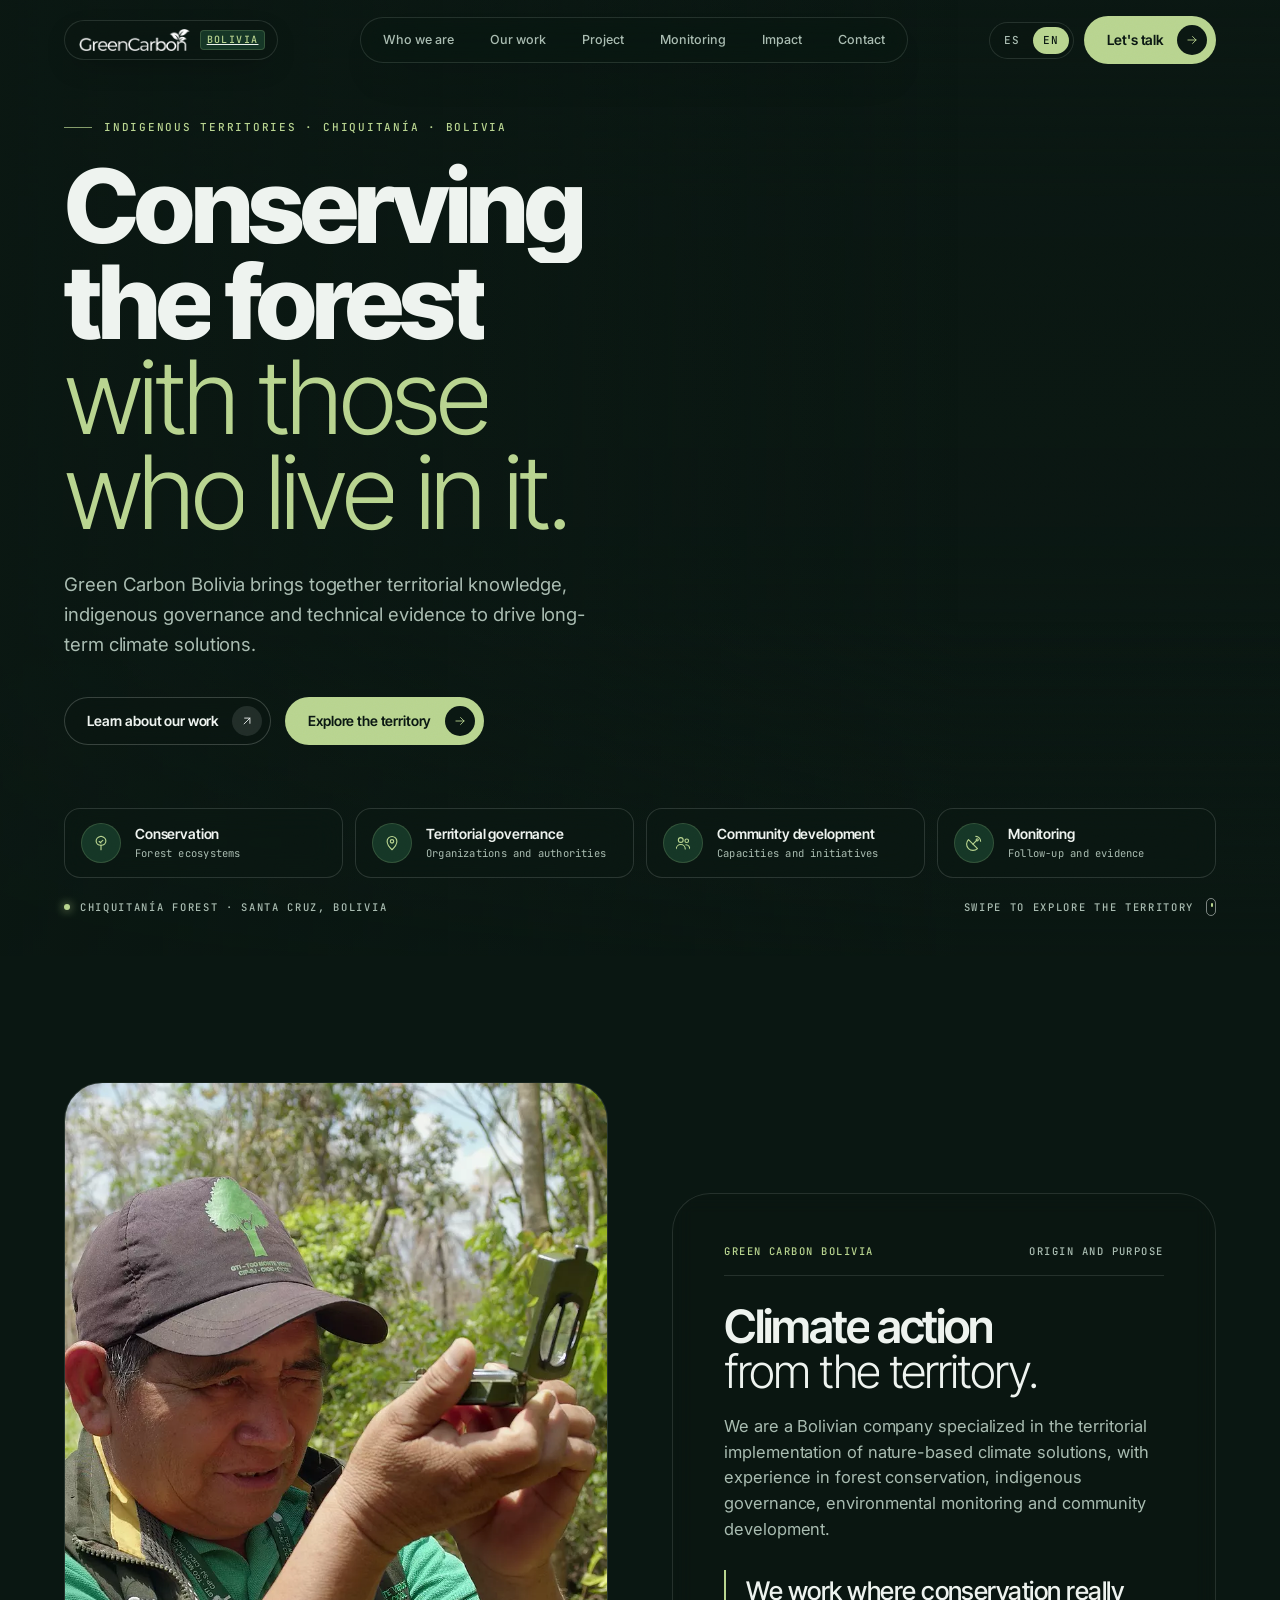
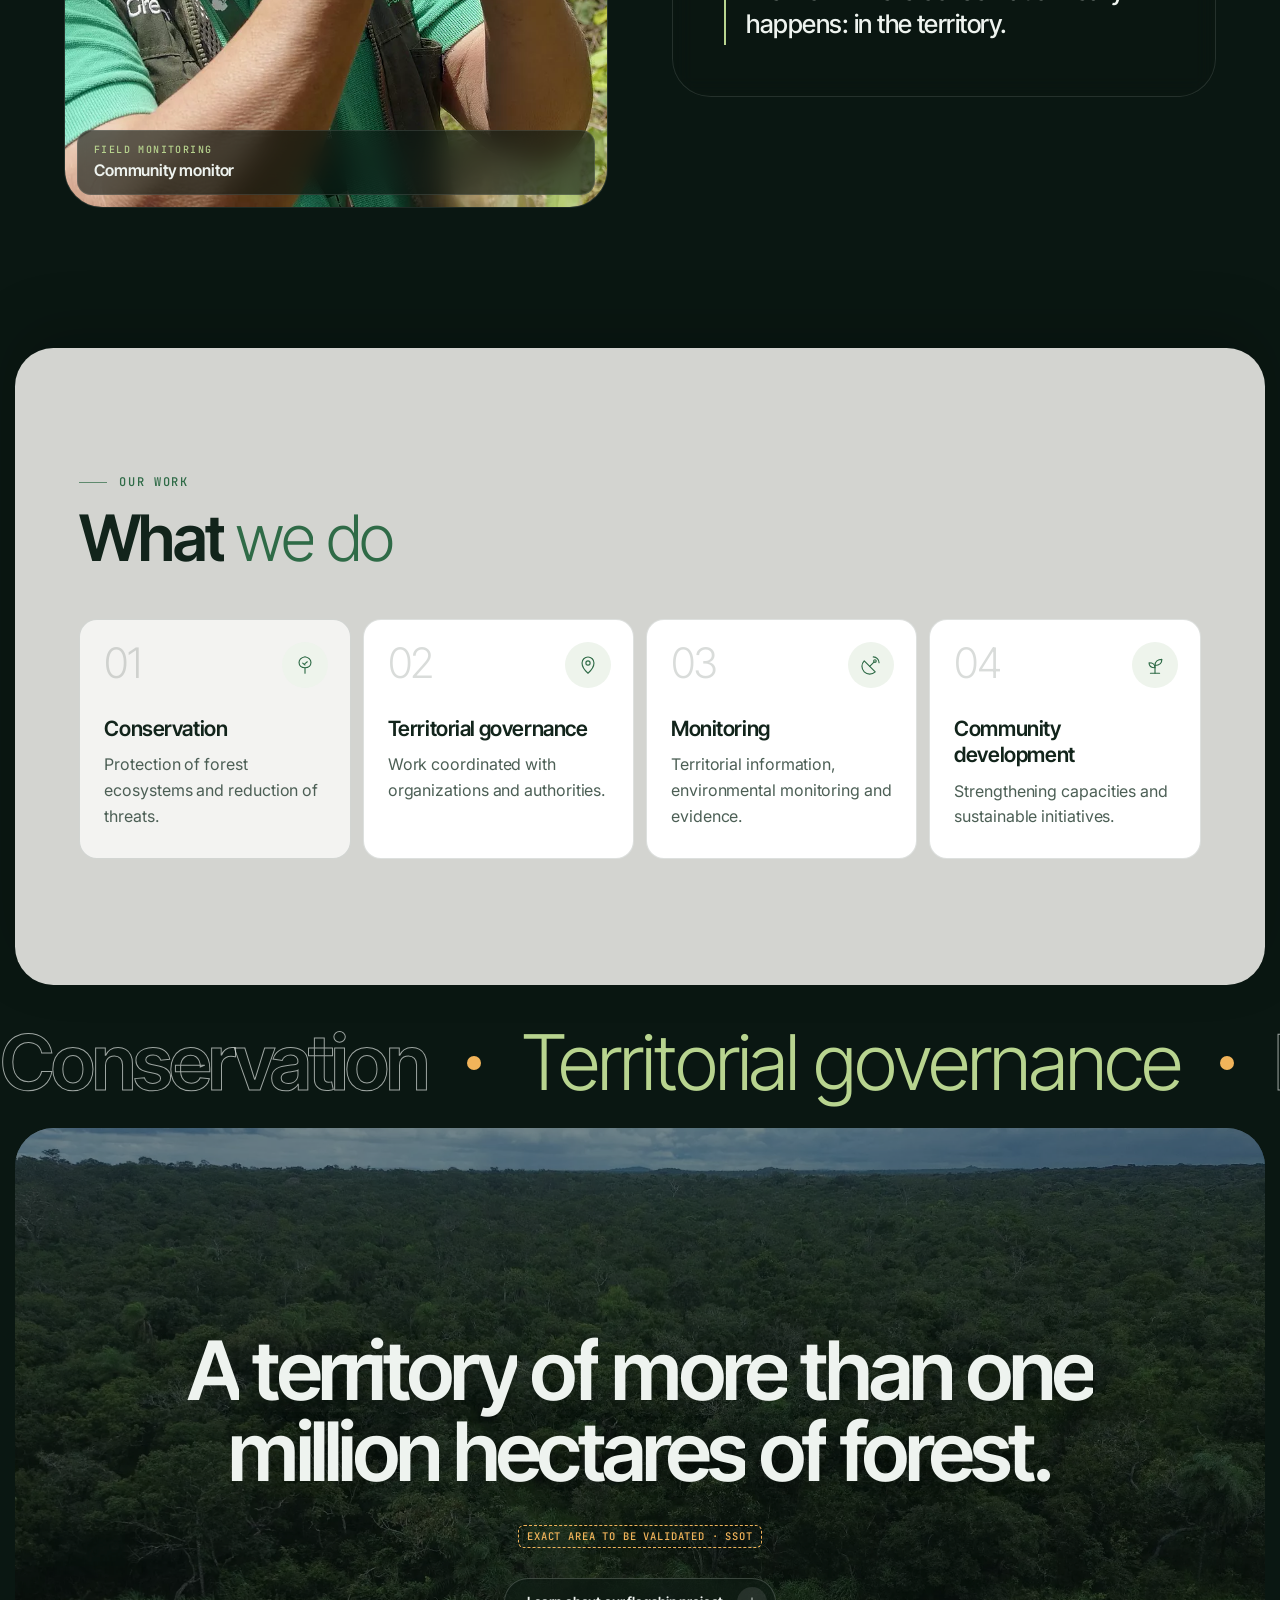
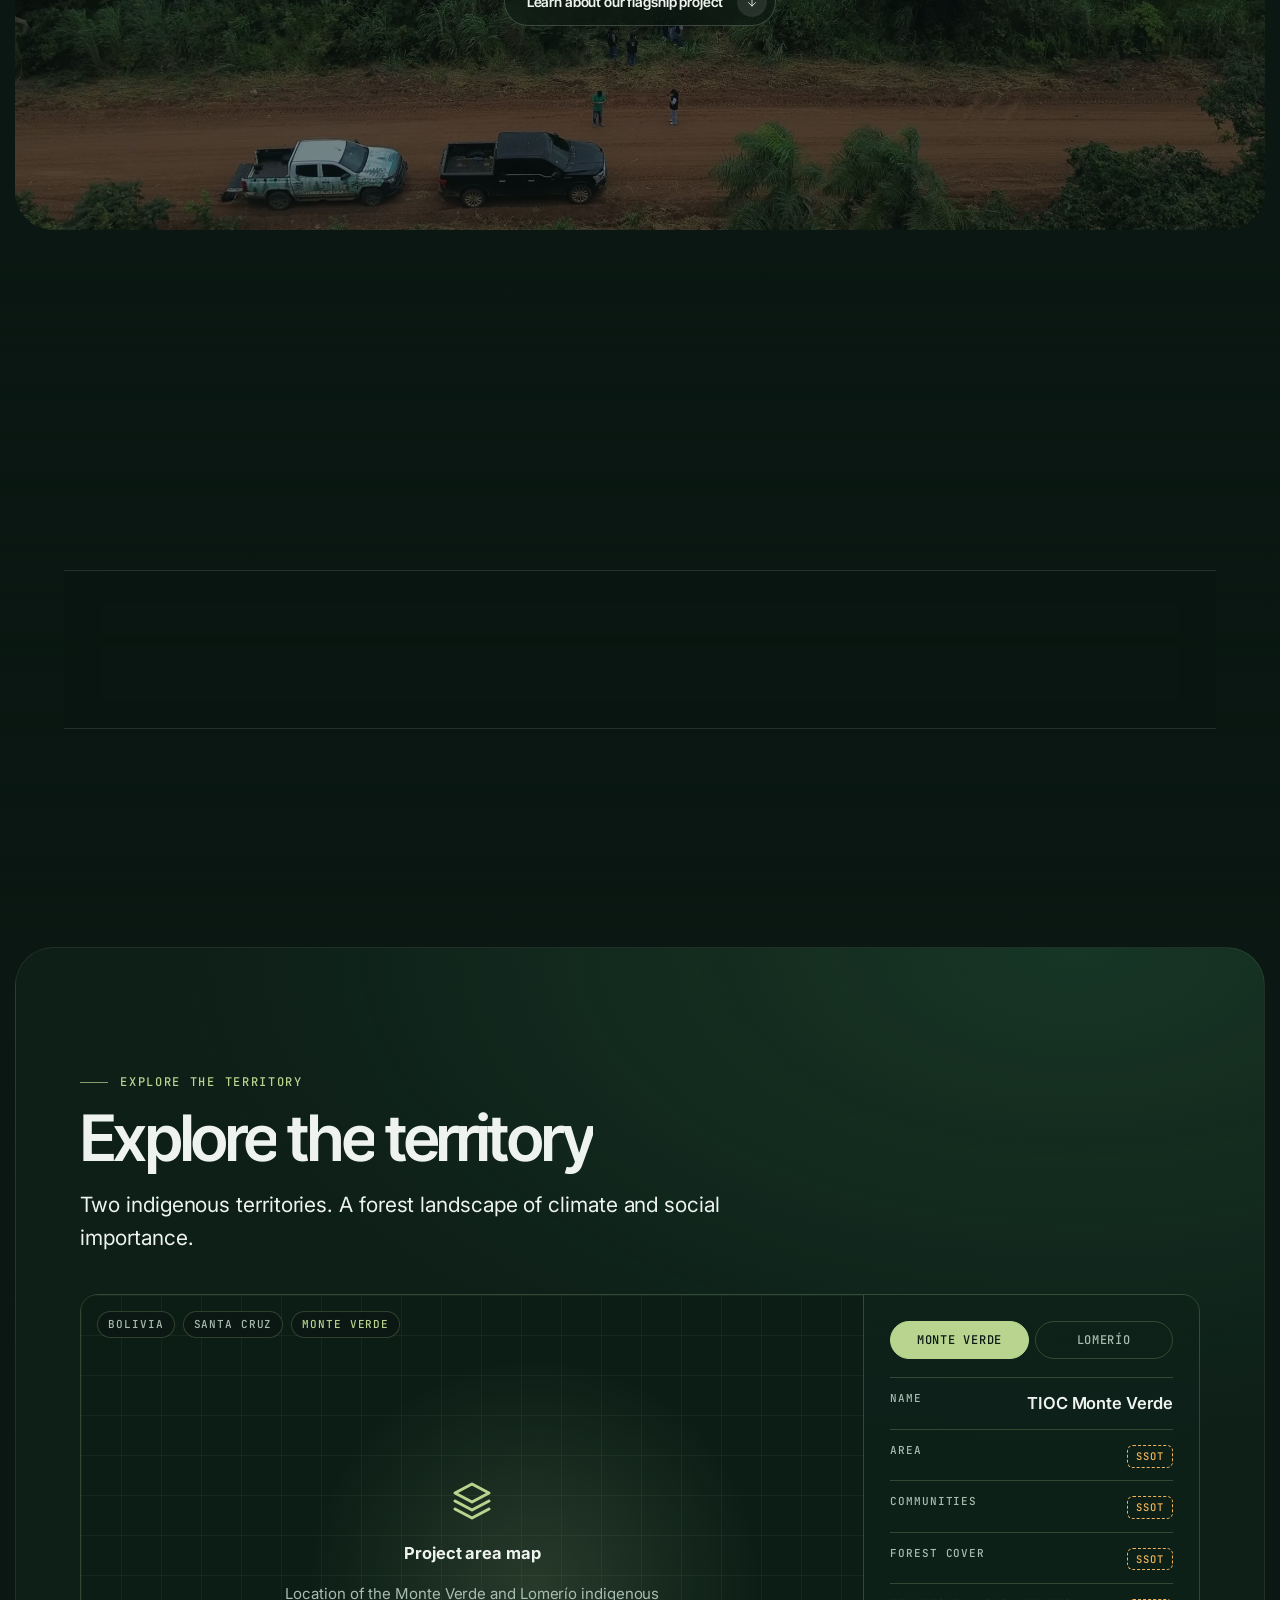
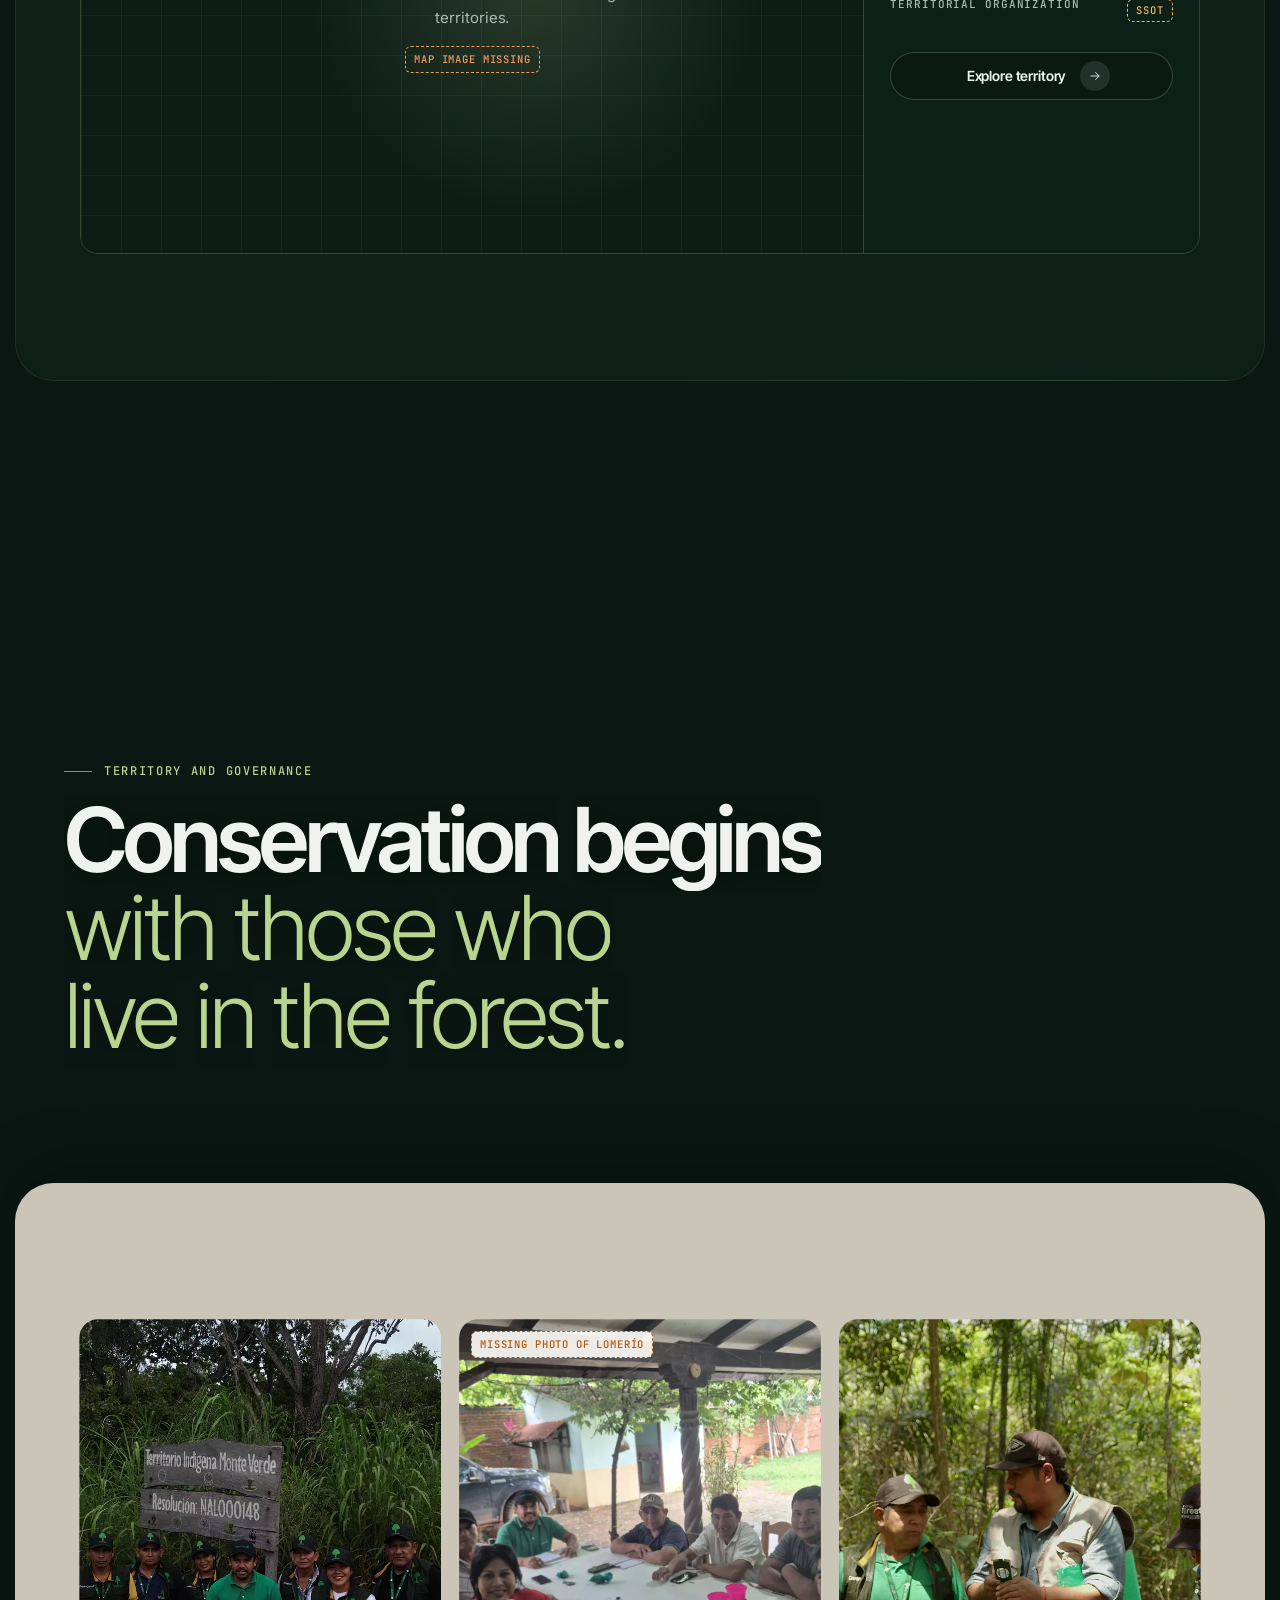
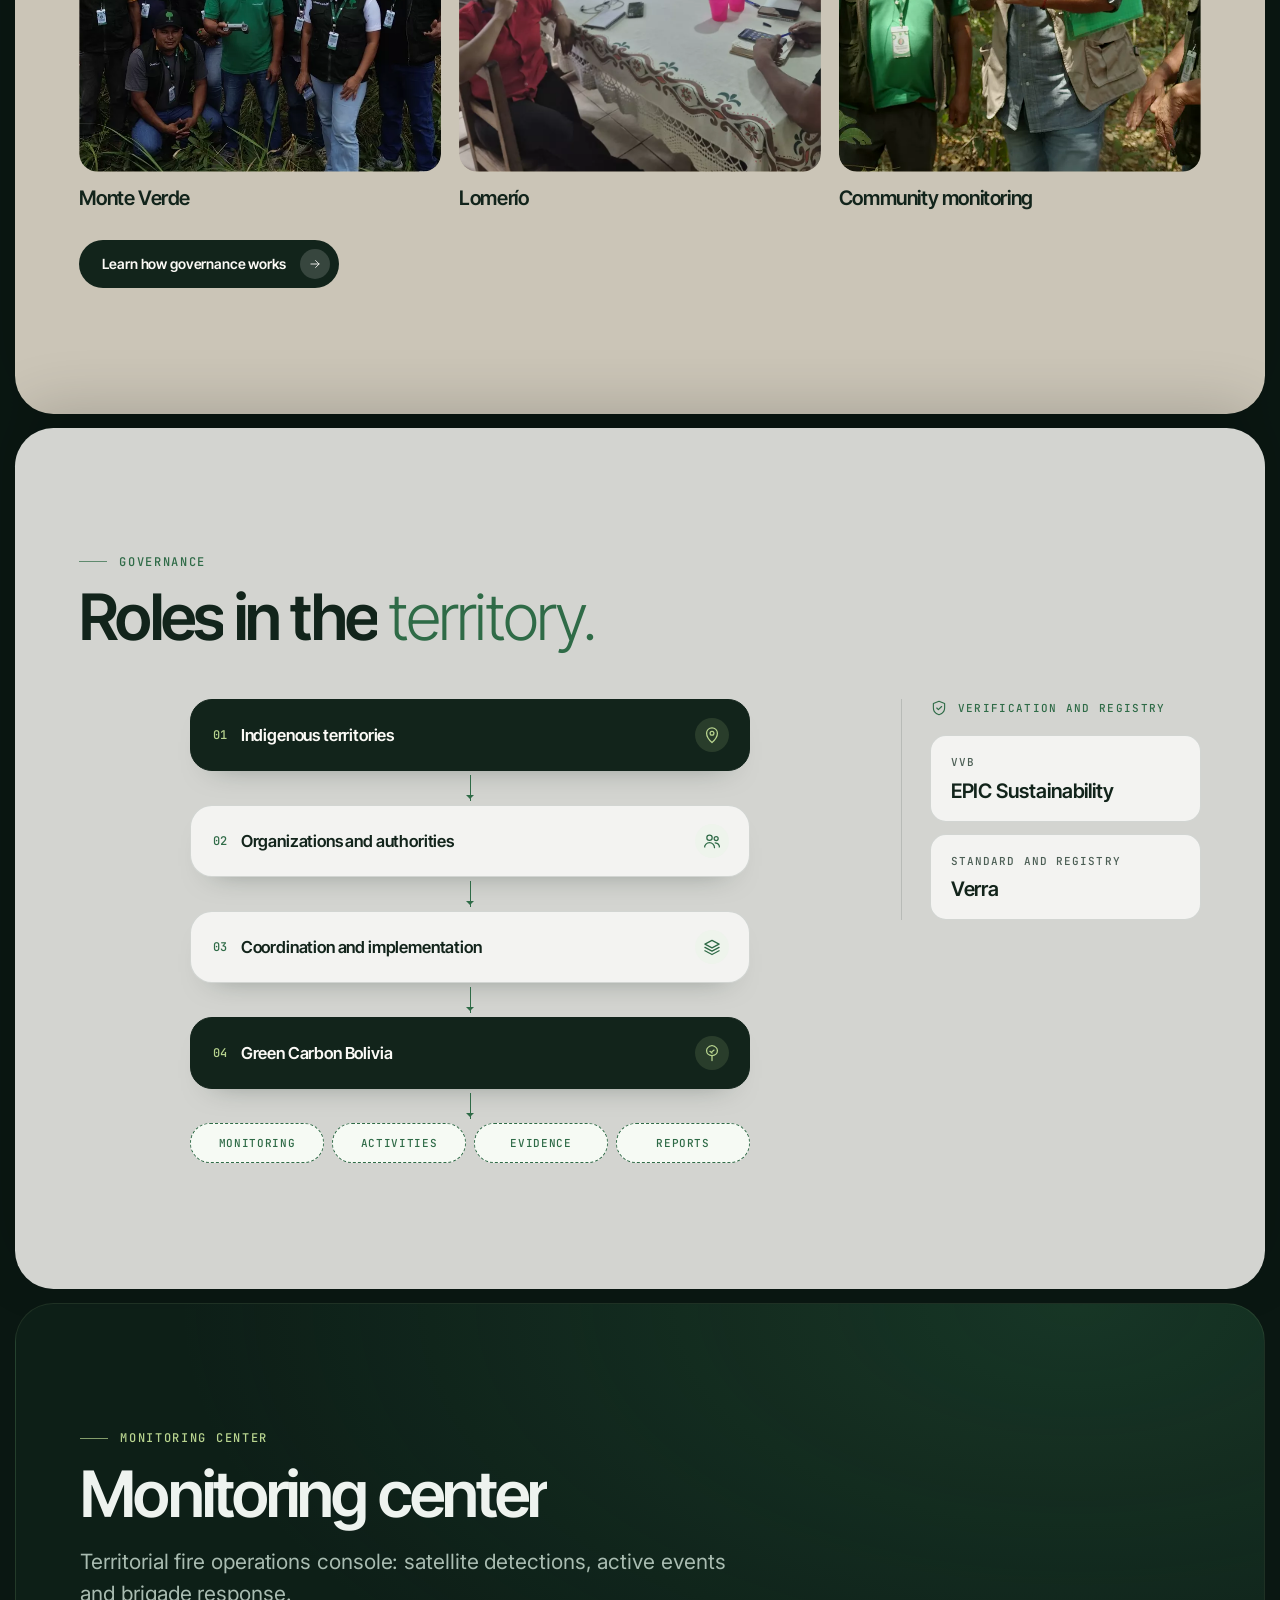
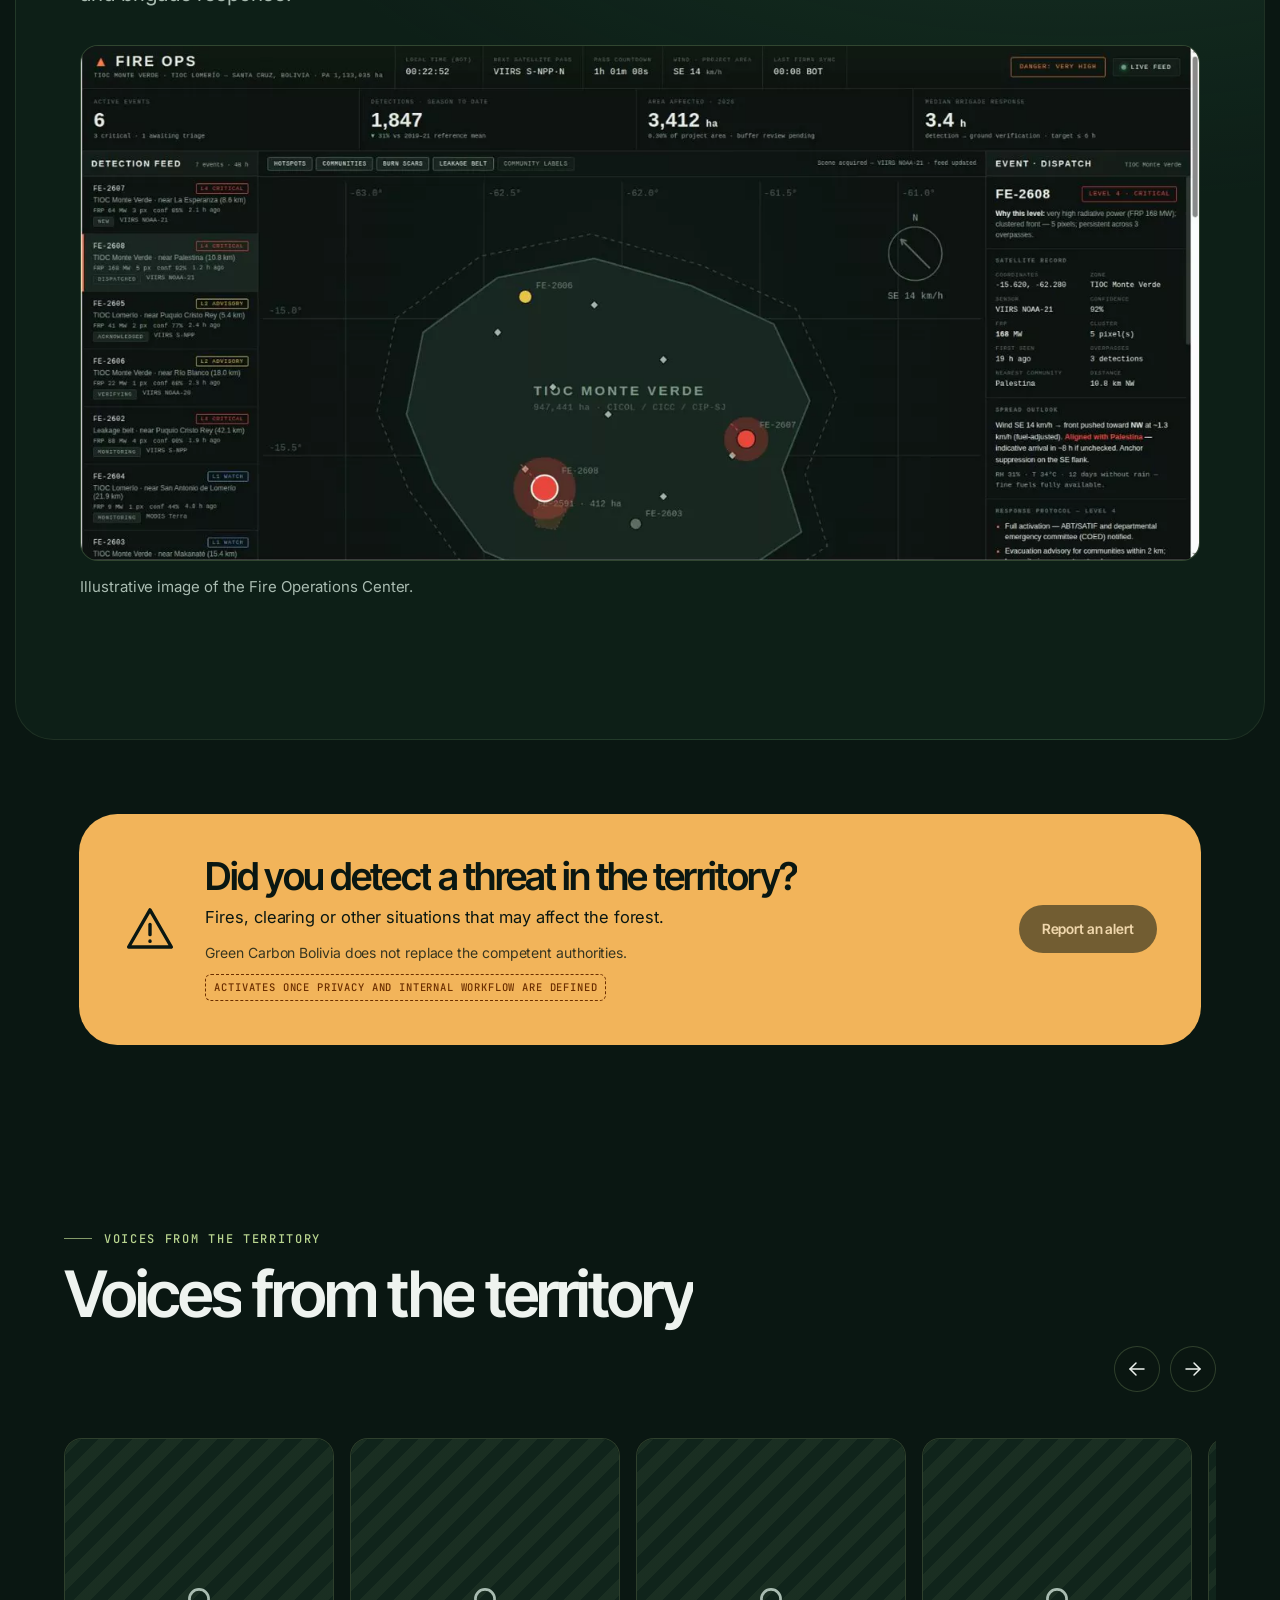
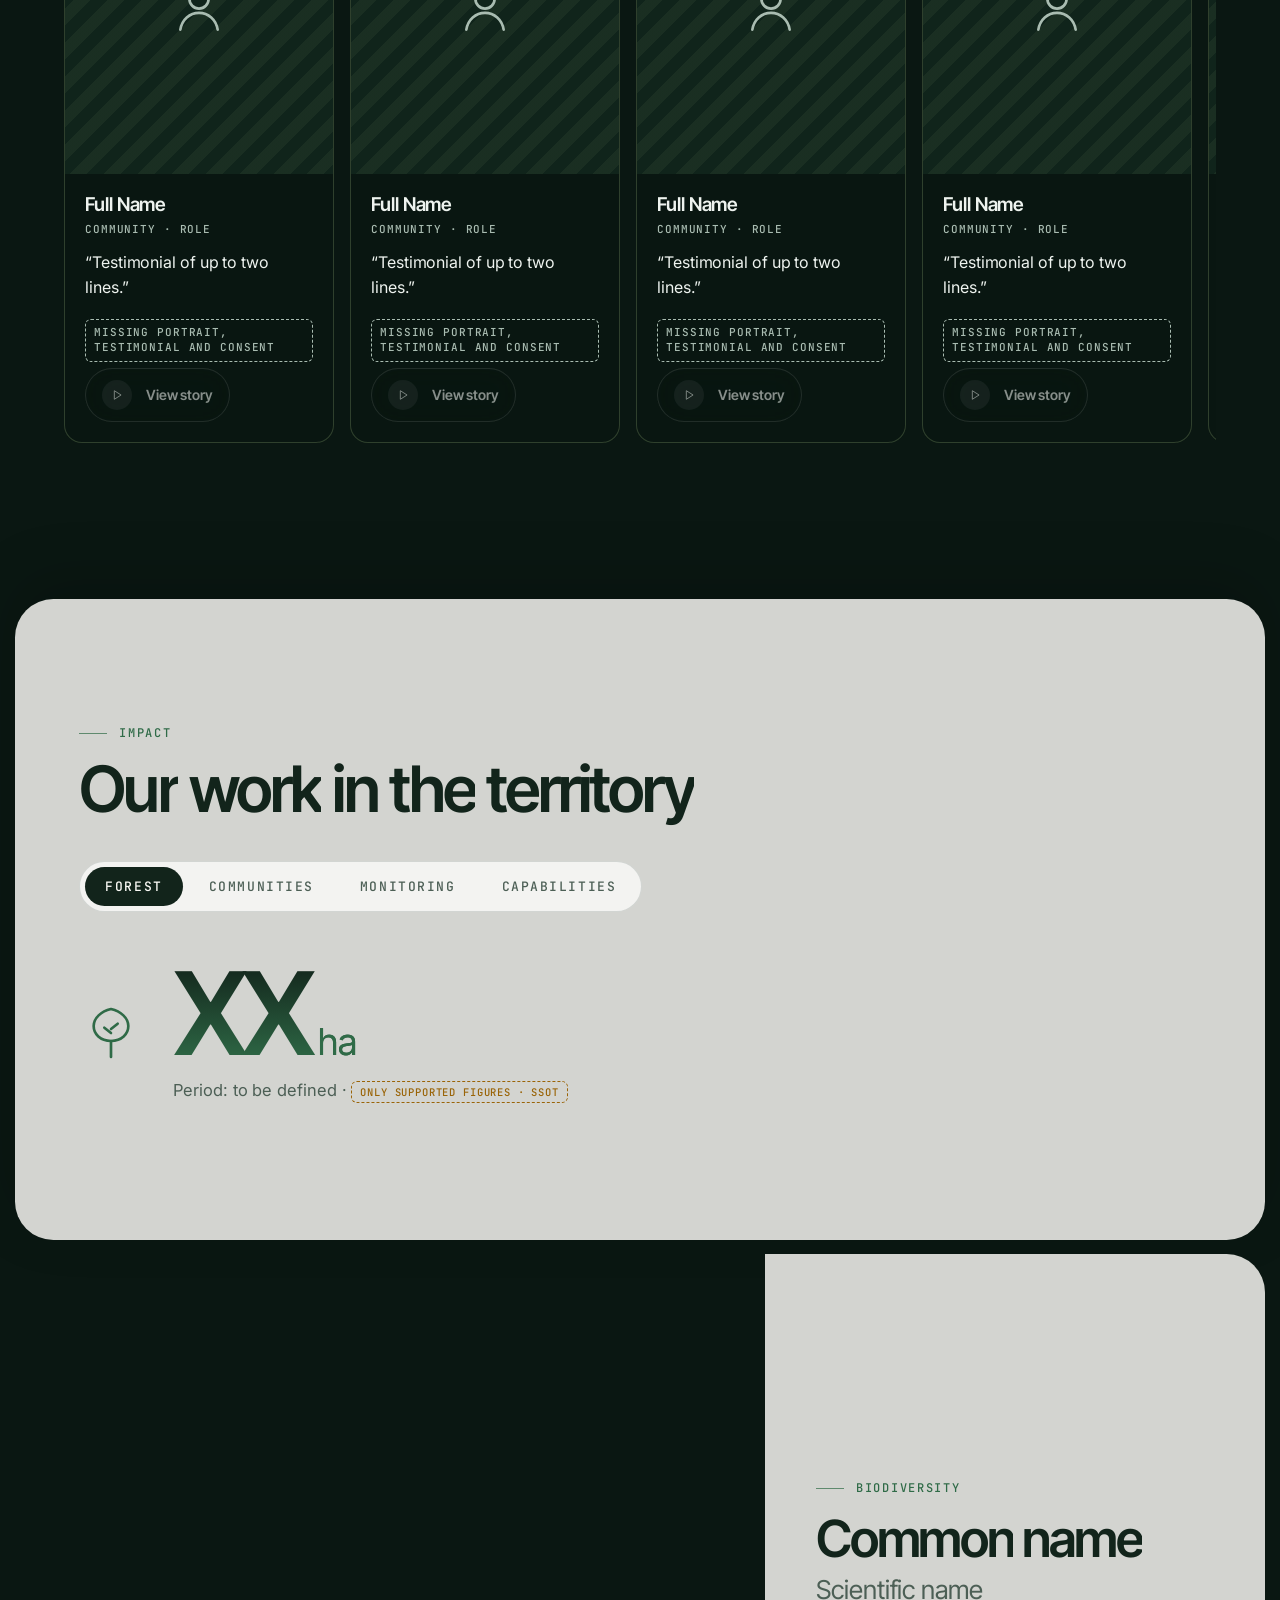
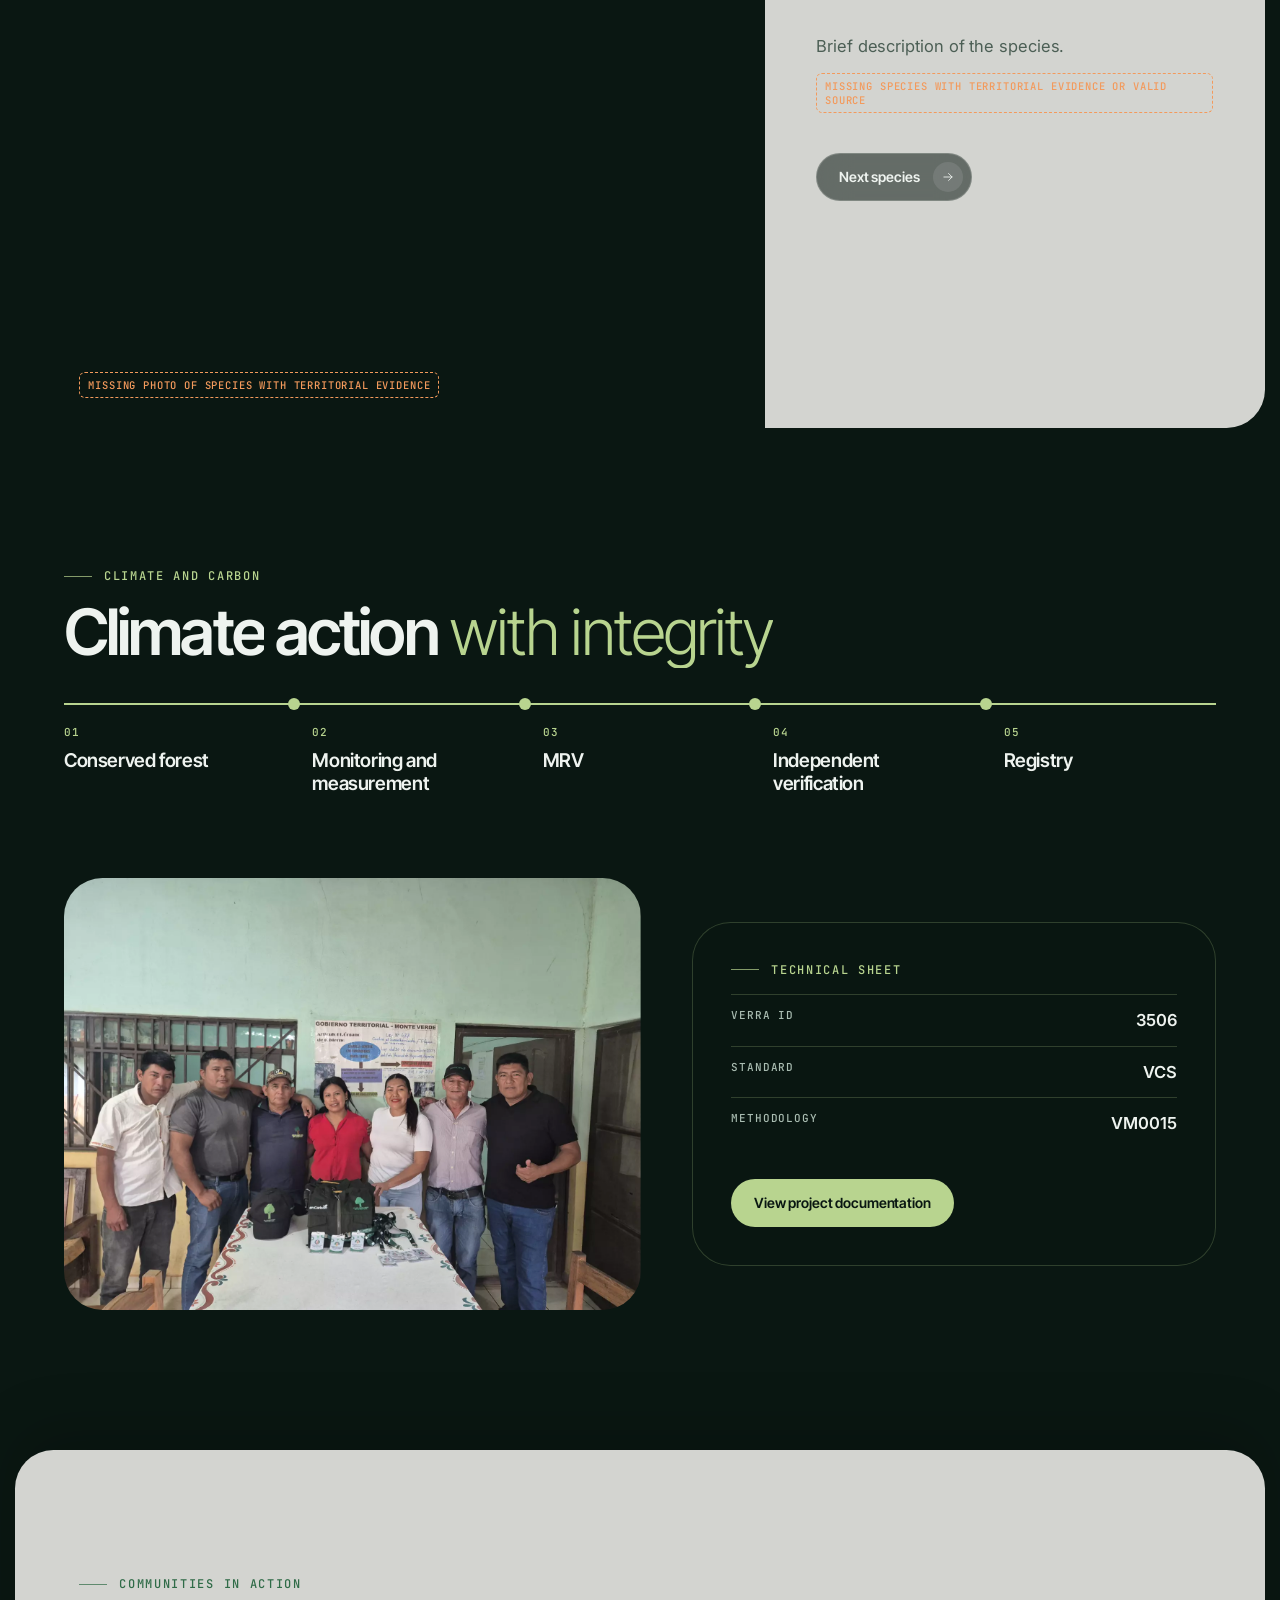
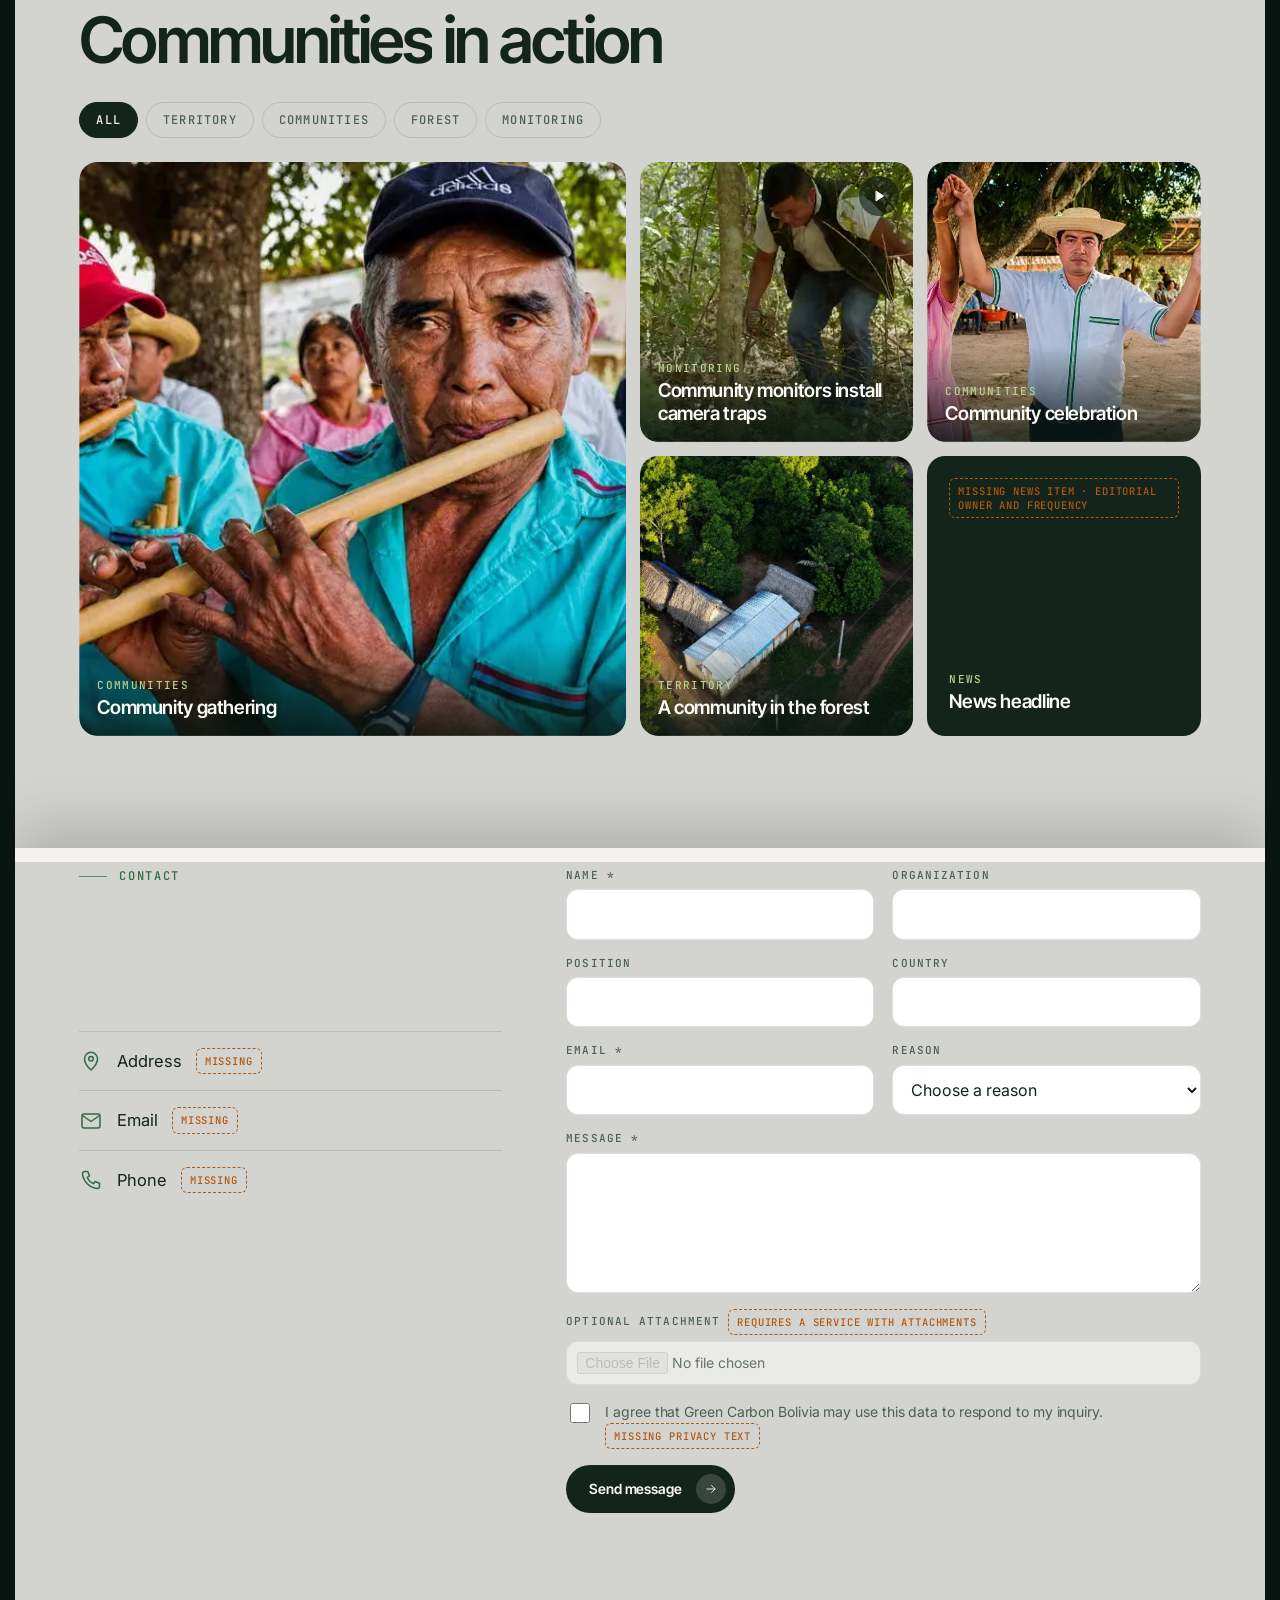
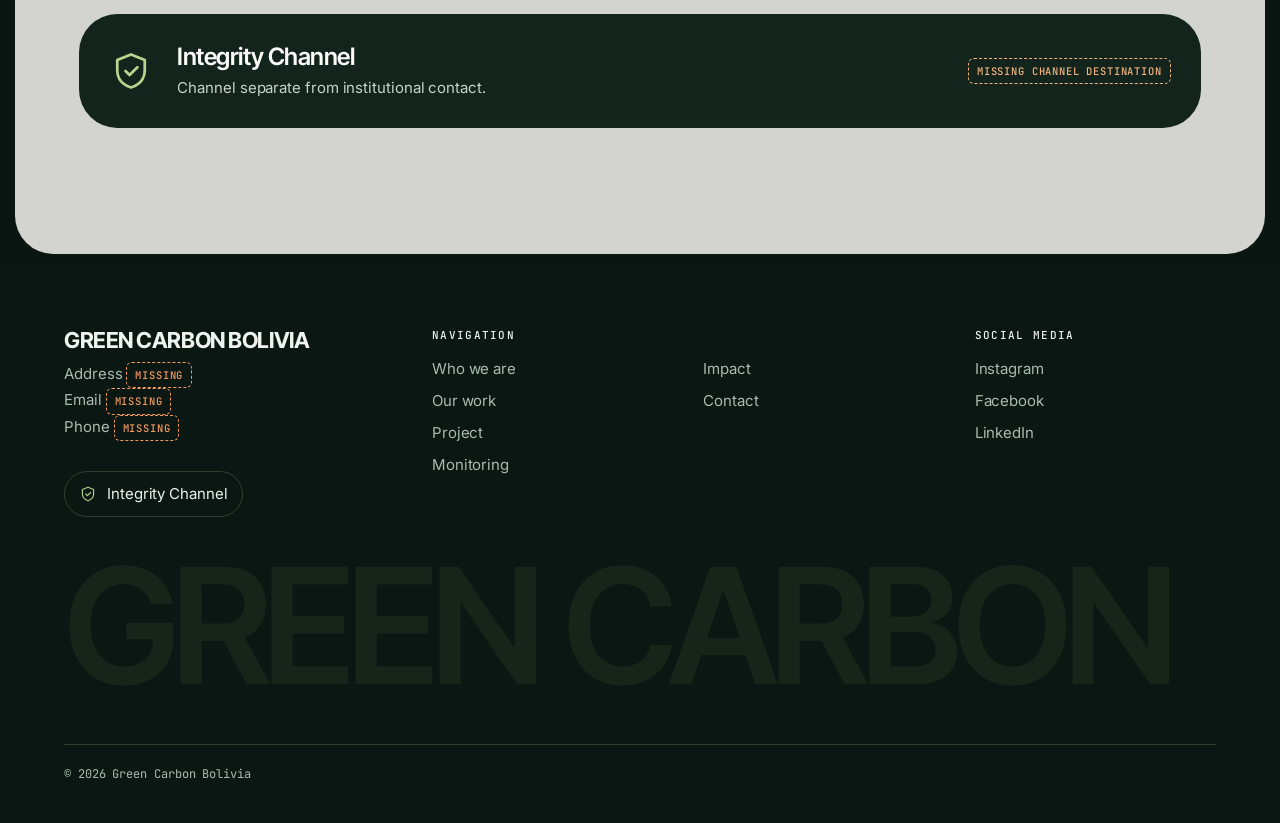
==== en/index.html @ 0ccd10e8 "Static review build of v1.2.2 (ES/EN) Co-Authored-By: Claude Opus 5.5 <noreply@anthropic.com>" ====
<!doctype html>
<html lang="en">
<head>
<meta charset="utf-8">
<meta name="viewport" content="width=device-width, initial-scale=1, viewport-fit=cover">
<title>Green Carbon Bolivia</title>
<meta name="description" content="Green Carbon Bolivia brings together territorial knowledge, indigenous governance and technical evidence to drive long-term climate solutions.">
<link rel="alternate" hreflang="es" href="../">
<link rel="alternate" hreflang="en" href="../en/">
<link rel="preconnect" href="https://fonts.googleapis.com">
<link rel="stylesheet" href="https://fonts.googleapis.com/css2?family=Inter+Tight:wght@300;400;500;600;700&family=Inter:wght@400;500;600&family=JetBrains+Mono:wght@400;500&display=swap">
<meta name='robots' content='noindex, nofollow' />
	<style>img:is([sizes="auto" i], [sizes^="auto," i]) { contain-intrinsic-size: 3000px 1500px }</style>
	<script type="text/javascript">
/* <![CDATA[ */
window._wpemojiSettings = {"baseUrl":"https:\/\/s.w.org\/images\/core\/emoji\/16.0.1\/72x72\/","ext":".png","svgUrl":"https:\/\/s.w.org\/images\/core\/emoji\/16.0.1\/svg\/","svgExt":".svg","source":{"concatemoji":"..\/wp-includes\/js\/wp-emoji-release.min.js?ver=6.8.3"}};
/*! This file is auto-generated */
!function(s,n){var o,i,e;function c(e){try{var t={supportTests:e,timestamp:(new Date).valueOf()};sessionStorage.setItem(o,JSON.stringify(t))}catch(e){}}function p(e,t,n){e.clearRect(0,0,e.canvas.width,e.canvas.height),e.fillText(t,0,0);var t=new Uint32Array(e.getImageData(0,0,e.canvas.width,e.canvas.height).data),a=(e.clearRect(0,0,e.canvas.width,e.canvas.height),e.fillText(n,0,0),new Uint32Array(e.getImageData(0,0,e.canvas.width,e.canvas.height).data));return t.every(function(e,t){return e===a[t]})}function u(e,t){e.clearRect(0,0,e.canvas.width,e.canvas.height),e.fillText(t,0,0);for(var n=e.getImageData(16,16,1,1),a=0;a<n.data.length;a++)if(0!==n.data[a])return!1;return!0}function f(e,t,n,a){switch(t){case"flag":return n(e,"\ud83c\udff3\ufe0f\u200d\u26a7\ufe0f","\ud83c\udff3\ufe0f\u200b\u26a7\ufe0f")?!1:!n(e,"\ud83c\udde8\ud83c\uddf6","\ud83c\udde8\u200b\ud83c\uddf6")&&!n(e,"\ud83c\udff4\udb40\udc67\udb40\udc62\udb40\udc65\udb40\udc6e\udb40\udc67\udb40\udc7f","\ud83c\udff4\u200b\udb40\udc67\u200b\udb40\udc62\u200b\udb40\udc65\u200b\udb40\udc6e\u200b\udb40\udc67\u200b\udb40\udc7f");case"emoji":return!a(e,"\ud83e\udedf")}return!1}function g(e,t,n,a){var r="undefined"!=typeof WorkerGlobalScope&&self instanceof WorkerGlobalScope?new OffscreenCanvas(300,150):s.createElement("canvas"),o=r.getContext("2d",{willReadFrequently:!0}),i=(o.textBaseline="top",o.font="600 32px Arial",{});return e.forEach(function(e){i[e]=t(o,e,n,a)}),i}function t(e){var t=s.createElement("script");t.src=e,t.defer=!0,s.head.appendChild(t)}"undefined"!=typeof Promise&&(o="wpEmojiSettingsSupports",i=["flag","emoji"],n.supports={everything:!0,everythingExceptFlag:!0},e=new Promise(function(e){s.addEventListener("DOMContentLoaded",e,{once:!0})}),new Promise(function(t){var n=function(){try{var e=JSON.parse(sessionStorage.getItem(o));if("object"==typeof e&&"number"==typeof e.timestamp&&(new Date).valueOf()<e.timestamp+604800&&"object"==typeof e.supportTests)return e.supportTests}catch(e){}return null}();if(!n){if("undefined"!=typeof Worker&&"undefined"!=typeof OffscreenCanvas&&"undefined"!=typeof URL&&URL.createObjectURL&&"undefined"!=typeof Blob)try{var e="postMessage("+g.toString()+"("+[JSON.stringify(i),f.toString(),p.toString(),u.toString()].join(",")+"));",a=new Blob([e],{type:"text/javascript"}),r=new Worker(URL.createObjectURL(a),{name:"wpTestEmojiSupports"});return void(r.onmessage=function(e){c(n=e.data),r.terminate(),t(n)})}catch(e){}c(n=g(i,f,p,u))}t(n)}).then(function(e){for(var t in e)n.supports[t]=e[t],n.supports.everything=n.supports.everything&&n.supports[t],"flag"!==t&&(n.supports.everythingExceptFlag=n.supports.everythingExceptFlag&&n.supports[t]);n.supports.everythingExceptFlag=n.supports.everythingExceptFlag&&!n.supports.flag,n.DOMReady=!1,n.readyCallback=function(){n.DOMReady=!0}}).then(function(){return e}).then(function(){var e;n.supports.everything||(n.readyCallback(),(e=n.source||{}).concatemoji?t(e.concatemoji):e.wpemoji&&e.twemoji&&(t(e.twemoji),t(e.wpemoji)))}))}((window,document),window._wpemojiSettings);
/* ]]> */
</script>
<style id='wp-emoji-styles-inline-css' type='text/css'>

	img.wp-smiley, img.emoji {
		display: inline !important;
		border: none !important;
		box-shadow: none !important;
		height: 1em !important;
		width: 1em !important;
		margin: 0 0.07em !important;
		vertical-align: -0.1em !important;
		background: none !important;
		padding: 0 !important;
	}
</style>
<link rel='stylesheet' id='wp-block-library-css' href='../wp-includes/css/dist/block-library/style.min.css?ver=6.8.3' type='text/css' media='all' />
<style id='classic-theme-styles-inline-css' type='text/css'>
/*! This file is auto-generated */
.wp-block-button__link{color:#fff;background-color:#32373c;border-radius:9999px;box-shadow:none;text-decoration:none;padding:calc(.667em + 2px) calc(1.333em + 2px);font-size:1.125em}.wp-block-file__button{background:#32373c;color:#fff;text-decoration:none}
</style>
<style id='global-styles-inline-css' type='text/css'>
:root{--wp--preset--aspect-ratio--square: 1;--wp--preset--aspect-ratio--4-3: 4/3;--wp--preset--aspect-ratio--3-4: 3/4;--wp--preset--aspect-ratio--3-2: 3/2;--wp--preset--aspect-ratio--2-3: 2/3;--wp--preset--aspect-ratio--16-9: 16/9;--wp--preset--aspect-ratio--9-16: 9/16;--wp--preset--color--black: #000000;--wp--preset--color--cyan-bluish-gray: #abb8c3;--wp--preset--color--white: #ffffff;--wp--preset--color--pale-pink: #f78da7;--wp--preset--color--vivid-red: #cf2e2e;--wp--preset--color--luminous-vivid-orange: #ff6900;--wp--preset--color--luminous-vivid-amber: #fcb900;--wp--preset--color--light-green-cyan: #7bdcb5;--wp--preset--color--vivid-green-cyan: #00d084;--wp--preset--color--pale-cyan-blue: #8ed1fc;--wp--preset--color--vivid-cyan-blue: #0693e3;--wp--preset--color--vivid-purple: #9b51e0;--wp--preset--gradient--vivid-cyan-blue-to-vivid-purple: linear-gradient(135deg,rgba(6,147,227,1) 0%,rgb(155,81,224) 100%);--wp--preset--gradient--light-green-cyan-to-vivid-green-cyan: linear-gradient(135deg,rgb(122,220,180) 0%,rgb(0,208,130) 100%);--wp--preset--gradient--luminous-vivid-amber-to-luminous-vivid-orange: linear-gradient(135deg,rgba(252,185,0,1) 0%,rgba(255,105,0,1) 100%);--wp--preset--gradient--luminous-vivid-orange-to-vivid-red: linear-gradient(135deg,rgba(255,105,0,1) 0%,rgb(207,46,46) 100%);--wp--preset--gradient--very-light-gray-to-cyan-bluish-gray: linear-gradient(135deg,rgb(238,238,238) 0%,rgb(169,184,195) 100%);--wp--preset--gradient--cool-to-warm-spectrum: linear-gradient(135deg,rgb(74,234,220) 0%,rgb(151,120,209) 20%,rgb(207,42,186) 40%,rgb(238,44,130) 60%,rgb(251,105,98) 80%,rgb(254,248,76) 100%);--wp--preset--gradient--blush-light-purple: linear-gradient(135deg,rgb(255,206,236) 0%,rgb(152,150,240) 100%);--wp--preset--gradient--blush-bordeaux: linear-gradient(135deg,rgb(254,205,165) 0%,rgb(254,45,45) 50%,rgb(107,0,62) 100%);--wp--preset--gradient--luminous-dusk: linear-gradient(135deg,rgb(255,203,112) 0%,rgb(199,81,192) 50%,rgb(65,88,208) 100%);--wp--preset--gradient--pale-ocean: linear-gradient(135deg,rgb(255,245,203) 0%,rgb(182,227,212) 50%,rgb(51,167,181) 100%);--wp--preset--gradient--electric-grass: linear-gradient(135deg,rgb(202,248,128) 0%,rgb(113,206,126) 100%);--wp--preset--gradient--midnight: linear-gradient(135deg,rgb(2,3,129) 0%,rgb(40,116,252) 100%);--wp--preset--font-size--small: 13px;--wp--preset--font-size--medium: 20px;--wp--preset--font-size--large: 36px;--wp--preset--font-size--x-large: 42px;--wp--preset--spacing--20: 0.44rem;--wp--preset--spacing--30: 0.67rem;--wp--preset--spacing--40: 1rem;--wp--preset--spacing--50: 1.5rem;--wp--preset--spacing--60: 2.25rem;--wp--preset--spacing--70: 3.38rem;--wp--preset--spacing--80: 5.06rem;--wp--preset--shadow--natural: 6px 6px 9px rgba(0, 0, 0, 0.2);--wp--preset--shadow--deep: 12px 12px 50px rgba(0, 0, 0, 0.4);--wp--preset--shadow--sharp: 6px 6px 0px rgba(0, 0, 0, 0.2);--wp--preset--shadow--outlined: 6px 6px 0px -3px rgba(255, 255, 255, 1), 6px 6px rgba(0, 0, 0, 1);--wp--preset--shadow--crisp: 6px 6px 0px rgba(0, 0, 0, 1);}:where(.is-layout-flex){gap: 0.5em;}:where(.is-layout-grid){gap: 0.5em;}body .is-layout-flex{display: flex;}.is-layout-flex{flex-wrap: wrap;align-items: center;}.is-layout-flex > :is(*, div){margin: 0;}body .is-layout-grid{display: grid;}.is-layout-grid > :is(*, div){margin: 0;}:where(.wp-block-columns.is-layout-flex){gap: 2em;}:where(.wp-block-columns.is-layout-grid){gap: 2em;}:where(.wp-block-post-template.is-layout-flex){gap: 1.25em;}:where(.wp-block-post-template.is-layout-grid){gap: 1.25em;}.has-black-color{color: var(--wp--preset--color--black) !important;}.has-cyan-bluish-gray-color{color: var(--wp--preset--color--cyan-bluish-gray) !important;}.has-white-color{color: var(--wp--preset--color--white) !important;}.has-pale-pink-color{color: var(--wp--preset--color--pale-pink) !important;}.has-vivid-red-color{color: var(--wp--preset--color--vivid-red) !important;}.has-luminous-vivid-orange-color{color: var(--wp--preset--color--luminous-vivid-orange) !important;}.has-luminous-vivid-amber-color{color: var(--wp--preset--color--luminous-vivid-amber) !important;}.has-light-green-cyan-color{color: var(--wp--preset--color--light-green-cyan) !important;}.has-vivid-green-cyan-color{color: var(--wp--preset--color--vivid-green-cyan) !important;}.has-pale-cyan-blue-color{color: var(--wp--preset--color--pale-cyan-blue) !important;}.has-vivid-cyan-blue-color{color: var(--wp--preset--color--vivid-cyan-blue) !important;}.has-vivid-purple-color{color: var(--wp--preset--color--vivid-purple) !important;}.has-black-background-color{background-color: var(--wp--preset--color--black) !important;}.has-cyan-bluish-gray-background-color{background-color: var(--wp--preset--color--cyan-bluish-gray) !important;}.has-white-background-color{background-color: var(--wp--preset--color--white) !important;}.has-pale-pink-background-color{background-color: var(--wp--preset--color--pale-pink) !important;}.has-vivid-red-background-color{background-color: var(--wp--preset--color--vivid-red) !important;}.has-luminous-vivid-orange-background-color{background-color: var(--wp--preset--color--luminous-vivid-orange) !important;}.has-luminous-vivid-amber-background-color{background-color: var(--wp--preset--color--luminous-vivid-amber) !important;}.has-light-green-cyan-background-color{background-color: var(--wp--preset--color--light-green-cyan) !important;}.has-vivid-green-cyan-background-color{background-color: var(--wp--preset--color--vivid-green-cyan) !important;}.has-pale-cyan-blue-background-color{background-color: var(--wp--preset--color--pale-cyan-blue) !important;}.has-vivid-cyan-blue-background-color{background-color: var(--wp--preset--color--vivid-cyan-blue) !important;}.has-vivid-purple-background-color{background-color: var(--wp--preset--color--vivid-purple) !important;}.has-black-border-color{border-color: var(--wp--preset--color--black) !important;}.has-cyan-bluish-gray-border-color{border-color: var(--wp--preset--color--cyan-bluish-gray) !important;}.has-white-border-color{border-color: var(--wp--preset--color--white) !important;}.has-pale-pink-border-color{border-color: var(--wp--preset--color--pale-pink) !important;}.has-vivid-red-border-color{border-color: var(--wp--preset--color--vivid-red) !important;}.has-luminous-vivid-orange-border-color{border-color: var(--wp--preset--color--luminous-vivid-orange) !important;}.has-luminous-vivid-amber-border-color{border-color: var(--wp--preset--color--luminous-vivid-amber) !important;}.has-light-green-cyan-border-color{border-color: var(--wp--preset--color--light-green-cyan) !important;}.has-vivid-green-cyan-border-color{border-color: var(--wp--preset--color--vivid-green-cyan) !important;}.has-pale-cyan-blue-border-color{border-color: var(--wp--preset--color--pale-cyan-blue) !important;}.has-vivid-cyan-blue-border-color{border-color: var(--wp--preset--color--vivid-cyan-blue) !important;}.has-vivid-purple-border-color{border-color: var(--wp--preset--color--vivid-purple) !important;}.has-vivid-cyan-blue-to-vivid-purple-gradient-background{background: var(--wp--preset--gradient--vivid-cyan-blue-to-vivid-purple) !important;}.has-light-green-cyan-to-vivid-green-cyan-gradient-background{background: var(--wp--preset--gradient--light-green-cyan-to-vivid-green-cyan) !important;}.has-luminous-vivid-amber-to-luminous-vivid-orange-gradient-background{background: var(--wp--preset--gradient--luminous-vivid-amber-to-luminous-vivid-orange) !important;}.has-luminous-vivid-orange-to-vivid-red-gradient-background{background: var(--wp--preset--gradient--luminous-vivid-orange-to-vivid-red) !important;}.has-very-light-gray-to-cyan-bluish-gray-gradient-background{background: var(--wp--preset--gradient--very-light-gray-to-cyan-bluish-gray) !important;}.has-cool-to-warm-spectrum-gradient-background{background: var(--wp--preset--gradient--cool-to-warm-spectrum) !important;}.has-blush-light-purple-gradient-background{background: var(--wp--preset--gradient--blush-light-purple) !important;}.has-blush-bordeaux-gradient-background{background: var(--wp--preset--gradient--blush-bordeaux) !important;}.has-luminous-dusk-gradient-background{background: var(--wp--preset--gradient--luminous-dusk) !important;}.has-pale-ocean-gradient-background{background: var(--wp--preset--gradient--pale-ocean) !important;}.has-electric-grass-gradient-background{background: var(--wp--preset--gradient--electric-grass) !important;}.has-midnight-gradient-background{background: var(--wp--preset--gradient--midnight) !important;}.has-small-font-size{font-size: var(--wp--preset--font-size--small) !important;}.has-medium-font-size{font-size: var(--wp--preset--font-size--medium) !important;}.has-large-font-size{font-size: var(--wp--preset--font-size--large) !important;}.has-x-large-font-size{font-size: var(--wp--preset--font-size--x-large) !important;}
:where(.wp-block-post-template.is-layout-flex){gap: 1.25em;}:where(.wp-block-post-template.is-layout-grid){gap: 1.25em;}
:where(.wp-block-columns.is-layout-flex){gap: 2em;}:where(.wp-block-columns.is-layout-grid){gap: 2em;}
:root :where(.wp-block-pullquote){font-size: 1.5em;line-height: 1.6;}
</style>
<link rel='stylesheet' id='greencarbon-css' href='../wp-content/themes/greencarbon/style.css?ver=1.2.2' type='text/css' media='all' />
<style id='greencarbon-inline-css' type='text/css'>
:root{--alfa-hoja:0.84;--alfa-oscuro:0.74;--alfa-tarjeta:0.72;}
</style>
<meta name="generator" content="WordPress 6.8.3" />
</head>
<body>

<svg width="0" height="0" style="position:absolute" aria-hidden="true">
  <defs>
    <symbol id="i-bosque" viewBox="0 0 24 24"><path d="M12 21v-6"/><path d="M12 15c-4 0-6.5-2.6-6.5-5.6S8.3 3.8 12 3c3.7.8 6.5 3.4 6.5 6.4S16 15 12 15z"/><path d="M12 12l-2.5-2M12 10.5l2.5-2"/></symbol>
    <symbol id="i-pin" viewBox="0 0 24 24"><path d="M12 21s-6.5-5.8-6.5-11.2a6.5 6.5 0 1 1 13 0C18.5 15.2 12 21 12 21z"/><circle cx="12" cy="9.8" r="2.3"/></symbol>
    <symbol id="i-personas" viewBox="0 0 24 24"><circle cx="9" cy="8" r="3.2"/><path d="M3 20c0-3.4 2.7-6 6-6s6 2.6 6 6"/><circle cx="17" cy="9" r="2.4"/><path d="M15.8 14.3c2.9.3 5.2 2.6 5.2 5.7"/></symbol>
    <symbol id="i-satelite" viewBox="0 0 24 24"><path d="M4.6 19.4a8.5 8.5 0 0 1 0-12L16.6 19.4a8.5 8.5 0 0 1-12 0z"/><path d="M10.6 13.4l4.6-4.6"/><circle cx="16.3" cy="7.7" r="1.4"/><path d="M14.5 3.2a6.3 6.3 0 0 1 6.3 6.3"/></symbol>
    <symbol id="i-brote" viewBox="0 0 24 24"><path d="M12 21v-8.5"/><path d="M12 12.5c0-4.2 3-6.7 7.5-6.7 0 4.2-3 6.7-7.5 6.7z"/><path d="M12 15c0-3.3-2.6-5.5-6.5-5.5 0 3.3 2.6 5.5 6.5 5.5z"/><path d="M7 21h10"/></symbol>
    <symbol id="i-doc" viewBox="0 0 24 24"><path d="M7 3h7l5 5v13H7z"/><path d="M14 3v5h5"/><path d="M10 15l2 2 4-4"/></symbol>
    <symbol id="i-capas" viewBox="0 0 24 24"><path d="M12 4l8.5 4.5L12 13 3.5 8.5z"/><path d="M3.5 12.5L12 17l8.5-4.5"/><path d="M3.5 16.5L12 21l8.5-4.5"/></symbol>
    <symbol id="i-movil" viewBox="0 0 24 24"><rect x="6.5" y="2.5" width="11" height="19" rx="2"/><path d="M10.5 18h3"/></symbol>
    <symbol id="i-gps" viewBox="0 0 24 24"><circle cx="12" cy="12" r="6.5"/><circle cx="12" cy="12" r="1.6"/><path d="M12 2v3M12 19v3M2 12h3M19 12h3"/></symbol>
    <symbol id="i-panel" viewBox="0 0 24 24"><rect x="3" y="4" width="18" height="16" rx="2"/><path d="M3 8.5h18"/><path d="M7.5 16.5v-3M11.5 16.5v-5M15.5 16.5v-2"/></symbol>
    <symbol id="i-alerta" viewBox="0 0 24 24"><path d="M12 3.5l9.5 16.5h-19z"/><path d="M12 10v4.5"/><path d="M12 17.3v.2"/></symbol>
    <symbol id="i-correo" viewBox="0 0 24 24"><rect x="3" y="5" width="18" height="14" rx="2"/><path d="M3.5 6.5l8.5 6 8.5-6"/></symbol>
    <symbol id="i-tel" viewBox="0 0 24 24"><path d="M5.5 3.5h3.3l1.7 4.4-2.2 1.4a11 11 0 0 0 6.4 6.4l1.4-2.2 4.4 1.7v3.3a2 2 0 0 1-2 2A16.5 16.5 0 0 1 3.5 5.5a2 2 0 0 1 2-2z"/></symbol>
    <symbol id="i-escudo" viewBox="0 0 24 24"><path d="M12 3l7.5 3v5.6c0 4.8-3.2 8-7.5 9.4-4.3-1.4-7.5-4.6-7.5-9.4V6z"/><path d="M9 12l2.2 2.2L15.5 10"/></symbol>
    <symbol id="i-flecha" viewBox="0 0 24 24"><path d="M5 12h14"/><path d="M13 6l6 6-6 6"/></symbol>
    <symbol id="i-diagonal" viewBox="0 0 24 24"><path d="M7 17L17 7"/><path d="M8 7h9v9"/></symbol>
    <symbol id="i-abajo" viewBox="0 0 24 24"><path d="M12 5v14"/><path d="M6 13l6 6 6-6"/></symbol>
    <symbol id="i-ext" viewBox="0 0 24 24"><path d="M14 4h6v6"/><path d="M20 4l-9 9"/><path d="M18 14v5a1 1 0 0 1-1 1H5a1 1 0 0 1-1-1V7a1 1 0 0 1 1-1h5"/></symbol>
    <symbol id="i-play" viewBox="0 0 24 24"><path d="M8 5l11 7-11 7z"/></symbol>
    <symbol id="i-retrato" viewBox="0 0 24 24"><circle cx="12" cy="9" r="3.6"/><path d="M5 20.5c.6-3.8 3.5-6.3 7-6.3s6.4 2.5 7 6.3"/></symbol>
    <symbol id="i-camara" viewBox="0 0 24 24"><rect x="3" y="7" width="18" height="13" rx="2"/><path d="M8.5 7l1.5-2.5h4L15.5 7"/><circle cx="12" cy="13.5" r="3.5"/></symbol>
    <symbol id="i-hoja" viewBox="0 0 24 24"><path d="M5 19c0-8 5-14 15-14 0 10-6 15-14 15"/><path d="M5 19l8-8"/></symbol>
    <symbol id="i-ubicacion" viewBox="0 0 24 24"><path d="M12 21s-6.5-5.8-6.5-11.2a6.5 6.5 0 1 1 13 0C18.5 15.2 12 21 12 21z"/><circle cx="12" cy="9.8" r="2.3"/></symbol>
  </defs>
</svg>

<div id="loader" role="status" aria-live="polite">
  <img src="../wp-content/themes/greencarbon/assets/logo-white.webp" alt="Green Carbon Bolivia" class="loader-logo">
  <div class="barra"><i id="loader-barra"></i></div>
  <span id="loader-txt">Loading the territory · 0%</span>
</div>

<header class="cab" id="cab">
  <a href="#top" class="marca" aria-label="Green Carbon Bolivia, home"><img src="../wp-content/themes/greencarbon/assets/logo-white.webp" alt="Green Carbon"><span class="marca-pais">Bolivia</span></a>
  <button type="button" class="menu-btn" id="menu-btn" aria-expanded="false" aria-controls="nav">MENU</button>
  <ul class="nav" id="nav">
    <li><a href="#quienes">Who we are</a></li>
    <li><a href="#trabajo">Our work</a></li>
    <li><a href="#proyecto" aria-haspopup="true">Project</a>
      <ul class="sub">
        <li><a href="#proyecto">Monte Verde &amp; Lomerío</a></li>
        <li><a href="#territorio">Territory</a></li>
        <li><a href="#gobernanza">Governance</a></li>
        <li><a href="#voces">Voices from the territory</a></li>
        <li><a href="#biodiversidad">Biodiversity</a></li>
      </ul>
    </li>
    <li><a href="#centro">Monitoring</a></li>
    <li><a href="#impacto">Impact</a></li>
    <li><a href="#contacto">Contact</a></li>
  </ul>
  <div class="cab-der"><nav class="idioma" aria-label="Language"><a href="../" hreflang="es" lang="es">ES</a><a href="../en/" hreflang="en" lang="en" aria-current="true">EN</a></nav>  <a href="#contacto" class="btn pri cta-cab">Let's talk <svg class="i"><use href="#i-flecha"/></svg></a></div>
</header>

<div class="film" aria-hidden="true"><canvas id="film"></canvas></div>
<div class="veil"></div>
<div class="grano" aria-hidden="true"></div>
<div class="progreso" aria-hidden="true"><i id="progreso"></i></div>

<main id="top">

  <!-- 1 · Portada -->
  <section class="hero" data-cuadro="0">
    <div class="cont">
      <p class="eyebrow">Indigenous territories · Chiquitanía · Bolivia</p>
      <h1>Conserving the forest <em>with those who live in it.</em></h1>
      <p class="lead">Green Carbon Bolivia brings together territorial knowledge, indigenous governance and technical evidence to drive long-term climate solutions.</p>
      <div class="acciones">
        <a href="#trabajo" class="btn sec">Learn about our work <svg class="i"><use href="#i-diagonal"/></svg></a>
        <a href="#mapa" class="btn pri">Explore the territory <svg class="i"><use href="#i-flecha"/></svg></a>
      </div>
    </div>
    <nav class="capacidades" aria-label="Capabilities">
      <a href="#trabajo"><svg class="i"><use href="#i-bosque"/></svg><span>Conservation<small>Forest ecosystems</small></span></a>
      <a href="#trabajo"><svg class="i"><use href="#i-pin"/></svg><span>Territorial governance<small>Organizations and authorities</small></span></a>
      <a href="#trabajo"><svg class="i"><use href="#i-personas"/></svg><span>Community development<small>Capacities and initiatives</small></span></a>
      <a href="#trabajo"><svg class="i"><use href="#i-satelite"/></svg><span>Monitoring<small>Follow-up and evidence</small></span></a>
    </nav>
    <div class="hero-pie" aria-hidden="true"><span><i class="punto"></i>Chiquitanía forest · Santa Cruz, Bolivia</span><span class="desliza">Swipe to explore the territory<i></i></span></div>
  </section>

  <!-- 2 · Quiénes somos -->
  <section id="quienes" data-cuadro="120">
    <div class="cont mitad reveal">
      <figure class="foto-vert item"><img src="../wp-content/themes/greencarbon/assets/fotos/campo-brujula.webp" alt="A community monitor taking a compass bearing in the forest" loading="lazy">
        <figcaption><span class="meta">Field monitoring</span><b>Community monitor</b></figcaption></figure>
      <div class="texto-aire">
        <div class="meta-fila"><span>Green Carbon Bolivia</span><span>Origin and purpose</span></div>
        <h2>Climate action <em>from the territory.</em></h2>
        <p class="lead">We are a Bolivian company specialized in the territorial implementation of nature-based climate solutions, with experience in forest conservation, indigenous governance, environmental monitoring and community development.</p>
        <p class="destacado">We work where conservation really happens: in the territory.</p>
      </div>
    </div>
  </section>

  <!-- 3 · Qué hacemos -->
  <section id="trabajo" class="claro" data-cuadro="230">
    <div class="cont reveal">
      <p class="eyebrow">Our work</p>
      <h2>What <em>we do</em></h2>
      <div class="cuatro">
        <article><svg class="i g"><use href="#i-bosque"/></svg><h3>Conservation</h3><p>Protection of forest ecosystems and reduction of threats.</p></article>
        <article><svg class="i g"><use href="#i-pin"/></svg><h3>Territorial governance</h3><p>Work coordinated with organizations and authorities.</p></article>
        <article><svg class="i g"><use href="#i-satelite"/></svg><h3>Monitoring</h3><p>Territorial information, environmental monitoring and evidence.</p></article>
        <article><svg class="i g"><use href="#i-brote"/></svg><h3>Community development</h3><p>Strengthening capacities and sustainable initiatives.</p></article>
      </div>
    </div>
  </section>

  <div class="marquesina" aria-hidden="true"><div class="cinta">
    <span>Conservation</span><i></i><span>Territorial governance</span><i></i><span>Monitoring</span><i></i><span>Community development</span><i></i>
    <span>Conservation</span><i></i><span>Territorial governance</span><i></i><span>Monitoring</span><i></i><span>Community development</span><i></i>
  </div></div>

  <!-- 4 · Separador empresa → proyecto -->
  <section class="separador" data-cuadro="330">
    <img src="../wp-content/themes/greencarbon/assets/fotos/aerea-territorio.webp" srcset="../wp-content/themes/greencarbon/assets/fotos/aerea-territorio-chica.webp 1200w, ../wp-content/themes/greencarbon/assets/fotos/aerea-territorio.webp 2400w" sizes="100vw" alt="Aerial view of the forest in the territory, with a dirt road and team vehicles" loading="lazy" id="sep-img">
    <div class="cont reveal">
      <h2 class="item">A territory of more than one million hectares of forest.</h2>
      <p class="item"><span class="ssot">Exact area to be validated · SSOT</span></p>
      <div class="acciones item" style="justify-content:center"><a href="#proyecto" class="btn sec">Learn about our flagship project <svg class="i"><use href="#i-abajo"/></svg></a></div>
    </div>
  </section>

  <!-- 5 · Proyecto REDD+ Monte Verde & Lomerío -->
  <section id="proyecto" data-cuadro="400">
    <div class="cont reveal">
      <p class="eyebrow">Our flagship project</p>
      <h2>REDD+ Monte Verde and Lomerío Indigenous Territories</h2>
      <div class="indicadores">
        <div class="indicador item"><div class="ind-cab"><span>01 / Location</span><svg class="i"><use href="#i-pin"/></svg></div><b>Santa Cruz</b><span>Bolivia</span></div>
        <div class="indicador item"><div class="ind-cab"><span>02 / Area</span><span class="ssot">SSOT</span></div><b class="dato-ssot">1.133.035 ha</b><span>Project area</span></div>
        <div class="indicador item"><div class="ind-cab"><span>03 / Communities</span><span class="ssot">SSOT</span></div><b class="dato-ssot">82</b><span>Communities</span></div>
        <div class="indicador item"><div class="ind-cab"><span>04 / Registry</span><svg class="i"><use href="#i-doc"/></svg></div><b>3506</b><span>Verra Project ID</span></div>
        <div class="indicador item"><div class="ind-cab"><span>05 / Methodology</span><svg class="i"><use href="#i-capas"/></svg></div><b>VM0015</b><span>Verra</span></div>
      </div>
      <div class="acciones"><a href="#mapa" class="btn pri">Explore the territory <svg class="i"><use href="#i-flecha"/></svg></a></div>
    </div>
  </section>

  <!-- 6 · Explora el territorio — mapa -->
  <section id="mapa" class="oscuro" data-cuadro="470">
    <div class="cont reveal">
      <p class="eyebrow">Explore the territory</p>
      <h2>Explore the territory</h2>
      <p class="lead">Two indigenous territories. A forest landscape of climate and social importance.</p>
      <div class="mapa-wrap item">
        <div class="mapa" id="mapa-territorio">
          <div class="migas" aria-label="Map tour"><span>Bolivia</span><span>Santa Cruz</span><span id="migas-territorio">Monte Verde</span></div>
                    <div class="mapa-vacio">
            <svg class="i"><use href="#i-capas"/></svg>
            <b>Project area map</b>
            <p class="muted" style="max-width:42ch;margin:0">Location of the Monte Verde and Lomerío indigenous territories.</p>
            <span class="pend">Map image missing</span>          </div>
          <span class="mapa-fuente">Source: Global Nature Watch</span>
        </div>
        <div class="mapa-panel">
          <div class="tabs-t" role="tablist" aria-label="Territory">
            <button type="button" role="tab" aria-selected="true" data-territorio="Monte Verde">Monte Verde</button>
            <button type="button" role="tab" aria-selected="false" data-territorio="Lomerío">Lomerío</button>
          </div>
          <dl class="ficha">
            <div><dt>Name</dt><dd id="t-nombre">TIOC Monte Verde</dd></div>
            <div><dt>Area</dt><dd><span class="ssot">SSOT</span></dd></div>
            <div><dt>Communities</dt><dd><span class="ssot">SSOT</span></dd></div>
            <div><dt>Forest cover</dt><dd><span class="ssot">SSOT</span></dd></div>
            <div><dt>Territorial organization</dt><dd><span class="ssot">SSOT</span></dd></div>
          </dl>
          <a href="#territorio" class="btn sec" style="justify-content:center">Explore territory <svg class="i"><use href="#i-flecha"/></svg></a>
        </div>
      </div>
    </div>
  </section>

  <!-- 7 · Territorio y gobernanza -->
  <section id="territorio" class="territorio-intro" data-cuadro="570">
    <div class="cont reveal">
      <p class="eyebrow item">Territory and governance</p>
      <h2 class="item">Conservation begins <em>with those who live in the forest.</em></h2>
    </div>
  </section>
  <section class="calido" data-cuadro="640">
    <div class="cont reveal">
      <div class="tres-fotos">
        <figure class="item"><div class="marco"><img src="../wp-content/themes/greencarbon/assets/fotos/monte-verde-cartel.webp" alt="Team beside the Monte Verde Indigenous Territory sign" loading="lazy"></div><figcaption>Monte Verde</figcaption></figure>
        <figure class="item"><div class="marco"><img src="../wp-content/themes/greencarbon/assets/fotos/reunion-territorial.webp" alt="Working meeting with territorial representatives" loading="lazy"><span class="pend">Missing photo of Lomerío</span></div><figcaption>Lomerío</figcaption></figure>
        <figure class="item"><div class="marco"><img src="../wp-content/themes/greencarbon/assets/fotos/monitoreo-comunitario.webp" alt="Monitors in the forest recording data with a compass and field sheet" loading="lazy"></div><figcaption>Community monitoring</figcaption></figure>
      </div>
      <div class="acciones"><a href="#gobernanza" class="btn pri">Learn how governance works <svg class="i"><use href="#i-flecha"/></svg></a></div>
    </div>
  </section>

  <!-- 8 · Diagrama de gobernanza -->
  <section id="gobernanza" class="claro" data-cuadro="700">
    <div class="cont reveal">
      <p class="eyebrow">Governance</p>
      <h2>Roles in the <em>territory.</em></h2>
      <div class="diagrama">
        <ol class="cadena">
          <li class="item"><div class="nodo fuerte" tabindex="0"><span class="n">01</span><span class="txt">Indigenous territories</span><svg class="i"><use href="#i-pin"/></svg></div></li>
          <li class="item"><div class="nodo" tabindex="0"><span class="n">02</span><span class="txt">Organizations and authorities</span><svg class="i"><use href="#i-personas"/></svg></div></li>
          <li class="item"><div class="nodo" tabindex="0"><span class="n">03</span><span class="txt">Coordination and implementation</span><svg class="i"><use href="#i-capas"/></svg></div></li>
          <li class="item"><div class="nodo fuerte" tabindex="0"><span class="n">04</span><span class="txt">Green Carbon Bolivia</span><svg class="i"><use href="#i-bosque"/></svg></div></li>
          <li class="item"><div class="salidas"><span>Monitoring</span><span>Activities</span><span>Evidence</span><span>Reports</span></div></li>
        </ol>
        <div class="lateral item">
          <p class="lat-cab"><svg class="i"><use href="#i-escudo"/></svg>Verification and registry</p>
          <div class="rol" tabindex="0"><span>VVB</span><b>EPIC Sustainability</b></div>
          <div class="rol" tabindex="0"><span>Standard and registry</span><b>Verra</b></div>
        </div>
      </div>
    </div>
  </section>

  <!-- 9 · Monitoreo territorial -->
  <!-- Oculto a pedido del cliente hasta la certificación (aprox. marzo 2027): quitar "hidden" para mostrarlo. Al volver, rehacer las anclas data-cuadro de aquí a #impacto: hoy la escena del dron (cuadros 844-1007) va de #centro a #impacto. -->
  <section id="monitoreo" class="monitoreo" data-cuadro="690" hidden>
    <div class="cont">
      <div class="reveal"><p class="eyebrow item">Territorial monitoring</p><h2 class="item">From the forest <em>to data.</em></h2></div>
      <ol class="pasos" id="pasos">
        <li class="paso" data-cuadro="700"><span class="num">1</span><div class="tarjeta-paso"><svg class="i"><use href="#i-movil"/></svg><h3>Registry</h3></div></li>
        <li class="paso" data-cuadro="770"><span class="num">2</span><div class="tarjeta-paso"><svg class="i"><use href="#i-gps"/></svg><h3>Georeferencing</h3></div></li>
        <li class="paso" data-cuadro="840"><span class="num">3</span><div class="tarjeta-paso"><svg class="i"><use href="#i-capas"/></svg><h3>Analysis</h3></div></li>
        <li class="paso" data-cuadro="905"><span class="num">4</span><div class="tarjeta-paso"><svg class="i"><use href="#i-panel"/></svg><h3>Tracking</h3></div></li>
      </ol>
      <p class="fuente muted">Data source: project monitoring link <span class="pend">Missing link</span></p>
    </div>
  </section>

  <!-- 10 · Centro de monitoreo -->
  <section id="centro" class="oscuro" data-cuadro="820">
    <div class="cont reveal">
      <p class="eyebrow">Monitoring center</p>
      <h2>Monitoring center</h2>
      <p class="lead" style="color:var(--mist-2)">Territorial fire operations console: satellite detections, active events and brigade response.</p>
      <div class="mapa centro-vista" id="mapa-monitoreo">
        <figure class="vista" id="vista-monitoreo">
          <img src="../wp-content/themes/greencarbon/assets/fotos/fire-ops-vista.webp" alt="Fire Operations Center view: map of TIOC Monte Verde with detections and dispatch panel" loading="lazy">
        </figure>
      </div>
      <p class="muted nota-centro">Illustrative image of the Fire Operations Center.</p>
    </div>
  </section>

  <!-- 11 · Reportar una alerta -->
  <section class="alerta oscuro" data-cuadro="880">
    <div class="cont reveal">
      <div class="alerta-caja item">
        <svg class="i"><use href="#i-alerta"/></svg>
        <div>
          <h2>Did you detect a threat in the territory?</h2>
          <p>Fires, clearing or other situations that may affect the forest.</p>
          <p class="nota">Green Carbon Bolivia does not replace the competent authorities.</p>
          <span class="pend">Activates once privacy and internal workflow are defined</span>        </div>
        <a class="btn" role="link" aria-disabled="true">Report an alert</a>
      </div>
    </div>
  </section>

  <!-- 12 · Voces del territorio -->
  <section id="voces" data-cuadro="940">
    <div class="cont reveal">
      <p class="eyebrow item">Voices from the territory</p>
      <h2 class="item">Voices from the territory</h2>
      <div class="carrusel-nav item"><button type="button" data-mover="-1" aria-label="Previous"><svg class="i"><use href="#i-flecha"/></svg></button><button type="button" data-mover="1" aria-label="Next"><svg class="i"><use href="#i-flecha"/></svg></button></div>
      <div class="carrusel" id="carrusel" tabindex="0" aria-label="Testimonials">
        <article class="voz"><div class="retrato"><svg class="i"><use href="#i-retrato"/></svg></div><div class="voz-txt"><b>Full Name</b><span>Community · Role</span><q>Testimonial of up to two lines.</q><span class="pend">Missing portrait, testimonial and consent</span><a class="btn sec" aria-disabled="true"><svg class="i"><use href="#i-play"/></svg>View story</a></div></article>
        <article class="voz"><div class="retrato"><svg class="i"><use href="#i-retrato"/></svg></div><div class="voz-txt"><b>Full Name</b><span>Community · Role</span><q>Testimonial of up to two lines.</q><span class="pend">Missing portrait, testimonial and consent</span><a class="btn sec" aria-disabled="true"><svg class="i"><use href="#i-play"/></svg>View story</a></div></article>
        <article class="voz"><div class="retrato"><svg class="i"><use href="#i-retrato"/></svg></div><div class="voz-txt"><b>Full Name</b><span>Community · Role</span><q>Testimonial of up to two lines.</q><span class="pend">Missing portrait, testimonial and consent</span><a class="btn sec" aria-disabled="true"><svg class="i"><use href="#i-play"/></svg>View story</a></div></article>
        <article class="voz"><div class="retrato"><svg class="i"><use href="#i-retrato"/></svg></div><div class="voz-txt"><b>Full Name</b><span>Community · Role</span><q>Testimonial of up to two lines.</q><span class="pend">Missing portrait, testimonial and consent</span><a class="btn sec" aria-disabled="true"><svg class="i"><use href="#i-play"/></svg>View story</a></div></article>
        <article class="voz"><div class="retrato"><svg class="i"><use href="#i-retrato"/></svg></div><div class="voz-txt"><b>Full Name</b><span>Community · Role</span><q>Testimonial of up to two lines.</q><span class="pend">Missing portrait, testimonial and consent</span><a class="btn sec" aria-disabled="true"><svg class="i"><use href="#i-play"/></svg>View story</a></div></article>
      </div>
    </div>
  </section>

  <!-- 13 · Impacto -->
  <section id="impacto" class="claro" data-cuadro="1010">
    <div class="cont reveal">
      <p class="eyebrow">Impact</p>
      <h2>Our work in the territory</h2>
      <div class="tabs" role="tablist" aria-label="Impact areas">
        <button type="button" role="tab" id="tab-bosque" aria-controls="p-bosque" aria-selected="true">Forest</button>
        <button type="button" role="tab" id="tab-comunidades" aria-controls="p-comunidades" aria-selected="false" tabindex="-1">Communities</button>
        <button type="button" role="tab" id="tab-monitoreo" aria-controls="p-monitoreo" aria-selected="false" tabindex="-1">Monitoring</button>
        <button type="button" role="tab" id="tab-capacidades" aria-controls="p-capacidades" aria-selected="false" tabindex="-1">Capabilities</button>
      </div>
      <div class="tab-panel" role="tabpanel" id="p-bosque" aria-labelledby="tab-bosque"><svg class="i"><use href="#i-bosque"/></svg><div><div class="cifra-grande">XX<small>ha</small></div><p>Period: to be defined · <span class="ssot">Only supported figures · SSOT</span></p></div></div>
      <div class="tab-panel" role="tabpanel" id="p-comunidades" aria-labelledby="tab-comunidades" hidden><svg class="i"><use href="#i-personas"/></svg><div><div class="cifra-grande">XX<small>trained people</small></div><p>Period: to be defined · <span class="ssot">Only supported figures · SSOT</span></p></div></div>
      <div class="tab-panel" role="tabpanel" id="p-monitoreo" aria-labelledby="tab-monitoreo" hidden><svg class="i"><use href="#i-satelite"/></svg><div><div class="cifra-grande">XX<small>monitoring actions</small></div><p>Period: to be defined · <span class="ssot">Only supported figures · SSOT</span></p></div></div>
      <div class="tab-panel" role="tabpanel" id="p-capacidades" aria-labelledby="tab-capacidades" hidden><svg class="i"><use href="#i-escudo"/></svg><div><div class="cifra-grande">XX<small>prevention/response actions</small></div><p>Period: to be defined · <span class="ssot">Only supported figures · SSOT</span></p></div></div>
    </div>
  </section>

  <!-- 14 · Biodiversidad -->
  <section id="biodiversidad" class="bio" data-cuadro="1060">
    <div class="bio-foto"><span class="pend">Missing photo of species with territorial evidence</span></div>
    <div class="bio-ficha reveal">
      <p class="eyebrow item">Biodiversity</p>
      <h2 class="item">Common name</h2>
      <em class="item">Scientific name</em>
      <p class="item" style="color:var(--ink-2)">Brief description of the species.</p>
      <p class="item"><span class="pend">Missing species with territorial evidence or valid source</span></p>
      <a class="btn sec item" aria-disabled="true">Next species <svg class="i"><use href="#i-flecha"/></svg></a>
    </div>
  </section>

  <!-- 15 · Clima / carbono -->
  <section id="clima" data-cuadro="1130">
    <div class="cont reveal">
      <p class="eyebrow item">Climate and carbon</p>
      <h2 class="item">Climate action <em>with integrity</em></h2>
      <ol class="flujo">
        <li class="item">Conserved forest</li>
        <li class="item">Monitoring and measurement</li>
        <li class="item">MRV</li>
        <li class="item">Independent verification</li>
        <li class="item">Registry</li>
      </ol>
      <div class="clima-grid">
        <figure class="item"><img src="../wp-content/themes/greencarbon/assets/fotos/gobierno-monte-verde.webp" alt="Green Carbon Bolivia team with representatives of the Monte Verde Territorial Government" loading="lazy"></figure>
        <div class="ficha-tec item">
          <p class="eyebrow">Technical sheet</p>
          <dl class="ficha">
            <div><dt>Verra ID</dt><dd>3506</dd></div>
            <div><dt>Standard</dt><dd>VCS</dd></div>
            <div><dt>Methodology</dt><dd>VM0015</dd></div>
          </dl>
          <div class="acciones"><a href="https://registry.verra.org/app/projectDetail/VCS/3506" target="_blank" rel="noopener" class="btn pri">View project documentation</a></div>
        </div>
      </div>
    </div>
  </section>

  <!-- 17 · Comunidades en acción -->
  <section id="accion" class="claro" data-cuadro="1260">
    <div class="cont reveal">
      <p class="eyebrow">Communities in action</p>
      <h2>Communities in action</h2>
      <div class="cats" role="group" aria-label="Filter by category">
        <button type="button" aria-pressed="true" data-cat="todo">All</button>
        <button type="button" aria-pressed="false" data-cat="territorio">Territory</button>
        <button type="button" aria-pressed="false" data-cat="comunidades">Communities</button>
        <button type="button" aria-pressed="false" data-cat="bosque">Forest</button>
        <button type="button" aria-pressed="false" data-cat="monitoreo">Monitoring</button>
      </div>
      <div class="editorial">
        <div class="pieza grande item" data-cat="comunidades"><img src="../wp-content/themes/greencarbon/assets/community1.webp" alt="Community members play traditional flutes during a community gathering" loading="lazy"><div class="pie"><span>Communities</span><b>Community gathering</b></div></div>
        <div class="pieza item" data-cat="monitoreo"><video src="../wp-content/themes/greencarbon/assets/fotos/camara-trampa.mp4" poster="../wp-content/themes/greencarbon/assets/fotos/camara-trampa-portada.webp" muted loop playsinline preload="none" aria-label="A community monitor installs a camera trap on a tree"></video><span class="play"><svg class="i"><use href="#i-play"/></svg></span><div class="pie"><span>Monitoring</span><b>Community monitors install camera traps</b></div></div>
        <div class="pieza item" data-cat="comunidades"><img src="../wp-content/themes/greencarbon/assets/community2.webp" alt="Community members celebrate hand in hand during a community activity" loading="lazy"><div class="pie"><span>Communities</span><b>Community celebration</b></div></div>
        <div class="pieza item" data-cat="territorio bosque"><img src="../wp-content/themes/greencarbon/assets/community3.webp" alt="Aerial view of homes in a community surrounded by forest" loading="lazy"><div class="pie"><span>Territory</span><b>A community in the forest</b></div></div>
        <div class="pieza noticia item" data-cat="territorio comunidades bosque monitoreo"><span class="pend">Missing news item · editorial owner and frequency</span><div class="pie"><span>News</span><b>News headline</b></div></div>
      </div>
    </div>
  </section>

  <!-- 18 · Contacto -->
  <section id="contacto" class="claro" data-cuadro="1293" style="padding-top:20px">
    <div class="cont reveal">
      <div class="contacto">
        <div class="item">
          <p class="eyebrow">Contact</p>
          <h2><em>Let's talk.</em></h2>
          <ul class="datos-contacto">
            <li><svg class="i"><use href="#i-ubicacion"/></svg><span>Address</span><span class="pend">Missing</span></li>
            <li><svg class="i"><use href="#i-correo"/></svg><span>Email</span><span class="pend">Missing</span></li>
            <li><svg class="i"><use href="#i-tel"/></svg><span>Phone</span><span class="pend">Missing</span></li>
          </ul>
        </div>
        <form id="contacto-form" class="form item" action="https://submit-form.com/zAQqp9upk" method="POST" novalidate>
          <div class="campo"><label for="f-nombre">Name *</label><input id="f-nombre" name="nombre" required autocomplete="name"></div>
          <div class="campo"><label for="f-org">Organization</label><input id="f-org" name="organizacion" autocomplete="organization"></div>
          <div class="campo"><label for="f-cargo">Position</label><input id="f-cargo" name="cargo" autocomplete="organization-title"></div>
          <div class="campo"><label for="f-pais">Country</label><input id="f-pais" name="pais" autocomplete="country-name"></div>
          <div class="campo"><label for="f-correo">Email *</label><input id="f-correo" name="correo" type="email" required autocomplete="email"></div>
          <div class="campo"><label for="f-motivo">Reason</label>
            <select id="f-motivo" name="motivo"><option value="">Choose a reason</option><option>Institutional inquiry</option><option>Partnerships and cooperation</option><option>Press</option><option>Other</option></select>
          </div>
          <div class="campo ancho"><label for="f-msg">Message *</label><textarea id="f-msg" name="mensaje" rows="5" required></textarea></div>
          <div class="campo ancho"><label for="f-adj">Optional attachment <span class="pend">Requires a service with attachments</span></label><input id="f-adj" type="file" disabled></div>
          <label class="consent"><input type="checkbox" id="f-consent" name="consentimiento" value="sí" required><span>I agree that Green Carbon Bolivia may use this data to respond to my inquiry. <span class="pend">Missing privacy text</span></span></label>
          <button type="submit" class="btn pri">Send message <svg class="i"><use href="#i-flecha"/></svg></button>
          <p class="form-estado" id="form-estado" role="status" aria-live="polite"></p>
        </form>
      </div>
      <div class="integridad item" id="integridad">
        <svg class="i"><use href="#i-escudo"/></svg>
        <div><h3>Integrity Channel</h3><p>Channel separate from institutional contact.</p></div>
        <span class="pend">Missing channel destination</span>      </div>
    </div>
  </section>
</main>

<footer>
  <div class="cont">
    <div class="pie-grid">
      <div class="pie-marca">
        <b>GREEN CARBON BOLIVIA</b>
        <p>Address <span class="pend">Missing</span><br>Email <span class="pend">Missing</span><br>Phone <span class="pend">Missing</span></p>
        <a class="pie-integridad" href="#integridad"><svg class="i"><use href="#i-escudo"/></svg>Integrity Channel</a>
      </div>
      <div>
        <h4>Navigation</h4>
        <ul><li><a href="#quienes">Who we are</a></li><li><a href="#trabajo">Our work</a></li><li><a href="#proyecto">Project</a></li><li><a href="#centro">Monitoring</a></li></ul>
      </div>
      <div>
        <h4> </h4>
        <ul><li><a href="#impacto">Impact</a></li><li><a href="#contacto">Contact</a></li></ul>
      </div>
      <div>
        <h4>Social media</h4>
        <ul>
          <li><a href="https://www.instagram.com/greencarbonbolivia/" target="_blank" rel="noopener">Instagram</a></li>
          <li><a href="https://www.facebook.com/profile.php?id=61588363234428" target="_blank" rel="noopener">Facebook</a></li>
          <li><a href="https://www.linkedin.com/company/greencarbon-bolivia/" target="_blank" rel="noopener">LinkedIn</a></li>
        </ul>
      </div>
    </div>
    <p class="pie-gigante" aria-hidden="true">Green Carbon</p>
    <div class="pie-abajo">© 2026 Green Carbon Bolivia</div>
  </div>
</footer>

<script type="speculationrules">
{"prefetch":[{"source":"document","where":{"and":[{"href_matches":"\/*"},{"not":{"href_matches":["\/wp-*.php","\/wp-admin\/*","\/wp-content\/uploads\/*","\/wp-content\/*","\/wp-content\/plugins\/*","\/wp-content\/themes\/greencarbon\/*","\/*\\?(.+)"]}},{"not":{"selector_matches":"a[rel~=\"nofollow\"]"}},{"not":{"selector_matches":".no-prefetch, .no-prefetch a"}}]},"eagerness":"conservative"}]}
</script>
<script type="text/javascript" id="greencarbon-js-before">
/* <![CDATA[ */
window.GC = {"tema":"..\/wp-content\/themes\/greencarbon","enlaces":{"mapas":"","incendios":""},"t":{"menu":"MENU","cerrar":"CLOSE","cargando":"Loading the territory","iframe_mapa":"Territory map","iframe_incendios":"Fire monitoring","form_faltan":"Please enter your name, a valid email and a message.","form_consentimiento":"We need your consent to respond to you.","form_enviando":"Sending\u2026","form_ok":"We have received your message.","form_error":"Could not send. Please try again in a few minutes."}};
/* ]]> */
</script>
<script type="text/javascript" src="../wp-content/themes/greencarbon/js/main.js?ver=1.2.2" id="greencarbon-js"></script>
</body>
</html>
---- wp-includes/css/dist/block-library/style.min.css ----
@charset "UTF-8";.wp-block-archives{box-sizing:border-box}.wp-block-archives-dropdown label{display:block}.wp-block-avatar{line-height:0}.wp-block-avatar,.wp-block-avatar img{box-sizing:border-box}.wp-block-avatar.aligncenter{text-align:center}.wp-block-audio{box-sizing:border-box}.wp-block-audio :where(figcaption){margin-bottom:1em;margin-top:.5em}.wp-block-audio audio{min-width:300px;width:100%}.wp-block-button__link{align-content:center;box-sizing:border-box;cursor:pointer;display:inline-block;height:100%;text-align:center;word-break:break-word}.wp-block-button__link.aligncenter{text-align:center}.wp-block-button__link.alignright{text-align:right}:where(.wp-block-button__link){border-radius:9999px;box-shadow:none;padding:calc(.667em + 2px) calc(1.333em + 2px);text-decoration:none}.wp-block-button[style*=text-decoration] .wp-block-button__link{text-decoration:inherit}.wp-block-buttons>.wp-block-button.has-custom-width{max-width:none}.wp-block-buttons>.wp-block-button.has-custom-width .wp-block-button__link{width:100%}.wp-block-buttons>.wp-block-button.has-custom-font-size .wp-block-button__link{font-size:inherit}.wp-block-buttons>.wp-block-button.wp-block-button__width-25{width:calc(25% - var(--wp--style--block-gap, .5em)*.75)}.wp-block-buttons>.wp-block-button.wp-block-button__width-50{width:calc(50% - var(--wp--style--block-gap, .5em)*.5)}.wp-block-buttons>.wp-block-button.wp-block-button__width-75{width:calc(75% - var(--wp--style--block-gap, .5em)*.25)}.wp-block-buttons>.wp-block-button.wp-block-button__width-100{flex-basis:100%;width:100%}.wp-block-buttons.is-vertical>.wp-block-button.wp-block-button__width-25{width:25%}.wp-block-buttons.is-vertical>.wp-block-button.wp-block-button__width-50{width:50%}.wp-block-buttons.is-vertical>.wp-block-button.wp-block-button__width-75{width:75%}.wp-block-button.is-style-squared,.wp-block-button__link.wp-block-button.is-style-squared{border-radius:0}.wp-block-button.no-border-radius,.wp-block-button__link.no-border-radius{border-radius:0!important}:root :where(.wp-block-button .wp-block-button__link.is-style-outline),:root :where(.wp-block-button.is-style-outline>.wp-block-button__link){border:2px solid;padding:.667em 1.333em}:root :where(.wp-block-button .wp-block-button__link.is-style-outline:not(.has-text-color)),:root :where(.wp-block-button.is-style-outline>.wp-block-button__link:not(.has-text-color)){color:currentColor}:root :where(.wp-block-button .wp-block-button__link.is-style-outline:not(.has-background)),:root :where(.wp-block-button.is-style-outline>.wp-block-button__link:not(.has-background)){background-color:initial;background-image:none}.wp-block-buttons{box-sizing:border-box}.wp-block-buttons.is-vertical{flex-direction:column}.wp-block-buttons.is-vertical>.wp-block-button:last-child{margin-bottom:0}.wp-block-buttons>.wp-block-button{display:inline-block;margin:0}.wp-block-buttons.is-content-justification-left{justify-content:flex-start}.wp-block-buttons.is-content-justification-left.is-vertical{align-items:flex-start}.wp-block-buttons.is-content-justification-center{justify-content:center}.wp-block-buttons.is-content-justification-center.is-vertical{align-items:center}.wp-block-buttons.is-content-justification-right{justify-content:flex-end}.wp-block-buttons.is-content-justification-right.is-vertical{align-items:flex-end}.wp-block-buttons.is-content-justification-space-between{justify-content:space-between}.wp-block-buttons.aligncenter{text-align:center}.wp-block-buttons:not(.is-content-justification-space-between,.is-content-justification-right,.is-content-justification-left,.is-content-justification-center) .wp-block-button.aligncenter{margin-left:auto;margin-right:auto;width:100%}.wp-block-buttons[style*=text-decoration] .wp-block-button,.wp-block-buttons[style*=text-decoration] .wp-block-button__link{text-decoration:inherit}.wp-block-buttons.has-custom-font-size .wp-block-button__link{font-size:inherit}.wp-block-buttons .wp-block-button__link{width:100%}.wp-block-button.aligncenter,.wp-block-calendar{text-align:center}.wp-block-calendar td,.wp-block-calendar th{border:1px solid;padding:.25em}.wp-block-calendar th{font-weight:400}.wp-block-calendar caption{background-color:inherit}.wp-block-calendar table{border-collapse:collapse;width:100%}.wp-block-calendar table:where(:not(.has-text-color)){color:#40464d}.wp-block-calendar table:where(:not(.has-text-color)) td,.wp-block-calendar table:where(:not(.has-text-color)) th{border-color:#ddd}.wp-block-calendar table.has-background th{background-color:inherit}.wp-block-calendar table.has-text-color th{color:inherit}:where(.wp-block-calendar table:not(.has-background) th){background:#ddd}.wp-block-categories{box-sizing:border-box}.wp-block-categories.alignleft{margin-right:2em}.wp-block-categories.alignright{margin-left:2em}.wp-block-categories.wp-block-categories-dropdown.aligncenter{text-align:center}.wp-block-categories .wp-block-categories__label{display:block;width:100%}.wp-block-code{box-sizing:border-box}.wp-block-code code{
  /*!rtl:begin:ignore*/direction:ltr;display:block;font-family:inherit;overflow-wrap:break-word;text-align:initial;white-space:pre-wrap
  /*!rtl:end:ignore*/}.wp-block-columns{align-items:normal!important;box-sizing:border-box;display:flex;flex-wrap:wrap!important}@media (min-width:782px){.wp-block-columns{flex-wrap:nowrap!important}}.wp-block-columns.are-vertically-aligned-top{align-items:flex-start}.wp-block-columns.are-vertically-aligned-center{align-items:center}.wp-block-columns.are-vertically-aligned-bottom{align-items:flex-end}@media (max-width:781px){.wp-block-columns:not(.is-not-stacked-on-mobile)>.wp-block-column{flex-basis:100%!important}}@media (min-width:782px){.wp-block-columns:not(.is-not-stacked-on-mobile)>.wp-block-column{flex-basis:0;flex-grow:1}.wp-block-columns:not(.is-not-stacked-on-mobile)>.wp-block-column[style*=flex-basis]{flex-grow:0}}.wp-block-columns.is-not-stacked-on-mobile{flex-wrap:nowrap!important}.wp-block-columns.is-not-stacked-on-mobile>.wp-block-column{flex-basis:0;flex-grow:1}.wp-block-columns.is-not-stacked-on-mobile>.wp-block-column[style*=flex-basis]{flex-grow:0}:where(.wp-block-columns){margin-bottom:1.75em}:where(.wp-block-columns.has-background){padding:1.25em 2.375em}.wp-block-column{flex-grow:1;min-width:0;overflow-wrap:break-word;word-break:break-word}.wp-block-column.is-vertically-aligned-top{align-self:flex-start}.wp-block-column.is-vertically-aligned-center{align-self:center}.wp-block-column.is-vertically-aligned-bottom{align-self:flex-end}.wp-block-column.is-vertically-aligned-stretch{align-self:stretch}.wp-block-column.is-vertically-aligned-bottom,.wp-block-column.is-vertically-aligned-center,.wp-block-column.is-vertically-aligned-top{width:100%}.wp-block-post-comments{box-sizing:border-box}.wp-block-post-comments .alignleft{float:left}.wp-block-post-comments .alignright{float:right}.wp-block-post-comments .navigation:after{clear:both;content:"";display:table}.wp-block-post-comments .commentlist{clear:both;list-style:none;margin:0;padding:0}.wp-block-post-comments .commentlist .comment{min-height:2.25em;padding-left:3.25em}.wp-block-post-comments .commentlist .comment p{font-size:1em;line-height:1.8;margin:1em 0}.wp-block-post-comments .commentlist .children{list-style:none;margin:0;padding:0}.wp-block-post-comments .comment-author{line-height:1.5}.wp-block-post-comments .comment-author .avatar{border-radius:1.5em;display:block;float:left;height:2.5em;margin-right:.75em;margin-top:.5em;width:2.5em}.wp-block-post-comments .comment-author cite{font-style:normal}.wp-block-post-comments .comment-meta{font-size:.875em;line-height:1.5}.wp-block-post-comments .comment-meta b{font-weight:400}.wp-block-post-comments .comment-meta .comment-awaiting-moderation{display:block;margin-bottom:1em;margin-top:1em}.wp-block-post-comments .comment-body .commentmetadata{font-size:.875em}.wp-block-post-comments .comment-form-author label,.wp-block-post-comments .comment-form-comment label,.wp-block-post-comments .comment-form-email label,.wp-block-post-comments .comment-form-url label{display:block;margin-bottom:.25em}.wp-block-post-comments .comment-form input:not([type=submit]):not([type=checkbox]),.wp-block-post-comments .comment-form textarea{box-sizing:border-box;display:block;width:100%}.wp-block-post-comments .comment-form-cookies-consent{display:flex;gap:.25em}.wp-block-post-comments .comment-form-cookies-consent #wp-comment-cookies-consent{margin-top:.35em}.wp-block-post-comments .comment-reply-title{margin-bottom:0}.wp-block-post-comments .comment-reply-title :where(small){font-size:var(--wp--preset--font-size--medium,smaller);margin-left:.5em}.wp-block-post-comments .reply{font-size:.875em;margin-bottom:1.4em}.wp-block-post-comments input:not([type=submit]),.wp-block-post-comments textarea{border:1px solid #949494;font-family:inherit;font-size:1em}.wp-block-post-comments input:not([type=submit]):not([type=checkbox]),.wp-block-post-comments textarea{padding:calc(.667em + 2px)}:where(.wp-block-post-comments input[type=submit]){border:none}.wp-block-comments{box-sizing:border-box}.wp-block-comments-pagination>.wp-block-comments-pagination-next,.wp-block-comments-pagination>.wp-block-comments-pagination-numbers,.wp-block-comments-pagination>.wp-block-comments-pagination-previous{font-size:inherit;margin-bottom:.5em;margin-right:.5em}.wp-block-comments-pagination>.wp-block-comments-pagination-next:last-child,.wp-block-comments-pagination>.wp-block-comments-pagination-numbers:last-child,.wp-block-comments-pagination>.wp-block-comments-pagination-previous:last-child{margin-right:0}.wp-block-comments-pagination .wp-block-comments-pagination-previous-arrow{display:inline-block;margin-right:1ch}.wp-block-comments-pagination .wp-block-comments-pagination-previous-arrow:not(.is-arrow-chevron){transform:scaleX(1)}.wp-block-comments-pagination .wp-block-comments-pagination-next-arrow{display:inline-block;margin-left:1ch}.wp-block-comments-pagination .wp-block-comments-pagination-next-arrow:not(.is-arrow-chevron){transform:scaleX(1)}.wp-block-comments-pagination.aligncenter{justify-content:center}.wp-block-comment-template{box-sizing:border-box;list-style:none;margin-bottom:0;max-width:100%;padding:0}.wp-block-comment-template li{clear:both}.wp-block-comment-template ol{list-style:none;margin-bottom:0;max-width:100%;padding-left:2rem}.wp-block-comment-template.alignleft{float:left}.wp-block-comment-template.aligncenter{margin-left:auto;margin-right:auto;width:fit-content}.wp-block-comment-template.alignright{float:right}.wp-block-comment-date{box-sizing:border-box}.comment-awaiting-moderation{display:block;font-size:.875em;line-height:1.5}.wp-block-comment-author-name,.wp-block-comment-content,.wp-block-comment-edit-link,.wp-block-comment-reply-link{box-sizing:border-box}.wp-block-cover,.wp-block-cover-image{align-items:center;background-position:50%;box-sizing:border-box;display:flex;justify-content:center;min-height:430px;overflow:hidden;overflow:clip;padding:1em;position:relative}.wp-block-cover .has-background-dim:not([class*=-background-color]),.wp-block-cover-image .has-background-dim:not([class*=-background-color]),.wp-block-cover-image.has-background-dim:not([class*=-background-color]),.wp-block-cover.has-background-dim:not([class*=-background-color]){background-color:#000}.wp-block-cover .has-background-dim.has-background-gradient,.wp-block-cover-image .has-background-dim.has-background-gradient{background-color:initial}.wp-block-cover-image.has-background-dim:before,.wp-block-cover.has-background-dim:before{background-color:inherit;content:""}.wp-block-cover .wp-block-cover__background,.wp-block-cover .wp-block-cover__gradient-background,.wp-block-cover-image .wp-block-cover__background,.wp-block-cover-image .wp-block-cover__gradient-background,.wp-block-cover-image.has-background-dim:not(.has-background-gradient):before,.wp-block-cover.has-background-dim:not(.has-background-gradient):before{bottom:0;left:0;opacity:.5;position:absolute;right:0;top:0}.wp-block-cover-image.has-background-dim.has-background-dim-10 .wp-block-cover__background,.wp-block-cover-image.has-background-dim.has-background-dim-10 .wp-block-cover__gradient-background,.wp-block-cover-image.has-background-dim.has-background-dim-10:not(.has-background-gradient):before,.wp-block-cover.has-background-dim.has-background-dim-10 .wp-block-cover__background,.wp-block-cover.has-background-dim.has-background-dim-10 .wp-block-cover__gradient-background,.wp-block-cover.has-background-dim.has-background-dim-10:not(.has-background-gradient):before{opacity:.1}.wp-block-cover-image.has-background-dim.has-background-dim-20 .wp-block-cover__background,.wp-block-cover-image.has-background-dim.has-background-dim-20 .wp-block-cover__gradient-background,.wp-block-cover-image.has-background-dim.has-background-dim-20:not(.has-background-gradient):before,.wp-block-cover.has-background-dim.has-background-dim-20 .wp-block-cover__background,.wp-block-cover.has-background-dim.has-background-dim-20 .wp-block-cover__gradient-background,.wp-block-cover.has-background-dim.has-background-dim-20:not(.has-background-gradient):before{opacity:.2}.wp-block-cover-image.has-background-dim.has-background-dim-30 .wp-block-cover__background,.wp-block-cover-image.has-background-dim.has-background-dim-30 .wp-block-cover__gradient-background,.wp-block-cover-image.has-background-dim.has-background-dim-30:not(.has-background-gradient):before,.wp-block-cover.has-background-dim.has-background-dim-30 .wp-block-cover__background,.wp-block-cover.has-background-dim.has-background-dim-30 .wp-block-cover__gradient-background,.wp-block-cover.has-background-dim.has-background-dim-30:not(.has-background-gradient):before{opacity:.3}.wp-block-cover-image.has-background-dim.has-background-dim-40 .wp-block-cover__background,.wp-block-cover-image.has-background-dim.has-background-dim-40 .wp-block-cover__gradient-background,.wp-block-cover-image.has-background-dim.has-background-dim-40:not(.has-background-gradient):before,.wp-block-cover.has-background-dim.has-background-dim-40 .wp-block-cover__background,.wp-block-cover.has-background-dim.has-background-dim-40 .wp-block-cover__gradient-background,.wp-block-cover.has-background-dim.has-background-dim-40:not(.has-background-gradient):before{opacity:.4}.wp-block-cover-image.has-background-dim.has-background-dim-50 .wp-block-cover__background,.wp-block-cover-image.has-background-dim.has-background-dim-50 .wp-block-cover__gradient-background,.wp-block-cover-image.has-background-dim.has-background-dim-50:not(.has-background-gradient):before,.wp-block-cover.has-background-dim.has-background-dim-50 .wp-block-cover__background,.wp-block-cover.has-background-dim.has-background-dim-50 .wp-block-cover__gradient-background,.wp-block-cover.has-background-dim.has-background-dim-50:not(.has-background-gradient):before{opacity:.5}.wp-block-cover-image.has-background-dim.has-background-dim-60 .wp-block-cover__background,.wp-block-cover-image.has-background-dim.has-background-dim-60 .wp-block-cover__gradient-background,.wp-block-cover-image.has-background-dim.has-background-dim-60:not(.has-background-gradient):before,.wp-block-cover.has-background-dim.has-background-dim-60 .wp-block-cover__background,.wp-block-cover.has-background-dim.has-background-dim-60 .wp-block-cover__gradient-background,.wp-block-cover.has-background-dim.has-background-dim-60:not(.has-background-gradient):before{opacity:.6}.wp-block-cover-image.has-background-dim.has-background-dim-70 .wp-block-cover__background,.wp-block-cover-image.has-background-dim.has-background-dim-70 .wp-block-cover__gradient-background,.wp-block-cover-image.has-background-dim.has-background-dim-70:not(.has-background-gradient):before,.wp-block-cover.has-background-dim.has-background-dim-70 .wp-block-cover__background,.wp-block-cover.has-background-dim.has-background-dim-70 .wp-block-cover__gradient-background,.wp-block-cover.has-background-dim.has-background-dim-70:not(.has-background-gradient):before{opacity:.7}.wp-block-cover-image.has-background-dim.has-background-dim-80 .wp-block-cover__background,.wp-block-cover-image.has-background-dim.has-background-dim-80 .wp-block-cover__gradient-background,.wp-block-cover-image.has-background-dim.has-background-dim-80:not(.has-background-gradient):before,.wp-block-cover.has-background-dim.has-background-dim-80 .wp-block-cover__background,.wp-block-cover.has-background-dim.has-background-dim-80 .wp-block-cover__gradient-background,.wp-block-cover.has-background-dim.has-background-dim-80:not(.has-background-gradient):before{opacity:.8}.wp-block-cover-image.has-background-dim.has-background-dim-90 .wp-block-cover__background,.wp-block-cover-image.has-background-dim.has-background-dim-90 .wp-block-cover__gradient-background,.wp-block-cover-image.has-background-dim.has-background-dim-90:not(.has-background-gradient):before,.wp-block-cover.has-background-dim.has-background-dim-90 .wp-block-cover__background,.wp-block-cover.has-background-dim.has-background-dim-90 .wp-block-cover__gradient-background,.wp-block-cover.has-background-dim.has-background-dim-90:not(.has-background-gradient):before{opacity:.9}.wp-block-cover-image.has-background-dim.has-background-dim-100 .wp-block-cover__background,.wp-block-cover-image.has-background-dim.has-background-dim-100 .wp-block-cover__gradient-background,.wp-block-cover-image.has-background-dim.has-background-dim-100:not(.has-background-gradient):before,.wp-block-cover.has-background-dim.has-background-dim-100 .wp-block-cover__background,.wp-block-cover.has-background-dim.has-background-dim-100 .wp-block-cover__gradient-background,.wp-block-cover.has-background-dim.has-background-dim-100:not(.has-background-gradient):before{opacity:1}.wp-block-cover .wp-block-cover__background.has-background-dim.has-background-dim-0,.wp-block-cover .wp-block-cover__gradient-background.has-background-dim.has-background-dim-0,.wp-block-cover-image .wp-block-cover__background.has-background-dim.has-background-dim-0,.wp-block-cover-image .wp-block-cover__gradient-background.has-background-dim.has-background-dim-0{opacity:0}.wp-block-cover .wp-block-cover__background.has-background-dim.has-background-dim-10,.wp-block-cover .wp-block-cover__gradient-background.has-background-dim.has-background-dim-10,.wp-block-cover-image .wp-block-cover__background.has-background-dim.has-background-dim-10,.wp-block-cover-image .wp-block-cover__gradient-background.has-background-dim.has-background-dim-10{opacity:.1}.wp-block-cover .wp-block-cover__background.has-background-dim.has-background-dim-20,.wp-block-cover .wp-block-cover__gradient-background.has-background-dim.has-background-dim-20,.wp-block-cover-image .wp-block-cover__background.has-background-dim.has-background-dim-20,.wp-block-cover-image .wp-block-cover__gradient-background.has-background-dim.has-background-dim-20{opacity:.2}.wp-block-cover .wp-block-cover__background.has-background-dim.has-background-dim-30,.wp-block-cover .wp-block-cover__gradient-background.has-background-dim.has-background-dim-30,.wp-block-cover-image .wp-block-cover__background.has-background-dim.has-background-dim-30,.wp-block-cover-image .wp-block-cover__gradient-background.has-background-dim.has-background-dim-30{opacity:.3}.wp-block-cover .wp-block-cover__background.has-background-dim.has-background-dim-40,.wp-block-cover .wp-block-cover__gradient-background.has-background-dim.has-background-dim-40,.wp-block-cover-image .wp-block-cover__background.has-background-dim.has-background-dim-40,.wp-block-cover-image .wp-block-cover__gradient-background.has-background-dim.has-background-dim-40{opacity:.4}.wp-block-cover .wp-block-cover__background.has-background-dim.has-background-dim-50,.wp-block-cover .wp-block-cover__gradient-background.has-background-dim.has-background-dim-50,.wp-block-cover-image .wp-block-cover__background.has-background-dim.has-background-dim-50,.wp-block-cover-image .wp-block-cover__gradient-background.has-background-dim.has-background-dim-50{opacity:.5}.wp-block-cover .wp-block-cover__background.has-background-dim.has-background-dim-60,.wp-block-cover .wp-block-cover__gradient-background.has-background-dim.has-background-dim-60,.wp-block-cover-image .wp-block-cover__background.has-background-dim.has-background-dim-60,.wp-block-cover-image .wp-block-cover__gradient-background.has-background-dim.has-background-dim-60{opacity:.6}.wp-block-cover .wp-block-cover__background.has-background-dim.has-background-dim-70,.wp-block-cover .wp-block-cover__gradient-background.has-background-dim.has-background-dim-70,.wp-block-cover-image .wp-block-cover__background.has-background-dim.has-background-dim-70,.wp-block-cover-image .wp-block-cover__gradient-background.has-background-dim.has-background-dim-70{opacity:.7}.wp-block-cover .wp-block-cover__background.has-background-dim.has-background-dim-80,.wp-block-cover .wp-block-cover__gradient-background.has-background-dim.has-background-dim-80,.wp-block-cover-image .wp-block-cover__background.has-background-dim.has-background-dim-80,.wp-block-cover-image .wp-block-cover__gradient-background.has-background-dim.has-background-dim-80{opacity:.8}.wp-block-cover .wp-block-cover__background.has-background-dim.has-background-dim-90,.wp-block-cover .wp-block-cover__gradient-background.has-background-dim.has-background-dim-90,.wp-block-cover-image .wp-block-cover__background.has-background-dim.has-background-dim-90,.wp-block-cover-image .wp-block-cover__gradient-background.has-background-dim.has-background-dim-90{opacity:.9}.wp-block-cover .wp-block-cover__background.has-background-dim.has-background-dim-100,.wp-block-cover .wp-block-cover__gradient-background.has-background-dim.has-background-dim-100,.wp-block-cover-image .wp-block-cover__background.has-background-dim.has-background-dim-100,.wp-block-cover-image .wp-block-cover__gradient-background.has-background-dim.has-background-dim-100{opacity:1}.wp-block-cover-image.alignleft,.wp-block-cover-image.alignright,.wp-block-cover.alignleft,.wp-block-cover.alignright{max-width:420px;width:100%}.wp-block-cover-image.aligncenter,.wp-block-cover-image.alignleft,.wp-block-cover-image.alignright,.wp-block-cover.aligncenter,.wp-block-cover.alignleft,.wp-block-cover.alignright{display:flex}.wp-block-cover .wp-block-cover__inner-container,.wp-block-cover-image .wp-block-cover__inner-container{color:inherit;position:relative;width:100%}.wp-block-cover-image.is-position-top-left,.wp-block-cover.is-position-top-left{align-items:flex-start;justify-content:flex-start}.wp-block-cover-image.is-position-top-center,.wp-block-cover.is-position-top-center{align-items:flex-start;justify-content:center}.wp-block-cover-image.is-position-top-right,.wp-block-cover.is-position-top-right{align-items:flex-start;justify-content:flex-end}.wp-block-cover-image.is-position-center-left,.wp-block-cover.is-position-center-left{align-items:center;justify-content:flex-start}.wp-block-cover-image.is-position-center-center,.wp-block-cover.is-position-center-center{align-items:center;justify-content:center}.wp-block-cover-image.is-position-center-right,.wp-block-cover.is-position-center-right{align-items:center;justify-content:flex-end}.wp-block-cover-image.is-position-bottom-left,.wp-block-cover.is-position-bottom-left{align-items:flex-end;justify-content:flex-start}.wp-block-cover-image.is-position-bottom-center,.wp-block-cover.is-position-bottom-center{align-items:flex-end;justify-content:center}.wp-block-cover-image.is-position-bottom-right,.wp-block-cover.is-position-bottom-right{align-items:flex-end;justify-content:flex-end}.wp-block-cover-image.has-custom-content-position.has-custom-content-position .wp-block-cover__inner-container,.wp-block-cover.has-custom-content-position.has-custom-content-position .wp-block-cover__inner-container{margin:0}.wp-block-cover-image.has-custom-content-position.has-custom-content-position.is-position-bottom-left .wp-block-cover__inner-container,.wp-block-cover-image.has-custom-content-position.has-custom-content-position.is-position-bottom-right .wp-block-cover__inner-container,.wp-block-cover-image.has-custom-content-position.has-custom-content-position.is-position-center-left .wp-block-cover__inner-container,.wp-block-cover-image.has-custom-content-position.has-custom-content-position.is-position-center-right .wp-block-cover__inner-container,.wp-block-cover-image.has-custom-content-position.has-custom-content-position.is-position-top-left .wp-block-cover__inner-container,.wp-block-cover-image.has-custom-content-position.has-custom-content-position.is-position-top-right .wp-block-cover__inner-container,.wp-block-cover.has-custom-content-position.has-custom-content-position.is-position-bottom-left .wp-block-cover__inner-container,.wp-block-cover.has-custom-content-position.has-custom-content-position.is-position-bottom-right .wp-block-cover__inner-container,.wp-block-cover.has-custom-content-position.has-custom-content-position.is-position-center-left .wp-block-cover__inner-container,.wp-block-cover.has-custom-content-position.has-custom-content-position.is-position-center-right .wp-block-cover__inner-container,.wp-block-cover.has-custom-content-position.has-custom-content-position.is-position-top-left .wp-block-cover__inner-container,.wp-block-cover.has-custom-content-position.has-custom-content-position.is-position-top-right .wp-block-cover__inner-container{margin:0;width:auto}.wp-block-cover .wp-block-cover__image-background,.wp-block-cover video.wp-block-cover__video-background,.wp-block-cover-image .wp-block-cover__image-background,.wp-block-cover-image video.wp-block-cover__video-background{border:none;bottom:0;box-shadow:none;height:100%;left:0;margin:0;max-height:none;max-width:none;object-fit:cover;outline:none;padding:0;position:absolute;right:0;top:0;width:100%}.wp-block-cover-image.has-parallax,.wp-block-cover.has-parallax,.wp-block-cover__image-background.has-parallax,video.wp-block-cover__video-background.has-parallax{background-attachment:fixed;background-repeat:no-repeat;background-size:cover}@supports (-webkit-touch-callout:inherit){.wp-block-cover-image.has-parallax,.wp-block-cover.has-parallax,.wp-block-cover__image-background.has-parallax,video.wp-block-cover__video-background.has-parallax{background-attachment:scroll}}@media (prefers-reduced-motion:reduce){.wp-block-cover-image.has-parallax,.wp-block-cover.has-parallax,.wp-block-cover__image-background.has-parallax,video.wp-block-cover__video-background.has-parallax{background-attachment:scroll}}.wp-block-cover-image.is-repeated,.wp-block-cover.is-repeated,.wp-block-cover__image-background.is-repeated,video.wp-block-cover__video-background.is-repeated{background-repeat:repeat;background-size:auto}.wp-block-cover-image-text,.wp-block-cover-image-text a,.wp-block-cover-image-text a:active,.wp-block-cover-image-text a:focus,.wp-block-cover-image-text a:hover,.wp-block-cover-text,.wp-block-cover-text a,.wp-block-cover-text a:active,.wp-block-cover-text a:focus,.wp-block-cover-text a:hover,section.wp-block-cover-image h2,section.wp-block-cover-image h2 a,section.wp-block-cover-image h2 a:active,section.wp-block-cover-image h2 a:focus,section.wp-block-cover-image h2 a:hover{color:#fff}.wp-block-cover-image .wp-block-cover.has-left-content{justify-content:flex-start}.wp-block-cover-image .wp-block-cover.has-right-content{justify-content:flex-end}.wp-block-cover-image.has-left-content .wp-block-cover-image-text,.wp-block-cover.has-left-content .wp-block-cover-text,section.wp-block-cover-image.has-left-content>h2{margin-left:0;text-align:left}.wp-block-cover-image.has-right-content .wp-block-cover-image-text,.wp-block-cover.has-right-content .wp-block-cover-text,section.wp-block-cover-image.has-right-content>h2{margin-right:0;text-align:right}.wp-block-cover .wp-block-cover-text,.wp-block-cover-image .wp-block-cover-image-text,section.wp-block-cover-image>h2{font-size:2em;line-height:1.25;margin-bottom:0;max-width:840px;padding:.44em;text-align:center;z-index:1}:where(.wp-block-cover-image:not(.has-text-color)),:where(.wp-block-cover:not(.has-text-color)){color:#fff}:where(.wp-block-cover-image.is-light:not(.has-text-color)),:where(.wp-block-cover.is-light:not(.has-text-color)){color:#000}:root :where(.wp-block-cover h1:not(.has-text-color)),:root :where(.wp-block-cover h2:not(.has-text-color)),:root :where(.wp-block-cover h3:not(.has-text-color)),:root :where(.wp-block-cover h4:not(.has-text-color)),:root :where(.wp-block-cover h5:not(.has-text-color)),:root :where(.wp-block-cover h6:not(.has-text-color)),:root :where(.wp-block-cover p:not(.has-text-color)){color:inherit}body:not(.editor-styles-wrapper) .wp-block-cover:not(.wp-block-cover:has(.wp-block-cover__background+.wp-block-cover__inner-container)) .wp-block-cover__image-background,body:not(.editor-styles-wrapper) .wp-block-cover:not(.wp-block-cover:has(.wp-block-cover__background+.wp-block-cover__inner-container)) .wp-block-cover__video-background{z-index:0}body:not(.editor-styles-wrapper) .wp-block-cover:not(.wp-block-cover:has(.wp-block-cover__background+.wp-block-cover__inner-container)) .wp-block-cover__background,body:not(.editor-styles-wrapper) .wp-block-cover:not(.wp-block-cover:has(.wp-block-cover__background+.wp-block-cover__inner-container)) .wp-block-cover__gradient-background,body:not(.editor-styles-wrapper) .wp-block-cover:not(.wp-block-cover:has(.wp-block-cover__background+.wp-block-cover__inner-container)) .wp-block-cover__inner-container,body:not(.editor-styles-wrapper) .wp-block-cover:not(.wp-block-cover:has(.wp-block-cover__background+.wp-block-cover__inner-container)).has-background-dim:not(.has-background-gradient):before{z-index:1}.has-modal-open body:not(.editor-styles-wrapper) .wp-block-cover:not(.wp-block-cover:has(.wp-block-cover__background+.wp-block-cover__inner-container)) .wp-block-cover__inner-container{z-index:auto}.wp-block-details{box-sizing:border-box}.wp-block-details summary{cursor:pointer}.wp-block-embed.alignleft,.wp-block-embed.alignright,.wp-block[data-align=left]>[data-type="core/embed"],.wp-block[data-align=right]>[data-type="core/embed"]{max-width:360px;width:100%}.wp-block-embed.alignleft .wp-block-embed__wrapper,.wp-block-embed.alignright .wp-block-embed__wrapper,.wp-block[data-align=left]>[data-type="core/embed"] .wp-block-embed__wrapper,.wp-block[data-align=right]>[data-type="core/embed"] .wp-block-embed__wrapper{min-width:280px}.wp-block-cover .wp-block-embed{min-height:240px;min-width:320px}.wp-block-embed{overflow-wrap:break-word}.wp-block-embed :where(figcaption){margin-bottom:1em;margin-top:.5em}.wp-block-embed iframe{max-width:100%}.wp-block-embed__wrapper{position:relative}.wp-embed-responsive .wp-has-aspect-ratio .wp-block-embed__wrapper:before{content:"";display:block;padding-top:50%}.wp-embed-responsive .wp-has-aspect-ratio iframe{bottom:0;height:100%;left:0;position:absolute;right:0;top:0;width:100%}.wp-embed-responsive .wp-embed-aspect-21-9 .wp-block-embed__wrapper:before{padding-top:42.85%}.wp-embed-responsive .wp-embed-aspect-18-9 .wp-block-embed__wrapper:before{padding-top:50%}.wp-embed-responsive .wp-embed-aspect-16-9 .wp-block-embed__wrapper:before{padding-top:56.25%}.wp-embed-responsive .wp-embed-aspect-4-3 .wp-block-embed__wrapper:before{padding-top:75%}.wp-embed-responsive .wp-embed-aspect-1-1 .wp-block-embed__wrapper:before{padding-top:100%}.wp-embed-responsive .wp-embed-aspect-9-16 .wp-block-embed__wrapper:before{padding-top:177.77%}.wp-embed-responsive .wp-embed-aspect-1-2 .wp-block-embed__wrapper:before{padding-top:200%}.wp-block-file{box-sizing:border-box}.wp-block-file:not(.wp-element-button){font-size:.8em}.wp-block-file.aligncenter{text-align:center}.wp-block-file.alignright{text-align:right}.wp-block-file *+.wp-block-file__button{margin-left:.75em}:where(.wp-block-file){margin-bottom:1.5em}.wp-block-file__embed{margin-bottom:1em}:where(.wp-block-file__button){border-radius:2em;display:inline-block;padding:.5em 1em}:where(.wp-block-file__button):is(a):active,:where(.wp-block-file__button):is(a):focus,:where(.wp-block-file__button):is(a):hover,:where(.wp-block-file__button):is(a):visited{box-shadow:none;color:#fff;opacity:.85;text-decoration:none}.wp-block-form-input__label{display:flex;flex-direction:column;gap:.25em;margin-bottom:.5em;width:100%}.wp-block-form-input__label.is-label-inline{align-items:center;flex-direction:row;gap:.5em}.wp-block-form-input__label.is-label-inline .wp-block-form-input__label-content{margin-bottom:.5em}.wp-block-form-input__label:has(input[type=checkbox]){flex-direction:row;width:fit-content}.wp-block-form-input__label:has(input[type=checkbox]) .wp-block-form-input__label-content{margin:0}.wp-block-form-input__label:has(.wp-block-form-input__label-content+input[type=checkbox]){flex-direction:row-reverse}.wp-block-form-input__label-content{width:fit-content}.wp-block-form-input__input{font-size:1em;margin-bottom:.5em;padding:0 .5em}.wp-block-form-input__input[type=date],.wp-block-form-input__input[type=datetime-local],.wp-block-form-input__input[type=datetime],.wp-block-form-input__input[type=email],.wp-block-form-input__input[type=month],.wp-block-form-input__input[type=number],.wp-block-form-input__input[type=password],.wp-block-form-input__input[type=search],.wp-block-form-input__input[type=tel],.wp-block-form-input__input[type=text],.wp-block-form-input__input[type=time],.wp-block-form-input__input[type=url],.wp-block-form-input__input[type=week]{border:1px solid;line-height:2;min-height:2em}textarea.wp-block-form-input__input{min-height:10em}.blocks-gallery-grid:not(.has-nested-images),.wp-block-gallery:not(.has-nested-images){display:flex;flex-wrap:wrap;list-style-type:none;margin:0;padding:0}.blocks-gallery-grid:not(.has-nested-images) .blocks-gallery-image,.blocks-gallery-grid:not(.has-nested-images) .blocks-gallery-item,.wp-block-gallery:not(.has-nested-images) .blocks-gallery-image,.wp-block-gallery:not(.has-nested-images) .blocks-gallery-item{display:flex;flex-direction:column;flex-grow:1;justify-content:center;margin:0 1em 1em 0;position:relative;width:calc(50% - 1em)}.blocks-gallery-grid:not(.has-nested-images) .blocks-gallery-image:nth-of-type(2n),.blocks-gallery-grid:not(.has-nested-images) .blocks-gallery-item:nth-of-type(2n),.wp-block-gallery:not(.has-nested-images) .blocks-gallery-image:nth-of-type(2n),.wp-block-gallery:not(.has-nested-images) .blocks-gallery-item:nth-of-type(2n){margin-right:0}.blocks-gallery-grid:not(.has-nested-images) .blocks-gallery-image figure,.blocks-gallery-grid:not(.has-nested-images) .blocks-gallery-item figure,.wp-block-gallery:not(.has-nested-images) .blocks-gallery-image figure,.wp-block-gallery:not(.has-nested-images) .blocks-gallery-item figure{align-items:flex-end;display:flex;height:100%;justify-content:flex-start;margin:0}.blocks-gallery-grid:not(.has-nested-images) .blocks-gallery-image img,.blocks-gallery-grid:not(.has-nested-images) .blocks-gallery-item img,.wp-block-gallery:not(.has-nested-images) .blocks-gallery-image img,.wp-block-gallery:not(.has-nested-images) .blocks-gallery-item img{display:block;height:auto;max-width:100%;width:auto}.blocks-gallery-grid:not(.has-nested-images) .blocks-gallery-image figcaption,.blocks-gallery-grid:not(.has-nested-images) .blocks-gallery-item figcaption,.wp-block-gallery:not(.has-nested-images) .blocks-gallery-image figcaption,.wp-block-gallery:not(.has-nested-images) .blocks-gallery-item figcaption{background:linear-gradient(0deg,#000000b3,#0000004d 70%,#0000);bottom:0;box-sizing:border-box;color:#fff;font-size:.8em;margin:0;max-height:100%;overflow:auto;padding:3em .77em .7em;position:absolute;text-align:center;width:100%;z-index:2}.blocks-gallery-grid:not(.has-nested-images) .blocks-gallery-image figcaption img,.blocks-gallery-grid:not(.has-nested-images) .blocks-gallery-item figcaption img,.wp-block-gallery:not(.has-nested-images) .blocks-gallery-image figcaption img,.wp-block-gallery:not(.has-nested-images) .blocks-gallery-item figcaption img{display:inline}.blocks-gallery-grid:not(.has-nested-images) figcaption,.wp-block-gallery:not(.has-nested-images) figcaption{flex-grow:1}.blocks-gallery-grid:not(.has-nested-images).is-cropped .blocks-gallery-image a,.blocks-gallery-grid:not(.has-nested-images).is-cropped .blocks-gallery-image img,.blocks-gallery-grid:not(.has-nested-images).is-cropped .blocks-gallery-item a,.blocks-gallery-grid:not(.has-nested-images).is-cropped .blocks-gallery-item img,.wp-block-gallery:not(.has-nested-images).is-cropped .blocks-gallery-image a,.wp-block-gallery:not(.has-nested-images).is-cropped .blocks-gallery-image img,.wp-block-gallery:not(.has-nested-images).is-cropped .blocks-gallery-item a,.wp-block-gallery:not(.has-nested-images).is-cropped .blocks-gallery-item img{flex:1;height:100%;object-fit:cover;width:100%}.blocks-gallery-grid:not(.has-nested-images).columns-1 .blocks-gallery-image,.blocks-gallery-grid:not(.has-nested-images).columns-1 .blocks-gallery-item,.wp-block-gallery:not(.has-nested-images).columns-1 .blocks-gallery-image,.wp-block-gallery:not(.has-nested-images).columns-1 .blocks-gallery-item{margin-right:0;width:100%}@media (min-width:600px){.blocks-gallery-grid:not(.has-nested-images).columns-3 .blocks-gallery-image,.blocks-gallery-grid:not(.has-nested-images).columns-3 .blocks-gallery-item,.wp-block-gallery:not(.has-nested-images).columns-3 .blocks-gallery-image,.wp-block-gallery:not(.has-nested-images).columns-3 .blocks-gallery-item{margin-right:1em;width:calc(33.33333% - .66667em)}.blocks-gallery-grid:not(.has-nested-images).columns-4 .blocks-gallery-image,.blocks-gallery-grid:not(.has-nested-images).columns-4 .blocks-gallery-item,.wp-block-gallery:not(.has-nested-images).columns-4 .blocks-gallery-image,.wp-block-gallery:not(.has-nested-images).columns-4 .blocks-gallery-item{margin-right:1em;width:calc(25% - .75em)}.blocks-gallery-grid:not(.has-nested-images).columns-5 .blocks-gallery-image,.blocks-gallery-grid:not(.has-nested-images).columns-5 .blocks-gallery-item,.wp-block-gallery:not(.has-nested-images).columns-5 .blocks-gallery-image,.wp-block-gallery:not(.has-nested-images).columns-5 .blocks-gallery-item{margin-right:1em;width:calc(20% - .8em)}.blocks-gallery-grid:not(.has-nested-images).columns-6 .blocks-gallery-image,.blocks-gallery-grid:not(.has-nested-images).columns-6 .blocks-gallery-item,.wp-block-gallery:not(.has-nested-images).columns-6 .blocks-gallery-image,.wp-block-gallery:not(.has-nested-images).columns-6 .blocks-gallery-item{margin-right:1em;width:calc(16.66667% - .83333em)}.blocks-gallery-grid:not(.has-nested-images).columns-7 .blocks-gallery-image,.blocks-gallery-grid:not(.has-nested-images).columns-7 .blocks-gallery-item,.wp-block-gallery:not(.has-nested-images).columns-7 .blocks-gallery-image,.wp-block-gallery:not(.has-nested-images).columns-7 .blocks-gallery-item{margin-right:1em;width:calc(14.28571% - .85714em)}.blocks-gallery-grid:not(.has-nested-images).columns-8 .blocks-gallery-image,.blocks-gallery-grid:not(.has-nested-images).columns-8 .blocks-gallery-item,.wp-block-gallery:not(.has-nested-images).columns-8 .blocks-gallery-image,.wp-block-gallery:not(.has-nested-images).columns-8 .blocks-gallery-item{margin-right:1em;width:calc(12.5% - .875em)}.blocks-gallery-grid:not(.has-nested-images).columns-1 .blocks-gallery-image:nth-of-type(1n),.blocks-gallery-grid:not(.has-nested-images).columns-1 .blocks-gallery-item:nth-of-type(1n),.blocks-gallery-grid:not(.has-nested-images).columns-2 .blocks-gallery-image:nth-of-type(2n),.blocks-gallery-grid:not(.has-nested-images).columns-2 .blocks-gallery-item:nth-of-type(2n),.blocks-gallery-grid:not(.has-nested-images).columns-3 .blocks-gallery-image:nth-of-type(3n),.blocks-gallery-grid:not(.has-nested-images).columns-3 .blocks-gallery-item:nth-of-type(3n),.blocks-gallery-grid:not(.has-nested-images).columns-4 .blocks-gallery-image:nth-of-type(4n),.blocks-gallery-grid:not(.has-nested-images).columns-4 .blocks-gallery-item:nth-of-type(4n),.blocks-gallery-grid:not(.has-nested-images).columns-5 .blocks-gallery-image:nth-of-type(5n),.blocks-gallery-grid:not(.has-nested-images).columns-5 .blocks-gallery-item:nth-of-type(5n),.blocks-gallery-grid:not(.has-nested-images).columns-6 .blocks-gallery-image:nth-of-type(6n),.blocks-gallery-grid:not(.has-nested-images).columns-6 .blocks-gallery-item:nth-of-type(6n),.blocks-gallery-grid:not(.has-nested-images).columns-7 .blocks-gallery-image:nth-of-type(7n),.blocks-gallery-grid:not(.has-nested-images).columns-7 .blocks-gallery-item:nth-of-type(7n),.blocks-gallery-grid:not(.has-nested-images).columns-8 .blocks-gallery-image:nth-of-type(8n),.blocks-gallery-grid:not(.has-nested-images).columns-8 .blocks-gallery-item:nth-of-type(8n),.wp-block-gallery:not(.has-nested-images).columns-1 .blocks-gallery-image:nth-of-type(1n),.wp-block-gallery:not(.has-nested-images).columns-1 .blocks-gallery-item:nth-of-type(1n),.wp-block-gallery:not(.has-nested-images).columns-2 .blocks-gallery-image:nth-of-type(2n),.wp-block-gallery:not(.has-nested-images).columns-2 .blocks-gallery-item:nth-of-type(2n),.wp-block-gallery:not(.has-nested-images).columns-3 .blocks-gallery-image:nth-of-type(3n),.wp-block-gallery:not(.has-nested-images).columns-3 .blocks-gallery-item:nth-of-type(3n),.wp-block-gallery:not(.has-nested-images).columns-4 .blocks-gallery-image:nth-of-type(4n),.wp-block-gallery:not(.has-nested-images).columns-4 .blocks-gallery-item:nth-of-type(4n),.wp-block-gallery:not(.has-nested-images).columns-5 .blocks-gallery-image:nth-of-type(5n),.wp-block-gallery:not(.has-nested-images).columns-5 .blocks-gallery-item:nth-of-type(5n),.wp-block-gallery:not(.has-nested-images).columns-6 .blocks-gallery-image:nth-of-type(6n),.wp-block-gallery:not(.has-nested-images).columns-6 .blocks-gallery-item:nth-of-type(6n),.wp-block-gallery:not(.has-nested-images).columns-7 .blocks-gallery-image:nth-of-type(7n),.wp-block-gallery:not(.has-nested-images).columns-7 .blocks-gallery-item:nth-of-type(7n),.wp-block-gallery:not(.has-nested-images).columns-8 .blocks-gallery-image:nth-of-type(8n),.wp-block-gallery:not(.has-nested-images).columns-8 .blocks-gallery-item:nth-of-type(8n){margin-right:0}}.blocks-gallery-grid:not(.has-nested-images) .blocks-gallery-image:last-child,.blocks-gallery-grid:not(.has-nested-images) .blocks-gallery-item:last-child,.wp-block-gallery:not(.has-nested-images) .blocks-gallery-image:last-child,.wp-block-gallery:not(.has-nested-images) .blocks-gallery-item:last-child{margin-right:0}.blocks-gallery-grid:not(.has-nested-images).alignleft,.blocks-gallery-grid:not(.has-nested-images).alignright,.wp-block-gallery:not(.has-nested-images).alignleft,.wp-block-gallery:not(.has-nested-images).alignright{max-width:420px;width:100%}.blocks-gallery-grid:not(.has-nested-images).aligncenter .blocks-gallery-item figure,.wp-block-gallery:not(.has-nested-images).aligncenter .blocks-gallery-item figure{justify-content:center}.wp-block-gallery:not(.is-cropped) .blocks-gallery-item{align-self:flex-start}figure.wp-block-gallery.has-nested-images{align-items:normal}.wp-block-gallery.has-nested-images figure.wp-block-image:not(#individual-image){margin:0;width:calc(50% - var(--wp--style--unstable-gallery-gap, 16px)/2)}.wp-block-gallery.has-nested-images figure.wp-block-image{box-sizing:border-box;display:flex;flex-direction:column;flex-grow:1;justify-content:center;max-width:100%;position:relative}.wp-block-gallery.has-nested-images figure.wp-block-image>a,.wp-block-gallery.has-nested-images figure.wp-block-image>div{flex-direction:column;flex-grow:1;margin:0}.wp-block-gallery.has-nested-images figure.wp-block-image img{display:block;height:auto;max-width:100%!important;width:auto}.wp-block-gallery.has-nested-images figure.wp-block-image figcaption,.wp-block-gallery.has-nested-images figure.wp-block-image:has(figcaption):before{bottom:0;left:0;max-height:100%;position:absolute;right:0}.wp-block-gallery.has-nested-images figure.wp-block-image:has(figcaption):before{-webkit-backdrop-filter:blur(3px);backdrop-filter:blur(3px);content:"";height:100%;-webkit-mask-image:linear-gradient(0deg,#000 20%,#0000);mask-image:linear-gradient(0deg,#000 20%,#0000);max-height:40%}.wp-block-gallery.has-nested-images figure.wp-block-image figcaption{background:linear-gradient(0deg,#0006,#0000);box-sizing:border-box;color:#fff;font-size:13px;margin:0;overflow:auto;padding:1em;scrollbar-color:#0000 #0000;scrollbar-gutter:stable both-edges;scrollbar-width:thin;text-align:center;text-shadow:0 0 1.5px #000;will-change:transform}.wp-block-gallery.has-nested-images figure.wp-block-image figcaption::-webkit-scrollbar{height:12px;width:12px}.wp-block-gallery.has-nested-images figure.wp-block-image figcaption::-webkit-scrollbar-track{background-color:initial}.wp-block-gallery.has-nested-images figure.wp-block-image figcaption::-webkit-scrollbar-thumb{background-clip:padding-box;background-color:initial;border:3px solid #0000;border-radius:8px}.wp-block-gallery.has-nested-images figure.wp-block-image figcaption:focus-within::-webkit-scrollbar-thumb,.wp-block-gallery.has-nested-images figure.wp-block-image figcaption:focus::-webkit-scrollbar-thumb,.wp-block-gallery.has-nested-images figure.wp-block-image figcaption:hover::-webkit-scrollbar-thumb{background-color:#fffc}.wp-block-gallery.has-nested-images figure.wp-block-image figcaption:focus,.wp-block-gallery.has-nested-images figure.wp-block-image figcaption:focus-within,.wp-block-gallery.has-nested-images figure.wp-block-image figcaption:hover{scrollbar-color:#fffc #0000}@media (hover:none){.wp-block-gallery.has-nested-images figure.wp-block-image figcaption{scrollbar-color:#fffc #0000}}.wp-block-gallery.has-nested-images figure.wp-block-image figcaption img{display:inline}.wp-block-gallery.has-nested-images figure.wp-block-image figcaption a{color:inherit}.wp-block-gallery.has-nested-images figure.wp-block-image.has-custom-border img{box-sizing:border-box}.wp-block-gallery.has-nested-images figure.wp-block-image.has-custom-border>a,.wp-block-gallery.has-nested-images figure.wp-block-image.has-custom-border>div,.wp-block-gallery.has-nested-images figure.wp-block-image.is-style-rounded>a,.wp-block-gallery.has-nested-images figure.wp-block-image.is-style-rounded>div{flex:1 1 auto}.wp-block-gallery.has-nested-images figure.wp-block-image.has-custom-border figcaption,.wp-block-gallery.has-nested-images figure.wp-block-image.is-style-rounded figcaption{background:none;color:inherit;flex:initial;margin:0;padding:10px 10px 9px;position:relative;text-shadow:none}.wp-block-gallery.has-nested-images figure.wp-block-image.has-custom-border:before,.wp-block-gallery.has-nested-images figure.wp-block-image.is-style-rounded:before{content:none}.wp-block-gallery.has-nested-images figcaption{flex-basis:100%;flex-grow:1;text-align:center}.wp-block-gallery.has-nested-images:not(.is-cropped) figure.wp-block-image:not(#individual-image){margin-bottom:auto;margin-top:0}.wp-block-gallery.has-nested-images.is-cropped figure.wp-block-image:not(#individual-image){align-self:inherit}.wp-block-gallery.has-nested-images.is-cropped figure.wp-block-image:not(#individual-image)>a,.wp-block-gallery.has-nested-images.is-cropped figure.wp-block-image:not(#individual-image)>div:not(.components-drop-zone){display:flex}.wp-block-gallery.has-nested-images.is-cropped figure.wp-block-image:not(#individual-image) a,.wp-block-gallery.has-nested-images.is-cropped figure.wp-block-image:not(#individual-image) img{flex:1 0 0%;height:100%;object-fit:cover;width:100%}.wp-block-gallery.has-nested-images.columns-1 figure.wp-block-image:not(#individual-image){width:100%}@media (min-width:600px){.wp-block-gallery.has-nested-images.columns-3 figure.wp-block-image:not(#individual-image){width:calc(33.33333% - var(--wp--style--unstable-gallery-gap, 16px)*.66667)}.wp-block-gallery.has-nested-images.columns-4 figure.wp-block-image:not(#individual-image){width:calc(25% - var(--wp--style--unstable-gallery-gap, 16px)*.75)}.wp-block-gallery.has-nested-images.columns-5 figure.wp-block-image:not(#individual-image){width:calc(20% - var(--wp--style--unstable-gallery-gap, 16px)*.8)}.wp-block-gallery.has-nested-images.columns-6 figure.wp-block-image:not(#individual-image){width:calc(16.66667% - var(--wp--style--unstable-gallery-gap, 16px)*.83333)}.wp-block-gallery.has-nested-images.columns-7 figure.wp-block-image:not(#individual-image){width:calc(14.28571% - var(--wp--style--unstable-gallery-gap, 16px)*.85714)}.wp-block-gallery.has-nested-images.columns-8 figure.wp-block-image:not(#individual-image){width:calc(12.5% - var(--wp--style--unstable-gallery-gap, 16px)*.875)}.wp-block-gallery.has-nested-images.columns-default figure.wp-block-image:not(#individual-image){width:calc(33.33% - var(--wp--style--unstable-gallery-gap, 16px)*.66667)}.wp-block-gallery.has-nested-images.columns-default figure.wp-block-image:not(#individual-image):first-child:nth-last-child(2),.wp-block-gallery.has-nested-images.columns-default figure.wp-block-image:not(#individual-image):first-child:nth-last-child(2)~figure.wp-block-image:not(#individual-image){width:calc(50% - var(--wp--style--unstable-gallery-gap, 16px)*.5)}.wp-block-gallery.has-nested-images.columns-default figure.wp-block-image:not(#individual-image):first-child:last-child{width:100%}}.wp-block-gallery.has-nested-images.alignleft,.wp-block-gallery.has-nested-images.alignright{max-width:420px;width:100%}.wp-block-gallery.has-nested-images.aligncenter{justify-content:center}.wp-block-group{box-sizing:border-box}:where(.wp-block-group.wp-block-group-is-layout-constrained){position:relative}h1.has-background,h2.has-background,h3.has-background,h4.has-background,h5.has-background,h6.has-background{padding:1.25em 2.375em}h1.has-text-align-left[style*=writing-mode]:where([style*=vertical-lr]),h1.has-text-align-right[style*=writing-mode]:where([style*=vertical-rl]),h2.has-text-align-left[style*=writing-mode]:where([style*=vertical-lr]),h2.has-text-align-right[style*=writing-mode]:where([style*=vertical-rl]),h3.has-text-align-left[style*=writing-mode]:where([style*=vertical-lr]),h3.has-text-align-right[style*=writing-mode]:where([style*=vertical-rl]),h4.has-text-align-left[style*=writing-mode]:where([style*=vertical-lr]),h4.has-text-align-right[style*=writing-mode]:where([style*=vertical-rl]),h5.has-text-align-left[style*=writing-mode]:where([style*=vertical-lr]),h5.has-text-align-right[style*=writing-mode]:where([style*=vertical-rl]),h6.has-text-align-left[style*=writing-mode]:where([style*=vertical-lr]),h6.has-text-align-right[style*=writing-mode]:where([style*=vertical-rl]){rotate:180deg}.wp-block-image>a,.wp-block-image>figure>a{display:inline-block}.wp-block-image img{box-sizing:border-box;height:auto;max-width:100%;vertical-align:bottom}@media not (prefers-reduced-motion){.wp-block-image img.hide{visibility:hidden}.wp-block-image img.show{animation:show-content-image .4s}}.wp-block-image[style*=border-radius] img,.wp-block-image[style*=border-radius]>a{border-radius:inherit}.wp-block-image.has-custom-border img{box-sizing:border-box}.wp-block-image.aligncenter{text-align:center}.wp-block-image.alignfull>a,.wp-block-image.alignwide>a{width:100%}.wp-block-image.alignfull img,.wp-block-image.alignwide img{height:auto;width:100%}.wp-block-image .aligncenter,.wp-block-image .alignleft,.wp-block-image .alignright,.wp-block-image.aligncenter,.wp-block-image.alignleft,.wp-block-image.alignright{display:table}.wp-block-image .aligncenter>figcaption,.wp-block-image .alignleft>figcaption,.wp-block-image .alignright>figcaption,.wp-block-image.aligncenter>figcaption,.wp-block-image.alignleft>figcaption,.wp-block-image.alignright>figcaption{caption-side:bottom;display:table-caption}.wp-block-image .alignleft{float:left;margin:.5em 1em .5em 0}.wp-block-image .alignright{float:right;margin:.5em 0 .5em 1em}.wp-block-image .aligncenter{margin-left:auto;margin-right:auto}.wp-block-image :where(figcaption){margin-bottom:1em;margin-top:.5em}.wp-block-image.is-style-circle-mask img{border-radius:9999px}@supports ((-webkit-mask-image:none) or (mask-image:none)) or (-webkit-mask-image:none){.wp-block-image.is-style-circle-mask img{border-radius:0;-webkit-mask-image:url('data:image/svg+xml;utf8,<svg viewBox="0 0 100 100" xmlns="http://www.w3.org/2000/svg"><circle cx="50" cy="50" r="50"/></svg>');mask-image:url('data:image/svg+xml;utf8,<svg viewBox="0 0 100 100" xmlns="http://www.w3.org/2000/svg"><circle cx="50" cy="50" r="50"/></svg>');mask-mode:alpha;-webkit-mask-position:center;mask-position:center;-webkit-mask-repeat:no-repeat;mask-repeat:no-repeat;-webkit-mask-size:contain;mask-size:contain}}:root :where(.wp-block-image.is-style-rounded img,.wp-block-image .is-style-rounded img){border-radius:9999px}.wp-block-image figure{margin:0}.wp-lightbox-container{display:flex;flex-direction:column;position:relative}.wp-lightbox-container img{cursor:zoom-in}.wp-lightbox-container img:hover+button{opacity:1}.wp-lightbox-container button{align-items:center;-webkit-backdrop-filter:blur(16px) saturate(180%);backdrop-filter:blur(16px) saturate(180%);background-color:#5a5a5a40;border:none;border-radius:4px;cursor:zoom-in;display:flex;height:20px;justify-content:center;opacity:0;padding:0;position:absolute;right:16px;text-align:center;top:16px;width:20px;z-index:100}@media not (prefers-reduced-motion){.wp-lightbox-container button{transition:opacity .2s ease}}.wp-lightbox-container button:focus-visible{outline:3px auto #5a5a5a40;outline:3px auto -webkit-focus-ring-color;outline-offset:3px}.wp-lightbox-container button:hover{cursor:pointer;opacity:1}.wp-lightbox-container button:focus{opacity:1}.wp-lightbox-container button:focus,.wp-lightbox-container button:hover,.wp-lightbox-container button:not(:hover):not(:active):not(.has-background){background-color:#5a5a5a40;border:none}.wp-lightbox-overlay{box-sizing:border-box;cursor:zoom-out;height:100vh;left:0;overflow:hidden;position:fixed;top:0;visibility:hidden;width:100%;z-index:100000}.wp-lightbox-overlay .close-button{align-items:center;cursor:pointer;display:flex;justify-content:center;min-height:40px;min-width:40px;padding:0;position:absolute;right:calc(env(safe-area-inset-right) + 16px);top:calc(env(safe-area-inset-top) + 16px);z-index:5000000}.wp-lightbox-overlay .close-button:focus,.wp-lightbox-overlay .close-button:hover,.wp-lightbox-overlay .close-button:not(:hover):not(:active):not(.has-background){background:none;border:none}.wp-lightbox-overlay .lightbox-image-container{height:var(--wp--lightbox-container-height);left:50%;overflow:hidden;position:absolute;top:50%;transform:translate(-50%,-50%);transform-origin:top left;width:var(--wp--lightbox-container-width);z-index:9999999999}.wp-lightbox-overlay .wp-block-image{align-items:center;box-sizing:border-box;display:flex;height:100%;justify-content:center;margin:0;position:relative;transform-origin:0 0;width:100%;z-index:3000000}.wp-lightbox-overlay .wp-block-image img{height:var(--wp--lightbox-image-height);min-height:var(--wp--lightbox-image-height);min-width:var(--wp--lightbox-image-width);width:var(--wp--lightbox-image-width)}.wp-lightbox-overlay .wp-block-image figcaption{display:none}.wp-lightbox-overlay button{background:none;border:none}.wp-lightbox-overlay .scrim{background-color:#fff;height:100%;opacity:.9;position:absolute;width:100%;z-index:2000000}.wp-lightbox-overlay.active{visibility:visible}@media not (prefers-reduced-motion){.wp-lightbox-overlay.active{animation:turn-on-visibility .25s both}.wp-lightbox-overlay.active img{animation:turn-on-visibility .35s both}.wp-lightbox-overlay.show-closing-animation:not(.active){animation:turn-off-visibility .35s both}.wp-lightbox-overlay.show-closing-animation:not(.active) img{animation:turn-off-visibility .25s both}.wp-lightbox-overlay.zoom.active{animation:none;opacity:1;visibility:visible}.wp-lightbox-overlay.zoom.active .lightbox-image-container{animation:lightbox-zoom-in .4s}.wp-lightbox-overlay.zoom.active .lightbox-image-container img{animation:none}.wp-lightbox-overlay.zoom.active .scrim{animation:turn-on-visibility .4s forwards}.wp-lightbox-overlay.zoom.show-closing-animation:not(.active){animation:none}.wp-lightbox-overlay.zoom.show-closing-animation:not(.active) .lightbox-image-container{animation:lightbox-zoom-out .4s}.wp-lightbox-overlay.zoom.show-closing-animation:not(.active) .lightbox-image-container img{animation:none}.wp-lightbox-overlay.zoom.show-closing-animation:not(.active) .scrim{animation:turn-off-visibility .4s forwards}}@keyframes show-content-image{0%{visibility:hidden}99%{visibility:hidden}to{visibility:visible}}@keyframes turn-on-visibility{0%{opacity:0}to{opacity:1}}@keyframes turn-off-visibility{0%{opacity:1;visibility:visible}99%{opacity:0;visibility:visible}to{opacity:0;visibility:hidden}}@keyframes lightbox-zoom-in{0%{transform:translate(calc((-100vw + var(--wp--lightbox-scrollbar-width))/2 + var(--wp--lightbox-initial-left-position)),calc(-50vh + var(--wp--lightbox-initial-top-position))) scale(var(--wp--lightbox-scale))}to{transform:translate(-50%,-50%) scale(1)}}@keyframes lightbox-zoom-out{0%{transform:translate(-50%,-50%) scale(1);visibility:visible}99%{visibility:visible}to{transform:translate(calc((-100vw + var(--wp--lightbox-scrollbar-width))/2 + var(--wp--lightbox-initial-left-position)),calc(-50vh + var(--wp--lightbox-initial-top-position))) scale(var(--wp--lightbox-scale));visibility:hidden}}ol.wp-block-latest-comments{box-sizing:border-box;margin-left:0}:where(.wp-block-latest-comments:not([style*=line-height] .wp-block-latest-comments__comment)){line-height:1.1}:where(.wp-block-latest-comments:not([style*=line-height] .wp-block-latest-comments__comment-excerpt p)){line-height:1.8}.has-dates :where(.wp-block-latest-comments:not([style*=line-height])),.has-excerpts :where(.wp-block-latest-comments:not([style*=line-height])){line-height:1.5}.wp-block-latest-comments .wp-block-latest-comments{padding-left:0}.wp-block-latest-comments__comment{list-style:none;margin-bottom:1em}.has-avatars .wp-block-latest-comments__comment{list-style:none;min-height:2.25em}.has-avatars .wp-block-latest-comments__comment .wp-block-latest-comments__comment-excerpt,.has-avatars .wp-block-latest-comments__comment .wp-block-latest-comments__comment-meta{margin-left:3.25em}.wp-block-latest-comments__comment-excerpt p{font-size:.875em;margin:.36em 0 1.4em}.wp-block-latest-comments__comment-date{display:block;font-size:.75em}.wp-block-latest-comments .avatar,.wp-block-latest-comments__comment-avatar{border-radius:1.5em;display:block;float:left;height:2.5em;margin-right:.75em;width:2.5em}.wp-block-latest-comments[class*=-font-size] a,.wp-block-latest-comments[style*=font-size] a{font-size:inherit}.wp-block-latest-posts{box-sizing:border-box}.wp-block-latest-posts.alignleft{margin-right:2em}.wp-block-latest-posts.alignright{margin-left:2em}.wp-block-latest-posts.wp-block-latest-posts__list{list-style:none}.wp-block-latest-posts.wp-block-latest-posts__list li{clear:both;overflow-wrap:break-word}.wp-block-latest-posts.is-grid{display:flex;flex-wrap:wrap}.wp-block-latest-posts.is-grid li{margin:0 1.25em 1.25em 0;width:100%}@media (min-width:600px){.wp-block-latest-posts.columns-2 li{width:calc(50% - .625em)}.wp-block-latest-posts.columns-2 li:nth-child(2n){margin-right:0}.wp-block-latest-posts.columns-3 li{width:calc(33.33333% - .83333em)}.wp-block-latest-posts.columns-3 li:nth-child(3n){margin-right:0}.wp-block-latest-posts.columns-4 li{width:calc(25% - .9375em)}.wp-block-latest-posts.columns-4 li:nth-child(4n){margin-right:0}.wp-block-latest-posts.columns-5 li{width:calc(20% - 1em)}.wp-block-latest-posts.columns-5 li:nth-child(5n){margin-right:0}.wp-block-latest-posts.columns-6 li{width:calc(16.66667% - 1.04167em)}.wp-block-latest-posts.columns-6 li:nth-child(6n){margin-right:0}}:root :where(.wp-block-latest-posts.is-grid){padding:0}:root :where(.wp-block-latest-posts.wp-block-latest-posts__list){padding-left:0}.wp-block-latest-posts__post-author,.wp-block-latest-posts__post-date{display:block;font-size:.8125em}.wp-block-latest-posts__post-excerpt,.wp-block-latest-posts__post-full-content{margin-bottom:1em;margin-top:.5em}.wp-block-latest-posts__featured-image a{display:inline-block}.wp-block-latest-posts__featured-image img{height:auto;max-width:100%;width:auto}.wp-block-latest-posts__featured-image.alignleft{float:left;margin-right:1em}.wp-block-latest-posts__featured-image.alignright{float:right;margin-left:1em}.wp-block-latest-posts__featured-image.aligncenter{margin-bottom:1em;text-align:center}ol,ul{box-sizing:border-box}:root :where(.wp-block-list.has-background){padding:1.25em 2.375em}.wp-block-loginout,.wp-block-media-text{box-sizing:border-box}.wp-block-media-text{
  /*!rtl:begin:ignore*/direction:ltr;
  /*!rtl:end:ignore*/display:grid;grid-template-columns:50% 1fr;grid-template-rows:auto}.wp-block-media-text.has-media-on-the-right{grid-template-columns:1fr 50%}.wp-block-media-text.is-vertically-aligned-top>.wp-block-media-text__content,.wp-block-media-text.is-vertically-aligned-top>.wp-block-media-text__media{align-self:start}.wp-block-media-text.is-vertically-aligned-center>.wp-block-media-text__content,.wp-block-media-text.is-vertically-aligned-center>.wp-block-media-text__media,.wp-block-media-text>.wp-block-media-text__content,.wp-block-media-text>.wp-block-media-text__media{align-self:center}.wp-block-media-text.is-vertically-aligned-bottom>.wp-block-media-text__content,.wp-block-media-text.is-vertically-aligned-bottom>.wp-block-media-text__media{align-self:end}.wp-block-media-text>.wp-block-media-text__media{
  /*!rtl:begin:ignore*/grid-column:1;grid-row:1;
  /*!rtl:end:ignore*/margin:0}.wp-block-media-text>.wp-block-media-text__content{direction:ltr;
  /*!rtl:begin:ignore*/grid-column:2;grid-row:1;
  /*!rtl:end:ignore*/padding:0 8%;word-break:break-word}.wp-block-media-text.has-media-on-the-right>.wp-block-media-text__media{
  /*!rtl:begin:ignore*/grid-column:2;grid-row:1
  /*!rtl:end:ignore*/}.wp-block-media-text.has-media-on-the-right>.wp-block-media-text__content{
  /*!rtl:begin:ignore*/grid-column:1;grid-row:1
  /*!rtl:end:ignore*/}.wp-block-media-text__media a{display:block}.wp-block-media-text__media img,.wp-block-media-text__media video{height:auto;max-width:unset;vertical-align:middle;width:100%}.wp-block-media-text.is-image-fill>.wp-block-media-text__media{background-size:cover;height:100%;min-height:250px}.wp-block-media-text.is-image-fill>.wp-block-media-text__media>a{display:block;height:100%}.wp-block-media-text.is-image-fill>.wp-block-media-text__media img{height:1px;margin:-1px;overflow:hidden;padding:0;position:absolute;width:1px;clip:rect(0,0,0,0);border:0}.wp-block-media-text.is-image-fill-element>.wp-block-media-text__media{height:100%;min-height:250px;position:relative}.wp-block-media-text.is-image-fill-element>.wp-block-media-text__media>a{display:block;height:100%}.wp-block-media-text.is-image-fill-element>.wp-block-media-text__media img{height:100%;object-fit:cover;position:absolute;width:100%}@media (max-width:600px){.wp-block-media-text.is-stacked-on-mobile{grid-template-columns:100%!important}.wp-block-media-text.is-stacked-on-mobile>.wp-block-media-text__media{grid-column:1;grid-row:1}.wp-block-media-text.is-stacked-on-mobile>.wp-block-media-text__content{grid-column:1;grid-row:2}}.wp-block-navigation{position:relative;--navigation-layout-justification-setting:flex-start;--navigation-layout-direction:row;--navigation-layout-wrap:wrap;--navigation-layout-justify:flex-start;--navigation-layout-align:center}.wp-block-navigation ul{margin-bottom:0;margin-left:0;margin-top:0;padding-left:0}.wp-block-navigation ul,.wp-block-navigation ul li{list-style:none;padding:0}.wp-block-navigation .wp-block-navigation-item{align-items:center;display:flex;position:relative}.wp-block-navigation .wp-block-navigation-item .wp-block-navigation__submenu-container:empty{display:none}.wp-block-navigation .wp-block-navigation-item__content{display:block}.wp-block-navigation .wp-block-navigation-item__content.wp-block-navigation-item__content{color:inherit}.wp-block-navigation.has-text-decoration-underline .wp-block-navigation-item__content,.wp-block-navigation.has-text-decoration-underline .wp-block-navigation-item__content:active,.wp-block-navigation.has-text-decoration-underline .wp-block-navigation-item__content:focus{text-decoration:underline}.wp-block-navigation.has-text-decoration-line-through .wp-block-navigation-item__content,.wp-block-navigation.has-text-decoration-line-through .wp-block-navigation-item__content:active,.wp-block-navigation.has-text-decoration-line-through .wp-block-navigation-item__content:focus{text-decoration:line-through}.wp-block-navigation :where(a),.wp-block-navigation :where(a:active),.wp-block-navigation :where(a:focus){text-decoration:none}.wp-block-navigation .wp-block-navigation__submenu-icon{align-self:center;background-color:inherit;border:none;color:currentColor;display:inline-block;font-size:inherit;height:.6em;line-height:0;margin-left:.25em;padding:0;width:.6em}.wp-block-navigation .wp-block-navigation__submenu-icon svg{display:inline-block;stroke:currentColor;height:inherit;margin-top:.075em;width:inherit}.wp-block-navigation.is-vertical{--navigation-layout-direction:column;--navigation-layout-justify:initial;--navigation-layout-align:flex-start}.wp-block-navigation.no-wrap{--navigation-layout-wrap:nowrap}.wp-block-navigation.items-justified-center{--navigation-layout-justification-setting:center;--navigation-layout-justify:center}.wp-block-navigation.items-justified-center.is-vertical{--navigation-layout-align:center}.wp-block-navigation.items-justified-right{--navigation-layout-justification-setting:flex-end;--navigation-layout-justify:flex-end}.wp-block-navigation.items-justified-right.is-vertical{--navigation-layout-align:flex-end}.wp-block-navigation.items-justified-space-between{--navigation-layout-justification-setting:space-between;--navigation-layout-justify:space-between}.wp-block-navigation .has-child .wp-block-navigation__submenu-container{align-items:normal;background-color:inherit;color:inherit;display:flex;flex-direction:column;height:0;left:-1px;opacity:0;overflow:hidden;position:absolute;top:100%;visibility:hidden;width:0;z-index:2}@media not (prefers-reduced-motion){.wp-block-navigation .has-child .wp-block-navigation__submenu-container{transition:opacity .1s linear}}.wp-block-navigation .has-child .wp-block-navigation__submenu-container>.wp-block-navigation-item>.wp-block-navigation-item__content{display:flex;flex-grow:1}.wp-block-navigation .has-child .wp-block-navigation__submenu-container>.wp-block-navigation-item>.wp-block-navigation-item__content .wp-block-navigation__submenu-icon{margin-left:auto;margin-right:0}.wp-block-navigation .has-child .wp-block-navigation__submenu-container .wp-block-navigation-item__content{margin:0}@media (min-width:782px){.wp-block-navigation .has-child .wp-block-navigation__submenu-container .wp-block-navigation__submenu-container{left:100%;top:-1px}.wp-block-navigation .has-child .wp-block-navigation__submenu-container .wp-block-navigation__submenu-container:before{background:#0000;content:"";display:block;height:100%;position:absolute;right:100%;width:.5em}.wp-block-navigation .has-child .wp-block-navigation__submenu-container .wp-block-navigation__submenu-icon{margin-right:.25em}.wp-block-navigation .has-child .wp-block-navigation__submenu-container .wp-block-navigation__submenu-icon svg{transform:rotate(-90deg)}}.wp-block-navigation .has-child .wp-block-navigation-submenu__toggle[aria-expanded=true]~.wp-block-navigation__submenu-container,.wp-block-navigation .has-child:not(.open-on-click):hover>.wp-block-navigation__submenu-container,.wp-block-navigation .has-child:not(.open-on-click):not(.open-on-hover-click):focus-within>.wp-block-navigation__submenu-container{height:auto;min-width:200px;opacity:1;overflow:visible;visibility:visible;width:auto}.wp-block-navigation.has-background .has-child .wp-block-navigation__submenu-container{left:0;top:100%}@media (min-width:782px){.wp-block-navigation.has-background .has-child .wp-block-navigation__submenu-container .wp-block-navigation__submenu-container{left:100%;top:0}}.wp-block-navigation-submenu{display:flex;position:relative}.wp-block-navigation-submenu .wp-block-navigation__submenu-icon svg{stroke:currentColor}button.wp-block-navigation-item__content{background-color:initial;border:none;color:currentColor;font-family:inherit;font-size:inherit;font-style:inherit;font-weight:inherit;letter-spacing:inherit;line-height:inherit;text-align:left;text-transform:inherit}.wp-block-navigation-submenu__toggle{cursor:pointer}.wp-block-navigation-item.open-on-click .wp-block-navigation-submenu__toggle{padding-left:0;padding-right:.85em}.wp-block-navigation-item.open-on-click .wp-block-navigation-submenu__toggle+.wp-block-navigation__submenu-icon{margin-left:-.6em;pointer-events:none}.wp-block-navigation-item.open-on-click button.wp-block-navigation-item__content:not(.wp-block-navigation-submenu__toggle){padding:0}.wp-block-navigation .wp-block-page-list,.wp-block-navigation__container,.wp-block-navigation__responsive-close,.wp-block-navigation__responsive-container,.wp-block-navigation__responsive-container-content,.wp-block-navigation__responsive-dialog{gap:inherit}:where(.wp-block-navigation.has-background .wp-block-navigation-item a:not(.wp-element-button)),:where(.wp-block-navigation.has-background .wp-block-navigation-submenu a:not(.wp-element-button)){padding:.5em 1em}:where(.wp-block-navigation .wp-block-navigation__submenu-container .wp-block-navigation-item a:not(.wp-element-button)),:where(.wp-block-navigation .wp-block-navigation__submenu-container .wp-block-navigation-submenu a:not(.wp-element-button)),:where(.wp-block-navigation .wp-block-navigation__submenu-container .wp-block-navigation-submenu button.wp-block-navigation-item__content),:where(.wp-block-navigation .wp-block-navigation__submenu-container .wp-block-pages-list__item button.wp-block-navigation-item__content){padding:.5em 1em}.wp-block-navigation.items-justified-right .wp-block-navigation__container .has-child .wp-block-navigation__submenu-container,.wp-block-navigation.items-justified-right .wp-block-page-list>.has-child .wp-block-navigation__submenu-container,.wp-block-navigation.items-justified-space-between .wp-block-page-list>.has-child:last-child .wp-block-navigation__submenu-container,.wp-block-navigation.items-justified-space-between>.wp-block-navigation__container>.has-child:last-child .wp-block-navigation__submenu-container{left:auto;right:0}.wp-block-navigation.items-justified-right .wp-block-navigation__container .has-child .wp-block-navigation__submenu-container .wp-block-navigation__submenu-container,.wp-block-navigation.items-justified-right .wp-block-page-list>.has-child .wp-block-navigation__submenu-container .wp-block-navigation__submenu-container,.wp-block-navigation.items-justified-space-between .wp-block-page-list>.has-child:last-child .wp-block-navigation__submenu-container .wp-block-navigation__submenu-container,.wp-block-navigation.items-justified-space-between>.wp-block-navigation__container>.has-child:last-child .wp-block-navigation__submenu-container .wp-block-navigation__submenu-container{left:-1px;right:-1px}@media (min-width:782px){.wp-block-navigation.items-justified-right .wp-block-navigation__container .has-child .wp-block-navigation__submenu-container .wp-block-navigation__submenu-container,.wp-block-navigation.items-justified-right .wp-block-page-list>.has-child .wp-block-navigation__submenu-container .wp-block-navigation__submenu-container,.wp-block-navigation.items-justified-space-between .wp-block-page-list>.has-child:last-child .wp-block-navigation__submenu-container .wp-block-navigation__submenu-container,.wp-block-navigation.items-justified-space-between>.wp-block-navigation__container>.has-child:last-child .wp-block-navigation__submenu-container .wp-block-navigation__submenu-container{left:auto;right:100%}}.wp-block-navigation:not(.has-background) .wp-block-navigation__submenu-container{background-color:#fff;border:1px solid #00000026}.wp-block-navigation.has-background .wp-block-navigation__submenu-container{background-color:inherit}.wp-block-navigation:not(.has-text-color) .wp-block-navigation__submenu-container{color:#000}.wp-block-navigation__container{align-items:var(--navigation-layout-align,initial);display:flex;flex-direction:var(--navigation-layout-direction,initial);flex-wrap:var(--navigation-layout-wrap,wrap);justify-content:var(--navigation-layout-justify,initial);list-style:none;margin:0;padding-left:0}.wp-block-navigation__container .is-responsive{display:none}.wp-block-navigation__container:only-child,.wp-block-page-list:only-child{flex-grow:1}@keyframes overlay-menu__fade-in-animation{0%{opacity:0;transform:translateY(.5em)}to{opacity:1;transform:translateY(0)}}.wp-block-navigation__responsive-container{bottom:0;display:none;left:0;position:fixed;right:0;top:0}.wp-block-navigation__responsive-container :where(.wp-block-navigation-item a){color:inherit}.wp-block-navigation__responsive-container .wp-block-navigation__responsive-container-content{align-items:var(--navigation-layout-align,initial);display:flex;flex-direction:var(--navigation-layout-direction,initial);flex-wrap:var(--navigation-layout-wrap,wrap);justify-content:var(--navigation-layout-justify,initial)}.wp-block-navigation__responsive-container:not(.is-menu-open.is-menu-open){background-color:inherit!important;color:inherit!important}.wp-block-navigation__responsive-container.is-menu-open{background-color:inherit;display:flex;flex-direction:column;overflow:auto;padding:clamp(1rem,var(--wp--style--root--padding-top),20rem) clamp(1rem,var(--wp--style--root--padding-right),20rem) clamp(1rem,var(--wp--style--root--padding-bottom),20rem) clamp(1rem,var(--wp--style--root--padding-left),20rem);z-index:100000}@media not (prefers-reduced-motion){.wp-block-navigation__responsive-container.is-menu-open{animation:overlay-menu__fade-in-animation .1s ease-out;animation-fill-mode:forwards}}.wp-block-navigation__responsive-container.is-menu-open .wp-block-navigation__responsive-container-content{align-items:var(--navigation-layout-justification-setting,inherit);display:flex;flex-direction:column;flex-wrap:nowrap;overflow:visible;padding-top:calc(2rem + 24px)}.wp-block-navigation__responsive-container.is-menu-open .wp-block-navigation__responsive-container-content,.wp-block-navigation__responsive-container.is-menu-open .wp-block-navigation__responsive-container-content .wp-block-navigation__container,.wp-block-navigation__responsive-container.is-menu-open .wp-block-navigation__responsive-container-content .wp-block-page-list{justify-content:flex-start}.wp-block-navigation__responsive-container.is-menu-open .wp-block-navigation__responsive-container-content .wp-block-navigation__submenu-icon{display:none}.wp-block-navigation__responsive-container.is-menu-open .wp-block-navigation__responsive-container-content .has-child .wp-block-navigation__submenu-container{border:none;height:auto;min-width:200px;opacity:1;overflow:initial;padding-left:2rem;padding-right:2rem;position:static;visibility:visible;width:auto}.wp-block-navigation__responsive-container.is-menu-open .wp-block-navigation__responsive-container-content .wp-block-navigation__container,.wp-block-navigation__responsive-container.is-menu-open .wp-block-navigation__responsive-container-content .wp-block-navigation__submenu-container{gap:inherit}.wp-block-navigation__responsive-container.is-menu-open .wp-block-navigation__responsive-container-content .wp-block-navigation__submenu-container{padding-top:var(--wp--style--block-gap,2em)}.wp-block-navigation__responsive-container.is-menu-open .wp-block-navigation__responsive-container-content .wp-block-navigation-item__content{padding:0}.wp-block-navigation__responsive-container.is-menu-open .wp-block-navigation__responsive-container-content .wp-block-navigation-item,.wp-block-navigation__responsive-container.is-menu-open .wp-block-navigation__responsive-container-content .wp-block-navigation__container,.wp-block-navigation__responsive-container.is-menu-open .wp-block-navigation__responsive-container-content .wp-block-page-list{align-items:var(--navigation-layout-justification-setting,initial);display:flex;flex-direction:column}.wp-block-navigation__responsive-container.is-menu-open .wp-block-navigation-item,.wp-block-navigation__responsive-container.is-menu-open .wp-block-navigation-item .wp-block-navigation__submenu-container,.wp-block-navigation__responsive-container.is-menu-open .wp-block-navigation__container,.wp-block-navigation__responsive-container.is-menu-open .wp-block-page-list{background:#0000!important;color:inherit!important}.wp-block-navigation__responsive-container.is-menu-open .wp-block-navigation__submenu-container.wp-block-navigation__submenu-container.wp-block-navigation__submenu-container.wp-block-navigation__submenu-container{left:auto;right:auto}@media (min-width:600px){.wp-block-navigation__responsive-container:not(.hidden-by-default):not(.is-menu-open){background-color:inherit;display:block;position:relative;width:100%;z-index:auto}.wp-block-navigation__responsive-container:not(.hidden-by-default):not(.is-menu-open) .wp-block-navigation__responsive-container-close{display:none}.wp-block-navigation__responsive-container.is-menu-open .wp-block-navigation__submenu-container.wp-block-navigation__submenu-container.wp-block-navigation__submenu-container.wp-block-navigation__submenu-container{left:0}}.wp-block-navigation:not(.has-background) .wp-block-navigation__responsive-container.is-menu-open{background-color:#fff}.wp-block-navigation:not(.has-text-color) .wp-block-navigation__responsive-container.is-menu-open{color:#000}.wp-block-navigation__toggle_button_label{font-size:1rem;font-weight:700}.wp-block-navigation__responsive-container-close,.wp-block-navigation__responsive-container-open{background:#0000;border:none;color:currentColor;cursor:pointer;margin:0;padding:0;text-transform:inherit;vertical-align:middle}.wp-block-navigation__responsive-container-close svg,.wp-block-navigation__responsive-container-open svg{fill:currentColor;display:block;height:24px;pointer-events:none;width:24px}.wp-block-navigation__responsive-container-open{display:flex}.wp-block-navigation__responsive-container-open.wp-block-navigation__responsive-container-open.wp-block-navigation__responsive-container-open{font-family:inherit;font-size:inherit;font-weight:inherit}@media (min-width:600px){.wp-block-navigation__responsive-container-open:not(.always-shown){display:none}}.wp-block-navigation__responsive-container-close{position:absolute;right:0;top:0;z-index:2}.wp-block-navigation__responsive-container-close.wp-block-navigation__responsive-container-close.wp-block-navigation__responsive-container-close{font-family:inherit;font-size:inherit;font-weight:inherit}.wp-block-navigation__responsive-close{width:100%}.has-modal-open .wp-block-navigation__responsive-close{margin-left:auto;margin-right:auto;max-width:var(--wp--style--global--wide-size,100%)}.wp-block-navigation__responsive-close:focus{outline:none}.is-menu-open .wp-block-navigation__responsive-close,.is-menu-open .wp-block-navigation__responsive-container-content,.is-menu-open .wp-block-navigation__responsive-dialog{box-sizing:border-box}.wp-block-navigation__responsive-dialog{position:relative}.has-modal-open .admin-bar .is-menu-open .wp-block-navigation__responsive-dialog{margin-top:46px}@media (min-width:782px){.has-modal-open .admin-bar .is-menu-open .wp-block-navigation__responsive-dialog{margin-top:32px}}html.has-modal-open{overflow:hidden}.wp-block-navigation .wp-block-navigation-item__label{overflow-wrap:break-word}.wp-block-navigation .wp-block-navigation-item__description{display:none}.link-ui-tools{border-top:1px solid #f0f0f0;padding:8px}.link-ui-block-inserter{padding-top:8px}.link-ui-block-inserter__back{margin-left:8px;text-transform:uppercase}.wp-block-navigation .wp-block-page-list{align-items:var(--navigation-layout-align,initial);background-color:inherit;display:flex;flex-direction:var(--navigation-layout-direction,initial);flex-wrap:var(--navigation-layout-wrap,wrap);justify-content:var(--navigation-layout-justify,initial)}.wp-block-navigation .wp-block-navigation-item{background-color:inherit}.wp-block-page-list{box-sizing:border-box}.is-small-text{font-size:.875em}.is-regular-text{font-size:1em}.is-large-text{font-size:2.25em}.is-larger-text{font-size:3em}.has-drop-cap:not(:focus):first-letter{float:left;font-size:8.4em;font-style:normal;font-weight:100;line-height:.68;margin:.05em .1em 0 0;text-transform:uppercase}body.rtl .has-drop-cap:not(:focus):first-letter{float:none;margin-left:.1em}p.has-drop-cap.has-background{overflow:hidden}:root :where(p.has-background){padding:1.25em 2.375em}:where(p.has-text-color:not(.has-link-color)) a{color:inherit}p.has-text-align-left[style*="writing-mode:vertical-lr"],p.has-text-align-right[style*="writing-mode:vertical-rl"]{rotate:180deg}.wp-block-post-author{box-sizing:border-box;display:flex;flex-wrap:wrap}.wp-block-post-author__byline{font-size:.5em;margin-bottom:0;margin-top:0;width:100%}.wp-block-post-author__avatar{margin-right:1em}.wp-block-post-author__bio{font-size:.7em;margin-bottom:.7em}.wp-block-post-author__content{flex-basis:0;flex-grow:1}.wp-block-post-author__name{margin:0}.wp-block-post-author-biography{box-sizing:border-box}:where(.wp-block-post-comments-form) input:not([type=submit]),:where(.wp-block-post-comments-form) textarea{border:1px solid #949494;font-family:inherit;font-size:1em}:where(.wp-block-post-comments-form) input:where(:not([type=submit]):not([type=checkbox])),:where(.wp-block-post-comments-form) textarea{padding:calc(.667em + 2px)}.wp-block-post-comments-form{box-sizing:border-box}.wp-block-post-comments-form[style*=font-weight] :where(.comment-reply-title){font-weight:inherit}.wp-block-post-comments-form[style*=font-family] :where(.comment-reply-title){font-family:inherit}.wp-block-post-comments-form[class*=-font-size] :where(.comment-reply-title),.wp-block-post-comments-form[style*=font-size] :where(.comment-reply-title){font-size:inherit}.wp-block-post-comments-form[style*=line-height] :where(.comment-reply-title){line-height:inherit}.wp-block-post-comments-form[style*=font-style] :where(.comment-reply-title){font-style:inherit}.wp-block-post-comments-form[style*=letter-spacing] :where(.comment-reply-title){letter-spacing:inherit}.wp-block-post-comments-form :where(input[type=submit]){box-shadow:none;cursor:pointer;display:inline-block;overflow-wrap:break-word;text-align:center}.wp-block-post-comments-form .comment-form input:not([type=submit]):not([type=checkbox]):not([type=hidden]),.wp-block-post-comments-form .comment-form textarea{box-sizing:border-box;display:block;width:100%}.wp-block-post-comments-form .comment-form-author label,.wp-block-post-comments-form .comment-form-email label,.wp-block-post-comments-form .comment-form-url label{display:block;margin-bottom:.25em}.wp-block-post-comments-form .comment-form-cookies-consent{display:flex;gap:.25em}.wp-block-post-comments-form .comment-form-cookies-consent #wp-comment-cookies-consent{margin-top:.35em}.wp-block-post-comments-form .comment-reply-title{margin-bottom:0}.wp-block-post-comments-form .comment-reply-title :where(small){font-size:var(--wp--preset--font-size--medium,smaller);margin-left:.5em}.wp-block-post-comments-count{box-sizing:border-box}.wp-block-post-content{display:flow-root}.wp-block-post-comments-link,.wp-block-post-date{box-sizing:border-box}:where(.wp-block-post-excerpt){box-sizing:border-box;margin-bottom:var(--wp--style--block-gap);margin-top:var(--wp--style--block-gap)}.wp-block-post-excerpt__excerpt{margin-bottom:0;margin-top:0}.wp-block-post-excerpt__more-text{margin-bottom:0;margin-top:var(--wp--style--block-gap)}.wp-block-post-excerpt__more-link{display:inline-block}.wp-block-post-featured-image{margin-left:0;margin-right:0}.wp-block-post-featured-image a{display:block;height:100%}.wp-block-post-featured-image :where(img){box-sizing:border-box;height:auto;max-width:100%;vertical-align:bottom;width:100%}.wp-block-post-featured-image.alignfull img,.wp-block-post-featured-image.alignwide img{width:100%}.wp-block-post-featured-image .wp-block-post-featured-image__overlay.has-background-dim{background-color:#000;inset:0;position:absolute}.wp-block-post-featured-image{position:relative}.wp-block-post-featured-image .wp-block-post-featured-image__overlay.has-background-gradient{background-color:initial}.wp-block-post-featured-image .wp-block-post-featured-image__overlay.has-background-dim-0{opacity:0}.wp-block-post-featured-image .wp-block-post-featured-image__overlay.has-background-dim-10{opacity:.1}.wp-block-post-featured-image .wp-block-post-featured-image__overlay.has-background-dim-20{opacity:.2}.wp-block-post-featured-image .wp-block-post-featured-image__overlay.has-background-dim-30{opacity:.3}.wp-block-post-featured-image .wp-block-post-featured-image__overlay.has-background-dim-40{opacity:.4}.wp-block-post-featured-image .wp-block-post-featured-image__overlay.has-background-dim-50{opacity:.5}.wp-block-post-featured-image .wp-block-post-featured-image__overlay.has-background-dim-60{opacity:.6}.wp-block-post-featured-image .wp-block-post-featured-image__overlay.has-background-dim-70{opacity:.7}.wp-block-post-featured-image .wp-block-post-featured-image__overlay.has-background-dim-80{opacity:.8}.wp-block-post-featured-image .wp-block-post-featured-image__overlay.has-background-dim-90{opacity:.9}.wp-block-post-featured-image .wp-block-post-featured-image__overlay.has-background-dim-100{opacity:1}.wp-block-post-featured-image:where(.alignleft,.alignright){width:100%}.wp-block-post-navigation-link .wp-block-post-navigation-link__arrow-previous{display:inline-block;margin-right:1ch}.wp-block-post-navigation-link .wp-block-post-navigation-link__arrow-previous:not(.is-arrow-chevron){transform:scaleX(1)}.wp-block-post-navigation-link .wp-block-post-navigation-link__arrow-next{display:inline-block;margin-left:1ch}.wp-block-post-navigation-link .wp-block-post-navigation-link__arrow-next:not(.is-arrow-chevron){transform:scaleX(1)}.wp-block-post-navigation-link.has-text-align-left[style*="writing-mode: vertical-lr"],.wp-block-post-navigation-link.has-text-align-right[style*="writing-mode: vertical-rl"]{rotate:180deg}.wp-block-post-terms{box-sizing:border-box}.wp-block-post-terms .wp-block-post-terms__separator{white-space:pre-wrap}.wp-block-post-time-to-read,.wp-block-post-title{box-sizing:border-box}.wp-block-post-title{word-break:break-word}.wp-block-post-title :where(a){display:inline-block;font-family:inherit;font-size:inherit;font-style:inherit;font-weight:inherit;letter-spacing:inherit;line-height:inherit;text-decoration:inherit}.wp-block-post-author-name{box-sizing:border-box}.wp-block-preformatted{box-sizing:border-box;white-space:pre-wrap}:where(.wp-block-preformatted.has-background){padding:1.25em 2.375em}.wp-block-pullquote{box-sizing:border-box;margin:0 0 1em;overflow-wrap:break-word;padding:4em 0;text-align:center}.wp-block-pullquote blockquote,.wp-block-pullquote cite,.wp-block-pullquote p{color:inherit}.wp-block-pullquote blockquote{margin:0}.wp-block-pullquote p{margin-top:0}.wp-block-pullquote p:last-child{margin-bottom:0}.wp-block-pullquote.alignleft,.wp-block-pullquote.alignright{max-width:420px}.wp-block-pullquote cite,.wp-block-pullquote footer{position:relative}.wp-block-pullquote .has-text-color a{color:inherit}.wp-block-pullquote.has-text-align-left blockquote{text-align:left}.wp-block-pullquote.has-text-align-right blockquote{text-align:right}.wp-block-pullquote.has-text-align-center blockquote{text-align:center}.wp-block-pullquote.is-style-solid-color{border:none}.wp-block-pullquote.is-style-solid-color blockquote{margin-left:auto;margin-right:auto;max-width:60%}.wp-block-pullquote.is-style-solid-color blockquote p{font-size:2em;margin-bottom:0;margin-top:0}.wp-block-pullquote.is-style-solid-color blockquote cite{font-style:normal;text-transform:none}.wp-block-pullquote cite{color:inherit;display:block}.wp-block-post-template{box-sizing:border-box;list-style:none;margin-bottom:0;margin-top:0;max-width:100%;padding:0}.wp-block-post-template.is-flex-container{display:flex;flex-direction:row;flex-wrap:wrap;gap:1.25em}.wp-block-post-template.is-flex-container>li{margin:0;width:100%}@media (min-width:600px){.wp-block-post-template.is-flex-container.is-flex-container.columns-2>li{width:calc(50% - .625em)}.wp-block-post-template.is-flex-container.is-flex-container.columns-3>li{width:calc(33.33333% - .83333em)}.wp-block-post-template.is-flex-container.is-flex-container.columns-4>li{width:calc(25% - .9375em)}.wp-block-post-template.is-flex-container.is-flex-container.columns-5>li{width:calc(20% - 1em)}.wp-block-post-template.is-flex-container.is-flex-container.columns-6>li{width:calc(16.66667% - 1.04167em)}}@media (max-width:600px){.wp-block-post-template-is-layout-grid.wp-block-post-template-is-layout-grid.wp-block-post-template-is-layout-grid.wp-block-post-template-is-layout-grid{grid-template-columns:1fr}}.wp-block-post-template-is-layout-constrained>li>.alignright,.wp-block-post-template-is-layout-flow>li>.alignright{float:right;margin-inline-end:0;margin-inline-start:2em}.wp-block-post-template-is-layout-constrained>li>.alignleft,.wp-block-post-template-is-layout-flow>li>.alignleft{float:left;margin-inline-end:2em;margin-inline-start:0}.wp-block-post-template-is-layout-constrained>li>.aligncenter,.wp-block-post-template-is-layout-flow>li>.aligncenter{margin-inline-end:auto;margin-inline-start:auto}.wp-block-query-pagination.is-content-justification-space-between>.wp-block-query-pagination-next:last-of-type{margin-inline-start:auto}.wp-block-query-pagination.is-content-justification-space-between>.wp-block-query-pagination-previous:first-child{margin-inline-end:auto}.wp-block-query-pagination .wp-block-query-pagination-previous-arrow{display:inline-block;margin-right:1ch}.wp-block-query-pagination .wp-block-query-pagination-previous-arrow:not(.is-arrow-chevron){transform:scaleX(1)}.wp-block-query-pagination .wp-block-query-pagination-next-arrow{display:inline-block;margin-left:1ch}.wp-block-query-pagination .wp-block-query-pagination-next-arrow:not(.is-arrow-chevron){transform:scaleX(1)}.wp-block-query-pagination.aligncenter{justify-content:center}.wp-block-query-title,.wp-block-query-total,.wp-block-quote{box-sizing:border-box}.wp-block-quote{overflow-wrap:break-word}.wp-block-quote.is-large:where(:not(.is-style-plain)),.wp-block-quote.is-style-large:where(:not(.is-style-plain)){margin-bottom:1em;padding:0 1em}.wp-block-quote.is-large:where(:not(.is-style-plain)) p,.wp-block-quote.is-style-large:where(:not(.is-style-plain)) p{font-size:1.5em;font-style:italic;line-height:1.6}.wp-block-quote.is-large:where(:not(.is-style-plain)) cite,.wp-block-quote.is-large:where(:not(.is-style-plain)) footer,.wp-block-quote.is-style-large:where(:not(.is-style-plain)) cite,.wp-block-quote.is-style-large:where(:not(.is-style-plain)) footer{font-size:1.125em;text-align:right}.wp-block-quote>cite{display:block}.wp-block-read-more{display:block;width:fit-content}.wp-block-read-more:where(:not([style*=text-decoration])){text-decoration:none}.wp-block-read-more:where(:not([style*=text-decoration])):active,.wp-block-read-more:where(:not([style*=text-decoration])):focus{text-decoration:none}ul.wp-block-rss.alignleft{margin-right:2em}ul.wp-block-rss.alignright{margin-left:2em}ul.wp-block-rss.is-grid{display:flex;flex-wrap:wrap;padding:0}ul.wp-block-rss.is-grid li{margin:0 1em 1em 0;width:100%}@media (min-width:600px){ul.wp-block-rss.columns-2 li{width:calc(50% - 1em)}ul.wp-block-rss.columns-3 li{width:calc(33.33333% - 1em)}ul.wp-block-rss.columns-4 li{width:calc(25% - 1em)}ul.wp-block-rss.columns-5 li{width:calc(20% - 1em)}ul.wp-block-rss.columns-6 li{width:calc(16.66667% - 1em)}}.wp-block-rss__item-author,.wp-block-rss__item-publish-date{display:block;font-size:.8125em}.wp-block-rss{box-sizing:border-box;list-style:none;padding:0}.wp-block-search__button{margin-left:10px;word-break:normal}.wp-block-search__button.has-icon{line-height:0}.wp-block-search__button svg{height:1.25em;min-height:24px;min-width:24px;width:1.25em;fill:currentColor;vertical-align:text-bottom}:where(.wp-block-search__button){border:1px solid #ccc;padding:6px 10px}.wp-block-search__inside-wrapper{display:flex;flex:auto;flex-wrap:nowrap;max-width:100%}.wp-block-search__label{width:100%}.wp-block-search__input{appearance:none;border:1px solid #949494;flex-grow:1;margin-left:0;margin-right:0;min-width:3rem;padding:8px;text-decoration:unset!important}.wp-block-search.wp-block-search__button-only .wp-block-search__button{box-sizing:border-box;display:flex;flex-shrink:0;justify-content:center;margin-left:0;max-width:100%}.wp-block-search.wp-block-search__button-only .wp-block-search__inside-wrapper{min-width:0!important;transition-property:width}.wp-block-search.wp-block-search__button-only .wp-block-search__input{flex-basis:100%;transition-duration:.3s}.wp-block-search.wp-block-search__button-only.wp-block-search__searchfield-hidden,.wp-block-search.wp-block-search__button-only.wp-block-search__searchfield-hidden .wp-block-search__inside-wrapper{overflow:hidden}.wp-block-search.wp-block-search__button-only.wp-block-search__searchfield-hidden .wp-block-search__input{border-left-width:0!important;border-right-width:0!important;flex-basis:0;flex-grow:0;margin:0;min-width:0!important;padding-left:0!important;padding-right:0!important;width:0!important}:where(.wp-block-search__input){font-family:inherit;font-size:inherit;font-style:inherit;font-weight:inherit;letter-spacing:inherit;line-height:inherit;text-transform:inherit}:where(.wp-block-search__button-inside .wp-block-search__inside-wrapper){border:1px solid #949494;box-sizing:border-box;padding:4px}:where(.wp-block-search__button-inside .wp-block-search__inside-wrapper) .wp-block-search__input{border:none;border-radius:0;padding:0 4px}:where(.wp-block-search__button-inside .wp-block-search__inside-wrapper) .wp-block-search__input:focus{outline:none}:where(.wp-block-search__button-inside .wp-block-search__inside-wrapper) :where(.wp-block-search__button){padding:4px 8px}.wp-block-search.aligncenter .wp-block-search__inside-wrapper{margin:auto}.wp-block[data-align=right] .wp-block-search.wp-block-search__button-only .wp-block-search__inside-wrapper{float:right}.wp-block-separator{border:none;border-top:2px solid}:root :where(.wp-block-separator.is-style-dots){height:auto;line-height:1;text-align:center}:root :where(.wp-block-separator.is-style-dots):before{color:currentColor;content:"···";font-family:serif;font-size:1.5em;letter-spacing:2em;padding-left:2em}.wp-block-separator.is-style-dots{background:none!important;border:none!important}.wp-block-site-logo{box-sizing:border-box;line-height:0}.wp-block-site-logo a{display:inline-block;line-height:0}.wp-block-site-logo.is-default-size img{height:auto;width:120px}.wp-block-site-logo img{height:auto;max-width:100%}.wp-block-site-logo a,.wp-block-site-logo img{border-radius:inherit}.wp-block-site-logo.aligncenter{margin-left:auto;margin-right:auto;text-align:center}:root :where(.wp-block-site-logo.is-style-rounded){border-radius:9999px}.wp-block-site-tagline,.wp-block-site-title{box-sizing:border-box}.wp-block-site-title :where(a){color:inherit;font-family:inherit;font-size:inherit;font-style:inherit;font-weight:inherit;letter-spacing:inherit;line-height:inherit;text-decoration:inherit}.wp-block-social-links{background:none;box-sizing:border-box;margin-left:0;padding-left:0;padding-right:0;text-indent:0}.wp-block-social-links .wp-social-link a,.wp-block-social-links .wp-social-link a:hover{border-bottom:0;box-shadow:none;text-decoration:none}.wp-block-social-links .wp-social-link svg{height:1em;width:1em}.wp-block-social-links .wp-social-link span:not(.screen-reader-text){font-size:.65em;margin-left:.5em;margin-right:.5em}.wp-block-social-links.has-small-icon-size{font-size:16px}.wp-block-social-links,.wp-block-social-links.has-normal-icon-size{font-size:24px}.wp-block-social-links.has-large-icon-size{font-size:36px}.wp-block-social-links.has-huge-icon-size{font-size:48px}.wp-block-social-links.aligncenter{display:flex;justify-content:center}.wp-block-social-links.alignright{justify-content:flex-end}.wp-block-social-link{border-radius:9999px;display:block;height:auto}@media not (prefers-reduced-motion){.wp-block-social-link{transition:transform .1s ease}}.wp-block-social-link a{align-items:center;display:flex;line-height:0}.wp-block-social-link:hover{transform:scale(1.1)}.wp-block-social-links .wp-block-social-link.wp-social-link{display:inline-block;margin:0;padding:0}.wp-block-social-links .wp-block-social-link.wp-social-link .wp-block-social-link-anchor,.wp-block-social-links .wp-block-social-link.wp-social-link .wp-block-social-link-anchor svg,.wp-block-social-links .wp-block-social-link.wp-social-link .wp-block-social-link-anchor:active,.wp-block-social-links .wp-block-social-link.wp-social-link .wp-block-social-link-anchor:hover,.wp-block-social-links .wp-block-social-link.wp-social-link .wp-block-social-link-anchor:visited{color:currentColor;fill:currentColor}:where(.wp-block-social-links:not(.is-style-logos-only)) .wp-social-link{background-color:#f0f0f0;color:#444}:where(.wp-block-social-links:not(.is-style-logos-only)) .wp-social-link-amazon{background-color:#f90;color:#fff}:where(.wp-block-social-links:not(.is-style-logos-only)) .wp-social-link-bandcamp{background-color:#1ea0c3;color:#fff}:where(.wp-block-social-links:not(.is-style-logos-only)) .wp-social-link-behance{background-color:#0757fe;color:#fff}:where(.wp-block-social-links:not(.is-style-logos-only)) .wp-social-link-bluesky{background-color:#0a7aff;color:#fff}:where(.wp-block-social-links:not(.is-style-logos-only)) .wp-social-link-codepen{background-color:#1e1f26;color:#fff}:where(.wp-block-social-links:not(.is-style-logos-only)) .wp-social-link-deviantart{background-color:#02e49b;color:#fff}:where(.wp-block-social-links:not(.is-style-logos-only)) .wp-social-link-discord{background-color:#5865f2;color:#fff}:where(.wp-block-social-links:not(.is-style-logos-only)) .wp-social-link-dribbble{background-color:#e94c89;color:#fff}:where(.wp-block-social-links:not(.is-style-logos-only)) .wp-social-link-dropbox{background-color:#4280ff;color:#fff}:where(.wp-block-social-links:not(.is-style-logos-only)) .wp-social-link-etsy{background-color:#f45800;color:#fff}:where(.wp-block-social-links:not(.is-style-logos-only)) .wp-social-link-facebook{background-color:#0866ff;color:#fff}:where(.wp-block-social-links:not(.is-style-logos-only)) .wp-social-link-fivehundredpx{background-color:#000;color:#fff}:where(.wp-block-social-links:not(.is-style-logos-only)) .wp-social-link-flickr{background-color:#0461dd;color:#fff}:where(.wp-block-social-links:not(.is-style-logos-only)) .wp-social-link-foursquare{background-color:#e65678;color:#fff}:where(.wp-block-social-links:not(.is-style-logos-only)) .wp-social-link-github{background-color:#24292d;color:#fff}:where(.wp-block-social-links:not(.is-style-logos-only)) .wp-social-link-goodreads{background-color:#eceadd;color:#382110}:where(.wp-block-social-links:not(.is-style-logos-only)) .wp-social-link-google{background-color:#ea4434;color:#fff}:where(.wp-block-social-links:not(.is-style-logos-only)) .wp-social-link-gravatar{background-color:#1d4fc4;color:#fff}:where(.wp-block-social-links:not(.is-style-logos-only)) .wp-social-link-instagram{background-color:#f00075;color:#fff}:where(.wp-block-social-links:not(.is-style-logos-only)) .wp-social-link-lastfm{background-color:#e21b24;color:#fff}:where(.wp-block-social-links:not(.is-style-logos-only)) .wp-social-link-linkedin{background-color:#0d66c2;color:#fff}:where(.wp-block-social-links:not(.is-style-logos-only)) .wp-social-link-mastodon{background-color:#3288d4;color:#fff}:where(.wp-block-social-links:not(.is-style-logos-only)) .wp-social-link-medium{background-color:#000;color:#fff}:where(.wp-block-social-links:not(.is-style-logos-only)) .wp-social-link-meetup{background-color:#f6405f;color:#fff}:where(.wp-block-social-links:not(.is-style-logos-only)) .wp-social-link-patreon{background-color:#000;color:#fff}:where(.wp-block-social-links:not(.is-style-logos-only)) .wp-social-link-pinterest{background-color:#e60122;color:#fff}:where(.wp-block-social-links:not(.is-style-logos-only)) .wp-social-link-pocket{background-color:#ef4155;color:#fff}:where(.wp-block-social-links:not(.is-style-logos-only)) .wp-social-link-reddit{background-color:#ff4500;color:#fff}:where(.wp-block-social-links:not(.is-style-logos-only)) .wp-social-link-skype{background-color:#0478d7;color:#fff}:where(.wp-block-social-links:not(.is-style-logos-only)) .wp-social-link-snapchat{background-color:#fefc00;color:#fff;stroke:#000}:where(.wp-block-social-links:not(.is-style-logos-only)) .wp-social-link-soundcloud{background-color:#ff5600;color:#fff}:where(.wp-block-social-links:not(.is-style-logos-only)) .wp-social-link-spotify{background-color:#1bd760;color:#fff}:where(.wp-block-social-links:not(.is-style-logos-only)) .wp-social-link-telegram{background-color:#2aabee;color:#fff}:where(.wp-block-social-links:not(.is-style-logos-only)) .wp-social-link-threads{background-color:#000;color:#fff}:where(.wp-block-social-links:not(.is-style-logos-only)) .wp-social-link-tiktok{background-color:#000;color:#fff}:where(.wp-block-social-links:not(.is-style-logos-only)) .wp-social-link-tumblr{background-color:#011835;color:#fff}:where(.wp-block-social-links:not(.is-style-logos-only)) .wp-social-link-twitch{background-color:#6440a4;color:#fff}:where(.wp-block-social-links:not(.is-style-logos-only)) .wp-social-link-twitter{background-color:#1da1f2;color:#fff}:where(.wp-block-social-links:not(.is-style-logos-only)) .wp-social-link-vimeo{background-color:#1eb7ea;color:#fff}:where(.wp-block-social-links:not(.is-style-logos-only)) .wp-social-link-vk{background-color:#4680c2;color:#fff}:where(.wp-block-social-links:not(.is-style-logos-only)) .wp-social-link-wordpress{background-color:#3499cd;color:#fff}:where(.wp-block-social-links:not(.is-style-logos-only)) .wp-social-link-whatsapp{background-color:#25d366;color:#fff}:where(.wp-block-social-links:not(.is-style-logos-only)) .wp-social-link-x{background-color:#000;color:#fff}:where(.wp-block-social-links:not(.is-style-logos-only)) .wp-social-link-yelp{background-color:#d32422;color:#fff}:where(.wp-block-social-links:not(.is-style-logos-only)) .wp-social-link-youtube{background-color:red;color:#fff}:where(.wp-block-social-links.is-style-logos-only) .wp-social-link{background:none}:where(.wp-block-social-links.is-style-logos-only) .wp-social-link svg{height:1.25em;width:1.25em}:where(.wp-block-social-links.is-style-logos-only) .wp-social-link-amazon{color:#f90}:where(.wp-block-social-links.is-style-logos-only) .wp-social-link-bandcamp{color:#1ea0c3}:where(.wp-block-social-links.is-style-logos-only) .wp-social-link-behance{color:#0757fe}:where(.wp-block-social-links.is-style-logos-only) .wp-social-link-bluesky{color:#0a7aff}:where(.wp-block-social-links.is-style-logos-only) .wp-social-link-codepen{color:#1e1f26}:where(.wp-block-social-links.is-style-logos-only) .wp-social-link-deviantart{color:#02e49b}:where(.wp-block-social-links.is-style-logos-only) .wp-social-link-discord{color:#5865f2}:where(.wp-block-social-links.is-style-logos-only) .wp-social-link-dribbble{color:#e94c89}:where(.wp-block-social-links.is-style-logos-only) .wp-social-link-dropbox{color:#4280ff}:where(.wp-block-social-links.is-style-logos-only) .wp-social-link-etsy{color:#f45800}:where(.wp-block-social-links.is-style-logos-only) .wp-social-link-facebook{color:#0866ff}:where(.wp-block-social-links.is-style-logos-only) .wp-social-link-fivehundredpx{color:#000}:where(.wp-block-social-links.is-style-logos-only) .wp-social-link-flickr{color:#0461dd}:where(.wp-block-social-links.is-style-logos-only) .wp-social-link-foursquare{color:#e65678}:where(.wp-block-social-links.is-style-logos-only) .wp-social-link-github{color:#24292d}:where(.wp-block-social-links.is-style-logos-only) .wp-social-link-goodreads{color:#382110}:where(.wp-block-social-links.is-style-logos-only) .wp-social-link-google{color:#ea4434}:where(.wp-block-social-links.is-style-logos-only) .wp-social-link-gravatar{color:#1d4fc4}:where(.wp-block-social-links.is-style-logos-only) .wp-social-link-instagram{color:#f00075}:where(.wp-block-social-links.is-style-logos-only) .wp-social-link-lastfm{color:#e21b24}:where(.wp-block-social-links.is-style-logos-only) .wp-social-link-linkedin{color:#0d66c2}:where(.wp-block-social-links.is-style-logos-only) .wp-social-link-mastodon{color:#3288d4}:where(.wp-block-social-links.is-style-logos-only) .wp-social-link-medium{color:#000}:where(.wp-block-social-links.is-style-logos-only) .wp-social-link-meetup{color:#f6405f}:where(.wp-block-social-links.is-style-logos-only) .wp-social-link-patreon{color:#000}:where(.wp-block-social-links.is-style-logos-only) .wp-social-link-pinterest{color:#e60122}:where(.wp-block-social-links.is-style-logos-only) .wp-social-link-pocket{color:#ef4155}:where(.wp-block-social-links.is-style-logos-only) .wp-social-link-reddit{color:#ff4500}:where(.wp-block-social-links.is-style-logos-only) .wp-social-link-skype{color:#0478d7}:where(.wp-block-social-links.is-style-logos-only) .wp-social-link-snapchat{color:#fff;stroke:#000}:where(.wp-block-social-links.is-style-logos-only) .wp-social-link-soundcloud{color:#ff5600}:where(.wp-block-social-links.is-style-logos-only) .wp-social-link-spotify{color:#1bd760}:where(.wp-block-social-links.is-style-logos-only) .wp-social-link-telegram{color:#2aabee}:where(.wp-block-social-links.is-style-logos-only) .wp-social-link-threads{color:#000}:where(.wp-block-social-links.is-style-logos-only) .wp-social-link-tiktok{color:#000}:where(.wp-block-social-links.is-style-logos-only) .wp-social-link-tumblr{color:#011835}:where(.wp-block-social-links.is-style-logos-only) .wp-social-link-twitch{color:#6440a4}:where(.wp-block-social-links.is-style-logos-only) .wp-social-link-twitter{color:#1da1f2}:where(.wp-block-social-links.is-style-logos-only) .wp-social-link-vimeo{color:#1eb7ea}:where(.wp-block-social-links.is-style-logos-only) .wp-social-link-vk{color:#4680c2}:where(.wp-block-social-links.is-style-logos-only) .wp-social-link-whatsapp{color:#25d366}:where(.wp-block-social-links.is-style-logos-only) .wp-social-link-wordpress{color:#3499cd}:where(.wp-block-social-links.is-style-logos-only) .wp-social-link-x{color:#000}:where(.wp-block-social-links.is-style-logos-only) .wp-social-link-yelp{color:#d32422}:where(.wp-block-social-links.is-style-logos-only) .wp-social-link-youtube{color:red}.wp-block-social-links.is-style-pill-shape .wp-social-link{width:auto}:root :where(.wp-block-social-links .wp-social-link a){padding:.25em}:root :where(.wp-block-social-links.is-style-logos-only .wp-social-link a){padding:0}:root :where(.wp-block-social-links.is-style-pill-shape .wp-social-link a){padding-left:.6666666667em;padding-right:.6666666667em}.wp-block-social-links:not(.has-icon-color):not(.has-icon-background-color) .wp-social-link-snapchat .wp-block-social-link-label{color:#000}.wp-block-spacer{clear:both}.wp-block-tag-cloud{box-sizing:border-box}.wp-block-tag-cloud.aligncenter{justify-content:center;text-align:center}.wp-block-tag-cloud.alignfull{padding-left:1em;padding-right:1em}.wp-block-tag-cloud a{display:inline-block;margin-right:5px}.wp-block-tag-cloud span{display:inline-block;margin-left:5px;text-decoration:none}:root :where(.wp-block-tag-cloud.is-style-outline){display:flex;flex-wrap:wrap;gap:1ch}:root :where(.wp-block-tag-cloud.is-style-outline a){border:1px solid;font-size:unset!important;margin-right:0;padding:1ch 2ch;text-decoration:none!important}.wp-block-table{overflow-x:auto}.wp-block-table table{border-collapse:collapse;width:100%}.wp-block-table thead{border-bottom:3px solid}.wp-block-table tfoot{border-top:3px solid}.wp-block-table td,.wp-block-table th{border:1px solid;padding:.5em}.wp-block-table .has-fixed-layout{table-layout:fixed;width:100%}.wp-block-table .has-fixed-layout td,.wp-block-table .has-fixed-layout th{word-break:break-word}.wp-block-table.aligncenter,.wp-block-table.alignleft,.wp-block-table.alignright{display:table;width:auto}.wp-block-table.aligncenter td,.wp-block-table.aligncenter th,.wp-block-table.alignleft td,.wp-block-table.alignleft th,.wp-block-table.alignright td,.wp-block-table.alignright th{word-break:break-word}.wp-block-table .has-subtle-light-gray-background-color{background-color:#f3f4f5}.wp-block-table .has-subtle-pale-green-background-color{background-color:#e9fbe5}.wp-block-table .has-subtle-pale-blue-background-color{background-color:#e7f5fe}.wp-block-table .has-subtle-pale-pink-background-color{background-color:#fcf0ef}.wp-block-table.is-style-stripes{background-color:initial;border-bottom:1px solid #f0f0f0;border-collapse:inherit;border-spacing:0}.wp-block-table.is-style-stripes tbody tr:nth-child(odd){background-color:#f0f0f0}.wp-block-table.is-style-stripes.has-subtle-light-gray-background-color tbody tr:nth-child(odd){background-color:#f3f4f5}.wp-block-table.is-style-stripes.has-subtle-pale-green-background-color tbody tr:nth-child(odd){background-color:#e9fbe5}.wp-block-table.is-style-stripes.has-subtle-pale-blue-background-color tbody tr:nth-child(odd){background-color:#e7f5fe}.wp-block-table.is-style-stripes.has-subtle-pale-pink-background-color tbody tr:nth-child(odd){background-color:#fcf0ef}.wp-block-table.is-style-stripes td,.wp-block-table.is-style-stripes th{border-color:#0000}.wp-block-table .has-border-color td,.wp-block-table .has-border-color th,.wp-block-table .has-border-color tr,.wp-block-table .has-border-color>*{border-color:inherit}.wp-block-table table[style*=border-top-color] tr:first-child,.wp-block-table table[style*=border-top-color] tr:first-child td,.wp-block-table table[style*=border-top-color] tr:first-child th,.wp-block-table table[style*=border-top-color]>*,.wp-block-table table[style*=border-top-color]>* td,.wp-block-table table[style*=border-top-color]>* th{border-top-color:inherit}.wp-block-table table[style*=border-top-color] tr:not(:first-child){border-top-color:initial}.wp-block-table table[style*=border-right-color] td:last-child,.wp-block-table table[style*=border-right-color] th,.wp-block-table table[style*=border-right-color] tr,.wp-block-table table[style*=border-right-color]>*{border-right-color:inherit}.wp-block-table table[style*=border-bottom-color] tr:last-child,.wp-block-table table[style*=border-bottom-color] tr:last-child td,.wp-block-table table[style*=border-bottom-color] tr:last-child th,.wp-block-table table[style*=border-bottom-color]>*,.wp-block-table table[style*=border-bottom-color]>* td,.wp-block-table table[style*=border-bottom-color]>* th{border-bottom-color:inherit}.wp-block-table table[style*=border-bottom-color] tr:not(:last-child){border-bottom-color:initial}.wp-block-table table[style*=border-left-color] td:first-child,.wp-block-table table[style*=border-left-color] th,.wp-block-table table[style*=border-left-color] tr,.wp-block-table table[style*=border-left-color]>*{border-left-color:inherit}.wp-block-table table[style*=border-style] td,.wp-block-table table[style*=border-style] th,.wp-block-table table[style*=border-style] tr,.wp-block-table table[style*=border-style]>*{border-style:inherit}.wp-block-table table[style*=border-width] td,.wp-block-table table[style*=border-width] th,.wp-block-table table[style*=border-width] tr,.wp-block-table table[style*=border-width]>*{border-style:inherit;border-width:inherit}:root :where(.wp-block-table-of-contents){box-sizing:border-box}:where(.wp-block-term-description){box-sizing:border-box;margin-bottom:var(--wp--style--block-gap);margin-top:var(--wp--style--block-gap)}.wp-block-term-description p{margin-bottom:0;margin-top:0}.wp-block-text-columns,.wp-block-text-columns.aligncenter{display:flex}.wp-block-text-columns .wp-block-column{margin:0 1em;padding:0}.wp-block-text-columns .wp-block-column:first-child{margin-left:0}.wp-block-text-columns .wp-block-column:last-child{margin-right:0}.wp-block-text-columns.columns-2 .wp-block-column{width:50%}.wp-block-text-columns.columns-3 .wp-block-column{width:33.3333333333%}.wp-block-text-columns.columns-4 .wp-block-column{width:25%}pre.wp-block-verse{overflow:auto;white-space:pre-wrap}:where(pre.wp-block-verse){font-family:inherit}.wp-block-video{box-sizing:border-box}.wp-block-video video{vertical-align:middle;width:100%}@supports (position:sticky){.wp-block-video [poster]{object-fit:cover}}.wp-block-video.aligncenter{text-align:center}.wp-block-video :where(figcaption){margin-bottom:1em;margin-top:.5em}.editor-styles-wrapper,.entry-content{counter-reset:footnotes}a[data-fn].fn{counter-increment:footnotes;display:inline-flex;font-size:smaller;text-decoration:none;text-indent:-9999999px;vertical-align:super}a[data-fn].fn:after{content:"[" counter(footnotes) "]";float:left;text-indent:0}.wp-element-button{cursor:pointer}:root{--wp--preset--font-size--normal:16px;--wp--preset--font-size--huge:42px}:root .has-very-light-gray-background-color{background-color:#eee}:root .has-very-dark-gray-background-color{background-color:#313131}:root .has-very-light-gray-color{color:#eee}:root .has-very-dark-gray-color{color:#313131}:root .has-vivid-green-cyan-to-vivid-cyan-blue-gradient-background{background:linear-gradient(135deg,#00d084,#0693e3)}:root .has-purple-crush-gradient-background{background:linear-gradient(135deg,#34e2e4,#4721fb 50%,#ab1dfe)}:root .has-hazy-dawn-gradient-background{background:linear-gradient(135deg,#faaca8,#dad0ec)}:root .has-subdued-olive-gradient-background{background:linear-gradient(135deg,#fafae1,#67a671)}:root .has-atomic-cream-gradient-background{background:linear-gradient(135deg,#fdd79a,#004a59)}:root .has-nightshade-gradient-background{background:linear-gradient(135deg,#330968,#31cdcf)}:root .has-midnight-gradient-background{background:linear-gradient(135deg,#020381,#2874fc)}.has-regular-font-size{font-size:1em}.has-larger-font-size{font-size:2.625em}.has-normal-font-size{font-size:var(--wp--preset--font-size--normal)}.has-huge-font-size{font-size:var(--wp--preset--font-size--huge)}.has-text-align-center{text-align:center}.has-text-align-left{text-align:left}.has-text-align-right{text-align:right}#end-resizable-editor-section{display:none}.aligncenter{clear:both}.items-justified-left{justify-content:flex-start}.items-justified-center{justify-content:center}.items-justified-right{justify-content:flex-end}.items-justified-space-between{justify-content:space-between}.screen-reader-text{border:0;clip-path:inset(50%);height:1px;margin:-1px;overflow:hidden;padding:0;position:absolute;width:1px;word-wrap:normal!important}.screen-reader-text:focus{background-color:#ddd;clip-path:none;color:#444;display:block;font-size:1em;height:auto;left:5px;line-height:normal;padding:15px 23px 14px;text-decoration:none;top:5px;width:auto;z-index:100000}html :where(.has-border-color){border-style:solid}html :where([style*=border-top-color]){border-top-style:solid}html :where([style*=border-right-color]){border-right-style:solid}html :where([style*=border-bottom-color]){border-bottom-style:solid}html :where([style*=border-left-color]){border-left-style:solid}html :where([style*=border-width]){border-style:solid}html :where([style*=border-top-width]){border-top-style:solid}html :where([style*=border-right-width]){border-right-style:solid}html :where([style*=border-bottom-width]){border-bottom-style:solid}html :where([style*=border-left-width]){border-left-style:solid}html :where(img[class*=wp-image-]){height:auto;max-width:100%}:where(figure){margin:0 0 1em}html :where(.is-position-sticky){--wp-admin--admin-bar--position-offset:var(--wp-admin--admin-bar--height,0px)}@media screen and (max-width:600px){html :where(.is-position-sticky){--wp-admin--admin-bar--position-offset:0px}}
---- wp-content/themes/greencarbon/style.css ----
/*
Theme Name: Green Carbon Bolivia
Description: Sitio de una página con recorrido en video. Todo el contenido se edita en Apariencia → Personalizar → Contenido de la web.
Version: 1.2.2
Requires PHP: 8.1
Text Domain: greencarbon
*/
/* Estructura según el brief de diseño (oct 2026). Un recorrido de video fijo de fondo (secuencia en canvas)
   atado al scroll: cada sección con data-cuadro fija qué cuadro se ve cuando su borde superior llega arriba;
   las secciones con fondo propio (claro, cálido, gris) tapan el video y el recorrido se queda quieto detrás. */
:root {
  --night: #0a1712;
  --night-2: #0f221a;
  --canopy: #1f4d36;
  --lichen: #b8d48f;
  --sun: #f2b45a;
  --mist: #eef3ef;
  --mist-2: #a9bcb1;
  --line: rgba(184, 212, 143, .22);
  --panel: rgba(10, 23, 18, .74);
  /* Secciones claras */
  --paper: #fbfaf6;
  --warm: #f1e8d8;
  --gray: #eceeeb;
  --ink: #12241b;
  --ink-2: #4c5f55;
  --ink-line: rgba(18, 36, 27, .14);
  --green: #2f6b47;
  --pend: #b4570f;
  --f-display: 'Bricolage Grotesque', 'Segoe UI', system-ui, sans-serif;
  --f-body: 'Figtree', 'Segoe UI', system-ui, sans-serif;
  --f-mono: 'JetBrains Mono', ui-monospace, 'SFMono-Regular', Menlo, monospace;
  --ease: cubic-bezier(.16,.84,.3,1);
  --gutter: max(16px, 5vw);
  color-scheme: dark;
}
* { box-sizing: border-box; }
html { scroll-behavior: smooth; scroll-padding-top: 64px; }
body { background: var(--night); color: var(--mist); font-family: var(--f-body); font-size: 17px; line-height: 1.6; margin: 0; overflow-x: hidden; }
img, video { max-width: 100%; display: block; }
a { color: inherit; }
a:focus-visible, button:focus-visible, input:focus-visible, select:focus-visible, textarea:focus-visible { outline: 2px solid var(--sun); outline-offset: 3px; }
.sr { position: absolute; width: 1px; height: 1px; overflow: hidden; clip: rect(0 0 0 0); white-space: nowrap; }

/* Íconos lineales: una sola familia (trazo 1.5, currentColor). */
.i { width: 24px; height: 24px; flex: none; fill: none; stroke: currentColor; stroke-width: 1.5; stroke-linecap: round; stroke-linejoin: round; }
.i.g { width: 40px; height: 40px; stroke-width: 1.25; }

/* ---- Carga ---- */
#loader { position: fixed; inset: 0; z-index: 50; display: flex; flex-direction: column; align-items: center; justify-content: center; gap: 22px;
  background: var(--night); transition: opacity .9s ease, visibility .9s; padding: 24px; text-align: center; }
#loader.fuera { opacity: 0; visibility: hidden; }
#loader .barra { width: min(280px, 70vw); height: 2px; background: var(--line); border-radius: 2px; overflow: hidden; }
#loader .barra i { display: block; height: 100%; width: 0; background: var(--lichen); transition: width .25s ease; }
#loader span { font-family: var(--f-mono); font-size: 12px; letter-spacing: .12em; text-transform: uppercase; color: var(--mist-2); font-variant-numeric: tabular-nums; }
.loader-logo { width: min(240px, 60vw); height: auto; }
html.cargando, html.cargando body { overflow: hidden; }

/* ---- Recorrido de fondo ---- */
.film { position: fixed; inset: 0; z-index: 0; background: var(--night); }
.film canvas { position: absolute; inset: 0; width: 100%; height: 100%; display: block; }
.veil { position: fixed; inset: 0; z-index: 1; pointer-events: none;
  background: linear-gradient(180deg, rgba(10,23,18,.55) 0%, rgba(10,23,18,.05) 22%, rgba(10,23,18,.1) 60%, rgba(10,23,18,.7) 100%); }
main, footer { position: relative; z-index: 2; }

/* ---- Cabecera ---- */
.cab { position: fixed; top: 0; left: 0; right: 0; z-index: 20; display: flex; align-items: center; justify-content: space-between; gap: 16px;
  padding: calc(12px + env(safe-area-inset-top, 0px)) var(--gutter) 12px; transition: background .4s, box-shadow .4s; }
.cab.solida { background: rgba(10,23,18,.88); backdrop-filter: blur(12px); -webkit-backdrop-filter: blur(12px); box-shadow: 0 1px 0 var(--line); }
.marca img { height: 28px; width: auto; }
.nav { display: flex; align-items: center; gap: 26px; margin: 0; padding: 0; list-style: none; }
.nav > li { position: relative; }
.nav a, .nav button { font: 500 12px/1 var(--f-mono); letter-spacing: .1em; text-transform: uppercase; color: var(--mist); text-decoration: none; background: none; border: 0; padding: 8px 0; cursor: pointer; }
.nav a:hover, .nav button:hover { color: var(--lichen); }
.sub { position: absolute; top: 100%; left: -18px; min-width: 250px; list-style: none; margin: 0; padding: 10px; border-radius: 14px; border: 1px solid var(--line);
  background: rgba(10,23,18,.96); opacity: 0; visibility: hidden; transform: translateY(6px); transition: opacity .25s, transform .25s, visibility .25s; }
.nav li:hover > .sub, .nav li:focus-within > .sub, .sub.abierto { opacity: 1; visibility: visible; transform: none; }
.sub a { display: block; padding: 10px 12px; border-radius: 8px; text-transform: none; letter-spacing: 0; font: 500 15px/1.2 var(--f-body); }
.sub a:hover { background: rgba(184,212,143,.1); }
.menu-btn { display: none; background: none; border: 1px solid var(--line); color: var(--mist); border-radius: 999px; padding: 9px 14px; font: 500 12px/1 var(--f-mono); letter-spacing: .1em; cursor: pointer; }
@media (max-width: 1060px) {
  .menu-btn { display: inline-flex; }
  .nav { position: fixed; inset: 0; z-index: -1; flex-direction: column; align-items: flex-start; justify-content: flex-start; gap: 4px; overflow-y: auto;
    padding: calc(86px + env(safe-area-inset-top, 0px)) var(--gutter) 40px; background: rgba(10,23,18,.98); opacity: 0; visibility: hidden; transition: opacity .3s, visibility .3s; }
  .cab.menu .nav { opacity: 1; visibility: visible; }
  /* backdrop-filter convierte la cabecera en el contenedor del menú fijo: con el menú abierto se saca. */
  .cab.menu { backdrop-filter: none; -webkit-backdrop-filter: none; background: transparent; box-shadow: none; }
  .nav a, .nav button { font: 600 26px/1.2 var(--f-display); letter-spacing: -.01em; text-transform: none; padding: 8px 0; }
  .sub { position: static; opacity: 1; visibility: visible; transform: none; border: 0; background: none; padding: 0 0 8px 14px; min-width: 0; }
  .sub a { font-size: 17px; padding: 6px 0; color: var(--mist-2); }
}

/* ---- Base de secciones ---- */
section { position: relative; padding: clamp(84px, 14vh, 150px) var(--gutter); }
.cont { max-width: 1180px; margin: 0 auto; width: 100%; }
.eyebrow { font: 500 12px/1.4 var(--f-mono); letter-spacing: .14em; text-transform: uppercase; color: var(--lichen); margin: 0 0 16px; }
h1, h2, h3 { font-family: var(--f-display); margin: 0; text-wrap: balance; }
h2 { font-weight: 800; font-size: clamp(34px, 5vw, 64px); line-height: 1; letter-spacing: -.03em; margin-bottom: 20px; }
h3 { font-weight: 600; font-size: 20px; line-height: 1.25; }
p { margin: 0 0 14px; }
.lead { font-size: clamp(18px, 1.7vw, 21px); line-height: 1.55; max-width: 52ch; }

/* Secciones de color (tapan el recorrido) */
.claro, .calido, .gris { color: var(--ink); color-scheme: light; }
.claro { background: var(--paper); }
.calido { background: var(--warm); }
.gris { background: var(--gray); }
:is(.claro, .calido, .gris) .eyebrow { color: var(--green); }
:is(.claro, .calido, .gris) .muted { color: var(--ink-2); }
.muted { color: var(--mist-2); font-size: 15px; }
.oscuro { background: var(--night-2); }

/* Botones */
.btn { display: inline-flex; align-items: center; gap: 10px; font: 600 13px/1 var(--f-mono); letter-spacing: .1em; text-transform: uppercase; text-decoration: none;
  padding: 15px 22px; border-radius: 999px; border: 1px solid transparent; cursor: pointer; transition: transform .2s, background .2s, color .2s, border-color .2s; }
.btn .i { width: 18px; height: 18px; }
.btn.pri { background: var(--lichen); color: var(--night); }
.btn.pri:hover { background: var(--sun); transform: translateY(-1px); }
.btn.sec { border-color: rgba(238,243,239,.5); color: var(--mist); }
.btn.sec:hover { border-color: var(--lichen); color: var(--lichen); }
:is(.claro, .calido, .gris) .btn.pri { background: var(--ink); color: var(--paper); }
:is(.claro, .calido, .gris) .btn.pri:hover { background: var(--green); }
:is(.claro, .calido, .gris) .btn.sec { border-color: var(--ink-line); color: var(--ink); }
:is(.claro, .calido, .gris) .btn.sec:hover { border-color: var(--green); color: var(--green); }
.btn[aria-disabled="true"] { opacity: .55; cursor: not-allowed; transform: none !important; }
.acciones { display: flex; flex-wrap: wrap; gap: 12px 14px; margin-top: 30px; }

/* Marcas de revisión: datos a validar contra el SSOT y contenido pendiente. Se ven a propósito. */
.ssot, .pend { display: inline-flex; align-items: center; gap: 6px; font: 500 10.5px/1 var(--f-mono); letter-spacing: .08em; text-transform: uppercase;
  padding: 5px 8px; border-radius: 6px; border: 1px dashed currentColor; vertical-align: middle; white-space: nowrap; }
.ssot { color: var(--sun); }
.pend { color: #f39a5c; }
:is(.claro, .calido, .gris) .ssot { color: #9a6408; }
:is(.claro, .calido, .gris) .pend { color: var(--pend); }
.dato-ssot { border-bottom: 1px dashed currentColor; }

/* ---- 1 · Portada ---- */
.hero { min-height: 100svh; display: flex; flex-direction: column; justify-content: flex-end; padding-top: 120px; padding-bottom: 0; }
.hero h1 { font-weight: 800; font-size: clamp(44px, 7.6vw, 112px); line-height: .95; letter-spacing: -.035em; max-width: 13ch; text-shadow: 0 2px 30px rgba(0,0,0,.25); }
.hero .lead { margin-top: 24px; color: var(--mist); text-shadow: 0 1px 14px rgba(0,0,0,.4); }
.capacidades { display: grid; grid-template-columns: repeat(4, 1fr); margin: clamp(40px, 8vh, 80px) calc(var(--gutter) * -1) 0; border-top: 1px solid rgba(238,243,239,.22);
  background: linear-gradient(180deg, rgba(10,23,18,.2), rgba(10,23,18,.65)); }
.capacidades a { display: flex; align-items: center; gap: 14px; padding: 22px var(--gutter); text-decoration: none; color: var(--mist); font: 500 12px/1.3 var(--f-mono); letter-spacing: .1em; text-transform: uppercase; }
.capacidades a + a { border-left: 1px solid rgba(238,243,239,.22); }
.capacidades a:hover { color: var(--lichen); }
.capacidades .i { color: var(--lichen); width: 28px; height: 28px; }
@media (max-width: 860px) { .capacidades { grid-template-columns: 1fr 1fr; } .capacidades a + a { border-left: 0; } .capacidades a:nth-child(even) { border-left: 1px solid rgba(238,243,239,.22); } .capacidades a:nth-child(n+3) { border-top: 1px solid rgba(238,243,239,.22); } .capacidades a { padding: 18px 16px; } }

/* ---- 2 · Quiénes somos (50/50) ---- */
.mitad { display: grid; grid-template-columns: 1fr 1fr; gap: clamp(28px, 5vw, 80px); align-items: center; }
.foto-vert { margin: 0; aspect-ratio: 3 / 4; border-radius: 4px; overflow: hidden; max-height: 82vh; }
.foto-vert img { width: 100%; height: 100%; object-fit: cover; }
.texto-aire { padding: clamp(28px, 4vw, 56px); border-radius: 4px; background: var(--panel); backdrop-filter: blur(10px); -webkit-backdrop-filter: blur(10px); }
.destacado { font-family: var(--f-display); font-weight: 600; font-size: clamp(24px, 2.6vw, 34px); line-height: 1.15; letter-spacing: -.02em; color: var(--sun);
  margin: 30px 0 0; padding-top: 26px; border-top: 1px solid var(--line); }
@media (max-width: 860px) { .mitad { grid-template-columns: 1fr; } .foto-vert { max-height: 70vh; } }

/* ---- 3 · Qué hacemos ---- */
.cuatro { display: grid; grid-template-columns: repeat(4, 1fr); gap: 0; margin-top: 50px; border-top: 1px solid var(--ink-line); }
.cuatro article { padding: 34px 28px 10px 0; }
.cuatro article + article { padding-left: 28px; border-left: 1px solid var(--ink-line); }
.cuatro .i { color: var(--green); margin-bottom: 26px; }
.cuatro h3 { font-size: 22px; margin-bottom: 10px; }
.cuatro p { color: var(--ink-2); font-size: 16px; margin: 0; }
@media (max-width: 960px) { .cuatro { grid-template-columns: 1fr 1fr; } .cuatro article:nth-child(3) { border-left: 0; padding-left: 0; } .cuatro article:nth-child(n+3) { border-top: 1px solid var(--ink-line); } }
@media (max-width: 560px) { .cuatro { grid-template-columns: 1fr; } .cuatro article, .cuatro article + article { border-left: 0; padding-left: 0; } .cuatro article + article { border-top: 1px solid var(--ink-line); } }

/* ---- 4 · Separador empresa → proyecto ---- */
.separador { min-height: 78vh; display: grid; place-items: center; text-align: center; padding-block: 18vh; overflow: hidden; }
.separador > img { position: absolute; inset: 0; width: 100%; height: 100%; object-fit: cover; z-index: 0; transform: scale(var(--sc, 1.08)); }
.separador::after { content: ''; position: absolute; inset: 0; background: rgba(10,23,18,.45); z-index: 1; }
.separador .cont { position: relative; z-index: 2; }
.separador h2 { font-size: clamp(34px, 5.6vw, 78px); max-width: 18ch; margin: 0 auto 30px; text-shadow: 0 2px 30px rgba(0,0,0,.35); }

/* ---- 5 · Proyecto (ficha) ---- */
.indicadores { display: grid; grid-template-columns: repeat(5, 1fr); gap: 1px; margin-top: 46px; background: var(--line); border: 1px solid var(--line); border-radius: 4px; overflow: hidden; }
.indicador { background: var(--panel); backdrop-filter: blur(10px); -webkit-backdrop-filter: blur(10px); padding: 26px 22px; display: flex; flex-direction: column; gap: 10px; min-width: 0; }
.indicador .i { color: var(--lichen); }
.indicador b { font-family: var(--f-display); font-weight: 800; font-size: clamp(24px, 2.3vw, 32px); line-height: 1.05; letter-spacing: -.02em; overflow-wrap: anywhere; }
.indicador span { font: 500 11px/1.4 var(--f-mono); letter-spacing: .1em; text-transform: uppercase; color: var(--mist-2); }
@media (max-width: 1060px) { .indicadores { grid-template-columns: repeat(2, 1fr); } .indicador:last-child { grid-column: span 2; } }

/* ---- 6 · Mapa ---- */
.mapa-wrap { display: grid; grid-template-columns: 7fr 3fr; gap: 0; margin-top: 40px; border: 1px solid var(--line); border-radius: 4px; overflow: hidden; min-height: 560px; }
.mapa { position: relative; background:
  radial-gradient(circle at 58% 52%, rgba(184,212,143,.16), transparent 42%),
  linear-gradient(rgba(184,212,143,.06) 1px, transparent 1px) 0 0 / 40px 40px,
  linear-gradient(90deg, rgba(184,212,143,.06) 1px, transparent 1px) 0 0 / 40px 40px, #0c1d16; }
.mapa iframe { position: absolute; inset: 0; width: 100%; height: 100%; border: 0; }
.mapa-vacio { position: absolute; inset: 0; display: flex; flex-direction: column; align-items: center; justify-content: center; gap: 16px; padding: 30px; text-align: center; }
.mapa-vacio .i { width: 48px; height: 48px; color: var(--lichen); }
.migas { position: absolute; top: 16px; left: 16px; display: flex; gap: 8px; flex-wrap: wrap; font: 500 11px/1 var(--f-mono); letter-spacing: .08em; text-transform: uppercase; z-index: 2; }
.migas span { padding: 7px 10px; border-radius: 999px; background: rgba(10,23,18,.8); border: 1px solid var(--line); color: var(--mist-2); }
.migas span:last-child { color: var(--lichen); }
.mapa-panel { background: var(--night-2); border-left: 1px solid var(--line); padding: 26px; display: flex; flex-direction: column; gap: 18px; }
.tabs-t { display: flex; gap: 6px; }
.tabs-t button { flex: 1; font: 500 12px/1 var(--f-mono); letter-spacing: .06em; text-transform: uppercase; padding: 12px 8px; border-radius: 999px; border: 1px solid var(--line);
  background: none; color: var(--mist-2); cursor: pointer; }
.tabs-t button[aria-selected="true"] { background: var(--lichen); color: var(--night); border-color: var(--lichen); }
.ficha { margin: 0; }
.ficha div { display: flex; justify-content: space-between; gap: 12px; padding: 12px 0; border-top: 1px solid var(--line); flex-wrap: wrap; }
.ficha dt { font: 500 11px/1.5 var(--f-mono); letter-spacing: .08em; text-transform: uppercase; color: var(--mist-2); }
.ficha dd { margin: 0; font-weight: 600; text-align: right; }
@media (max-width: 860px) { .mapa-wrap { grid-template-columns: 1fr; } .mapa { min-height: 380px; } .mapa-panel { border-left: 0; border-top: 1px solid var(--line); } }

/* ---- 7 · Territorio y gobernanza ---- */
.territorio-intro { min-height: 86vh; display: flex; align-items: flex-end; padding-bottom: 10vh; }
.territorio-intro h2 { font-size: clamp(38px, 6.4vw, 92px); max-width: 15ch; text-shadow: 0 2px 30px rgba(0,0,0,.35); }
.tres-fotos { display: grid; grid-template-columns: repeat(3, 1fr); gap: 18px; margin-top: 10px; }
.tres-fotos figure { margin: 0; }
.tres-fotos .marco { position: relative; aspect-ratio: 4 / 5; overflow: hidden; border-radius: 4px; background: #d9cdb7; }
.tres-fotos img { width: 100%; height: 100%; object-fit: cover; transform: scale(1.06); transition: transform 1.4s var(--ease); }
.tres-fotos figure:hover img, .reveal.in .tres-fotos img { transform: scale(1); }
.tres-fotos figcaption { display: flex; align-items: center; justify-content: space-between; gap: 10px; padding: 14px 0 0; font: 600 18px/1.2 var(--f-display); flex-wrap: wrap; }
.tres-fotos .marco .pend { position: absolute; top: 12px; left: 12px; background: rgba(251,250,246,.92); }
@media (max-width: 760px) { .tres-fotos { grid-template-columns: none; grid-auto-flow: column; grid-auto-columns: 78%; overflow-x: auto; scroll-snap-type: x mandatory; padding-bottom: 8px; } .tres-fotos figure { scroll-snap-align: start; } }

/* ---- 8 · Diagrama de gobernanza ---- */
.diagrama { display: grid; grid-template-columns: minmax(0, 1fr) 300px; gap: 40px; margin-top: 50px; align-items: start; }
.cadena { list-style: none; margin: 0; padding: 0; display: flex; flex-direction: column; align-items: center; }
.cadena li { position: relative; width: min(520px, 100%); text-align: center; }
.nodo { display: flex; align-items: center; justify-content: center; gap: 12px; padding: 18px 20px; border: 1px solid var(--ink-line); border-radius: 4px; background: #fff;
  font: 600 17px/1.25 var(--f-display); transition: border-color .25s, background .25s, transform .25s; }
.nodo .i { color: var(--green); }
.nodo:hover { border-color: var(--green); background: #f3f8f2; transform: translateY(-2px); }
.nodo.fuerte { background: var(--ink); color: var(--paper); border-color: var(--ink); }
.nodo.fuerte .i { color: var(--lichen); }
.nodo.fuerte:hover { background: var(--green); }
.cadena li + li { padding-top: 34px; }
.cadena li + li::before { content: ''; position: absolute; top: 4px; left: 50%; width: 1px; height: 26px; background: var(--green); }
.cadena li + li::after { content: ''; position: absolute; top: 24px; left: calc(50% - 4px); border: 4px solid transparent; border-top-color: var(--green); }
.salidas { display: grid; grid-template-columns: repeat(4, 1fr); gap: 8px; margin-top: 0; }
.salidas span { padding: 12px 6px; border: 1px dashed var(--green); border-radius: 4px; font: 500 11px/1.3 var(--f-mono); letter-spacing: .06em; text-transform: uppercase; color: var(--green); background: #f6faf4; }
.lateral { display: flex; flex-direction: column; gap: 14px; padding-left: 28px; border-left: 1px solid var(--ink-line); }
.lateral .rol { padding: 18px 0; border-bottom: 1px solid var(--ink-line); }
.lateral .rol b { display: block; font: 600 19px/1.2 var(--f-display); }
.lateral .rol span { font: 500 11px/1.5 var(--f-mono); letter-spacing: .1em; text-transform: uppercase; color: var(--ink-2); }
@media (max-width: 860px) { .diagrama { grid-template-columns: 1fr; } .lateral { padding-left: 0; border-left: 0; border-top: 1px solid var(--ink-line); } .salidas { grid-template-columns: 1fr 1fr; } }

/* ---- 9 · Monitoreo territorial (sobre el recorrido, fondo oscuro/satelital) ---- */
.monitoreo { padding-bottom: 0; background:
  linear-gradient(rgba(184,212,143,.05) 1px, transparent 1px) 0 0 / 56px 56px,
  linear-gradient(90deg, rgba(184,212,143,.05) 1px, transparent 1px) 0 0 / 56px 56px,
  linear-gradient(180deg, rgba(10,23,18,.82), rgba(10,23,18,.35) 30%, rgba(10,23,18,.35) 80%, rgba(10,23,18,.85)); }
.pasos { list-style: none; margin: 0; padding: 0; position: relative; }
.pasos::before { content: ''; position: absolute; left: 27px; top: 0; bottom: 0; width: 1px; background: linear-gradient(var(--lichen), rgba(184,212,143,.1)); }
.paso { min-height: 78vh; display: flex; align-items: center; gap: 26px; position: relative; }
.paso .num { flex: none; width: 56px; height: 56px; border-radius: 50%; display: grid; place-items: center; background: var(--night); border: 1px solid var(--lichen);
  font: 500 15px/1 var(--f-mono); color: var(--lichen); transition: background .5s, color .5s; }
.paso.activo .num { background: var(--lichen); color: var(--night); }
.paso .tarjeta-paso { display: flex; align-items: center; gap: 20px; padding: 26px 30px; border-radius: 4px; background: var(--panel); backdrop-filter: blur(10px); -webkit-backdrop-filter: blur(10px); border: 1px solid var(--line); }
.paso .tarjeta-paso .i { color: var(--lichen); width: 44px; height: 44px; }
.paso h3 { font-weight: 800; font-size: clamp(30px, 4.4vw, 56px); letter-spacing: -.03em; line-height: 1; }
.monitoreo .fuente { padding: 30px 0 90px 82px; }
@media (max-width: 560px) { .paso { gap: 16px; } .paso .tarjeta-paso { padding: 18px; gap: 14px; } .paso .tarjeta-paso .i { width: 32px; height: 32px; } .monitoreo .fuente { padding-left: 0; } }

/* ---- 10 · Centro de monitoreo ---- */
.prototipo { display: inline-flex; align-items: center; gap: 8px; font: 500 11px/1 var(--f-mono); letter-spacing: .1em; text-transform: uppercase; padding: 8px 12px; border-radius: 999px;
  border: 1px solid rgba(242,180,90,.45); color: var(--sun); margin-bottom: 18px; }
.filtros { display: flex; gap: 8px; flex-wrap: wrap; margin: 28px 0 16px; }
.filtros button { font: 500 12px/1 var(--f-mono); letter-spacing: .1em; text-transform: uppercase; padding: 11px 16px; border-radius: 999px; border: 1px solid var(--line); background: none; color: var(--mist-2); cursor: pointer; }
.filtros button[aria-pressed="true"] { background: var(--lichen); border-color: var(--lichen); color: var(--night); }
.centro { display: grid; grid-template-columns: minmax(0, 1fr) 300px; gap: 16px; }
.centro .mapa { min-height: 480px; border: 1px solid var(--line); border-radius: 4px; overflow: hidden; }
.tarjetas-lat { display: grid; gap: 12px; align-content: start; }
.tlat { padding: 18px 20px; border: 1px solid var(--line); border-radius: 4px; background: rgba(10,23,18,.5); transition: border-color .3s, background .3s; }
.tlat.resalta { border-color: var(--lichen); background: rgba(184,212,143,.08); }
.tlat span { font: 500 11px/1.4 var(--f-mono); letter-spacing: .1em; text-transform: uppercase; color: var(--mist-2); }
.tlat b { display: block; font: 800 30px/1.1 var(--f-display); margin: 6px 0 2px; color: var(--mist-2); }
.tlat small { color: var(--mist-2); font-size: 13px; }
@media (max-width: 860px) { .centro { grid-template-columns: 1fr; } .tarjetas-lat { grid-template-columns: 1fr 1fr; } .centro .mapa { min-height: 360px; } }

/* ---- 11 · Reportar una alerta ---- */
.alerta { padding-block: 60px; }
.alerta-caja { display: grid; grid-template-columns: auto 1fr auto; gap: 28px; align-items: center; padding: clamp(26px, 4vw, 44px); border-radius: 4px; background: var(--sun); color: var(--night); }
.alerta-caja .i { width: 54px; height: 54px; }
.alerta-caja h2 { font-size: clamp(26px, 3vw, 40px); margin-bottom: 8px; }
.alerta-caja p { margin: 0; }
.alerta-caja .nota { margin-top: 12px; font-size: 14px; opacity: .8; }
.alerta-caja .btn { background: var(--night); color: var(--mist); }
.alerta-caja .pend { color: #6b2e00; margin-top: 10px; }
@media (max-width: 860px) { .alerta-caja { grid-template-columns: 1fr; } }

/* ---- 12 · Voces del territorio ---- */
.carrusel { display: grid; grid-auto-flow: column; grid-auto-columns: minmax(270px, 340px); gap: 16px; overflow-x: auto; scroll-snap-type: x mandatory; padding: 6px 2px 16px; margin-top: 40px; scrollbar-width: thin; }
.voz { scroll-snap-align: start; border-radius: 4px; overflow: hidden; background: var(--panel); backdrop-filter: blur(10px); -webkit-backdrop-filter: blur(10px); border: 1px solid var(--line); display: flex; flex-direction: column; }
.retrato { aspect-ratio: 4 / 5; display: grid; place-items: center; background: repeating-linear-gradient(135deg, rgba(184,212,143,.06) 0 12px, transparent 12px 24px), #10241b; color: var(--mist-2); }
.retrato .i { width: 64px; height: 64px; stroke-width: 1; }
.voz-txt { padding: 20px; display: flex; flex-direction: column; gap: 6px; flex: 1; }
.voz-txt b { font: 600 19px/1.2 var(--f-display); }
.voz-txt span { font: 500 11px/1.4 var(--f-mono); letter-spacing: .08em; text-transform: uppercase; color: var(--mist-2); }
.voz-txt q { font-size: 16px; color: var(--mist); margin: 6px 0 12px; }
.voz-txt .btn { align-self: flex-start; margin-top: auto; padding: 11px 16px; }
.carrusel-nav { display: flex; gap: 10px; justify-content: flex-end; }
.carrusel-nav button { width: 46px; height: 46px; border-radius: 50%; border: 1px solid var(--line); background: rgba(10,23,18,.6); color: var(--mist); cursor: pointer; display: grid; place-items: center; }
.carrusel-nav button:first-child .i { transform: scaleX(-1); }

/* ---- 13 · Impacto ---- */
.tabs { display: flex; gap: 0; margin-top: 40px; border-bottom: 1px solid var(--ink-line); overflow-x: auto; }
.tabs button { flex: none; font: 500 13px/1 var(--f-mono); letter-spacing: .12em; text-transform: uppercase; padding: 18px 22px; background: none; border: 0; border-bottom: 2px solid transparent;
  color: var(--ink-2); cursor: pointer; margin-bottom: -1px; }
.tabs button[aria-selected="true"] { color: var(--ink); border-bottom-color: var(--green); }
.tab-panel { display: grid; grid-template-columns: auto 1fr; gap: 30px; align-items: center; padding: 50px 0 10px; }
.tab-panel[hidden] { display: none; }
.tab-panel .i { color: var(--green); width: 64px; height: 64px; stroke-width: 1; }
.cifra-grande { font: 800 clamp(56px, 9vw, 130px)/.9 var(--f-display); letter-spacing: -.04em; }
.cifra-grande small { font-size: .32em; letter-spacing: -.01em; margin-left: 8px; }
.tab-panel p { margin: 12px 0 0; color: var(--ink-2); }
@media (max-width: 560px) { .tab-panel { grid-template-columns: 1fr; } }

/* ---- 14 · Biodiversidad (60 / 40) ---- */
.bio { display: grid; grid-template-columns: 3fr 2fr; min-height: 86vh; gap: 0; align-items: stretch; padding: 0; }
.bio-foto { position: relative; display: flex; align-items: flex-end; padding: 30px var(--gutter); }
.bio-foto .pend { background: rgba(10,23,18,.8); }
.bio-ficha { background: var(--paper); color: var(--ink); padding: clamp(40px, 8vh, 90px) clamp(28px, 4vw, 64px); display: flex; flex-direction: column; justify-content: center; color-scheme: light; }
.bio-ficha .eyebrow { color: var(--green); }
.bio-ficha h2 { font-size: clamp(34px, 4vw, 56px); margin-bottom: 6px; }
.bio-ficha em { font-family: var(--f-display); font-size: 20px; color: var(--ink-2); display: block; margin-bottom: 22px; }
.bio-ficha .btn { align-self: flex-start; margin-top: 26px; }
@media (max-width: 860px) { .bio { grid-template-columns: 1fr; } .bio-foto { min-height: 60vh; } }

/* ---- 15 · Clima / carbono ---- */
.flujo { list-style: none; margin: 40px 0 0; padding: 0; display: grid; grid-template-columns: repeat(5, 1fr); gap: 0; counter-reset: f; }
.flujo li { position: relative; padding: 22px 18px 22px 0; border-top: 2px solid var(--lichen); font: 600 18px/1.25 var(--f-display); counter-increment: f; }
.flujo li::before { content: counter(f, decimal-leading-zero); display: block; font: 500 11px/1 var(--f-mono); color: var(--lichen); margin-bottom: 12px; letter-spacing: .1em; }
.flujo li + li { padding-left: 18px; }
.flujo li:not(:last-child)::after { content: ''; position: absolute; right: -6px; top: -7px; width: 12px; height: 12px; border-radius: 50%; background: var(--lichen); }
.clima-grid { display: grid; grid-template-columns: 1.1fr 1fr; gap: clamp(24px, 4vw, 60px); margin-top: 60px; align-items: center; }
.clima-grid figure { margin: 0; border-radius: 4px; overflow: hidden; aspect-ratio: 4 / 3; }
.clima-grid img { width: 100%; height: 100%; object-fit: cover; }
.ficha-tec { padding: clamp(24px, 3vw, 40px); background: var(--panel); backdrop-filter: blur(10px); -webkit-backdrop-filter: blur(10px); border: 1px solid var(--line); border-radius: 4px; }
@media (max-width: 860px) { .flujo { grid-template-columns: 1fr; } .flujo li, .flujo li + li { padding: 16px 0 16px 22px; border-top: 0; border-left: 2px solid var(--lichen); } .flujo li:not(:last-child)::after { right: auto; left: -7px; top: auto; bottom: -6px; } .clima-grid { grid-template-columns: 1fr; } }

/* ---- 16 · Transparencia ---- */
.docs { display: grid; grid-template-columns: repeat(4, 1fr); gap: 14px; margin-top: 40px; }
.doc { display: flex; flex-direction: column; gap: 14px; padding: 26px; border-radius: 4px; background: #fff; border: 1px solid var(--ink-line); min-height: 230px; text-decoration: none; color: var(--ink); transition: border-color .25s, transform .25s; }
a.doc:hover { border-color: var(--green); transform: translateY(-2px); }
.doc .i { color: var(--green); }
.doc h3 { font-size: 20px; }
.doc .accion { margin-top: auto; font: 500 12px/1 var(--f-mono); letter-spacing: .1em; text-transform: uppercase; color: var(--green); display: flex; align-items: center; gap: 8px; }
.doc .accion .i { width: 16px; height: 16px; }
@media (max-width: 960px) { .docs { grid-template-columns: 1fr 1fr; } }
@media (max-width: 520px) { .docs { grid-template-columns: 1fr; } .doc { min-height: 0; } }

/* ---- 17 · Comunidades en acción ---- */
.cats { display: flex; gap: 8px; flex-wrap: wrap; margin-top: 30px; }
.cats button { font: 500 12px/1 var(--f-mono); letter-spacing: .1em; text-transform: uppercase; padding: 11px 16px; border-radius: 999px; border: 1px solid var(--ink-line); background: none; color: var(--ink-2); cursor: pointer; }
.cats button[aria-pressed="true"] { background: var(--ink); border-color: var(--ink); color: var(--paper); }
.editorial { display: grid; grid-template-columns: 2fr 1fr 1fr; grid-template-rows: 280px 280px; gap: 14px; margin-top: 24px; }
.pieza { position: relative; overflow: hidden; border-radius: 4px; background: #dfe3dd; color: var(--paper); text-decoration: none; transition: opacity .35s; }
.pieza.grande { grid-row: span 2; }
.pieza img, .pieza video { width: 100%; height: 100%; object-fit: cover; transition: transform 1.2s var(--ease); }
.pieza:hover img, .pieza:hover video { transform: scale(1.04); }
.pieza .pie { position: absolute; left: 0; right: 0; bottom: 0; padding: 40px 18px 16px; background: linear-gradient(180deg, transparent, rgba(10,23,18,.85)); display: flex; flex-direction: column; gap: 6px; }
.pieza .pie span { font: 500 11px/1 var(--f-mono); letter-spacing: .12em; text-transform: uppercase; color: var(--lichen); }
.pieza .pie b { font: 600 18px/1.25 var(--f-display); }
.pieza.noticia { background: var(--ink); display: flex; flex-direction: column; justify-content: space-between; padding: 22px; }
.pieza.noticia .pie { position: static; padding: 0; background: none; }
.pieza.oculta { display: none; }
.pieza .play { position: absolute; top: 14px; right: 14px; width: 40px; height: 40px; border-radius: 50%; background: rgba(10,23,18,.6); display: grid; place-items: center; }
.pieza .play .i { width: 16px; height: 16px; fill: currentColor; }
@media (max-width: 860px) { .editorial { grid-template-columns: 1fr 1fr; grid-template-rows: none; grid-auto-rows: 220px; } .pieza.grande { grid-column: span 2; grid-row: span 1; } }
@media (max-width: 520px) { .editorial { grid-template-columns: 1fr; } .pieza.grande { grid-column: auto; } }

/* ---- 18 · Contacto (40 / 60) ---- */
.contacto { display: grid; grid-template-columns: 2fr 3fr; gap: clamp(28px, 5vw, 80px); }
.contacto h2 { font-size: clamp(44px, 6vw, 84px); }
.datos-contacto { list-style: none; padding: 0; margin: 30px 0 0; display: grid; gap: 0; }
.datos-contacto li { display: flex; gap: 14px; align-items: center; padding: 16px 0; border-top: 1px solid var(--ink-line); flex-wrap: wrap; }
.datos-contacto .i { color: var(--green); }
.form { display: grid; grid-template-columns: 1fr 1fr; gap: 16px 18px; min-width: 0; }
.campo { display: flex; flex-direction: column; gap: 6px; min-width: 0; }
.campo.ancho { grid-column: 1 / -1; }
.campo label { font: 500 11px/1.4 var(--f-mono); letter-spacing: .1em; text-transform: uppercase; color: var(--ink-2); }
.campo input, .campo select, .campo textarea { font: 400 16px/1.4 var(--f-body); color: var(--ink); background: #fff; border: 1px solid var(--ink-line); border-radius: 4px; padding: 13px 14px; width: 100%; }
.campo input[type="file"] { padding: 10px; font-size: 14px; }
.campo input:disabled { opacity: .55; }
.consent { grid-column: 1 / -1; display: flex; gap: 12px; align-items: flex-start; font-size: 14px; color: var(--ink-2); }
.consent input { width: 20px; height: 20px; margin-top: 2px; flex: none; accent-color: var(--green); }
.form .btn { justify-self: start; }
.form-estado { grid-column: 1 / -1; min-height: 1.5em; margin: 0; font-weight: 600; }
.form-estado.ok { color: var(--green); } .form-estado.error { color: #b3261e; }
.integridad { margin-top: 60px; display: grid; grid-template-columns: auto 1fr auto; gap: 24px; align-items: center; padding: 28px 30px; border-radius: 4px; background: var(--ink); color: var(--paper); }
.integridad .i { color: var(--lichen); width: 44px; height: 44px; }
.integridad h3 { font-size: 24px; margin-bottom: 4px; }
.integridad p { margin: 0; color: #c8d3cc; font-size: 15px; }
.integridad .pend { color: #f3b27e; }
@media (max-width: 860px) { .contacto { grid-template-columns: 1fr; } .integridad { grid-template-columns: 1fr; } }
@media (max-width: 560px) { .form { grid-template-columns: 1fr; } }

/* ---- 19 · Pie ---- */
footer { background: var(--night); border-top: 1px solid var(--line); padding: 60px var(--gutter) calc(40px + env(safe-area-inset-bottom, 0px)); color: var(--mist-2); font-size: 15px; }
.pie-grid { display: grid; grid-template-columns: 1.4fr 1fr 1fr 1fr; gap: 30px; }
.pie-grid h4 { font: 500 11px/1.4 var(--f-mono); letter-spacing: .12em; text-transform: uppercase; color: var(--mist); margin: 0 0 14px; }
.pie-grid ul { list-style: none; padding: 0; margin: 0; display: grid; gap: 8px; }
.pie-grid a { text-decoration: none; }
.pie-grid a:hover { color: var(--lichen); }
.pie-marca b { display: block; font: 800 22px/1.1 var(--f-display); color: var(--mist); letter-spacing: .02em; margin-bottom: 10px; }
.pie-integridad { display: inline-flex; align-items: center; gap: 10px; margin-top: 16px; padding: 10px 14px; border: 1px solid var(--line); border-radius: 999px; text-decoration: none; color: var(--mist); }
.pie-integridad .i { color: var(--lichen); width: 18px; height: 18px; }
.pie-abajo { margin-top: 50px; padding-top: 20px; border-top: 1px solid var(--line); font: 400 12px/1.5 var(--f-mono); }
@media (max-width: 860px) { .pie-grid { grid-template-columns: 1fr 1fr; } }

/* ---- Animaciones (solo transform/opacity; sin JS todo queda visible) ---- */
html.anim .reveal .item { opacity: 0; transform: translate3d(0, 26px, 0); transition: opacity .9s var(--ease), transform .9s var(--ease); transition-delay: calc(var(--i, 0) * 70ms + 80ms); }
html.anim .reveal.in .item { opacity: 1; transform: none; }
html.anim .hero .item { opacity: 0; transform: translate3d(0, 34px, 0); transition: opacity 1.2s var(--ease), transform 1.2s var(--ease); transition-delay: calc(var(--i, 0) * 140ms + 200ms); }
html.anim.listo .hero .item { opacity: 1; transform: none; }
html.anim .pasos::before { transform-origin: top; transform: scaleY(var(--avance, 0)); }
@media (prefers-reduced-motion: reduce) {
  html.anim .reveal .item, html.anim .hero .item { transition: none !important; opacity: 1 !important; transform: none !important; }
  html { scroll-behavior: auto; }
}

/* ================= Capa de diseño v2.1 =================
   Hojas claras redondeadas que se deslizan sobre el video, tipografía Inter Tight + Instrument Serif,
   títulos que entran por palabra, fotos que se revelan con máscara, cápsula de navegación y grano de película. */
:root {
  --f-display: 'Inter Tight', 'Segoe UI', system-ui, sans-serif;
  --f-body: 'Inter', 'Segoe UI', system-ui, sans-serif;
  --f-serif: 'Instrument Serif', Georgia, serif;
  --r-hoja: clamp(22px, 3vw, 40px);
  --r: 18px;
}
body { font-size: 16.5px; letter-spacing: -.005em; }
h1, h2 { font-weight: 600; letter-spacing: -.045em; }
h2 { line-height: .98; }
h1 em, h2 em { font-family: var(--f-serif); font-style: italic; font-weight: 400; letter-spacing: -.02em; }
.hero h1 em, .territorio-intro h2 em, #monitoreo h2 em, #clima h2 em { color: var(--lichen); }
:is(.claro, .calido, .gris) h2 em { color: var(--green); }
h3 { font-weight: 600; letter-spacing: -.02em; }
.eyebrow { display: flex; align-items: center; gap: 12px; }
.eyebrow::before { content: ''; width: 28px; height: 1px; background: currentColor; opacity: .7; }

/* Grano de película y barra de progreso */
.grano { position: fixed; inset: 0; z-index: 40; pointer-events: none; opacity: .06; mix-blend-mode: overlay;
  background-image: url("data:image/svg+xml,%3Csvg xmlns='http://www.w3.org/2000/svg' width='160' height='160'%3E%3Cfilter id='n'%3E%3CfeTurbulence type='fractalNoise' baseFrequency='.9' numOctaves='2' stitchTiles='stitch'/%3E%3C/filter%3E%3Crect width='100%25' height='100%25' filter='url(%23n)'/%3E%3C/svg%3E"); }
.progreso { position: fixed; top: 0; left: 0; right: 0; height: 2px; z-index: 30; pointer-events: none; }
.progreso i { display: block; height: 100%; background: linear-gradient(90deg, var(--lichen), var(--sun)); transform-origin: left; transform: scaleX(0); }

/* Cabecera: logo · cápsula de vidrio · botón */
.cab { padding-top: calc(16px + env(safe-area-inset-top, 0px)); }
.cab.solida { background: transparent; backdrop-filter: none; -webkit-backdrop-filter: none; box-shadow: none; }
.cta-cab { padding: 12px 18px; }
@media (min-width: 1061px) {
  .nav { gap: 4px; padding: 5px; border-radius: 999px; background: rgba(10,23,18,.45); border: 1px solid rgba(238,243,239,.14);
    backdrop-filter: blur(16px) saturate(140%); -webkit-backdrop-filter: blur(16px) saturate(140%); transition: background .4s; }
  .cab.solida .nav { background: rgba(10,23,18,.78); }
  .nav > li > a { display: block; padding: 10px 16px; border-radius: 999px; transition: background .25s, color .25s; }
  .nav > li > a:hover { color: var(--mist); background: rgba(238,243,239,.08); }
  .nav > li > a.activa { background: var(--mist); color: var(--night); }
  .sub { top: calc(100% + 10px); border-radius: var(--r); backdrop-filter: blur(16px); -webkit-backdrop-filter: blur(16px); background: rgba(10,23,18,.9); }
}
@media (max-width: 1060px) { .cta-cab { display: none; } .menu-btn { margin-left: auto; background: rgba(10,23,18,.5); backdrop-filter: blur(12px); -webkit-backdrop-filter: blur(12px); } }

/* Botones: flecha en círculo que avanza al pasar el cursor */
.btn { font: 600 14px/1 var(--f-body); letter-spacing: -.005em; text-transform: none; padding: 8px 8px 8px 22px; min-height: 50px; gap: 14px; }
.btn:not(:has(.i)) { padding-right: 22px; }
.btn .i { width: 34px; height: 34px; padding: 9px; border-radius: 50%; background: rgba(10,23,18,.12); transition: transform .35s var(--ease); }
.btn.sec .i { background: rgba(238,243,239,.14); }
.btn:hover .i { transform: translateX(3px) rotate(-45deg); }
.btn.pri:hover { transform: none; }
:is(.claro, .calido, .gris) .btn.pri .i { background: rgba(251,250,246,.16); }
.btn[aria-disabled="true"] .i { transform: none !important; }

/* Portada */
.hero h1 { font-size: clamp(46px, 8vw, 128px); line-height: .92; max-width: 12ch; }
.hero .lead { font-size: clamp(17px, 1.5vw, 20px); max-width: 46ch; opacity: .92; }
.desliza { display: flex; align-items: center; gap: 12px; margin-top: 40px; font: 500 11px/1 var(--f-mono); letter-spacing: .16em; text-transform: uppercase; color: var(--mist-2); }
.desliza i { position: relative; width: 1px; height: 46px; background: rgba(238,243,239,.25); overflow: hidden; }
.desliza i::after { content: ''; position: absolute; left: 0; top: -40%; width: 1px; height: 40%; background: var(--lichen); animation: gotear 2.2s var(--ease) infinite; }
@keyframes gotear { to { top: 100%; } }
.capacidades { background: none; border-top: 0; gap: 10px; padding: 0 var(--gutter) 18px; margin-inline: calc(var(--gutter) * -1); }
.capacidades a { border: 1px solid rgba(238,243,239,.16) !important; border-radius: var(--r); background: rgba(10,23,18,.42); backdrop-filter: blur(14px); -webkit-backdrop-filter: blur(14px);
  font: 500 14px/1.25 var(--f-body); letter-spacing: -.005em; text-transform: none; padding: 16px 18px; transition: background .3s, border-color .3s, transform .3s var(--ease); }
.capacidades a:hover { background: rgba(10,23,18,.7); border-color: rgba(184,212,143,.5) !important; transform: translateY(-3px); }
.capacidades .i { width: 38px; height: 38px; padding: 8px; border-radius: 50%; background: rgba(184,212,143,.14); }
@media (max-width: 860px) { .capacidades { gap: 8px; } .capacidades a { padding: 12px; font-size: 13px; } .capacidades .i { width: 32px; height: 32px; padding: 6px; } }

/* Hojas claras: tarjetas grandes y redondeadas sobre el video */
.claro, .calido, .gris { margin: 14px clamp(6px, 1.2vw, 18px); border-radius: var(--r-hoja); box-shadow: 0 -20px 60px rgba(0,0,0,.18); }
.oscuro { margin: 14px clamp(6px, 1.2vw, 18px); border-radius: var(--r-hoja); border: 1px solid rgba(184,212,143,.1);
  background: radial-gradient(120% 80% at 85% 0%, rgba(47,107,71,.35), transparent 60%), var(--night-2); }
.alerta.oscuro { background: none; border: 0; margin-block: 0; }
#contacto.claro { margin-top: -14px; border-top-left-radius: 0; border-top-right-radius: 0; }
#accion.claro { margin-bottom: 0; border-bottom-left-radius: 0; border-bottom-right-radius: 0; }
#contacto.claro { margin-bottom: 14px; }

/* Qué hacemos: tarjetas numeradas */
.cuatro { border-top: 0; gap: 12px; counter-reset: cap; }
.cuatro article, .cuatro article + article { position: relative; padding: 28px 26px 30px !important; border: 1px solid var(--ink-line) !important; border-radius: var(--r); background: #fff;
  counter-increment: cap; transition: transform .45s var(--ease), box-shadow .45s var(--ease), border-color .3s; }
.cuatro article::after { content: counter(cap, decimal-leading-zero); position: absolute; top: 26px; right: 24px; font: 500 12px/1 var(--f-mono); color: var(--ink-2); }
.cuatro article:hover { transform: translateY(-6px); box-shadow: 0 24px 50px -24px rgba(18,36,27,.35); border-color: var(--green) !important; }
.cuatro .i { width: 54px; height: 54px; padding: 12px; border-radius: 50%; background: #eef4ec; margin-bottom: 60px; }
.cuatro h3 { font-size: 24px; }

/* Cinta en movimiento */
.marquesina { position: relative; z-index: 2; overflow: hidden; padding: 26px 0; }
.cinta { display: flex; align-items: center; gap: 40px; width: max-content; animation: cinta 38s linear infinite; }
.cinta span { font: 600 clamp(36px, 6vw, 84px)/1 var(--f-display); letter-spacing: -.04em; color: transparent; -webkit-text-stroke: 1px rgba(238,243,239,.65); white-space: nowrap; }
.cinta span:nth-of-type(even) { font-family: var(--f-serif); font-style: italic; font-weight: 400; -webkit-text-stroke: 0; color: var(--lichen); }
.cinta i { width: 14px; height: 14px; border-radius: 50%; background: var(--sun); flex: none; }
@keyframes cinta { to { transform: translateX(-50%); } }

/* Separador */
.separador { margin: 0 clamp(6px, 1.2vw, 18px); border-radius: var(--r-hoja); }
.separador h2 { font-size: clamp(38px, 6.4vw, 96px); }

/* Indicadores del proyecto: tarjetas de vidrio sueltas */
.indicadores { gap: 10px; background: none; border: 0; overflow: visible; }
.indicador { border-radius: var(--r); border: 1px solid rgba(238,243,239,.14); background: rgba(10,23,18,.55); backdrop-filter: blur(14px); -webkit-backdrop-filter: blur(14px); padding: 24px 22px 26px; }
.indicador .i { width: 38px; height: 38px; padding: 8px; border-radius: 50%; background: rgba(184,212,143,.14); margin-bottom: 18px; }
.indicador b { font-weight: 600; letter-spacing: -.035em; font-size: clamp(26px, 2.6vw, 38px); }

/* Mapa y paneles: radios y vidrio */
.mapa-wrap, .centro .mapa { border-radius: var(--r); }
.tlat { border-radius: 14px; }
.texto-aire { border-radius: var(--r-hoja); border: 1px solid rgba(238,243,239,.12); }
.foto-vert { border-radius: var(--r-hoja); }
.destacado { font-family: var(--f-serif); font-style: italic; font-weight: 400; font-size: clamp(28px, 3vw, 40px); letter-spacing: -.01em; line-height: 1.1; }

/* Territorio, gobernanza, pasos */
.territorio-intro h2 { font-size: clamp(42px, 7vw, 108px); }
.tres-fotos .marco { border-radius: var(--r); }
.tres-fotos figcaption { font: 600 20px/1.2 var(--f-display); letter-spacing: -.02em; }
.nodo { border-radius: 999px; font: 600 16px/1.2 var(--f-display); letter-spacing: -.01em; }
.salidas span { border-radius: 999px; }
.paso .tarjeta-paso { border-radius: var(--r); background: rgba(10,23,18,.62); }
.paso h3 { font-weight: 600; letter-spacing: -.045em; }
.paso.activo .tarjeta-paso { border-color: rgba(184,212,143,.55); }
.alerta-caja { border-radius: var(--r-hoja); }

/* Voces, impacto, biodiversidad */
.voz { border-radius: var(--r); transition: transform .45s var(--ease); }
.voz:hover { transform: translateY(-6px); }
.carrusel-nav button { transition: background .25s, color .25s; }
.carrusel-nav button:hover { background: var(--lichen); color: var(--night); }
.tabs { gap: 6px; border-bottom: 0; padding: 5px; background: #fff; border: 1px solid var(--ink-line); border-radius: 999px; width: max-content; max-width: 100%; }
.tabs button { border-radius: 999px; border-bottom: 0; padding: 13px 20px; margin: 0; }
.tabs button[aria-selected="true"] { background: var(--ink); color: var(--paper); }
.cifra-grande { font-weight: 600; letter-spacing: -.06em; background: linear-gradient(180deg, var(--ink), var(--green)); -webkit-background-clip: text; background-clip: text; color: transparent; }
.cifra-grande small { font-family: var(--f-serif); font-style: italic; font-weight: 400; letter-spacing: 0; color: var(--green); -webkit-text-fill-color: var(--green); }
.bio { margin: 14px clamp(6px, 1.2vw, 18px); border-radius: var(--r-hoja); overflow: hidden; }
.bio-ficha h2 { font-weight: 600; }
.bio-ficha em { font-family: var(--f-serif); font-size: 26px; }

/* Clima, transparencia, acción, contacto */
.flujo li { font: 600 19px/1.2 var(--f-display); letter-spacing: -.02em; }
.clima-grid figure, .ficha-tec { border-radius: var(--r-hoja); }
.doc { border-radius: var(--r); }
a.doc:hover { transform: translateY(-6px); box-shadow: 0 24px 50px -24px rgba(18,36,27,.35); }
.doc .i.g { width: 54px; height: 54px; padding: 12px; border-radius: 50%; background: #eef4ec; }
.cats button { transition: background .25s, color .25s; }
.pieza { border-radius: var(--r); }
.pieza .pie b { font: 600 19px/1.2 var(--f-display); letter-spacing: -.02em; }
.campo input, .campo select, .campo textarea { border-radius: 12px; transition: border-color .2s, box-shadow .2s; }
.campo input:focus, .campo select:focus, .campo textarea:focus { outline: none; border-color: var(--green); box-shadow: 0 0 0 4px rgba(47,107,71,.14); }
.contacto h2 { font-size: clamp(54px, 8vw, 120px); }
.integridad { border-radius: var(--r-hoja); }
footer { border-top: 0; }
.pie-marca b { font-weight: 700; letter-spacing: -.02em; }
.pie-gigante { font: 600 clamp(56px, 15vw, 240px)/.85 var(--f-display); letter-spacing: -.06em; color: transparent; -webkit-text-stroke: 1px rgba(184,212,143,.28); margin: 40px 0 0; white-space: nowrap; overflow: hidden; }

/* Cifras de la ficha: nunca partir un número; el logo lleva su propia cápsula para leerse sobre las hojas claras */
.indicador b { overflow-wrap: normal; word-break: keep-all; font-size: clamp(22px, 2.3vw, 36px); }
.marca { display: inline-flex; padding: 9px 14px; margin-left: -14px; border-radius: 999px; transition: background .4s; }
.cab.solida .marca { background: rgba(10,23,18,.72); backdrop-filter: blur(16px); -webkit-backdrop-filter: blur(16px); }

/* Celular: palabras largas ("Georreferenciación") no deben ensanchar la página */
.paso .tarjeta-paso, .alerta-caja > div { min-width: 0; }
.pend { white-space: normal; line-height: 1.35; max-width: 100%; }
.bio > * { min-width: 0; }
.paso h3, .alerta-caja h2 { overflow-wrap: anywhere; hyphens: auto; }
@media (max-width: 560px) { .paso h3 { font-size: clamp(24px, 7.4vw, 34px); } .alerta-caja h2 { font-size: 26px; } }

/* Animaciones: títulos por palabra y fotos con máscara */
.w { display: inline-block; overflow: hidden; vertical-align: top; padding-bottom: .08em; margin-bottom: -.08em; }
.w > span { display: inline-block; }
html.anim .reveal .w > span, html.anim .hero h1 .w > span { transform: translate3d(0, 105%, 0); transition: transform 1s var(--ease); transition-delay: calc(var(--w, 0) * 45ms + 60ms); }
html.anim .reveal.in .w > span, html.anim.listo .hero h1 .w > span { transform: none; }
html.anim .reveal h2.item, html.anim .hero h1.item { opacity: 1; transform: none; }
html.anim .reveal .foto-vert, html.anim .reveal .tres-fotos .marco, html.anim .reveal .clima-grid figure, html.anim .reveal .pieza:not(.noticia) {
  clip-path: inset(18% 0 0 0 round var(--r)); transition: clip-path 1.3s var(--ease), opacity .9s var(--ease), transform .9s var(--ease); }
html.anim .reveal.in .foto-vert, html.anim .reveal.in .tres-fotos .marco, html.anim .reveal.in .clima-grid figure, html.anim .reveal.in .pieza:not(.noticia) { clip-path: inset(0 0 0 0 round var(--r)); }
@media (prefers-reduced-motion: reduce) {
  html.anim .reveal .w > span, html.anim .hero h1 .w > span { transform: none !important; transition: none !important; }
  .cinta, .desliza i::after { animation: none; }
  html.anim .reveal .foto-vert, html.anim .reveal .tres-fotos .marco, html.anim .reveal .clima-grid figure, html.anim .reveal .pieza { clip-path: none !important; }
}

/* ================= Capa de diseño v3 (Google Stitch, "Territorial Carbon Intelligence") =================
   Solo lo visual del diseño de Stitch: el copy sigue siendo el del brief (Stitch inventó cifras, testimonios y datos). */
:root { --glass: rgba(10,23,18,.55); --glass-borde: rgba(238,243,239,.12); }
.vidrio { background: var(--glass); backdrop-filter: blur(16px); -webkit-backdrop-filter: blur(16px); border: 1px solid var(--glass-borde); }

/* Cabecera */
.marca { gap: 10px; align-items: center; padding: 8px 12px 8px 14px; margin-left: 0; background: var(--glass) !important; border: 1px solid var(--glass-borde);
  backdrop-filter: blur(16px); -webkit-backdrop-filter: blur(16px); box-shadow: 0 10px 30px -12px rgba(0,0,0,.4); }
.marca img { height: 22px; }
.marca-pais { font: 500 10px/1 var(--f-mono); letter-spacing: .14em; text-transform: uppercase; color: var(--lichen); padding: 4px 6px; border-radius: 4px;
  background: rgba(31,77,54,.6); border: 1px solid rgba(184,212,143,.2); }
@media (min-width: 1061px) {
  .nav { padding: 6px; background: var(--glass); border-color: var(--glass-borde); box-shadow: 0 20px 40px -20px rgba(0,0,0,.45); }
  .nav > li > a, .nav > li > button { font: 500 12.5px/1 var(--f-body); letter-spacing: 0; text-transform: none; color: var(--mist-2); padding: 9px 15px; border: 1px solid transparent; }
  .nav > li > a:hover { color: #fff; background: transparent; }
  .nav > li > a.activa { background: rgba(255,255,255,.1); border-color: rgba(255,255,255,.1); color: var(--mist); font-weight: 600; box-shadow: inset 0 1px 0 rgba(255,255,255,.06); }
}
.cta-cab { min-height: 0; padding: 7px 7px 7px 18px; font: 600 13px/1 var(--f-display); }
.cta-cab .i { width: 26px; height: 26px; padding: 6px; background: var(--night) !important; color: var(--lichen); }
.cta-cab:hover { box-shadow: 0 0 24px rgba(184,212,143,.4); }

/* Botones */
.btn { font: 600 14px/1 var(--f-display); letter-spacing: -.01em; min-height: 48px; padding: 8px 8px 8px 22px; }
.btn .i { width: 30px; height: 30px; padding: 8px; }
.btn.pri .i { background: var(--night); color: var(--lichen); }
.btn.pri:hover { background: #c9e4a3; box-shadow: 0 0 24px rgba(184,212,143,.35); }
.btn.sec { background: var(--glass); backdrop-filter: blur(16px); -webkit-backdrop-filter: blur(16px); border-color: rgba(238,243,239,.2); }
.btn.sec .i { background: rgba(255,255,255,.1); transition: background .3s, color .3s, transform .35s var(--ease); }
.btn.sec:hover { border-color: rgba(184,212,143,.5); color: var(--mist); }
.btn.sec:hover .i { background: var(--lichen); color: var(--night); }
.btn:hover .i { transform: translateX(2px); }
:is(.claro, .calido, .gris) .btn.pri .i { background: rgba(251,250,246,.16); color: var(--paper); }
:is(.claro, .calido, .gris) .btn.sec { background: transparent; backdrop-filter: none; -webkit-backdrop-filter: none; }

/* Portada: oscurecido lateral para la tipografía monumental */
.hero::before { content: ''; position: absolute; inset: 0; z-index: -1; pointer-events: none;
  background: linear-gradient(90deg, rgba(10,23,18,.85) 0%, rgba(10,23,18,.4) 45%, transparent 75%), linear-gradient(0deg, rgba(10,23,18,.9) 0%, transparent 35%); }
.hero { isolation: isolate; padding-bottom: 22px; }
.hero .eyebrow { margin-bottom: 24px; letter-spacing: .16em; font-size: 11px; }
.hero h1 { font-size: clamp(46px, 8vw, 116px); line-height: .93; letter-spacing: -.045em; max-width: 13ch; text-shadow: none; }
.hero h1 em { letter-spacing: 0; }
@media (min-width: 640px) { .hero h1 em { display: block; } }
.hero .lead { color: var(--mist-2); font-size: clamp(17px, 1.45vw, 20px); line-height: 1.6; max-width: 44ch; margin-top: 30px; text-shadow: none; opacity: 1; }
.hero .acciones { margin-top: 38px; }
.capacidades { margin-top: clamp(36px, 7vh, 72px); padding-bottom: 16px; gap: 12px; }
.capacidades a { gap: 14px; padding: 14px 16px; border-radius: 16px; background: rgba(10,23,18,.52); border-color: rgba(238,243,239,.14) !important; }
.capacidades a:hover { background: rgba(15,34,26,.68); transform: translateY(-2px); }
.capacidades .i { width: 40px; height: 40px; padding: 10px; background: rgba(31,77,54,.6); border: 1px solid rgba(184,212,143,.18); }
.capacidades span { display: flex; flex-direction: column; gap: 4px; font: 600 14px/1.2 var(--f-display); letter-spacing: -.01em; color: var(--mist); }
.capacidades small { font: 400 10.5px/1.3 var(--f-mono); letter-spacing: .02em; color: var(--mist-2); }
.hero-pie { display: flex; justify-content: space-between; align-items: center; gap: 16px; padding: 4px 0 18px; font: 500 10.5px/1 var(--f-mono); letter-spacing: .16em; text-transform: uppercase; color: var(--mist-2); }
.hero-pie .punto { display: inline-block; width: 6px; height: 6px; border-radius: 50%; background: var(--lichen); margin-right: 10px; vertical-align: 1px; box-shadow: 0 0 10px var(--lichen); }
.hero-pie .desliza { margin: 0; display: inline-flex; align-items: center; gap: 12px; color: var(--mist-2); font: inherit; letter-spacing: inherit; }
.hero-pie .desliza i { width: 10px; height: 18px; border-radius: 999px; border: 1px solid rgba(238,243,239,.5); background: none; overflow: visible; position: relative; }
.hero-pie .desliza i::after { left: 3.5px; top: 4px; width: 2px; height: 4px; border-radius: 2px; background: var(--lichen); animation: pulso 2.2s cubic-bezier(.65,0,.35,1) infinite; }
@keyframes pulso { 0%, 100% { transform: translateY(0); opacity: .9; } 50% { transform: translateY(6px); opacity: .2; } }
@media (max-width: 860px) {
  .hero .acciones { flex-direction: column; align-items: stretch; }
  .hero .acciones .btn { justify-content: space-between; }
  .capacidades small { display: none; }
  .hero-pie { letter-spacing: .1em; } .hero-pie > span:first-child { display: none; }
}
@media (prefers-reduced-motion: reduce) { .hero-pie .desliza i::after { animation: none; } }

/* Quiénes somos */
.foto-vert { position: relative; border: 1px solid var(--glass-borde); }
.foto-vert figcaption { position: absolute; left: 12px; right: 12px; bottom: 12px; padding: 14px 16px; border-radius: 14px; display: flex; flex-direction: column; gap: 6px;
  background: rgba(10,23,18,.62); backdrop-filter: blur(14px); -webkit-backdrop-filter: blur(14px); border: 1px solid var(--glass-borde); }
.foto-vert figcaption .meta { font: 500 10px/1 var(--f-mono); letter-spacing: .14em; text-transform: uppercase; color: var(--lichen); }
.foto-vert figcaption b { font: 600 16px/1.2 var(--f-display); letter-spacing: -.01em; }
.texto-aire { background: rgba(10,23,18,.6); border-color: var(--glass-borde); }
.meta-fila { display: flex; justify-content: space-between; gap: 12px; flex-wrap: wrap; padding-bottom: 16px; margin-bottom: 28px; border-bottom: 1px solid var(--glass-borde);
  font: 500 10.5px/1.3 var(--f-mono); letter-spacing: .14em; text-transform: uppercase; color: var(--mist-2); }
.meta-fila span:first-child { color: var(--lichen); }
.texto-aire h2 { font-size: clamp(34px, 3.6vw, 52px); }
.texto-aire .lead { color: var(--mist-2); font-size: 16.5px; }
.destacado { border-top: 0; border-left: 2px solid var(--lichen); padding: 4px 0 4px 20px; margin-top: 28px; color: var(--mist); font-size: clamp(22px, 2.2vw, 30px); }

/* Qué hacemos: número grande claro y ícono en círculo arriba a la derecha */
.cuatro article, .cuatro article + article { padding: 96px 24px 28px !important; }
.cuatro article::after { top: 22px; left: 24px; right: auto; font: 300 42px/1 var(--f-display); letter-spacing: -.04em; color: rgba(18,36,27,.16); }
.cuatro .i { position: absolute; top: 22px; right: 22px; width: 46px; height: 46px; margin: 0; }
.cuatro h3 { font-size: 21px; }

/* Proyecto: columnas separadas por filetes, sin tarjetas */
.indicadores { gap: 0; margin-top: 56px; border-top: 1px solid var(--glass-borde); border-bottom: 1px solid var(--glass-borde); border-radius: 0;
  background: rgba(10,23,18,.42); backdrop-filter: blur(14px); -webkit-backdrop-filter: blur(14px); }
.indicador { background: none; backdrop-filter: none; -webkit-backdrop-filter: none; border: 0; border-radius: 0; padding: 22px 22px 26px; gap: 6px; }
.indicador + .indicador { border-left: 1px solid var(--glass-borde); }
.ind-cab { display: flex; justify-content: space-between; align-items: center; gap: 8px; margin-bottom: 22px; }
.ind-cab > span:first-child { font: 500 10.5px/1.2 var(--f-mono); letter-spacing: .12em; text-transform: uppercase; color: var(--mist-2); }
.ind-cab .i { width: 18px; height: 18px; padding: 0; margin: 0; background: none; border-radius: 0; color: var(--lichen); }
.indicador > span { font: 400 13px/1.4 var(--f-body); letter-spacing: 0; text-transform: none; color: var(--mist-2); }
.indicador b { font-size: clamp(24px, 2.4vw, 36px); }
@media (max-width: 1060px) { .indicador + .indicador { border-left: 0; } .indicador:nth-child(even) { border-left: 1px solid var(--glass-borde); } .indicador:nth-child(n+3) { border-top: 1px solid var(--glass-borde); } }

/* Gobernanza: nodos numerados tipo ficha */
.cadena li { width: min(560px, 100%); }
.nodo { display: grid; grid-template-columns: auto 1fr auto; gap: 14px; align-items: center; text-align: left; border-radius: 22px; padding: 18px 20px 18px 22px;
  font: 600 16.5px/1.25 var(--f-display); box-shadow: 0 16px 30px -24px rgba(18,36,27,.5); }
.nodo .n { font: 500 12px/1 var(--f-mono); color: var(--green); }
.nodo.fuerte .n { color: var(--lichen); }
.nodo .i { width: 34px; height: 34px; padding: 7px; border-radius: 50%; background: #eef4ec; }
.nodo.fuerte .i { background: rgba(184,212,143,.14); }
.lateral { gap: 12px; }
.lat-cab { display: flex; align-items: center; gap: 10px; margin: 0 0 6px; font: 500 11px/1.3 var(--f-mono); letter-spacing: .12em; text-transform: uppercase; color: var(--green); }
.lat-cab .i { width: 18px; height: 18px; }
.lateral .rol { padding: 18px 20px; border: 1px solid var(--ink-line); border-radius: 16px; background: #fff; display: flex; flex-direction: column; gap: 8px; }
.lateral .rol b { font-size: 20px; }

/* Centro de monitoreo: estado vacío dentro de un polígono punteado */
.centro .mapa-vacio::before { content: ''; position: absolute; width: min(320px, 70%); aspect-ratio: 1; border: 1px dashed rgba(184,212,143,.35);
  clip-path: polygon(50% 0, 93% 22%, 100% 65%, 70% 100%, 25% 95%, 0 60%, 10% 18%); background: rgba(184,212,143,.03); z-index: -1; }
.centro .mapa-vacio { isolation: isolate; }

/* Legibilidad sobre planos claros del video y cifras sin cortes */
#proyecto { isolation: isolate; }
#proyecto::before { content: ''; position: absolute; inset: 0; z-index: -1; pointer-events: none;
  background: linear-gradient(180deg, rgba(10,23,18,.78) 0%, rgba(10,23,18,.45) 45%, rgba(10,23,18,.7) 100%); }
.indicador b { white-space: nowrap; font-size: clamp(22px, 2.1vw, 34px); }
@media (max-width: 860px) {
  .capacidades { margin-inline: 0; padding-inline: 0; }
  .capacidades a { min-width: 0; padding: 12px; gap: 10px; }
  .capacidades span { font-size: 12.5px; min-width: 0; hyphens: auto; }
  .capacidades .i { width: 32px; height: 32px; padding: 7px; }
  .indicador b { font-size: clamp(20px, 5.6vw, 30px); }
  .indicador { padding: 18px 14px 20px; }
}

/* Pie: marca gigante rellena y tenue */
.pie-gigante { color: rgba(184,212,143,.07); -webkit-text-stroke: 0; text-transform: uppercase; letter-spacing: -.05em; }
/* "GREEN CARBON" mide ~6,84 veces su tamaño de letra: con 14cqi siempre entra en el ancho del pie. */
footer .cont { container-type: inline-size; }
.pie-gigante { font-size: min(14cqi, 240px); }

/* ===== Observaciones del cliente (2026-10-22) =====
   Una sola familia tipográfica: los acentos de los títulos ya no van en itálica con serifa, solo cambian de color y peso. */
:root { --f-serif: var(--f-display); }
h1 em, h2 em, .destacado, .bio-ficha em, .cifra-grande small, .cinta span:nth-of-type(even) { font-family: var(--f-display); font-style: normal; }
h1 em, h2 em { font-weight: 300; letter-spacing: -.045em; }
.hero h1 em { letter-spacing: -.045em; }
.destacado { font-weight: 500; letter-spacing: -.02em; font-size: clamp(20px, 2vw, 26px); line-height: 1.3; }
.cinta span:nth-of-type(even) { font-weight: 300; }
.contacto h2 em { font-weight: 300; }
/* Centro de monitoreo: vista previa del dashboard que abre en otra pestaña */
.centro-vista { margin-top: 34px; min-height: 0; border: 1px solid var(--line); border-radius: var(--r); overflow: hidden; background: #0c1d16; }
.vista { position: relative; display: block; }
.vista img { width: 100%; height: auto; display: block; transition: transform 1.2s var(--ease), filter .4s; filter: saturate(.9) brightness(.8); }
.vista:hover img { transform: scale(1.02); filter: none; }
.vista .btn { position: absolute; left: 50%; top: 50%; transform: translate(-50%, -50%); box-shadow: 0 20px 50px -10px rgba(0,0,0,.6); white-space: nowrap; }
.vista:hover .btn { transform: translate(-50%, -50%); }
.nota-centro { margin-top: 14px; display: flex; gap: 10px; flex-wrap: wrap; align-items: center; }
/* Hojas translúcidas: el recorrido se ve detrás (pedido del 2026-10-27). Sin backdrop-filter a propósito:
   desenfocar secciones enteras sobre un video que cambia cada cuadro le quita fluidez al celular. */
:root { --alfa-hoja: .84; --alfa-oscuro: .74; }
.claro { background: rgba(251,250,246,var(--alfa-hoja)); }
.calido { background: rgba(241,232,216,var(--alfa-hoja)); }
.gris { background: rgba(236,238,235,var(--alfa-hoja)); }
.bio-ficha { background: rgba(251,250,246,var(--alfa-hoja)); }
.oscuro { background: radial-gradient(120% 80% at 85% 0%, rgba(47,107,71,.3), transparent 60%), rgba(15,34,26,var(--alfa-oscuro)); }
.alerta.oscuro { background: none; }
/* Imágenes estáticas (pedido del cliente, 2026-10-27): mapa del proyecto y Centro de Operaciones de Incendios */
.vista { margin: 0; }
.vista img { filter: none; }
.vista:hover img { transform: none; }
.mapa-img { position: absolute; inset: 0; width: 100%; height: 100%; object-fit: cover; display: block; }
.mapa:has(.mapa-img) .mapa-vacio { display: none; }
.mapa-fuente { display: none; position: absolute; right: 12px; bottom: 12px; z-index: 2; padding: 5px 9px; border-radius: 999px;
  background: rgba(10,23,18,.8); color: var(--mist-2); font: 500 10px/1 var(--f-mono); letter-spacing: .08em; text-transform: uppercase; }
.mapa:has(.mapa-img) .mapa-fuente { display: block; }
:root { --alfa-tarjeta: .72; }
.cuatro article, .doc, .nodo:not(.fuerte), .lateral .rol, .tabs { background: rgba(255,255,255,var(--alfa-tarjeta)); }
.mapa-panel { background: rgba(15,34,26,var(--alfa-tarjeta)); }
:root { --panel: rgba(10,23,18,.62); }

/* Fotos que carga el administrador en huecos que eran avisos */
.bio-foto > img { position: absolute; inset: 0; width: 100%; height: 100%; object-fit: cover; }
.bio-foto { overflow: hidden; }
.retrato > img { width: 100%; height: 100%; object-fit: cover; }

/* Selector de idioma */
.cab-der { display: flex; align-items: center; gap: 10px; }
.idioma { display: inline-flex; gap: 2px; padding: 4px; border-radius: 999px; background: var(--glass); border: 1px solid var(--glass-borde);
  backdrop-filter: blur(16px); -webkit-backdrop-filter: blur(16px); }
.idioma a { font: 500 11px/1 var(--f-mono); letter-spacing: .12em; padding: 8px 10px; border-radius: 999px; color: var(--mist-2); text-decoration: none; }
.idioma a:hover { color: var(--mist); }
.idioma a[aria-current] { background: var(--lichen); color: var(--night); }
@media (max-width: 1060px) { .cab-der { margin-left: auto; } .menu-btn { margin-left: 10px; order: 3; } }
/* Celular: el logo no se encoge y el selector muestra solo el otro idioma */
.marca { flex-shrink: 0; }
@media (max-width: 520px) { .idioma a[aria-current] { display: none; } }
@media (max-width: 359px) { .marca-pais { display: none; } }
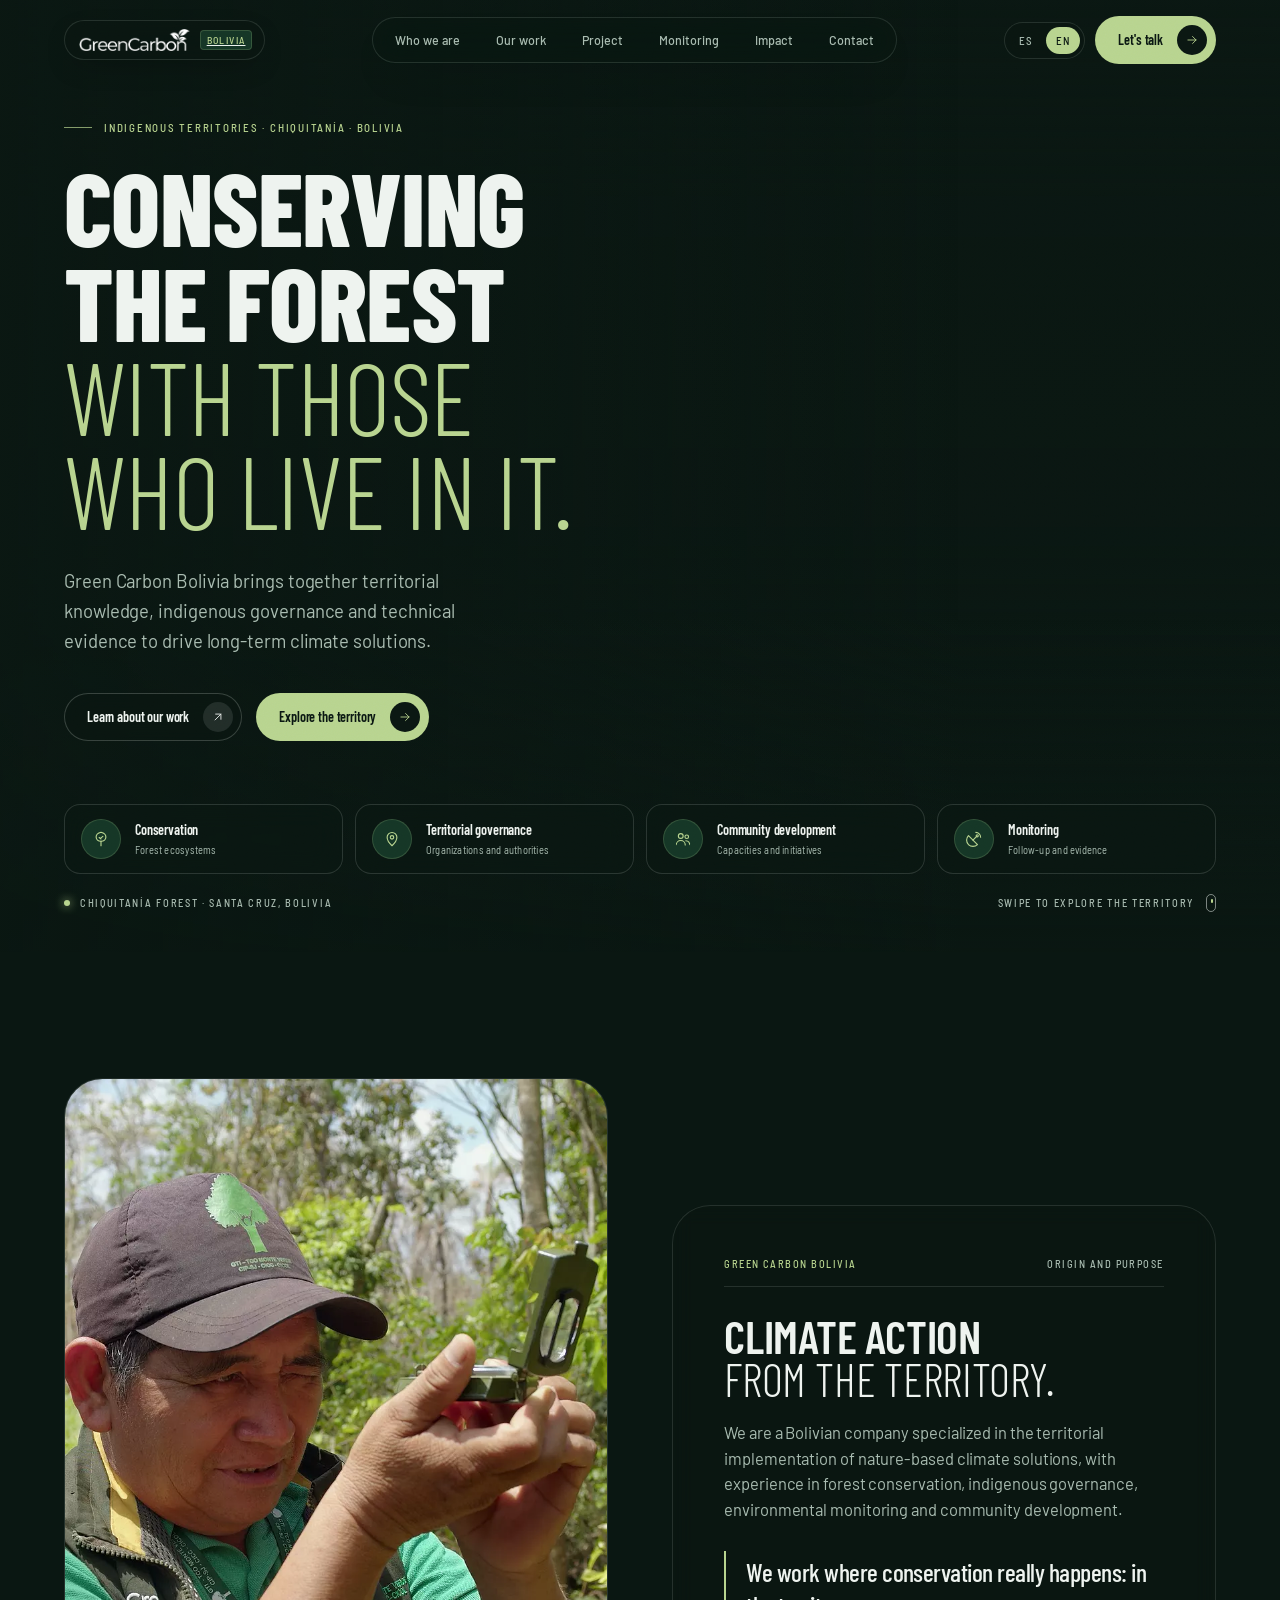
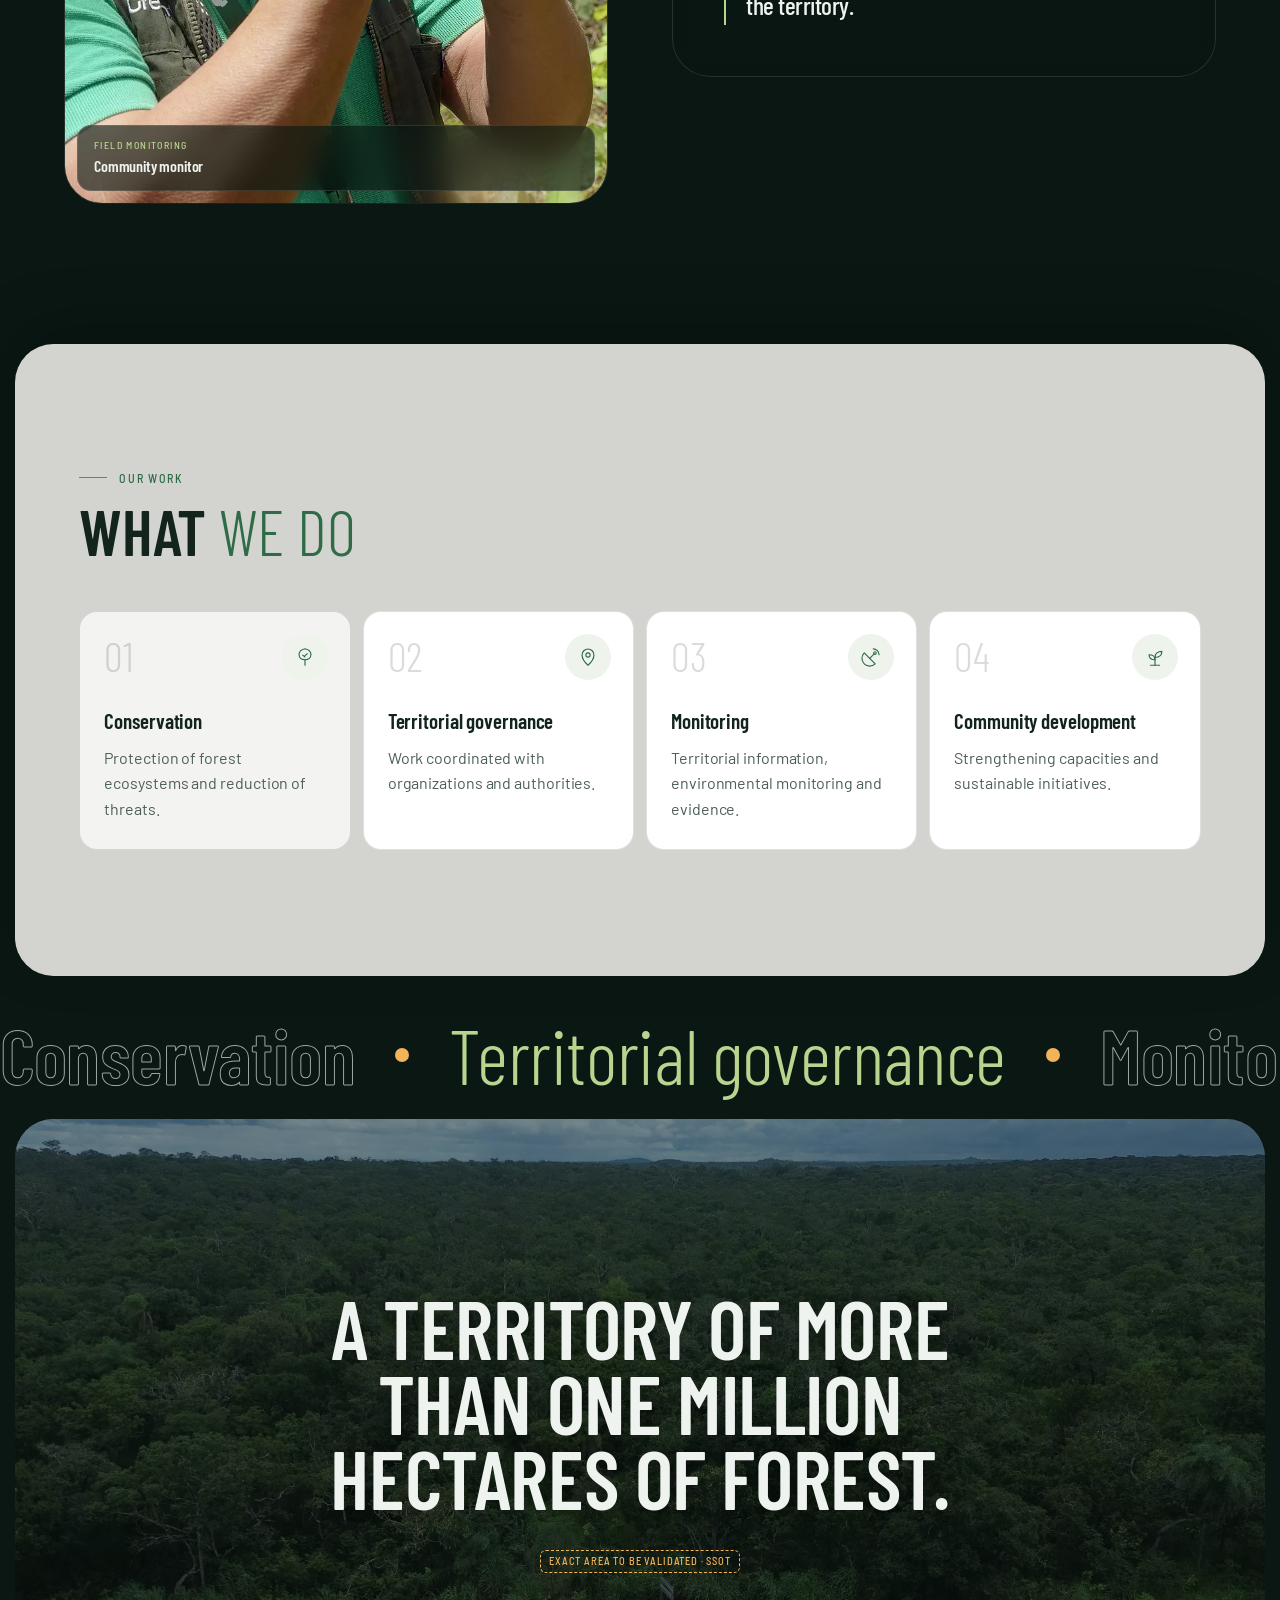
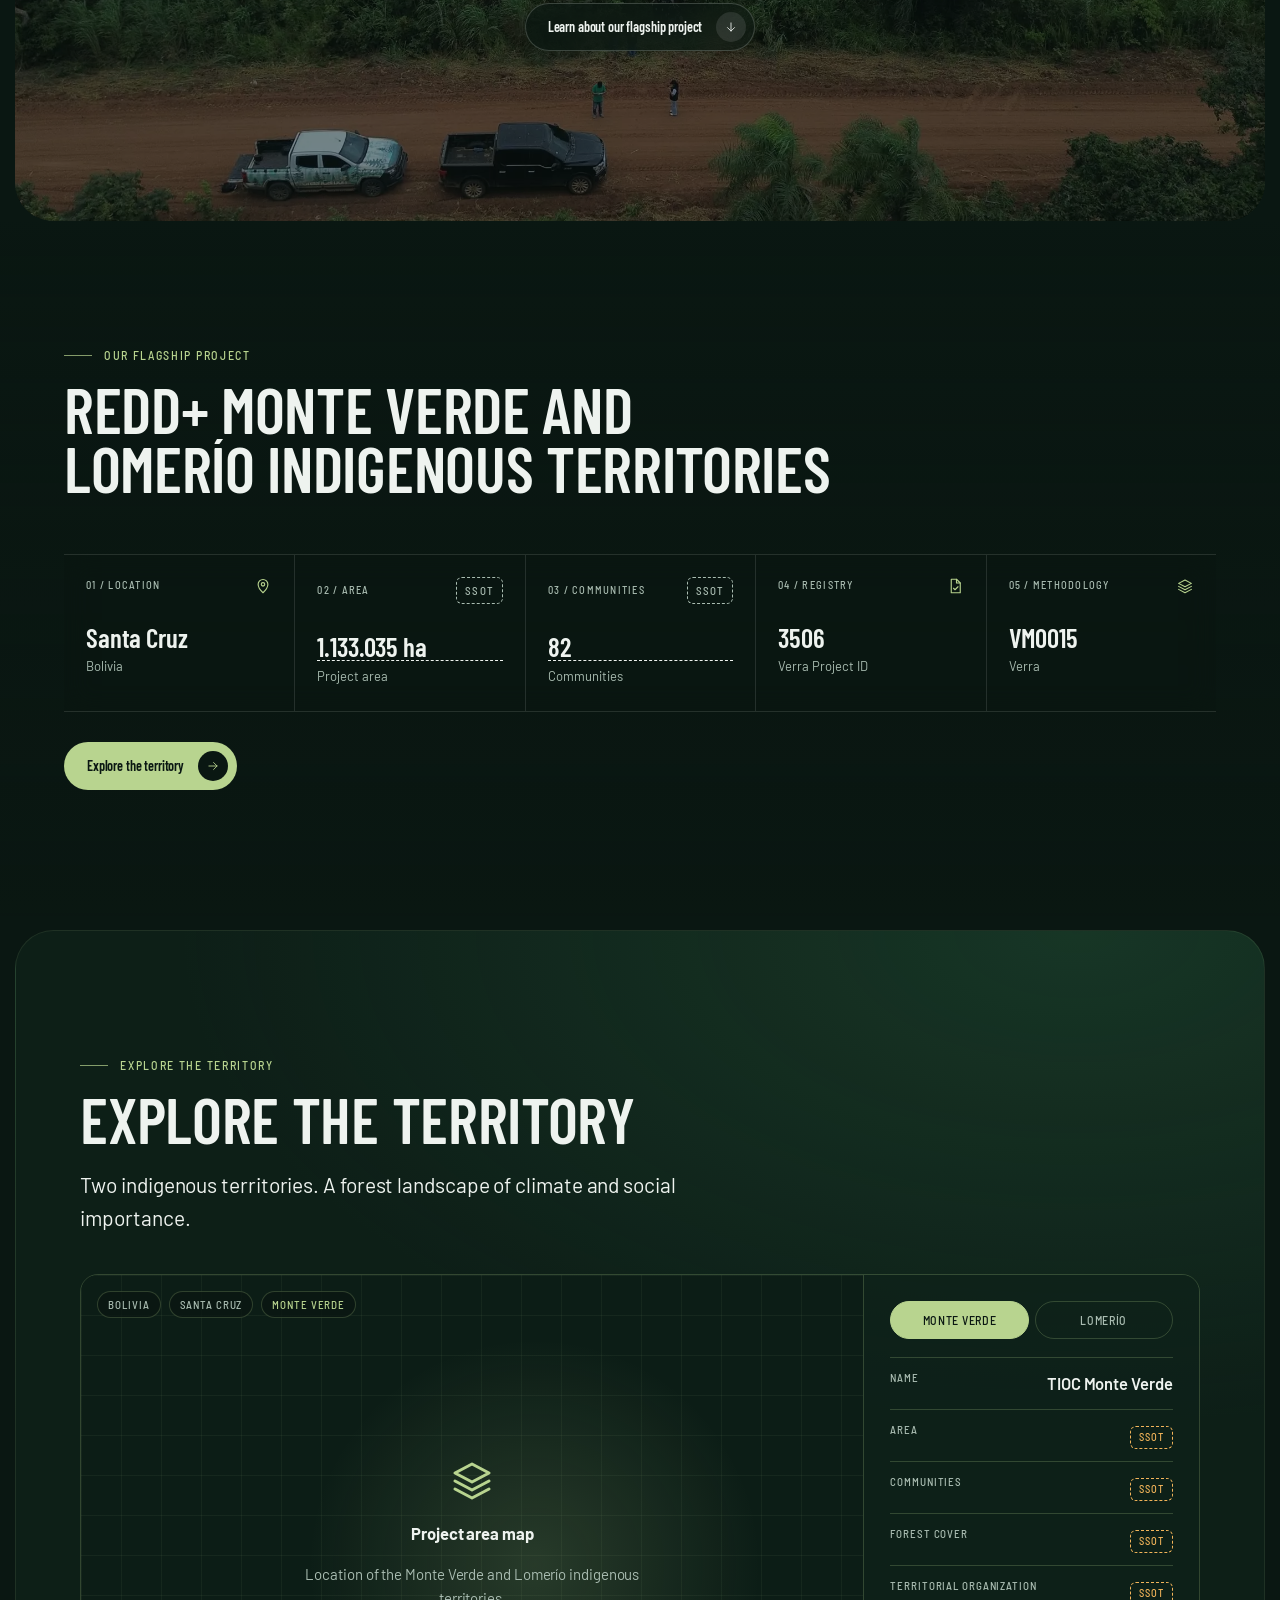
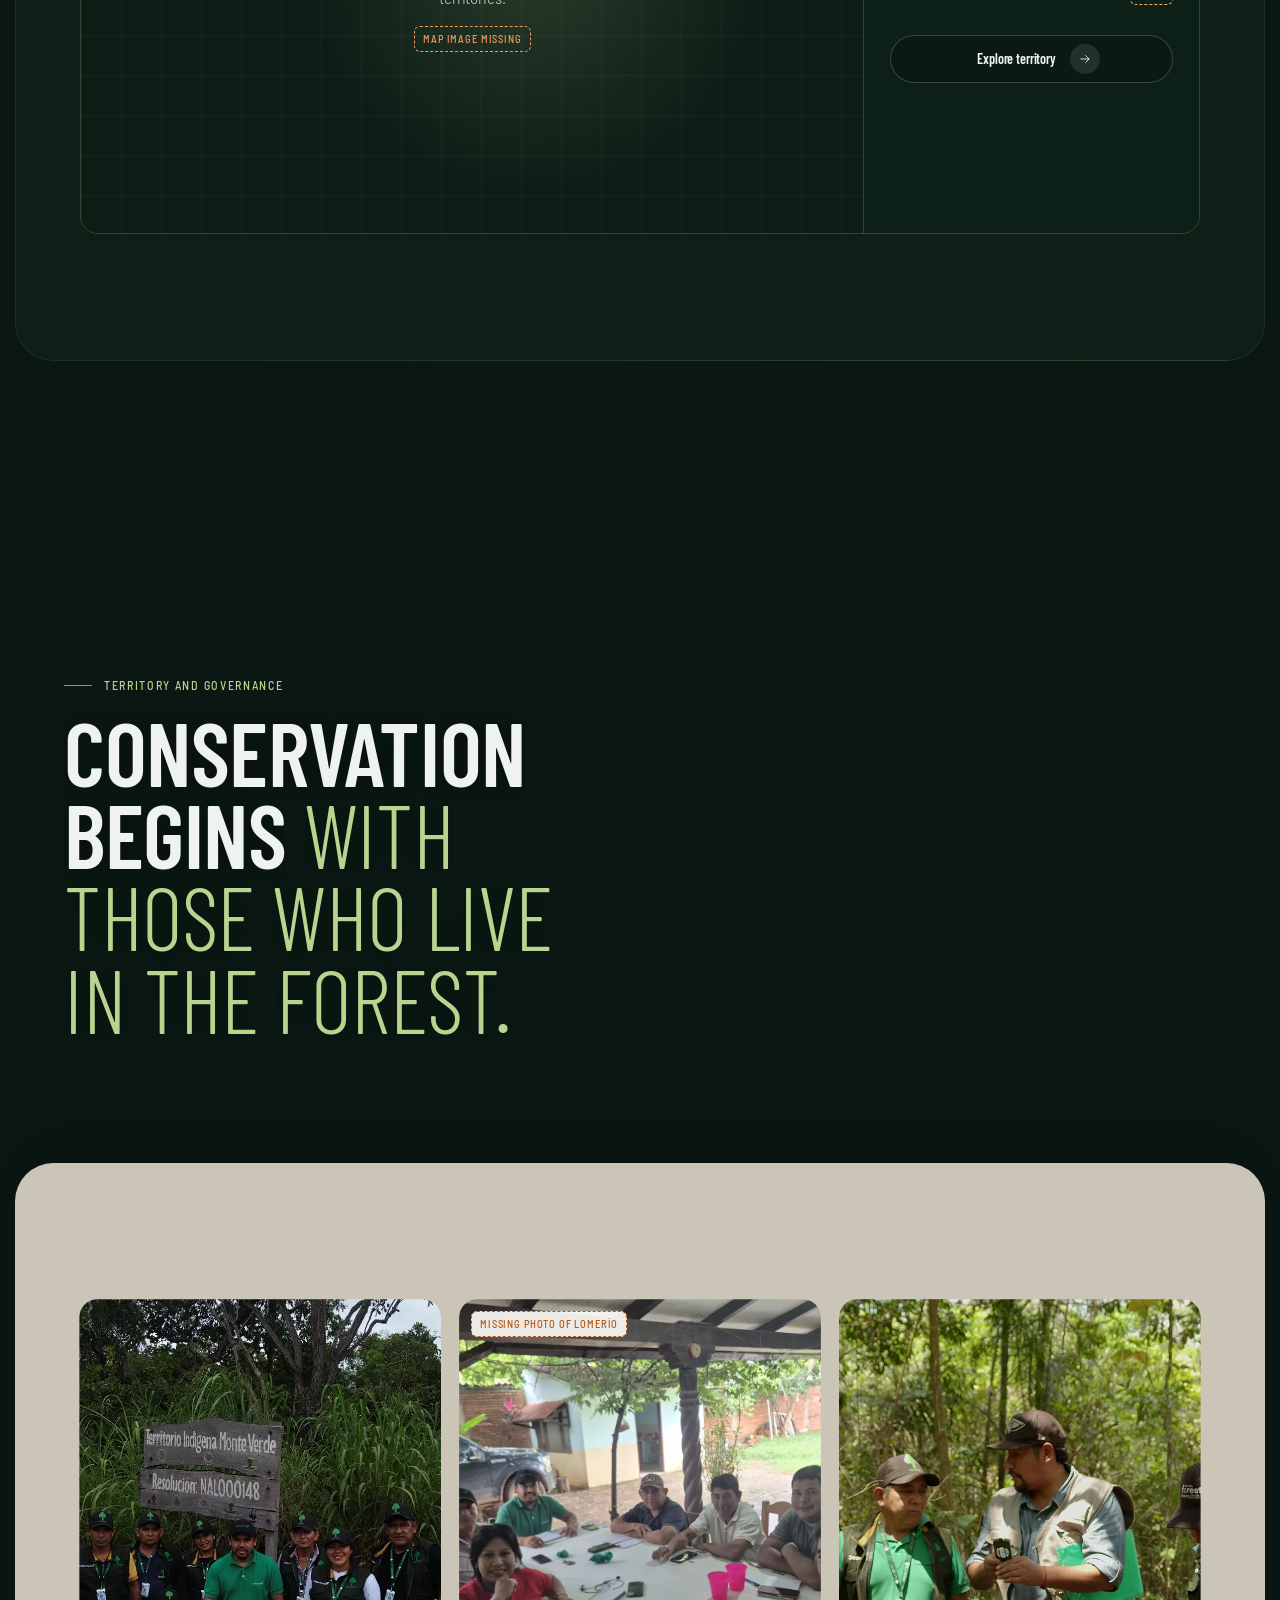
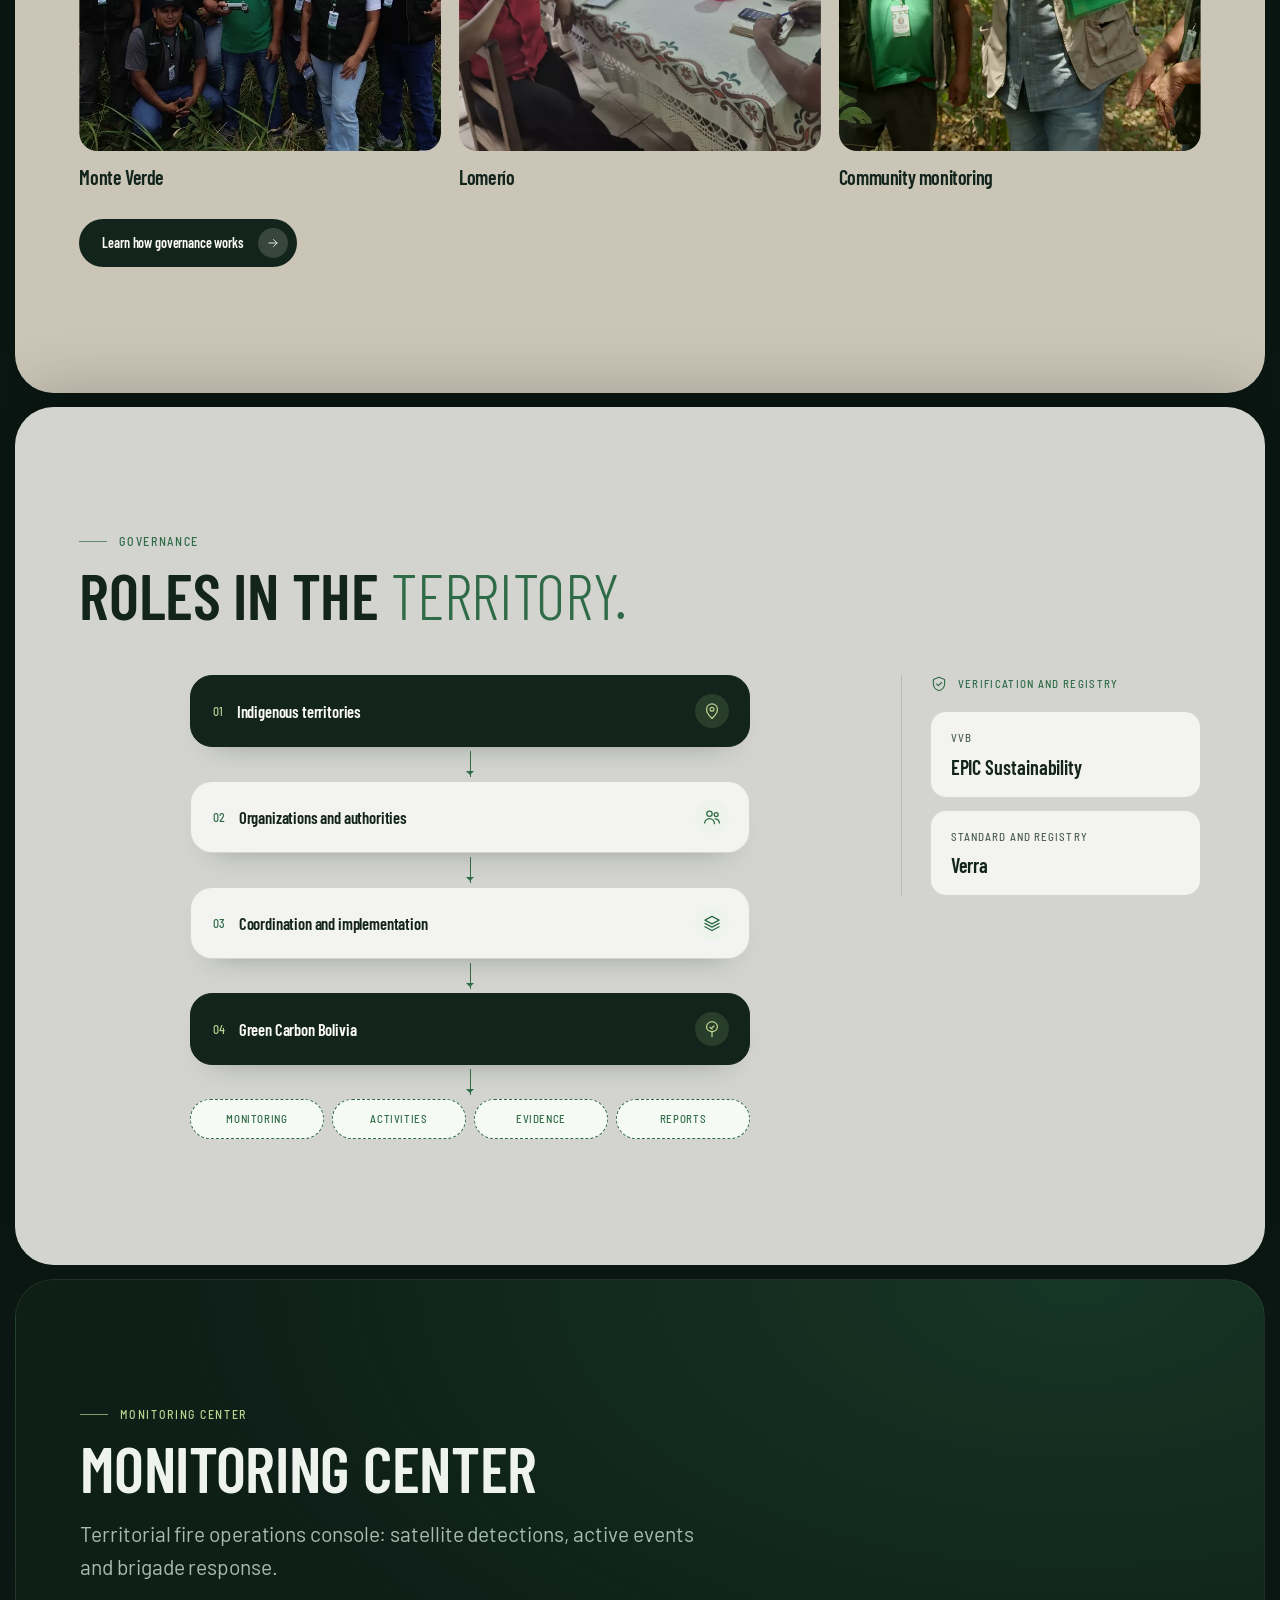
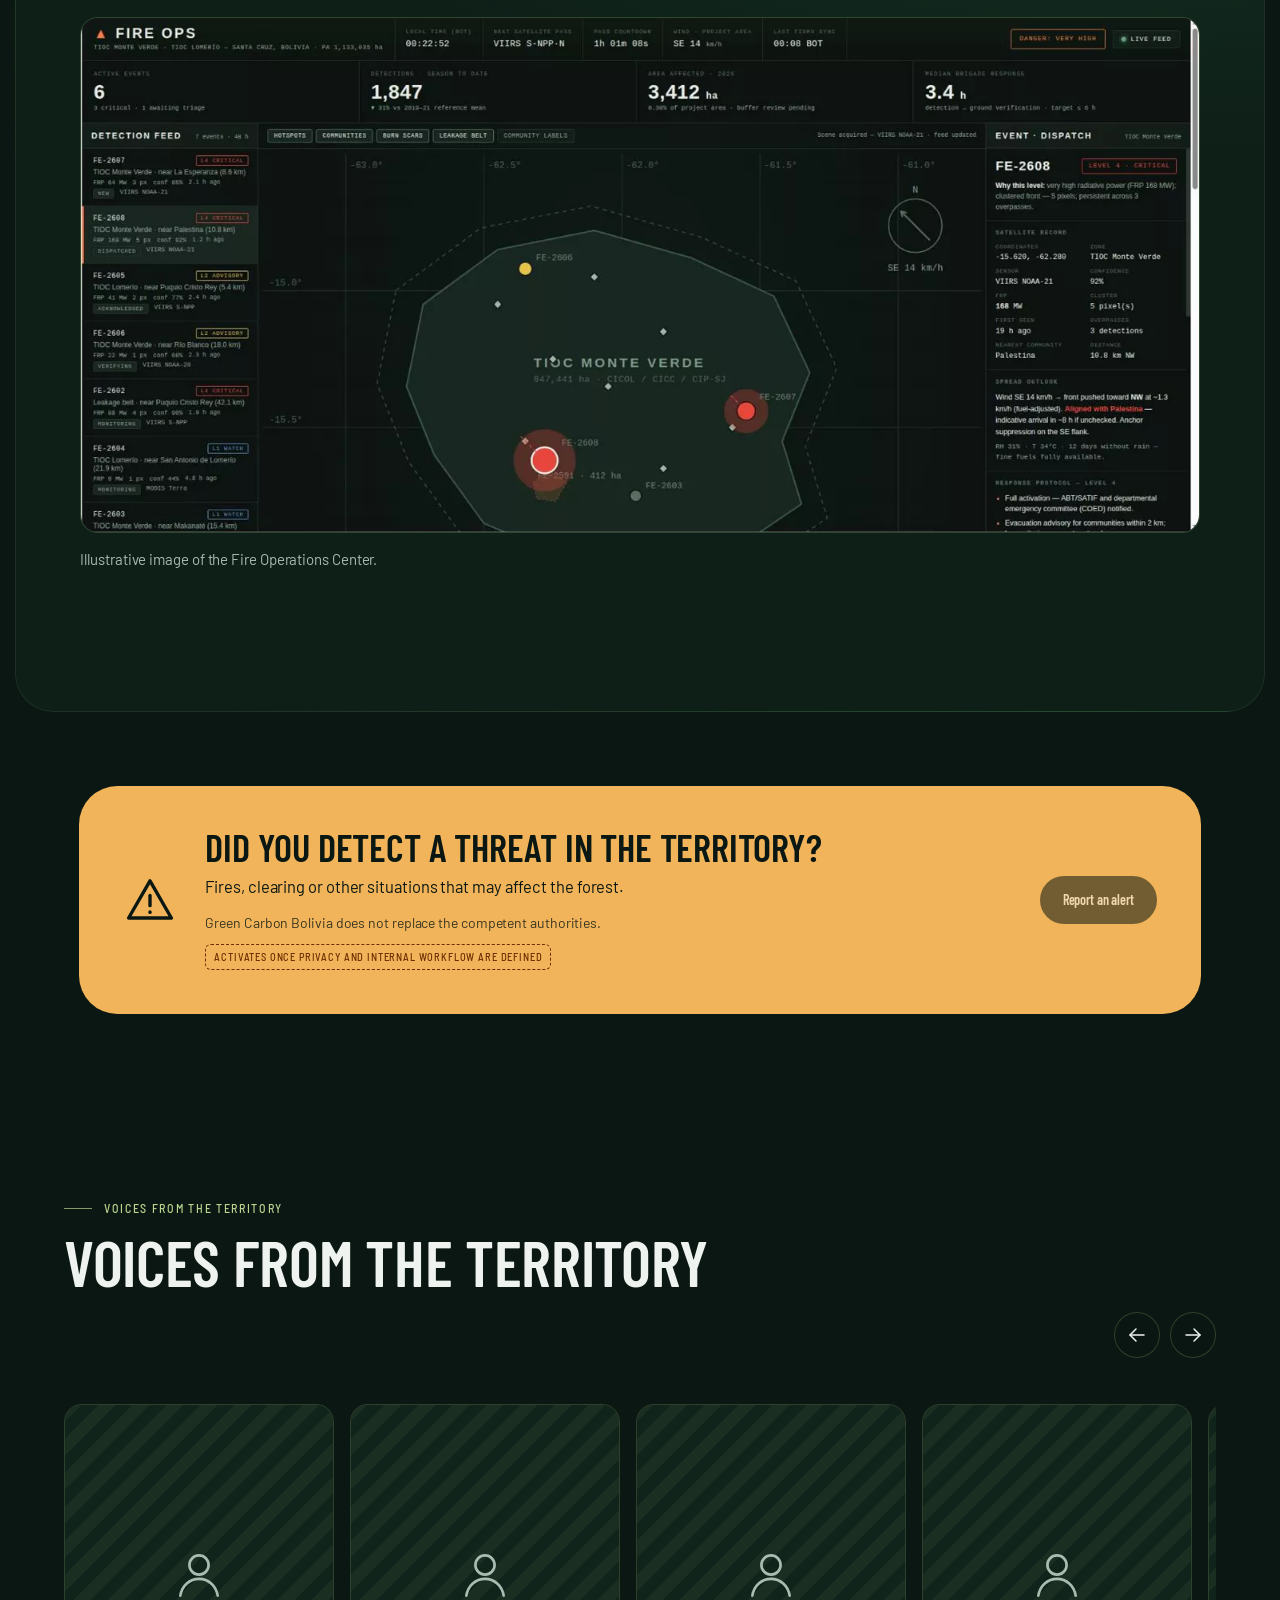
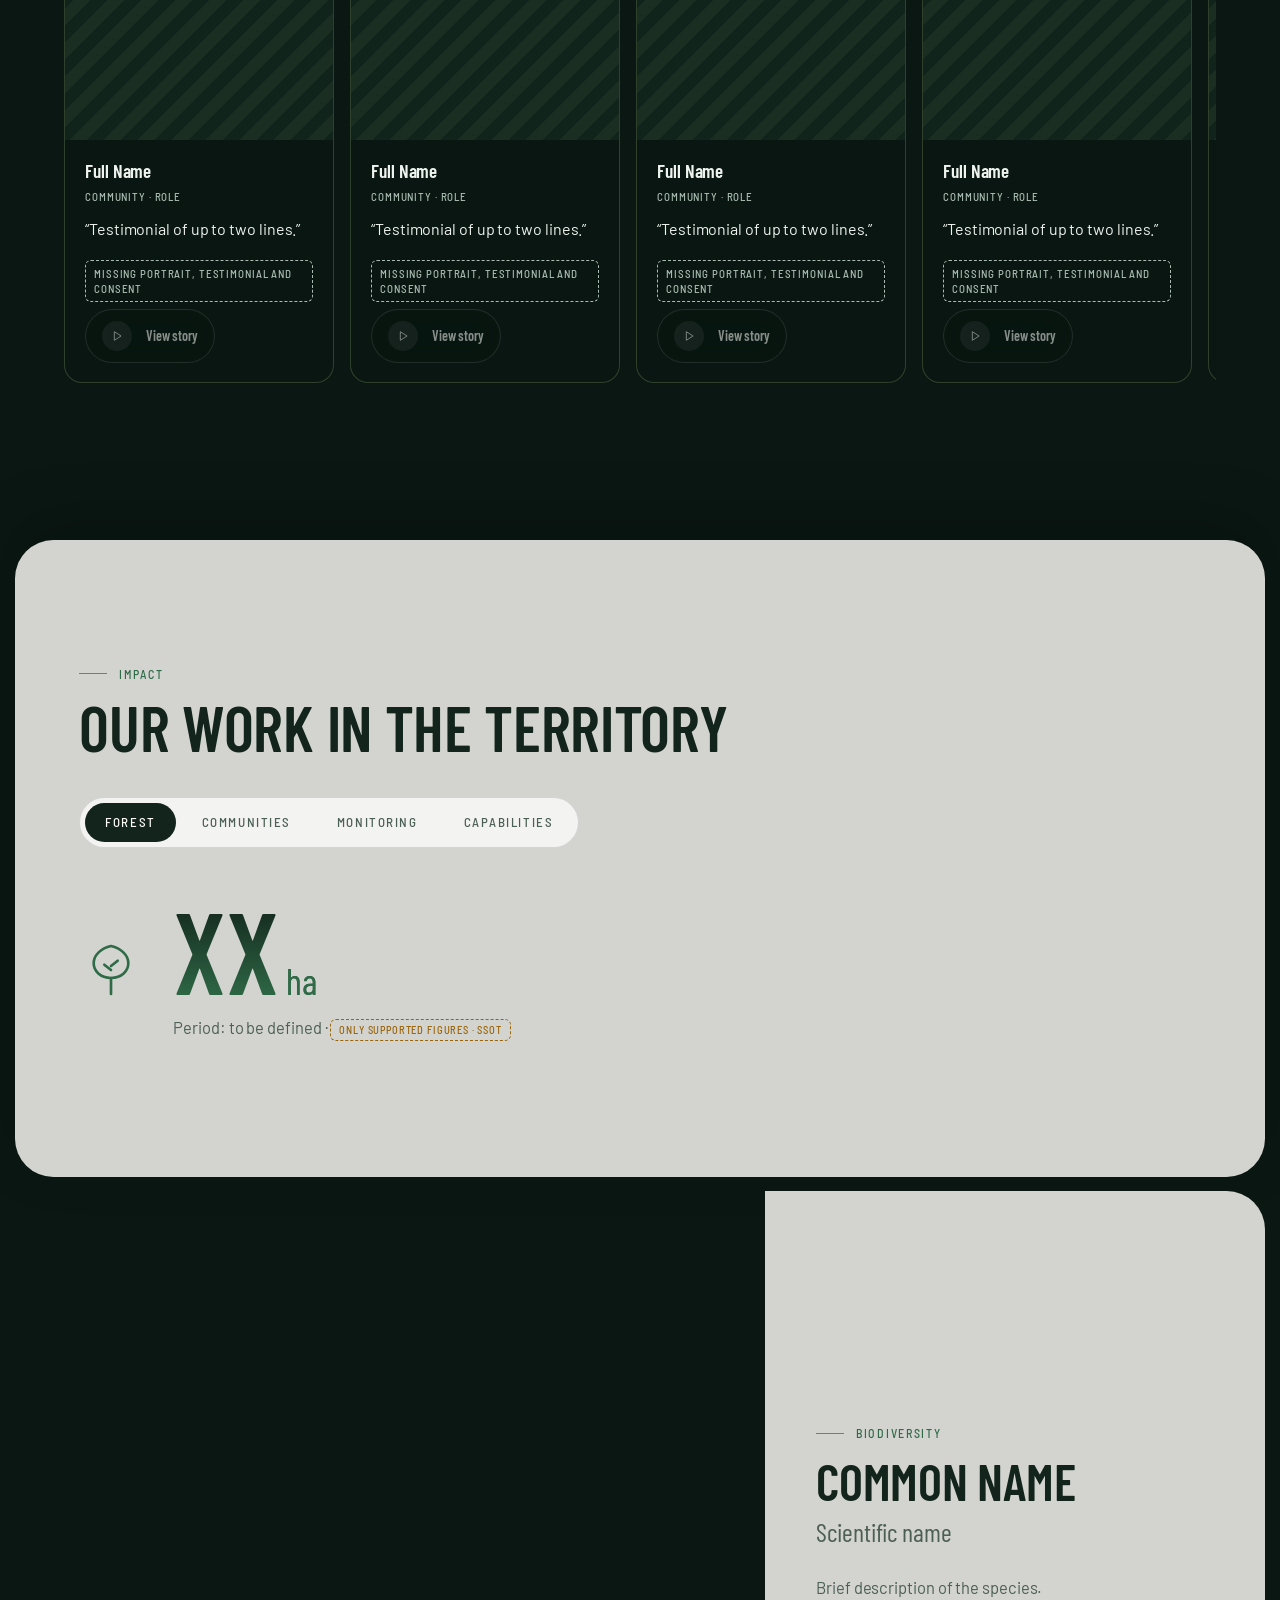
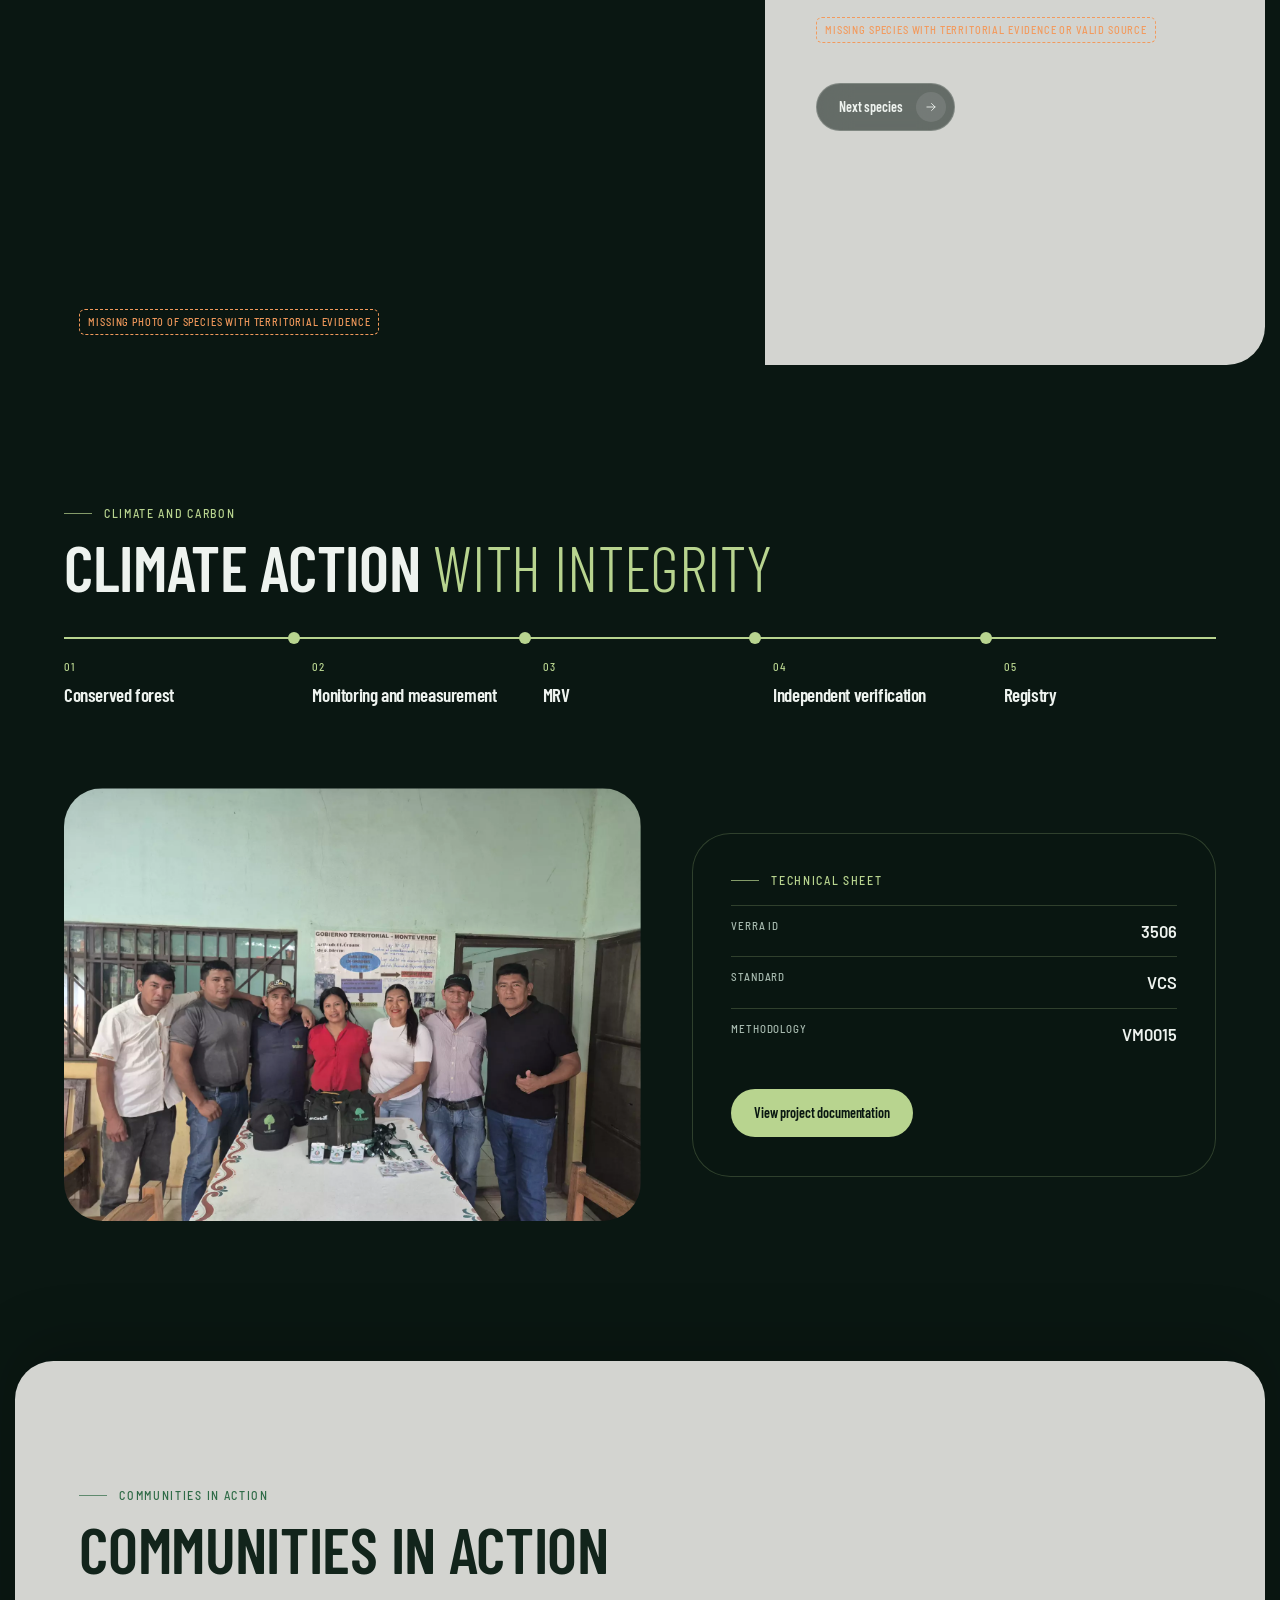
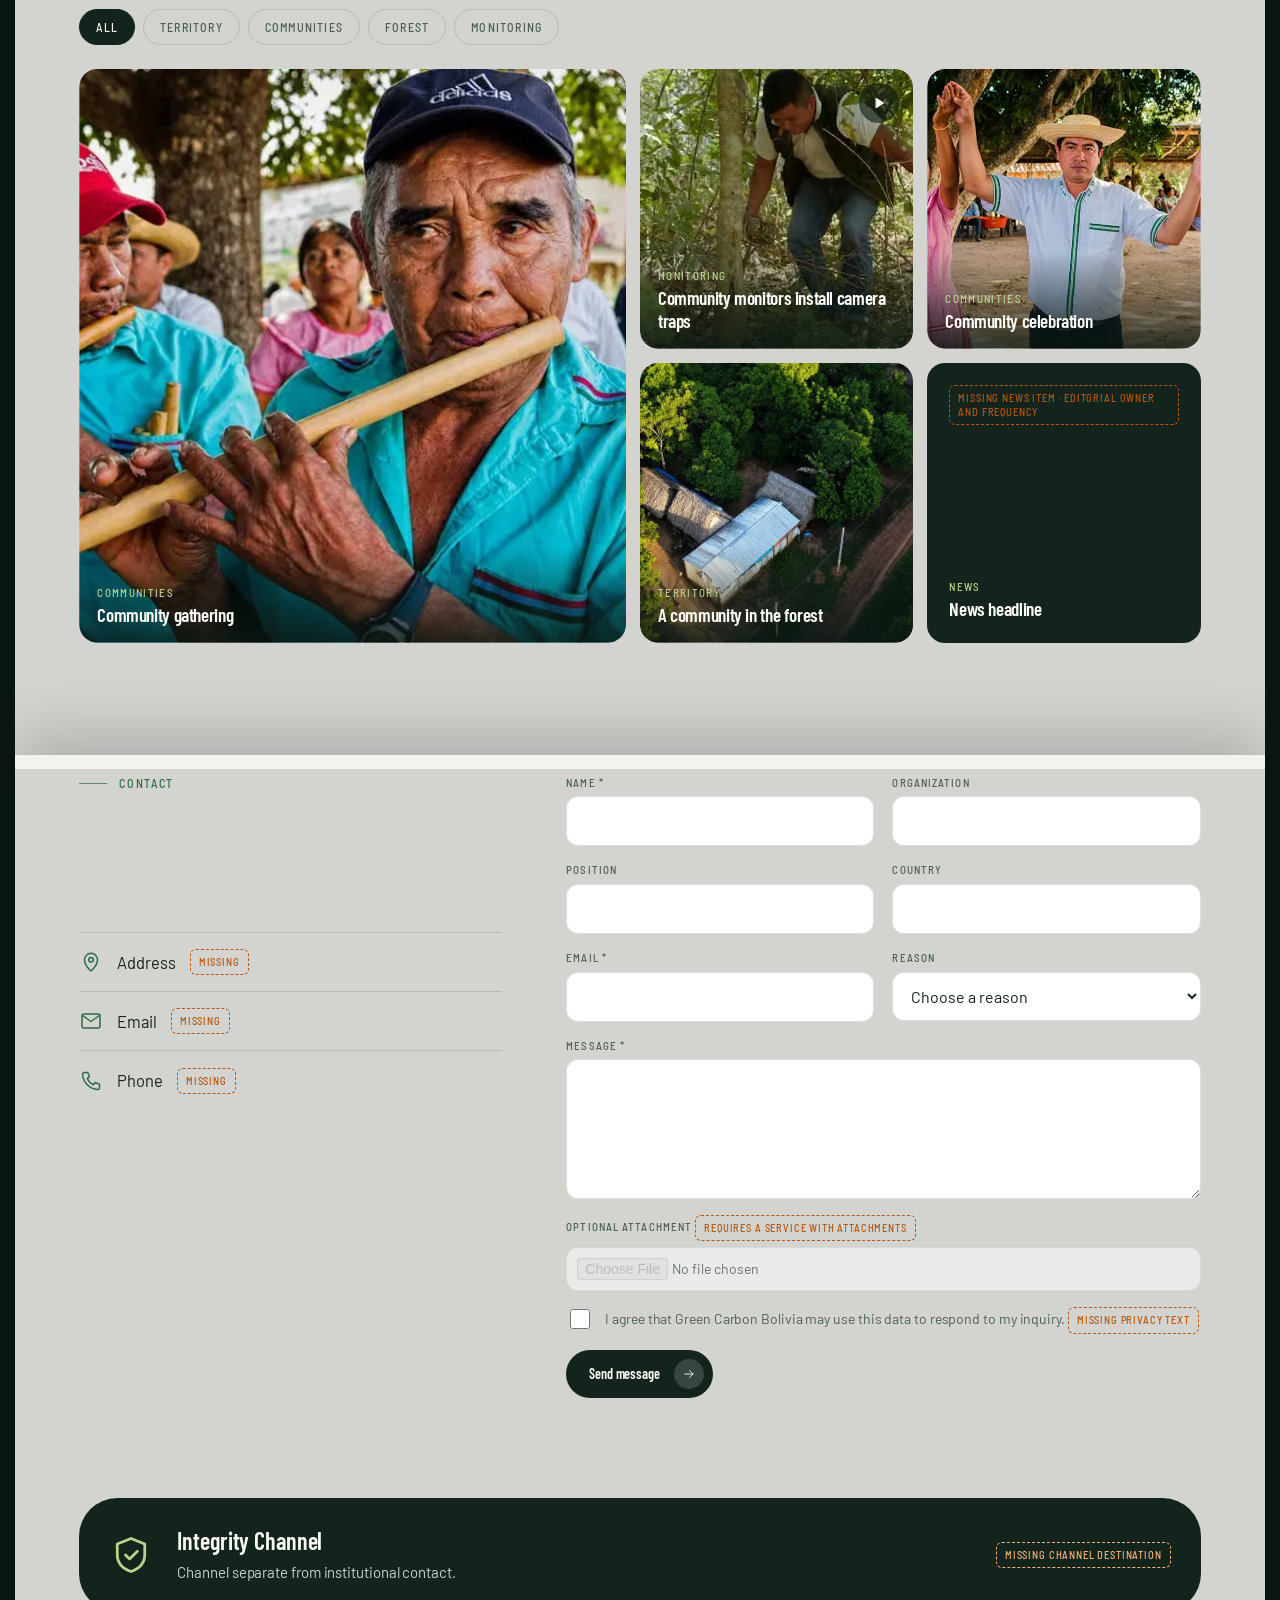
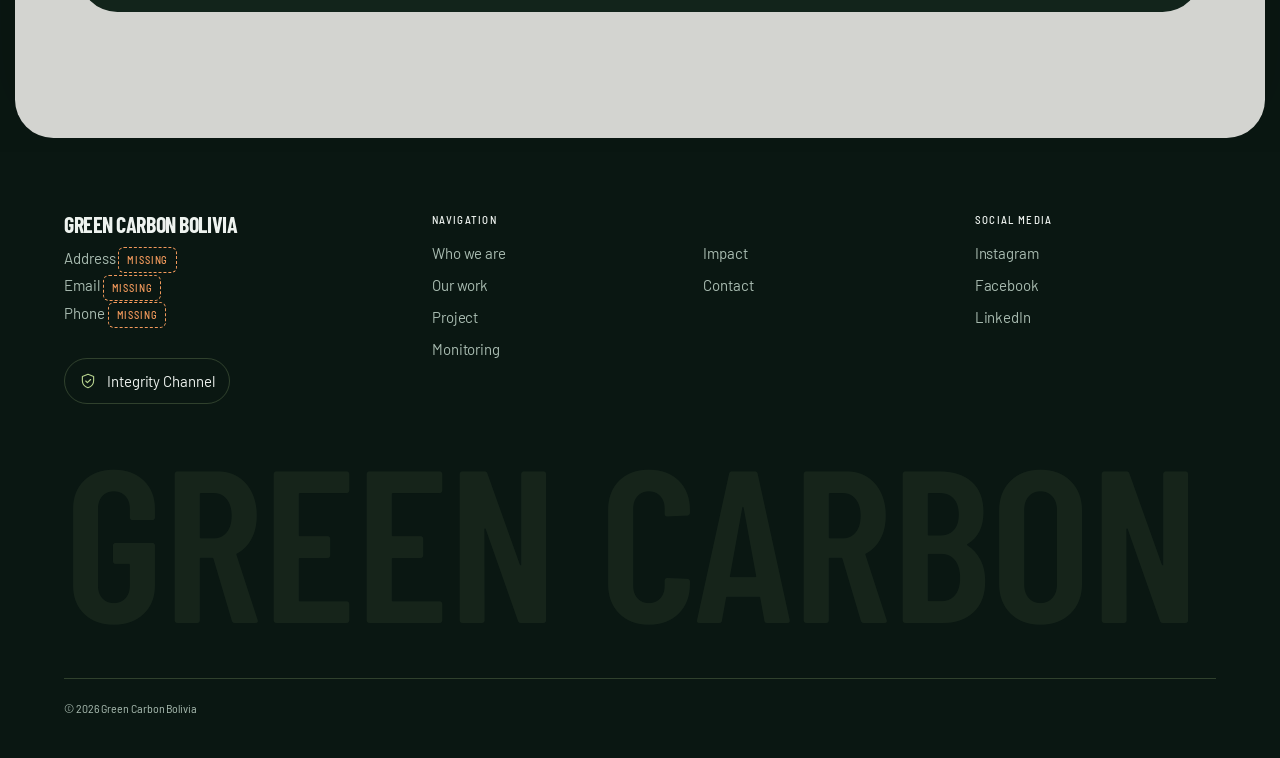
==== commit c9081cd1: "Static review build of v1.2.3 (ES/EN) Co-Authored-By: Claude Opus 5.5 <noreply@anthropic.com>" ====
--- a/en/index.html
+++ b/en/index.html
@@ -8,7 +8,7 @@
 <link rel="alternate" hreflang="es" href="../">
 <link rel="alternate" hreflang="en" href="../en/">
 <link rel="preconnect" href="https://fonts.googleapis.com">
-<link rel="stylesheet" href="https://fonts.googleapis.com/css2?family=Inter+Tight:wght@300;400;500;600;700&family=Inter:wght@400;500;600&family=JetBrains+Mono:wght@400;500&display=swap">
+<link rel="stylesheet" href="https://fonts.googleapis.com/css2?family=Barlow+Condensed:wght@300;400;500;600;700;800&family=Barlow:wght@400;500;600;700&family=Barlow+Semi+Condensed:wght@400;500&display=swap">
 <meta name='robots' content='noindex, nofollow' />
 	<style>img:is([sizes="auto" i], [sizes^="auto," i]) { contain-intrinsic-size: 3000px 1500px }</style>
 	<script type="text/javascript">
@@ -43,7 +43,7 @@
 :where(.wp-block-columns.is-layout-flex){gap: 2em;}:where(.wp-block-columns.is-layout-grid){gap: 2em;}
 :root :where(.wp-block-pullquote){font-size: 1.5em;line-height: 1.6;}
 </style>
-<link rel='stylesheet' id='greencarbon-css' href='../wp-content/themes/greencarbon/style.css?ver=1.2.2' type='text/css' media='all' />
+<link rel='stylesheet' id='greencarbon-css' href='../wp-content/themes/greencarbon/style.css?ver=1.2.3' type='text/css' media='all' />
 <style id='greencarbon-inline-css' type='text/css'>
 :root{--alfa-hoja:0.84;--alfa-oscuro:0.74;--alfa-tarjeta:0.72;}
 </style>
@@ -483,6 +483,6 @@
 window.GC = {"tema":"..\/wp-content\/themes\/greencarbon","enlaces":{"mapas":"","incendios":""},"t":{"menu":"MENU","cerrar":"CLOSE","cargando":"Loading the territory","iframe_mapa":"Territory map","iframe_incendios":"Fire monitoring","form_faltan":"Please enter your name, a valid email and a message.","form_consentimiento":"We need your consent to respond to you.","form_enviando":"Sending\u2026","form_ok":"We have received your message.","form_error":"Could not send. Please try again in a few minutes."}};
 /* ]]> */
 </script>
-<script type="text/javascript" src="../wp-content/themes/greencarbon/js/main.js?ver=1.2.2" id="greencarbon-js"></script>
+<script type="text/javascript" src="../wp-content/themes/greencarbon/js/main.js?ver=1.2.3" id="greencarbon-js"></script>
 </body>
 </html>
--- a/wp-content/themes/greencarbon/style.css
+++ b/wp-content/themes/greencarbon/style.css
@@ -1,7 +1,7 @@
 /*
 Theme Name: Green Carbon Bolivia
 Description: Sitio de una página con recorrido en video. Todo el contenido se edita en Apariencia → Personalizar → Contenido de la web.
-Version: 1.2.2
+Version: 1.2.3
 Requires PHP: 8.1
 Text Domain: greencarbon
 */
@@ -763,6 +763,15 @@
 .cuatro article, .doc, .nodo:not(.fuerte), .lateral .rol, .tabs { background: rgba(255,255,255,var(--alfa-tarjeta)); }
 .mapa-panel { background: rgba(15,34,26,var(--alfa-tarjeta)); }
 :root { --panel: rgba(10,23,18,.62); }
+/* ===== Tipografía (2026-11-04): Barlow, a pedido del cliente (Inter se veía genérica).
+   Títulos en Barlow Condensed mayúscula, texto en Barlow; las etiquetas pasan de mono a Barlow Semi Condensed.
+   Una condensada en mayúsculas no necesita el tracking negativo que tenía Inter Tight. */
+:root { --f-display: 'Barlow Condensed', 'Arial Narrow', sans-serif; --f-body: 'Barlow', 'Segoe UI', system-ui, sans-serif;
+  --f-mono: 'Barlow Semi Condensed', 'Arial Narrow', sans-serif; }
+h1, h2 { text-transform: uppercase; }
+h1, h2, h3, h1 em, h2 em, .hero h1, .hero h1 em, .paso h3, .cifra-grande, .cinta span, .indicador b, .cuatro article::after, .pie-gigante { letter-spacing: -.005em; }
+h2, .hero h1 { line-height: .92; }
+.pie-gigante { font-size: min(18.8cqi, 330px); } /* la condensada es más angosta: recalculado para que llene el ancho */
 
 /* Fotos que carga el administrador en huecos que eran avisos */
 .bio-foto > img { position: absolute; inset: 0; width: 100%; height: 100%; object-fit: cover; }
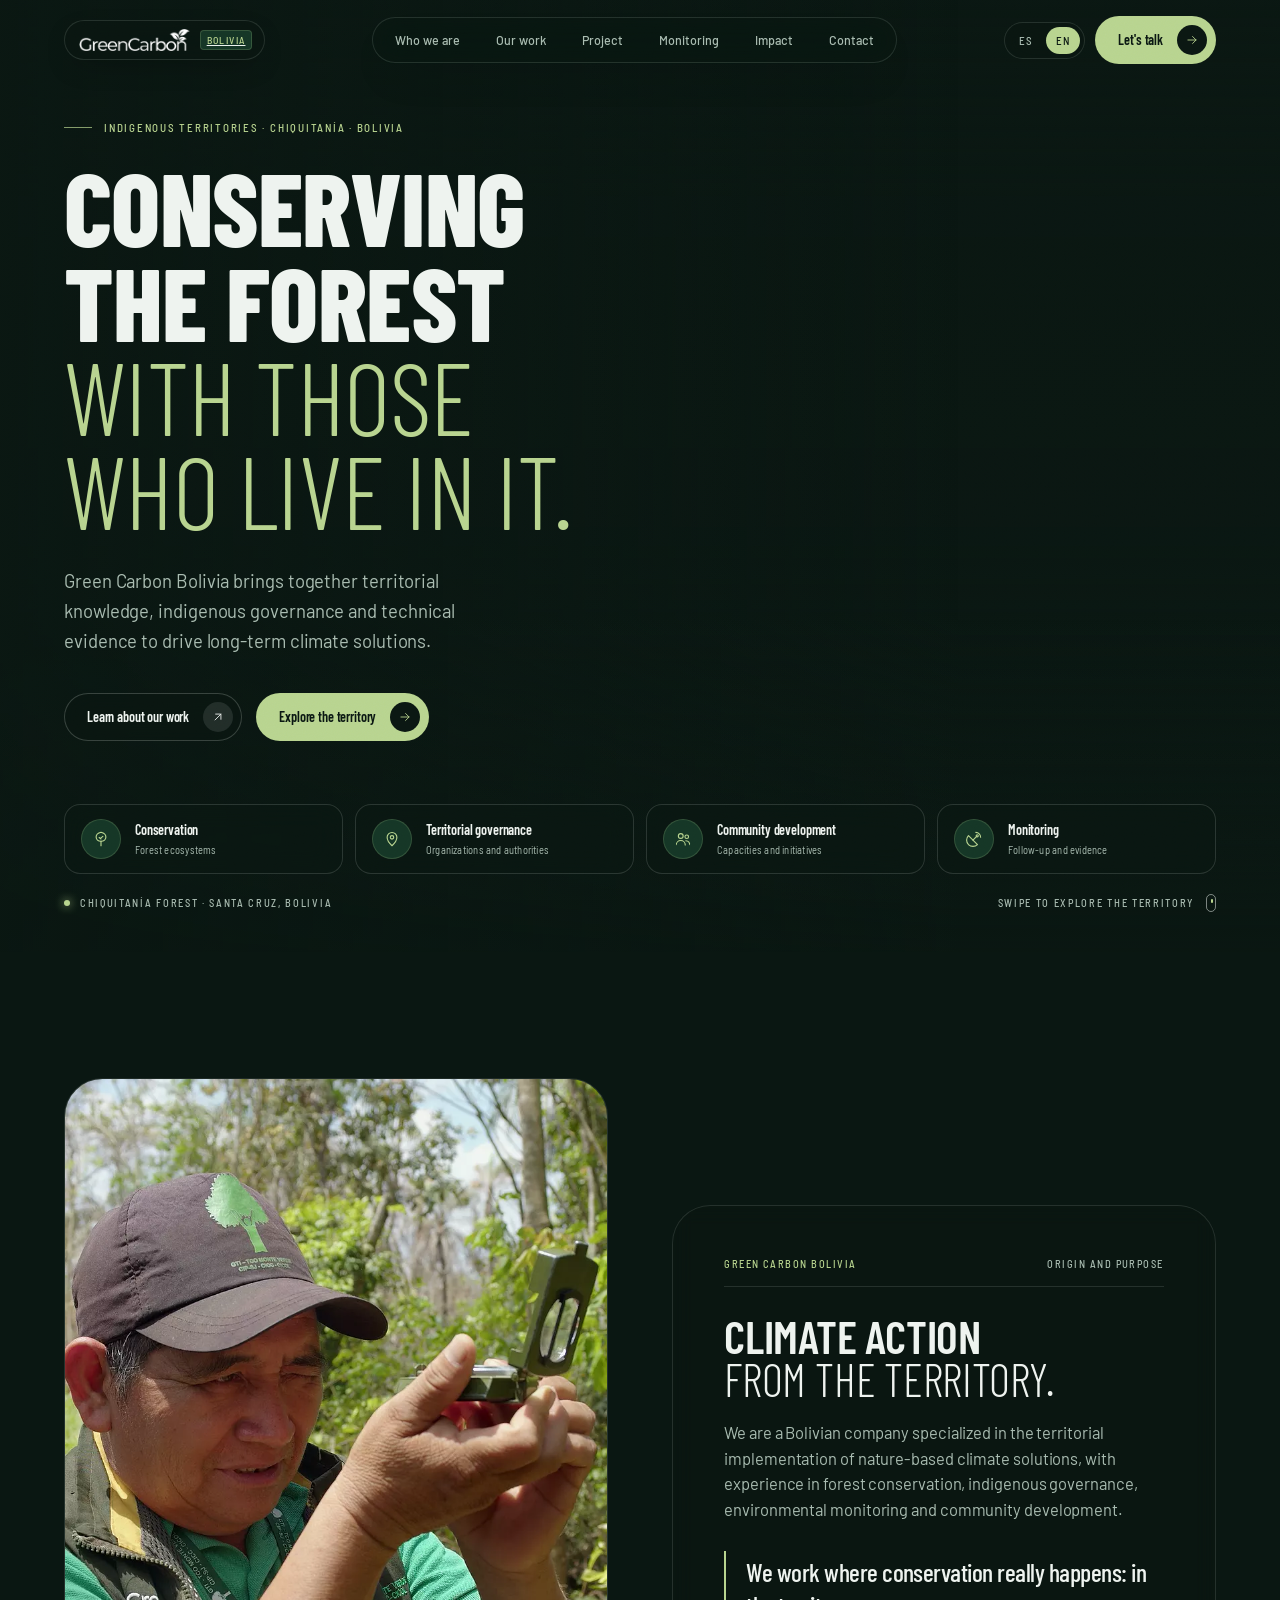
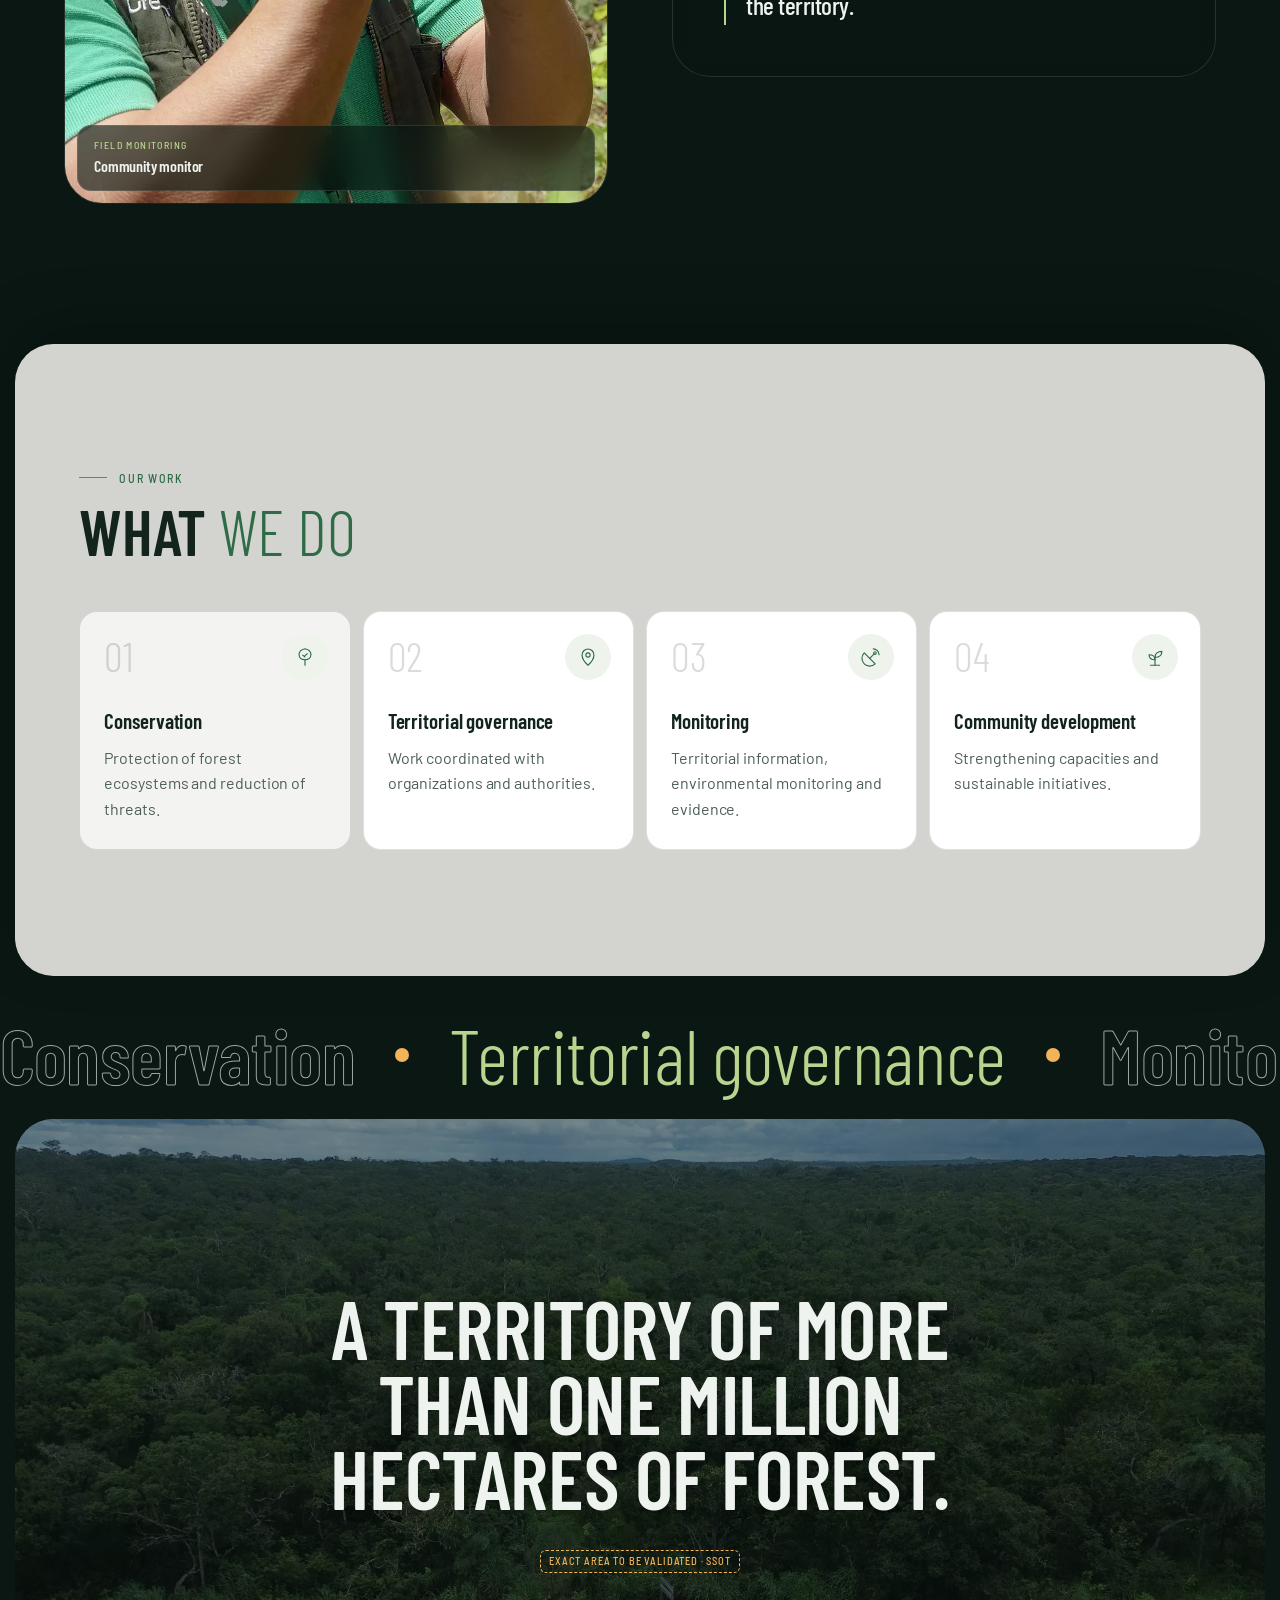
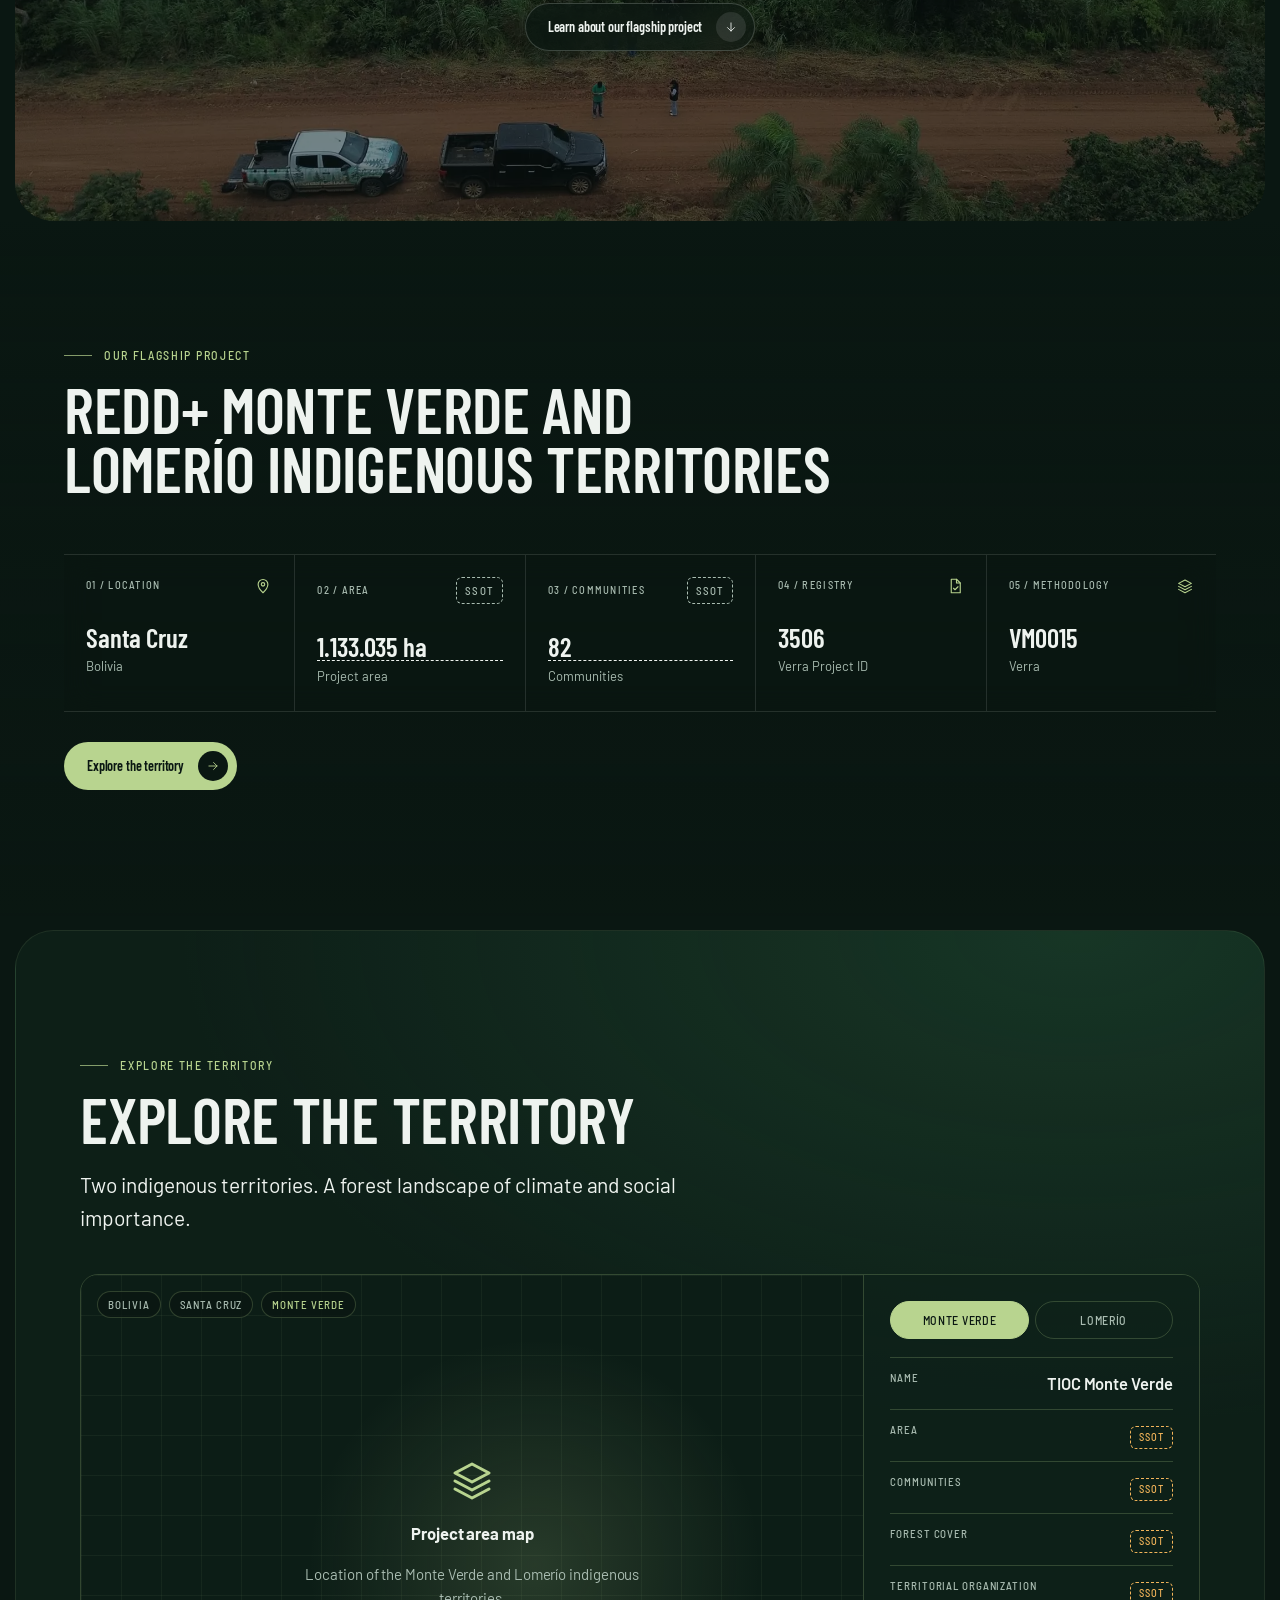
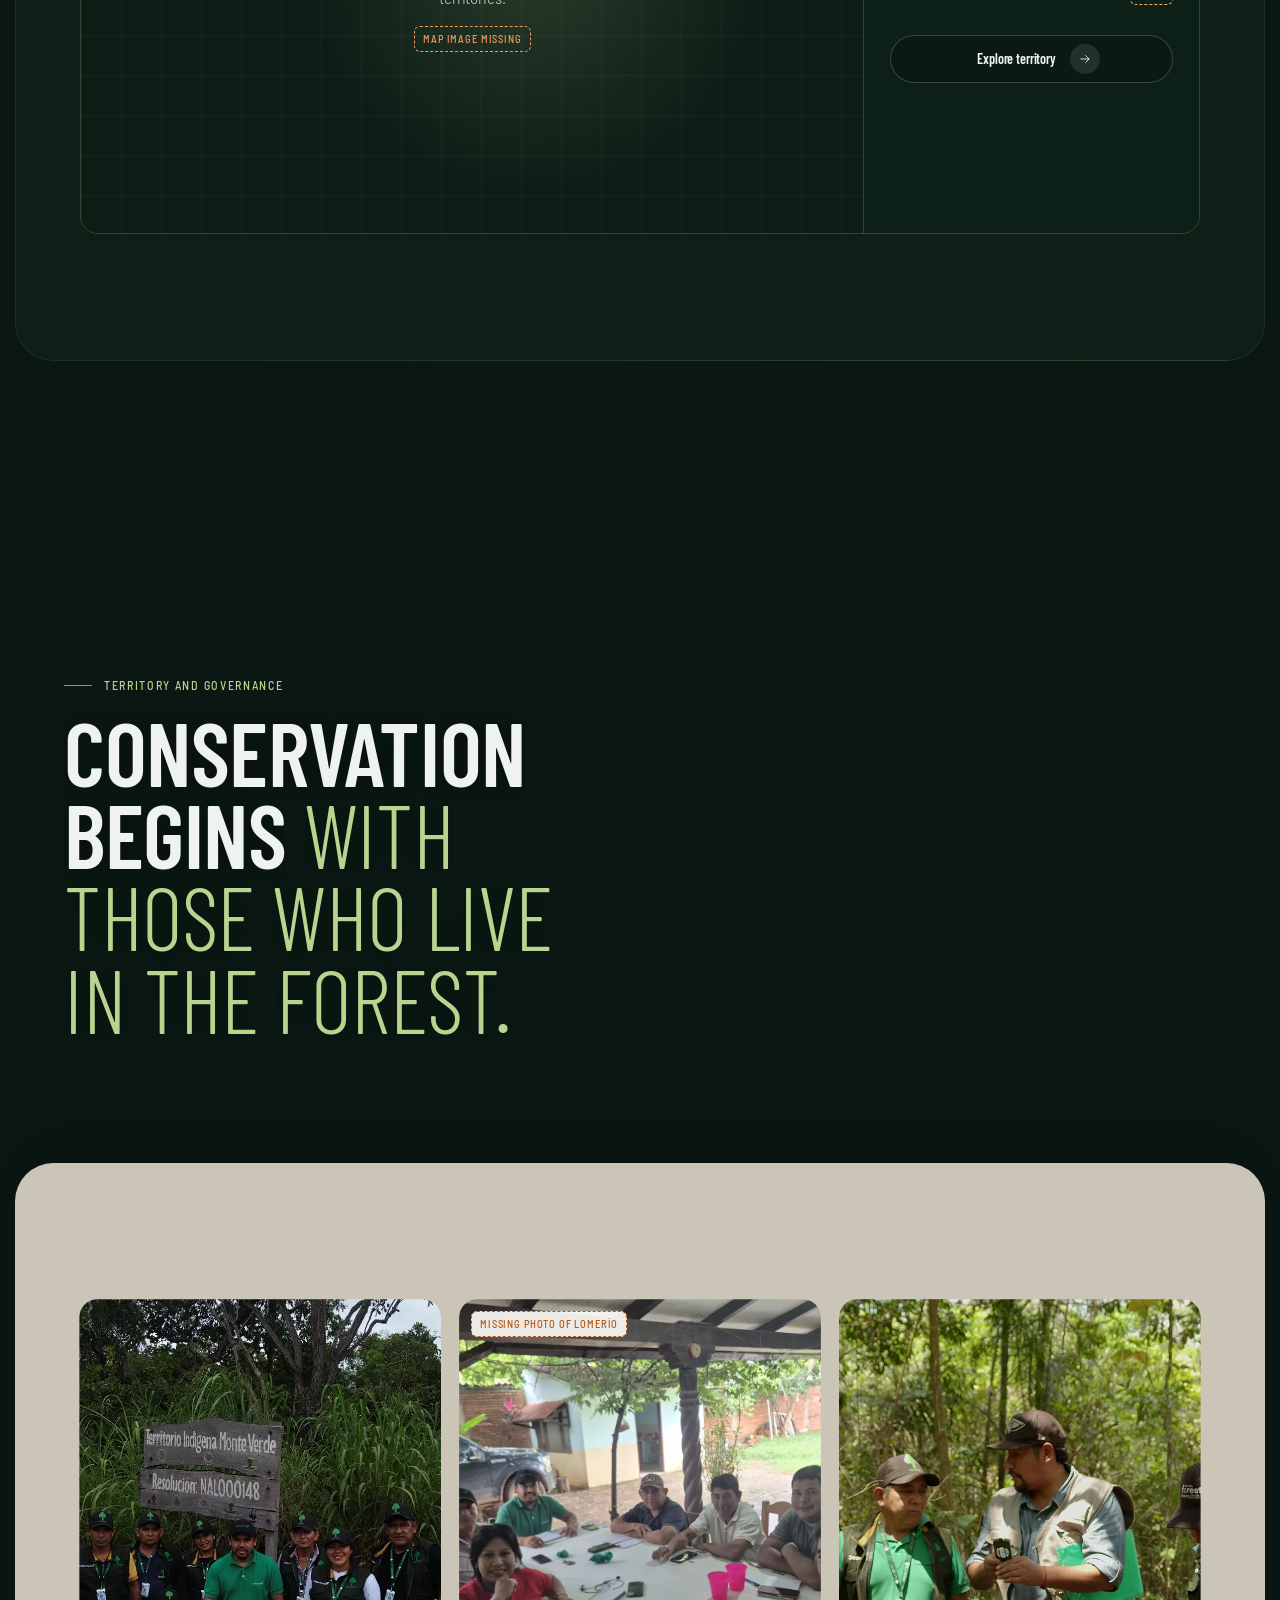
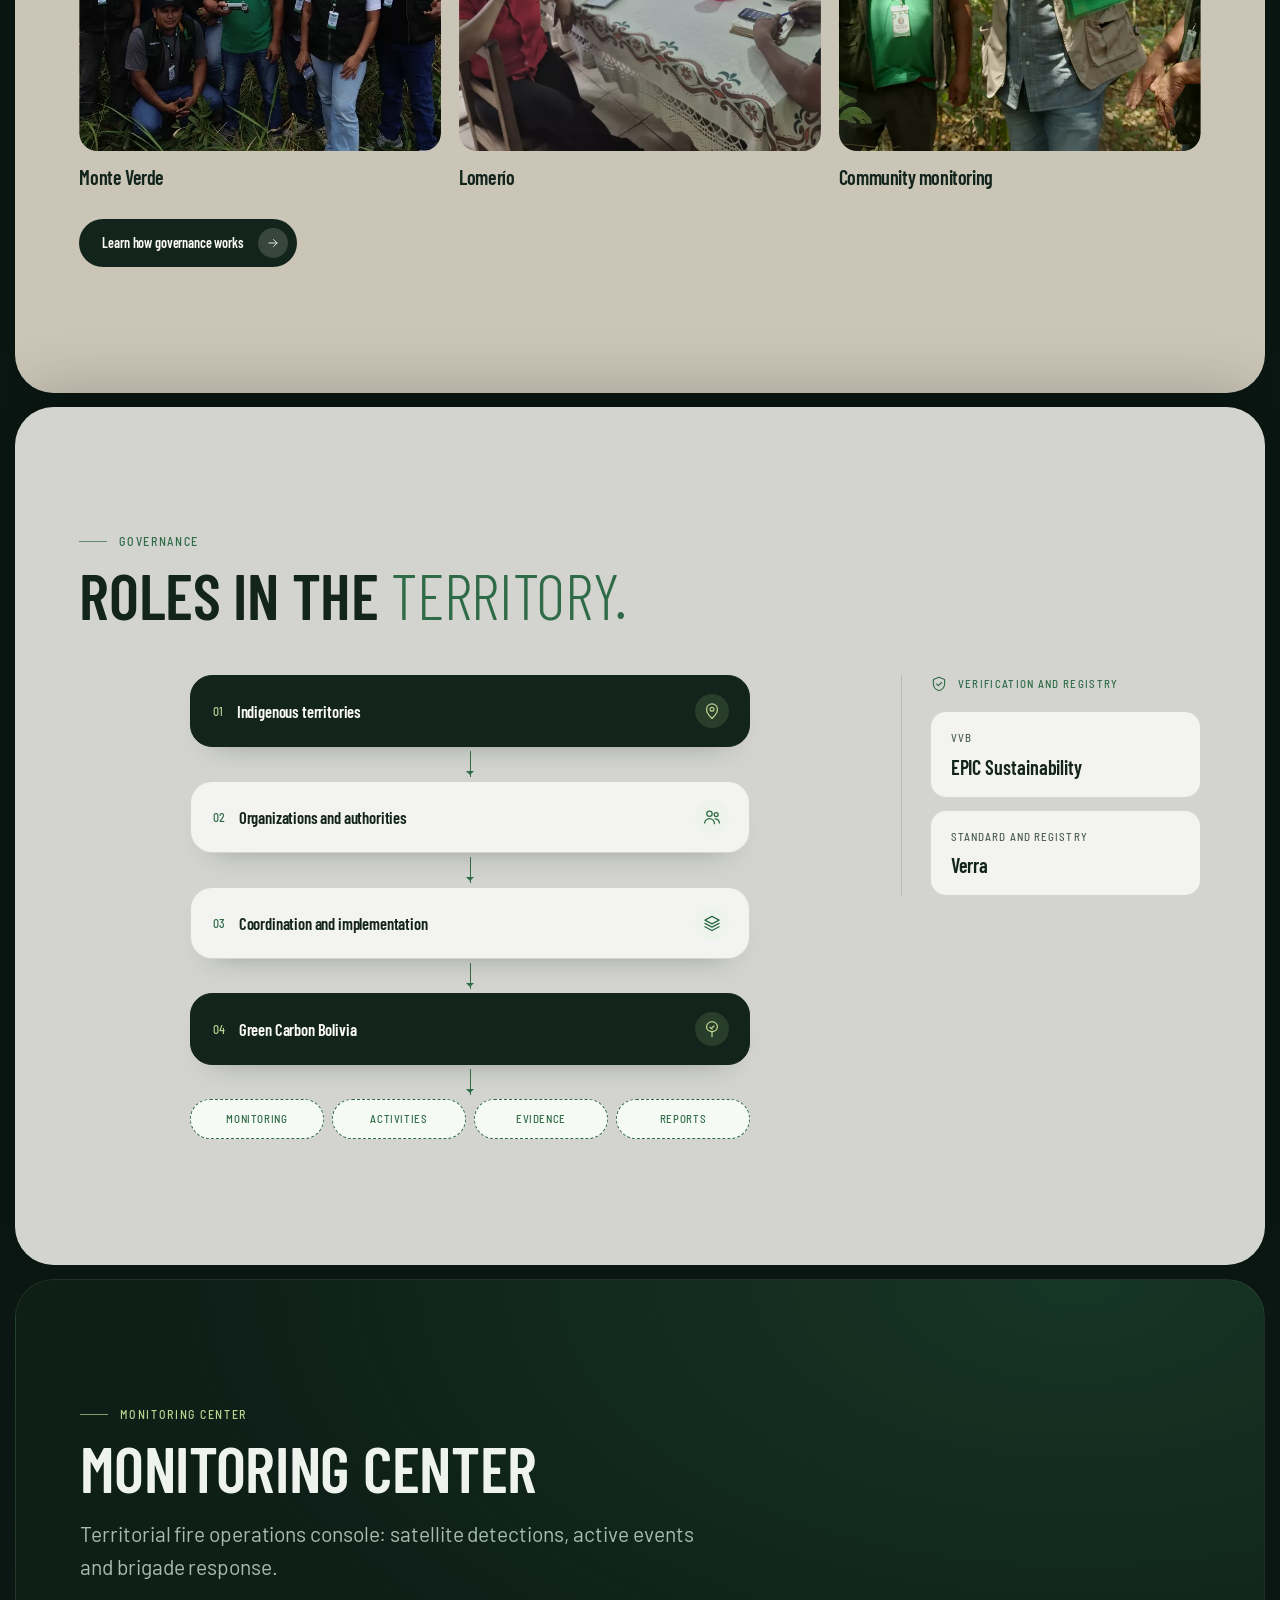
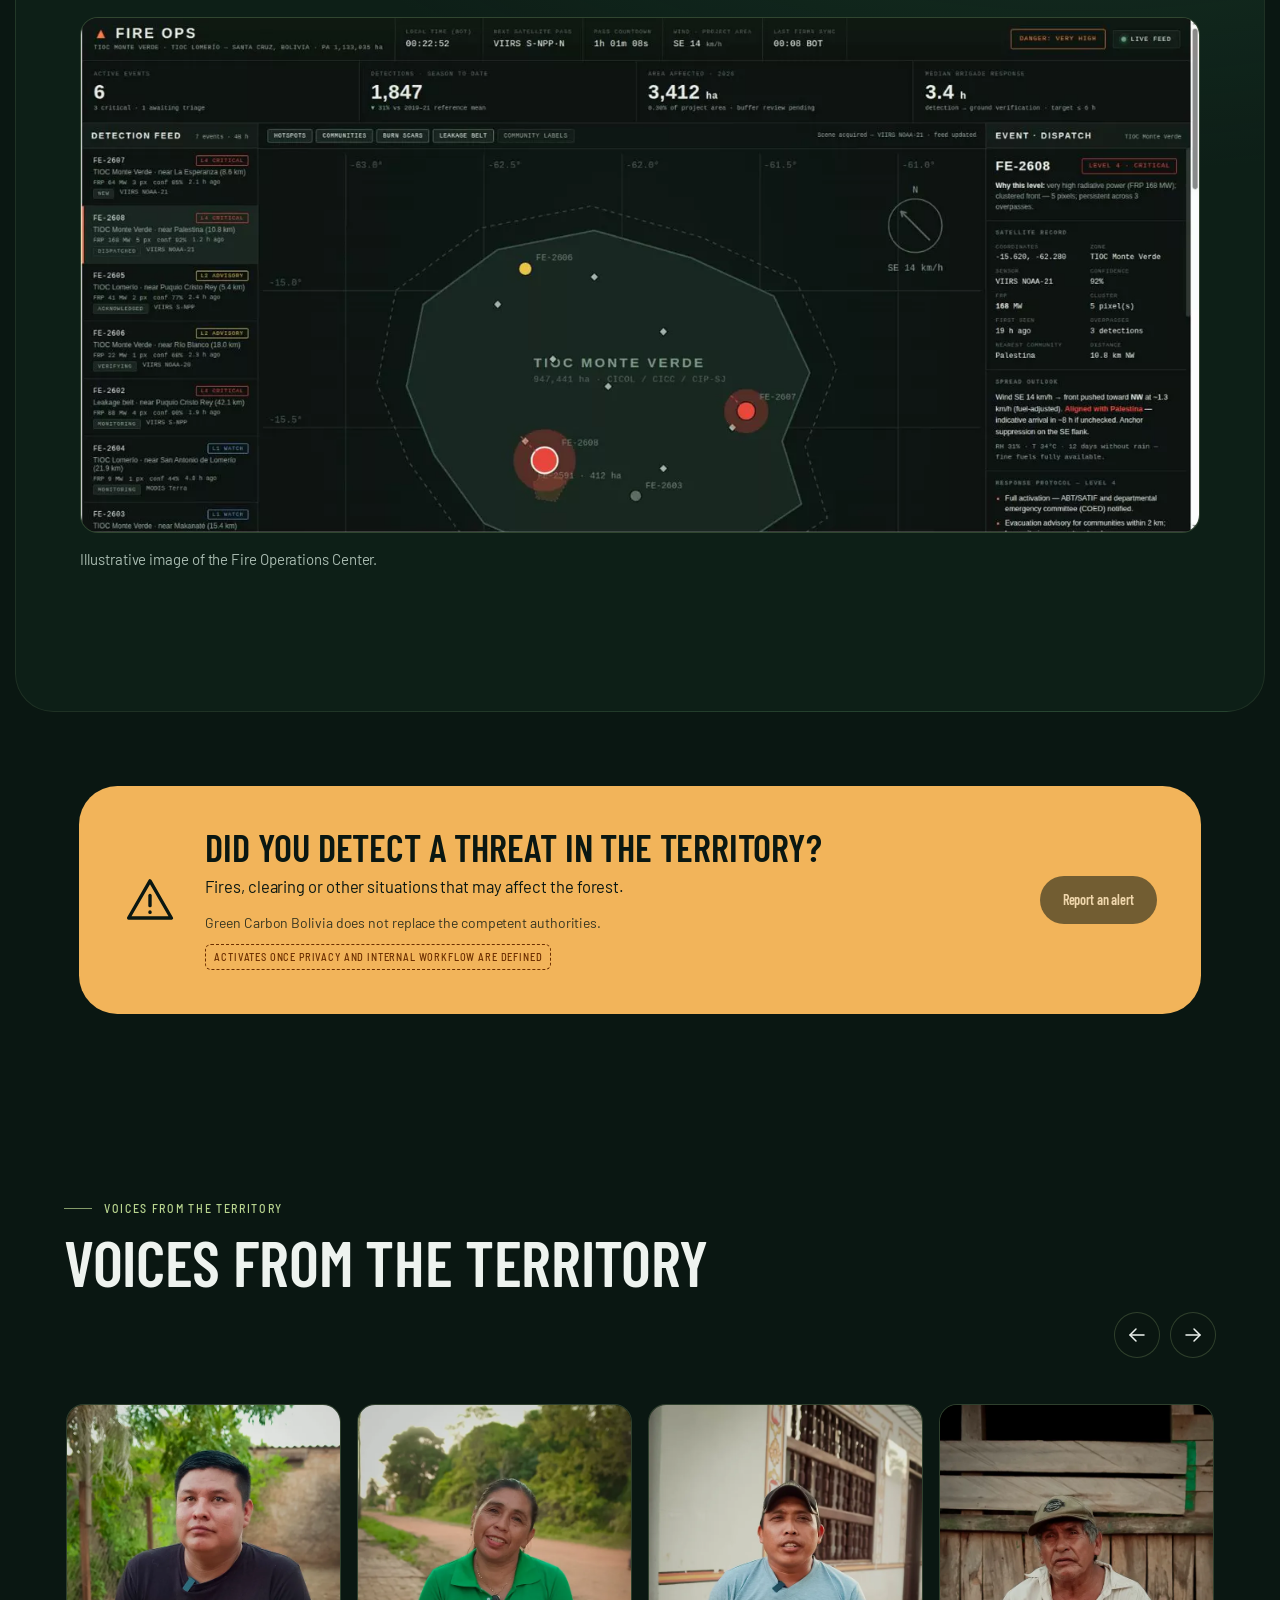
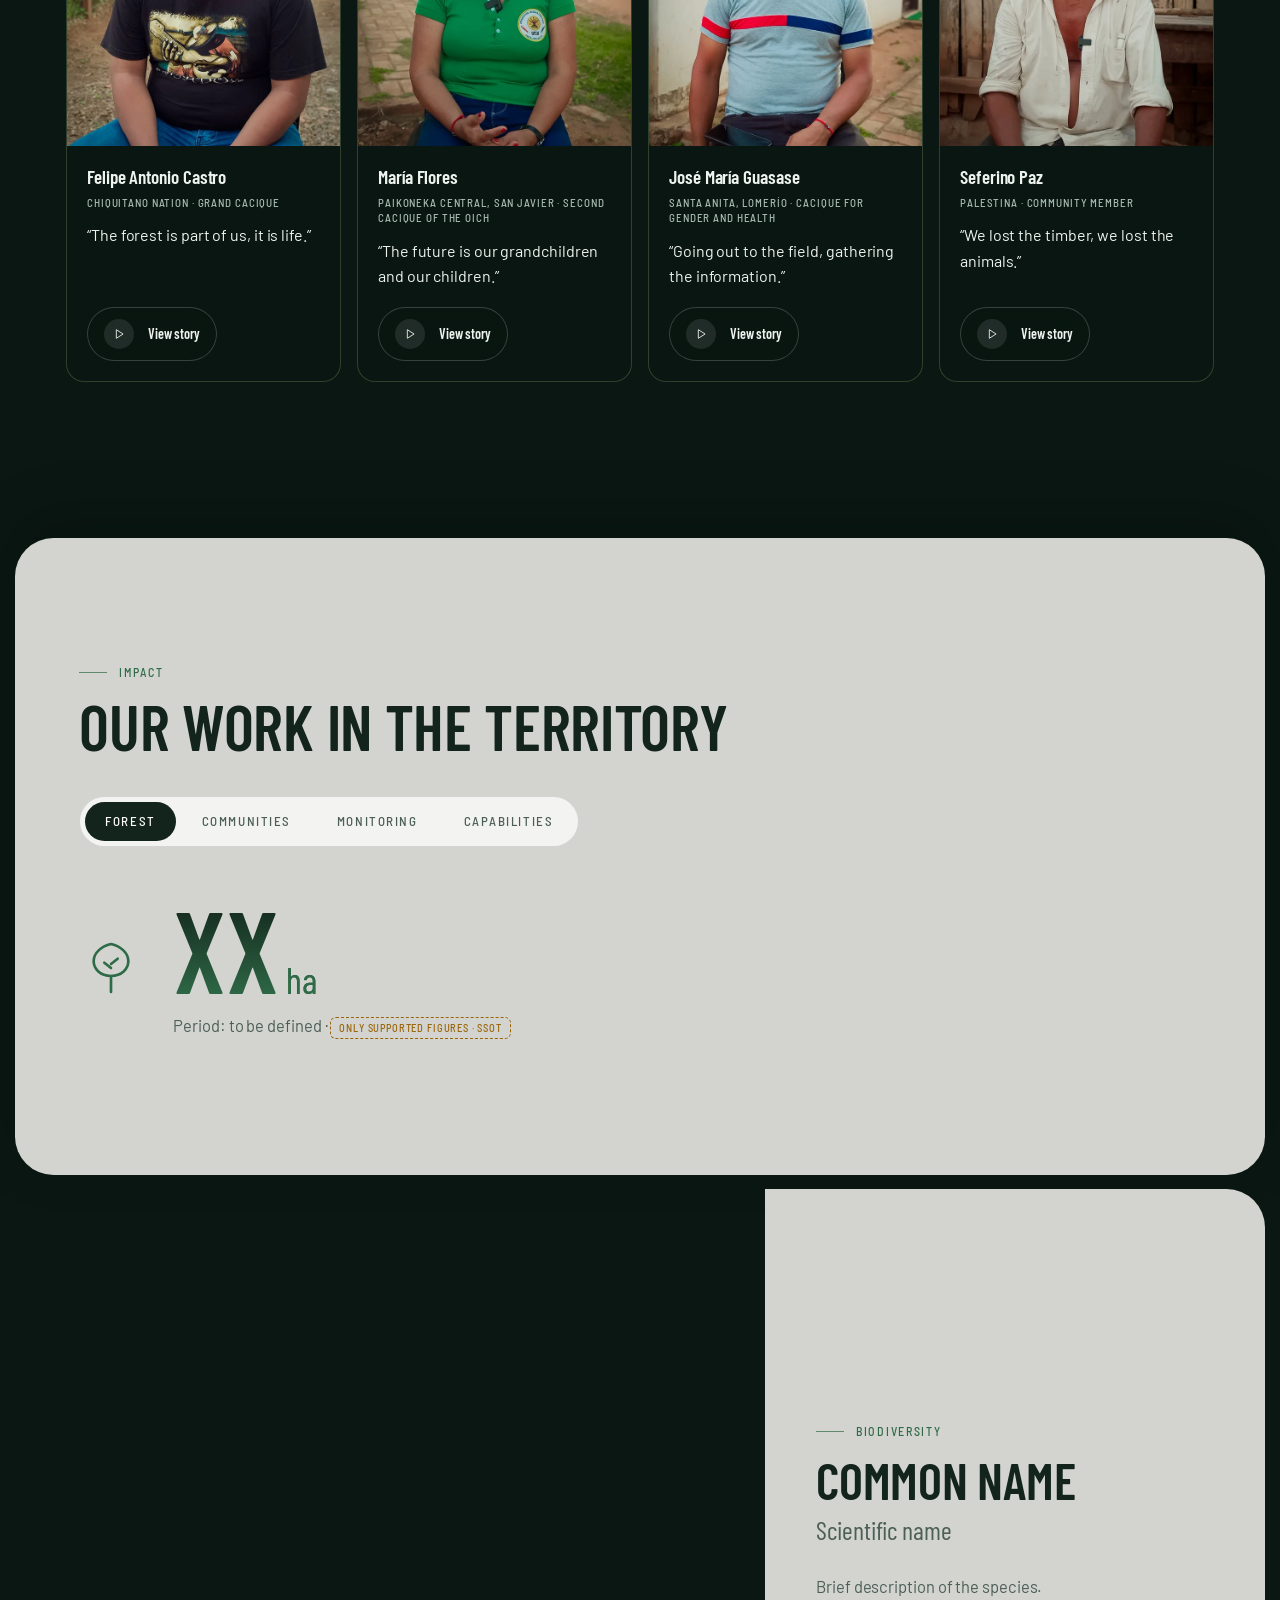
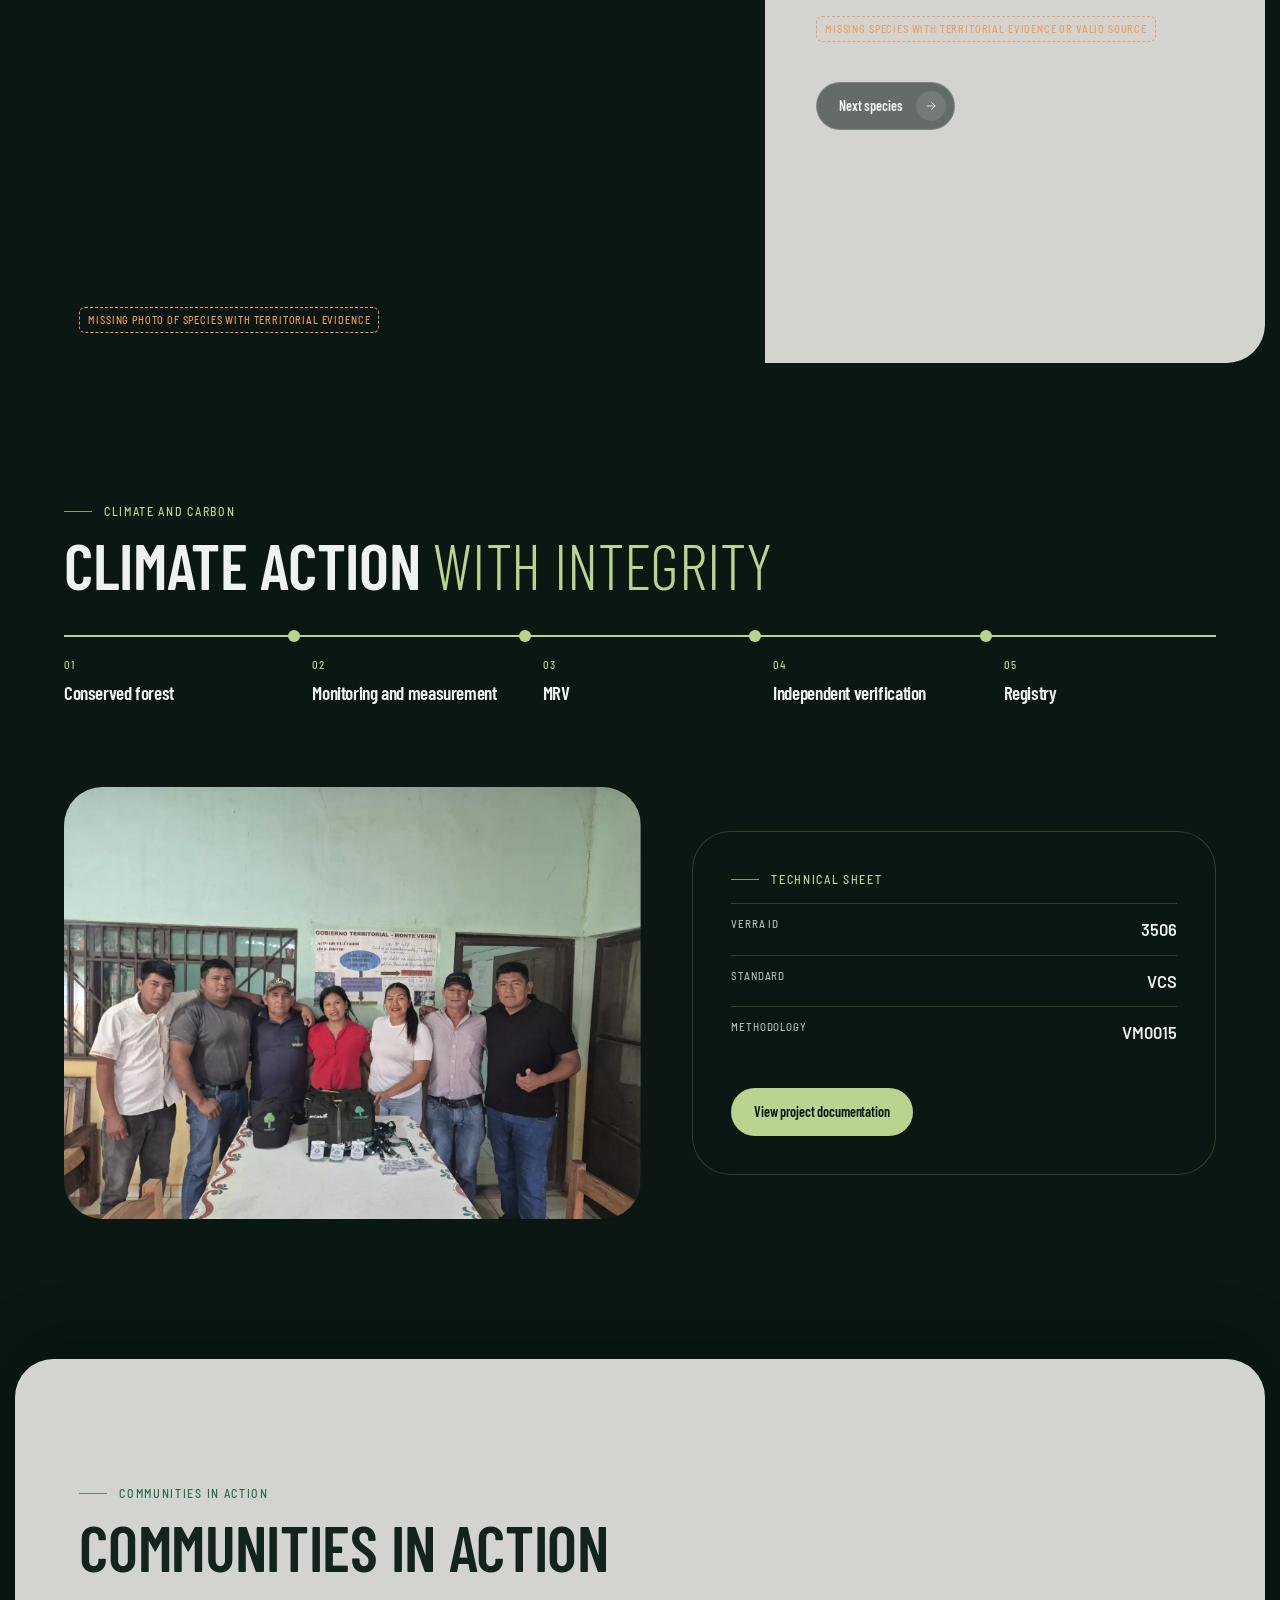
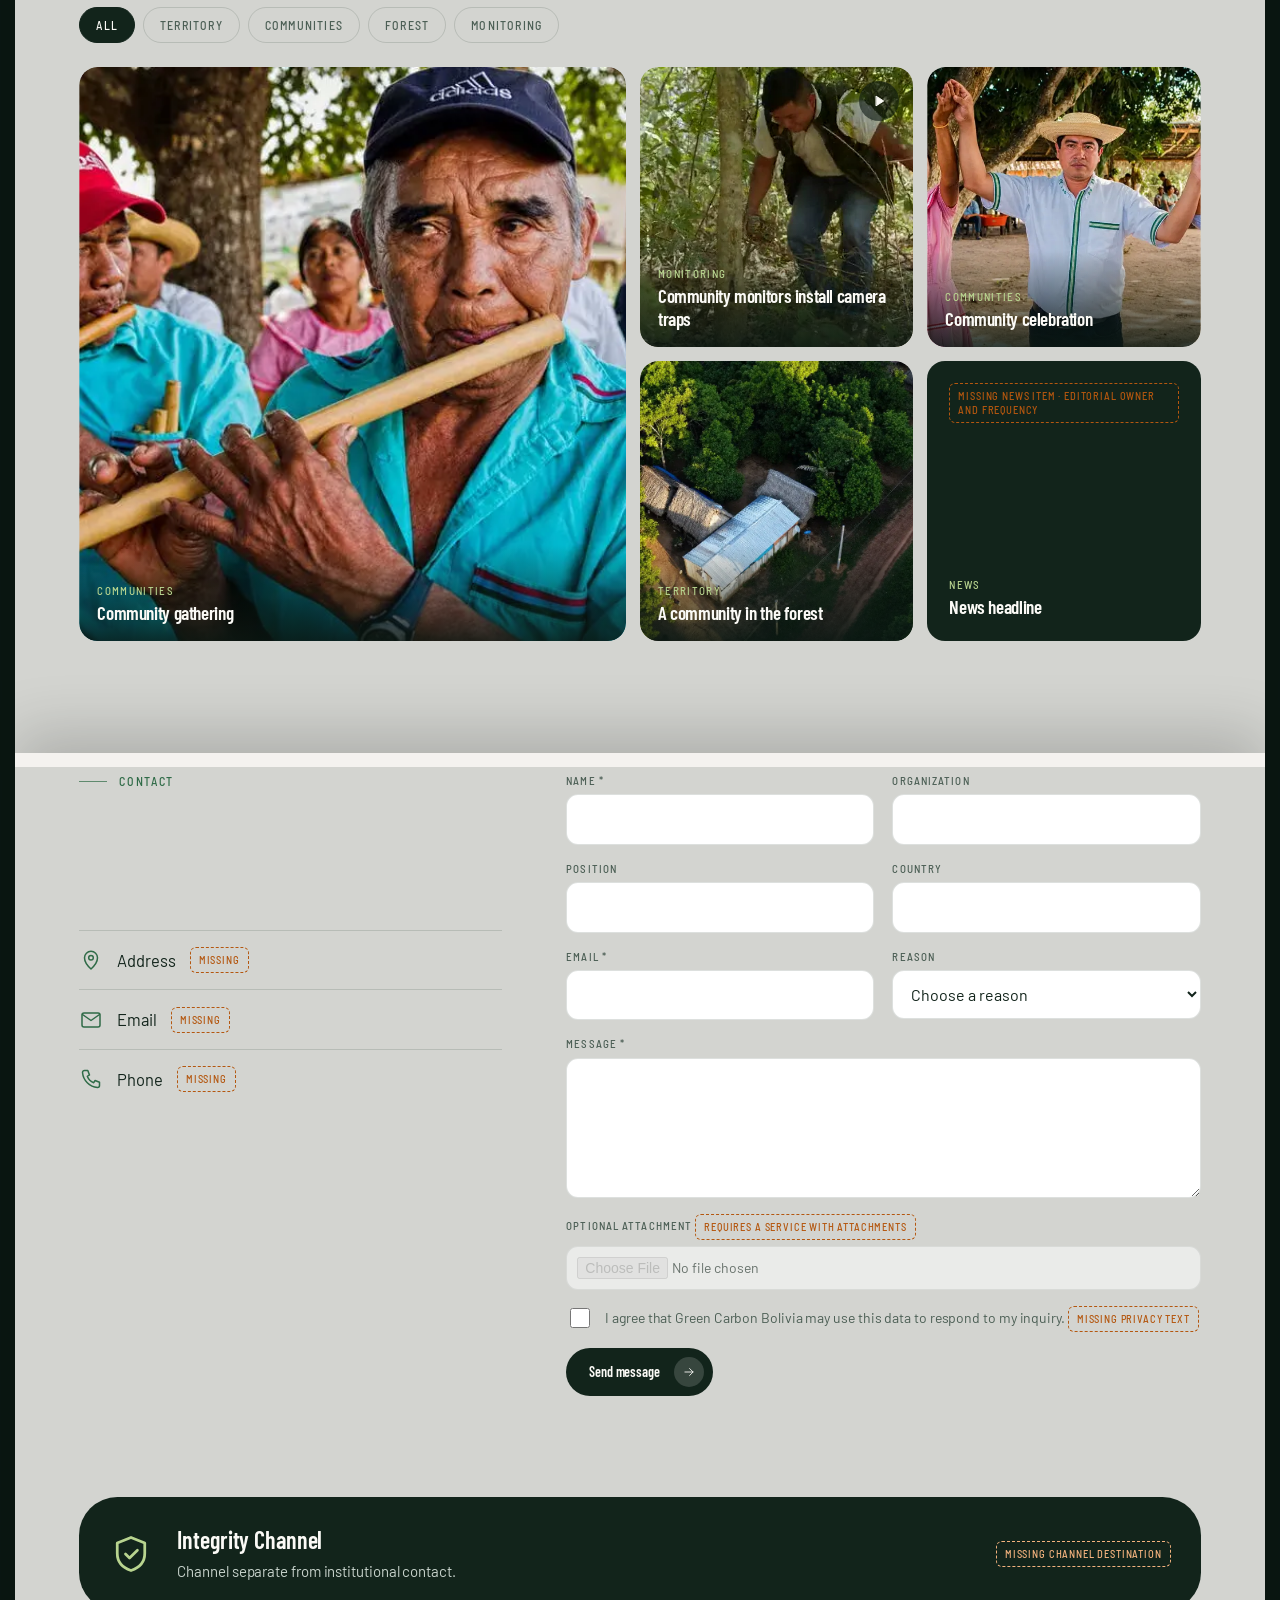
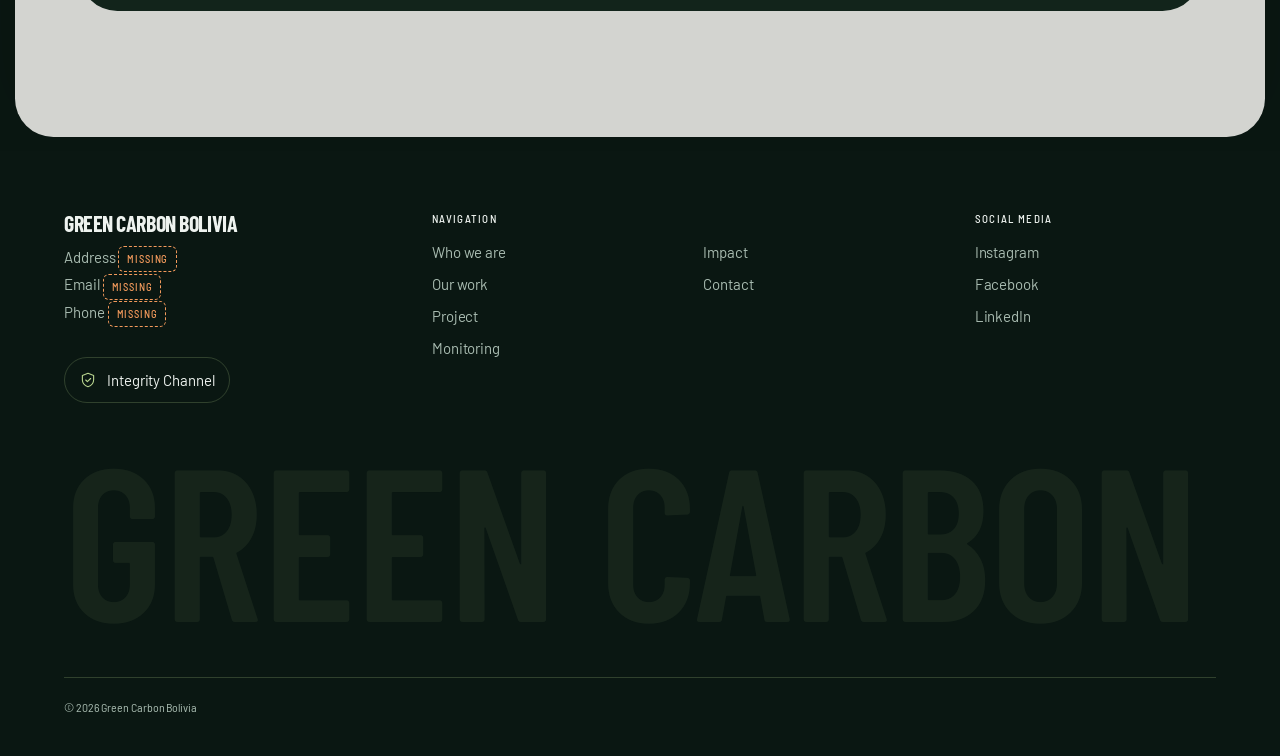
==== commit 51c4d99f: "Static review build of v1.2.3 + real testimonials (ES/EN) Co-Authored-By: Claude Opus 5.5 <noreply@a" ====
--- a/en/index.html
+++ b/en/index.html
@@ -319,11 +319,10 @@
       <h2 class="item">Voices from the territory</h2>
       <div class="carrusel-nav item"><button type="button" data-mover="-1" aria-label="Previous"><svg class="i"><use href="#i-flecha"/></svg></button><button type="button" data-mover="1" aria-label="Next"><svg class="i"><use href="#i-flecha"/></svg></button></div>
       <div class="carrusel" id="carrusel" tabindex="0" aria-label="Testimonials">
-        <article class="voz"><div class="retrato"><svg class="i"><use href="#i-retrato"/></svg></div><div class="voz-txt"><b>Full Name</b><span>Community · Role</span><q>Testimonial of up to two lines.</q><span class="pend">Missing portrait, testimonial and consent</span><a class="btn sec" aria-disabled="true"><svg class="i"><use href="#i-play"/></svg>View story</a></div></article>
-        <article class="voz"><div class="retrato"><svg class="i"><use href="#i-retrato"/></svg></div><div class="voz-txt"><b>Full Name</b><span>Community · Role</span><q>Testimonial of up to two lines.</q><span class="pend">Missing portrait, testimonial and consent</span><a class="btn sec" aria-disabled="true"><svg class="i"><use href="#i-play"/></svg>View story</a></div></article>
-        <article class="voz"><div class="retrato"><svg class="i"><use href="#i-retrato"/></svg></div><div class="voz-txt"><b>Full Name</b><span>Community · Role</span><q>Testimonial of up to two lines.</q><span class="pend">Missing portrait, testimonial and consent</span><a class="btn sec" aria-disabled="true"><svg class="i"><use href="#i-play"/></svg>View story</a></div></article>
-        <article class="voz"><div class="retrato"><svg class="i"><use href="#i-retrato"/></svg></div><div class="voz-txt"><b>Full Name</b><span>Community · Role</span><q>Testimonial of up to two lines.</q><span class="pend">Missing portrait, testimonial and consent</span><a class="btn sec" aria-disabled="true"><svg class="i"><use href="#i-play"/></svg>View story</a></div></article>
-        <article class="voz"><div class="retrato"><svg class="i"><use href="#i-retrato"/></svg></div><div class="voz-txt"><b>Full Name</b><span>Community · Role</span><q>Testimonial of up to two lines.</q><span class="pend">Missing portrait, testimonial and consent</span><a class="btn sec" aria-disabled="true"><svg class="i"><use href="#i-play"/></svg>View story</a></div></article>
+        <article class="voz"><div class="retrato"><img src="../wp-content/themes/greencarbon/assets/testimonios/felipe-antonio-castro.webp" alt="" loading="lazy"></div><div class="voz-txt"><b>Felipe Antonio Castro</b><span>Chiquitano Nation · Grand Cacique</span><q>The forest is part of us, it is life.</q><a class="btn sec" href="../wp-content/themes/greencarbon/assets/testimonios/felipe-antonio-castro.mp4" target="_blank" rel="noopener"><svg class="i"><use href="#i-play"/></svg>View story</a></div></article>
+        <article class="voz"><div class="retrato"><img src="../wp-content/themes/greencarbon/assets/testimonios/maria-flores.webp" alt="" loading="lazy"></div><div class="voz-txt"><b>María Flores</b><span>Paikoneka Central, San Javier · Second Cacique of the OICH</span><q>The future is our grandchildren and our children.</q><a class="btn sec" href="../wp-content/themes/greencarbon/assets/testimonios/maria-flores.mp4" target="_blank" rel="noopener"><svg class="i"><use href="#i-play"/></svg>View story</a></div></article>
+        <article class="voz"><div class="retrato"><img src="../wp-content/themes/greencarbon/assets/testimonios/jose-maria-guasase.webp" alt="" loading="lazy"></div><div class="voz-txt"><b>José María Guasase</b><span>Santa Anita, Lomerío · Cacique for Gender and Health</span><q>Going out to the field, gathering the information.</q><a class="btn sec" href="../wp-content/themes/greencarbon/assets/testimonios/jose-maria-guasase.mp4" target="_blank" rel="noopener"><svg class="i"><use href="#i-play"/></svg>View story</a></div></article>
+        <article class="voz"><div class="retrato"><img src="../wp-content/themes/greencarbon/assets/testimonios/seferino-paz.webp" alt="" loading="lazy"></div><div class="voz-txt"><b>Seferino Paz</b><span>Palestina · Community member</span><q>We lost the timber, we lost the animals.</q><a class="btn sec" href="../wp-content/themes/greencarbon/assets/testimonios/seferino-paz.mp4" target="_blank" rel="noopener"><svg class="i"><use href="#i-play"/></svg>View story</a></div></article>
       </div>
     </div>
   </section>
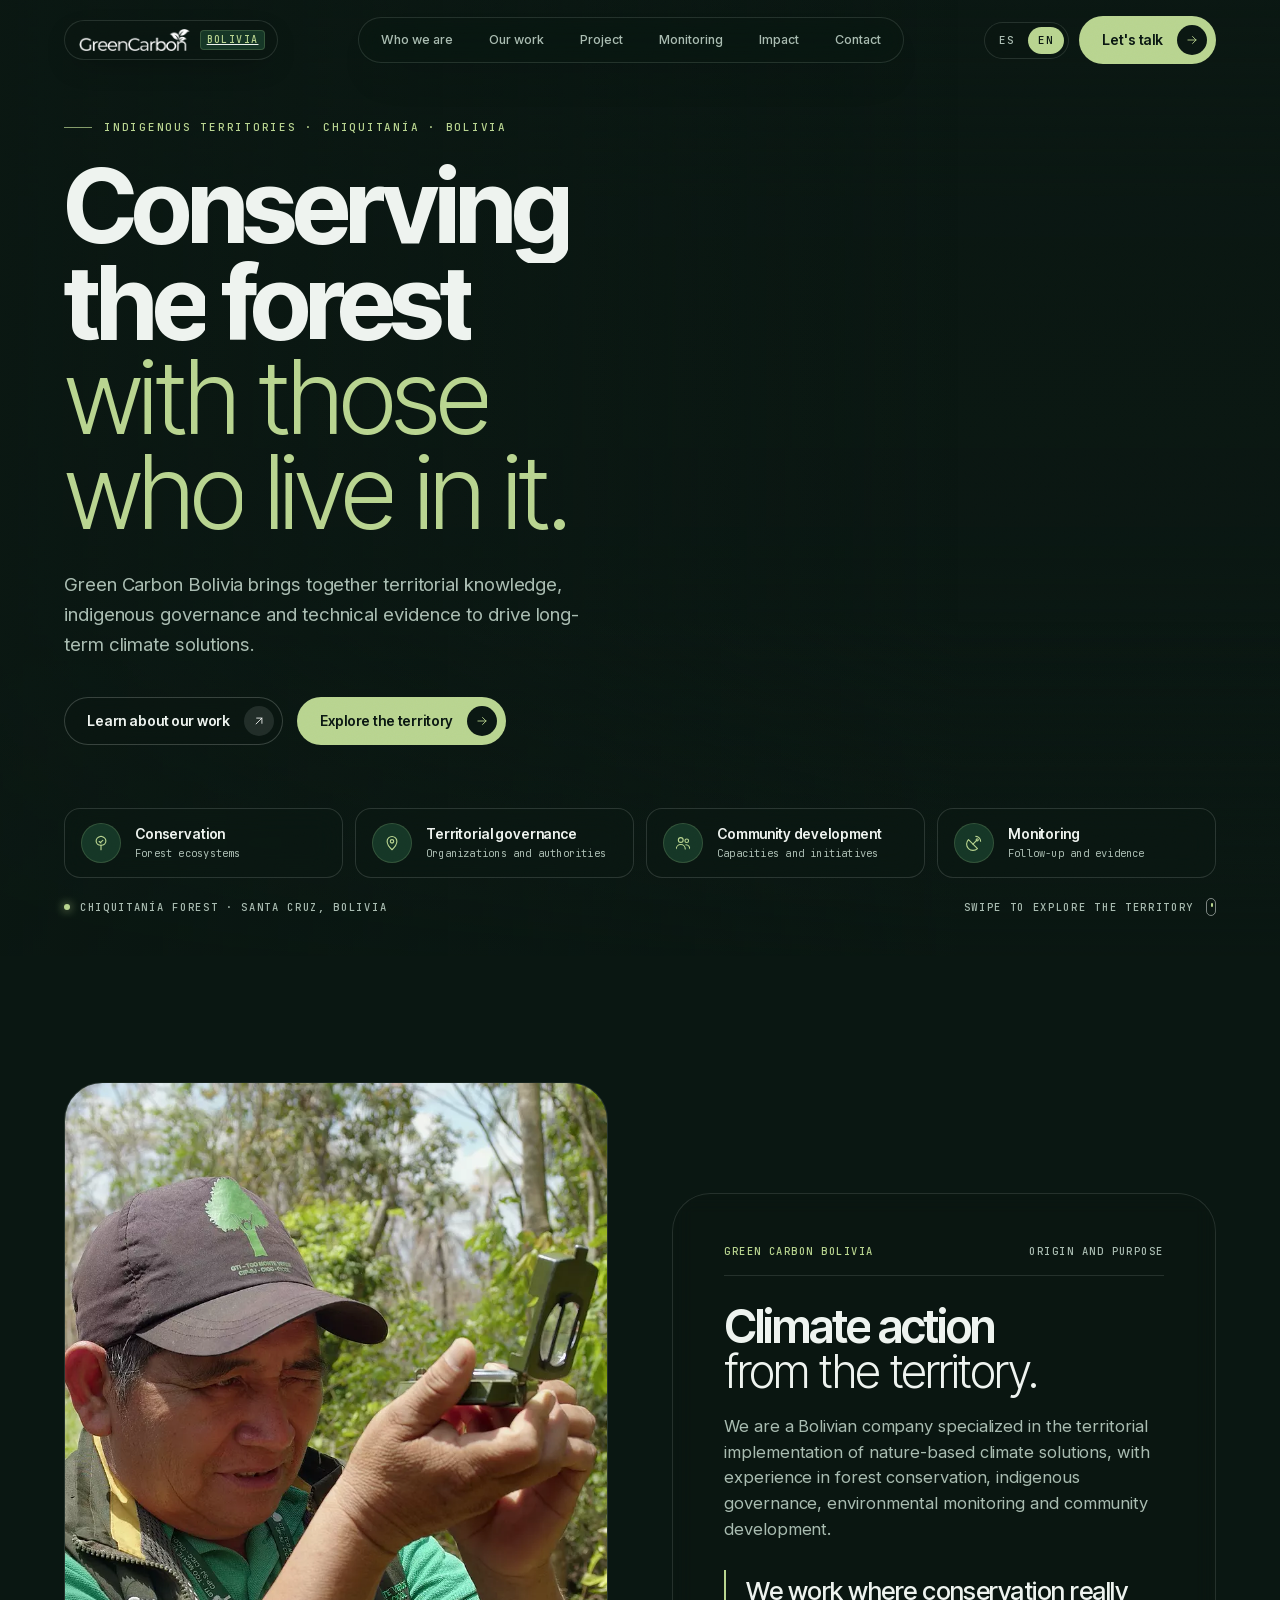
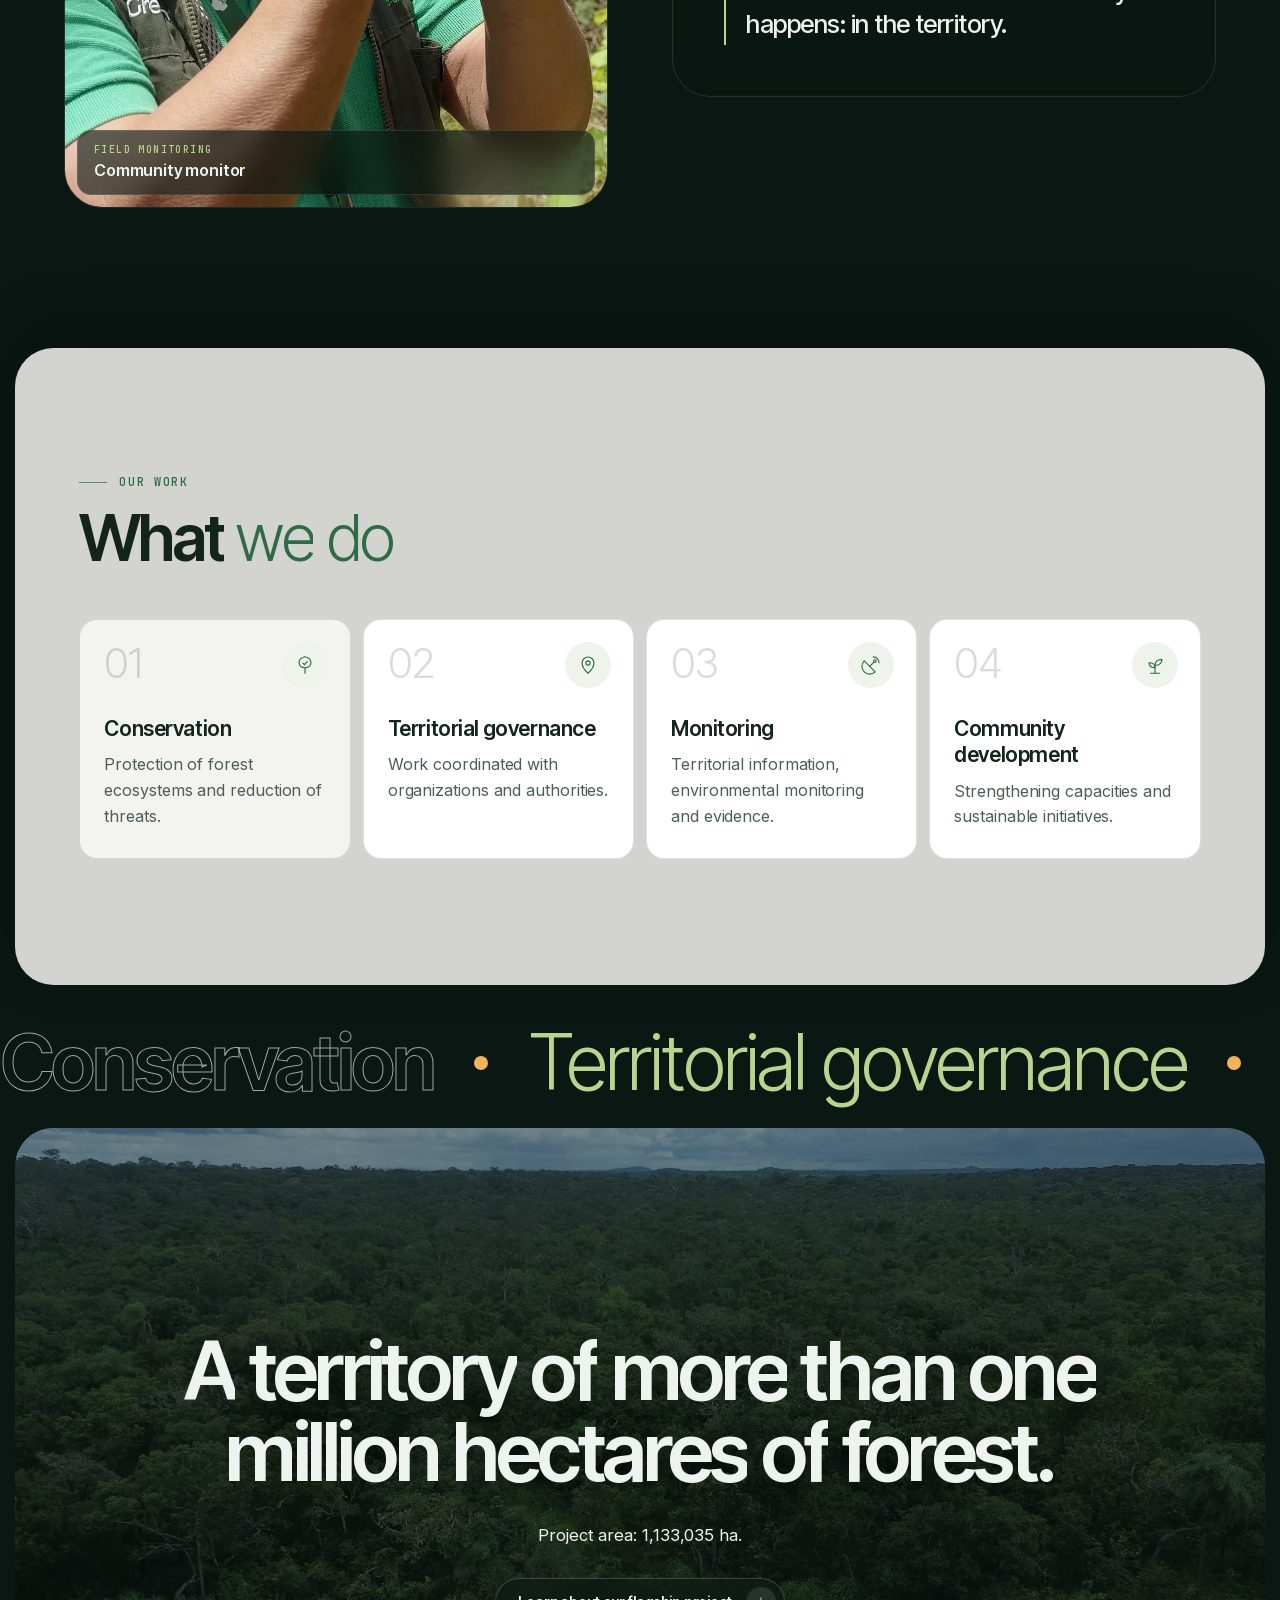
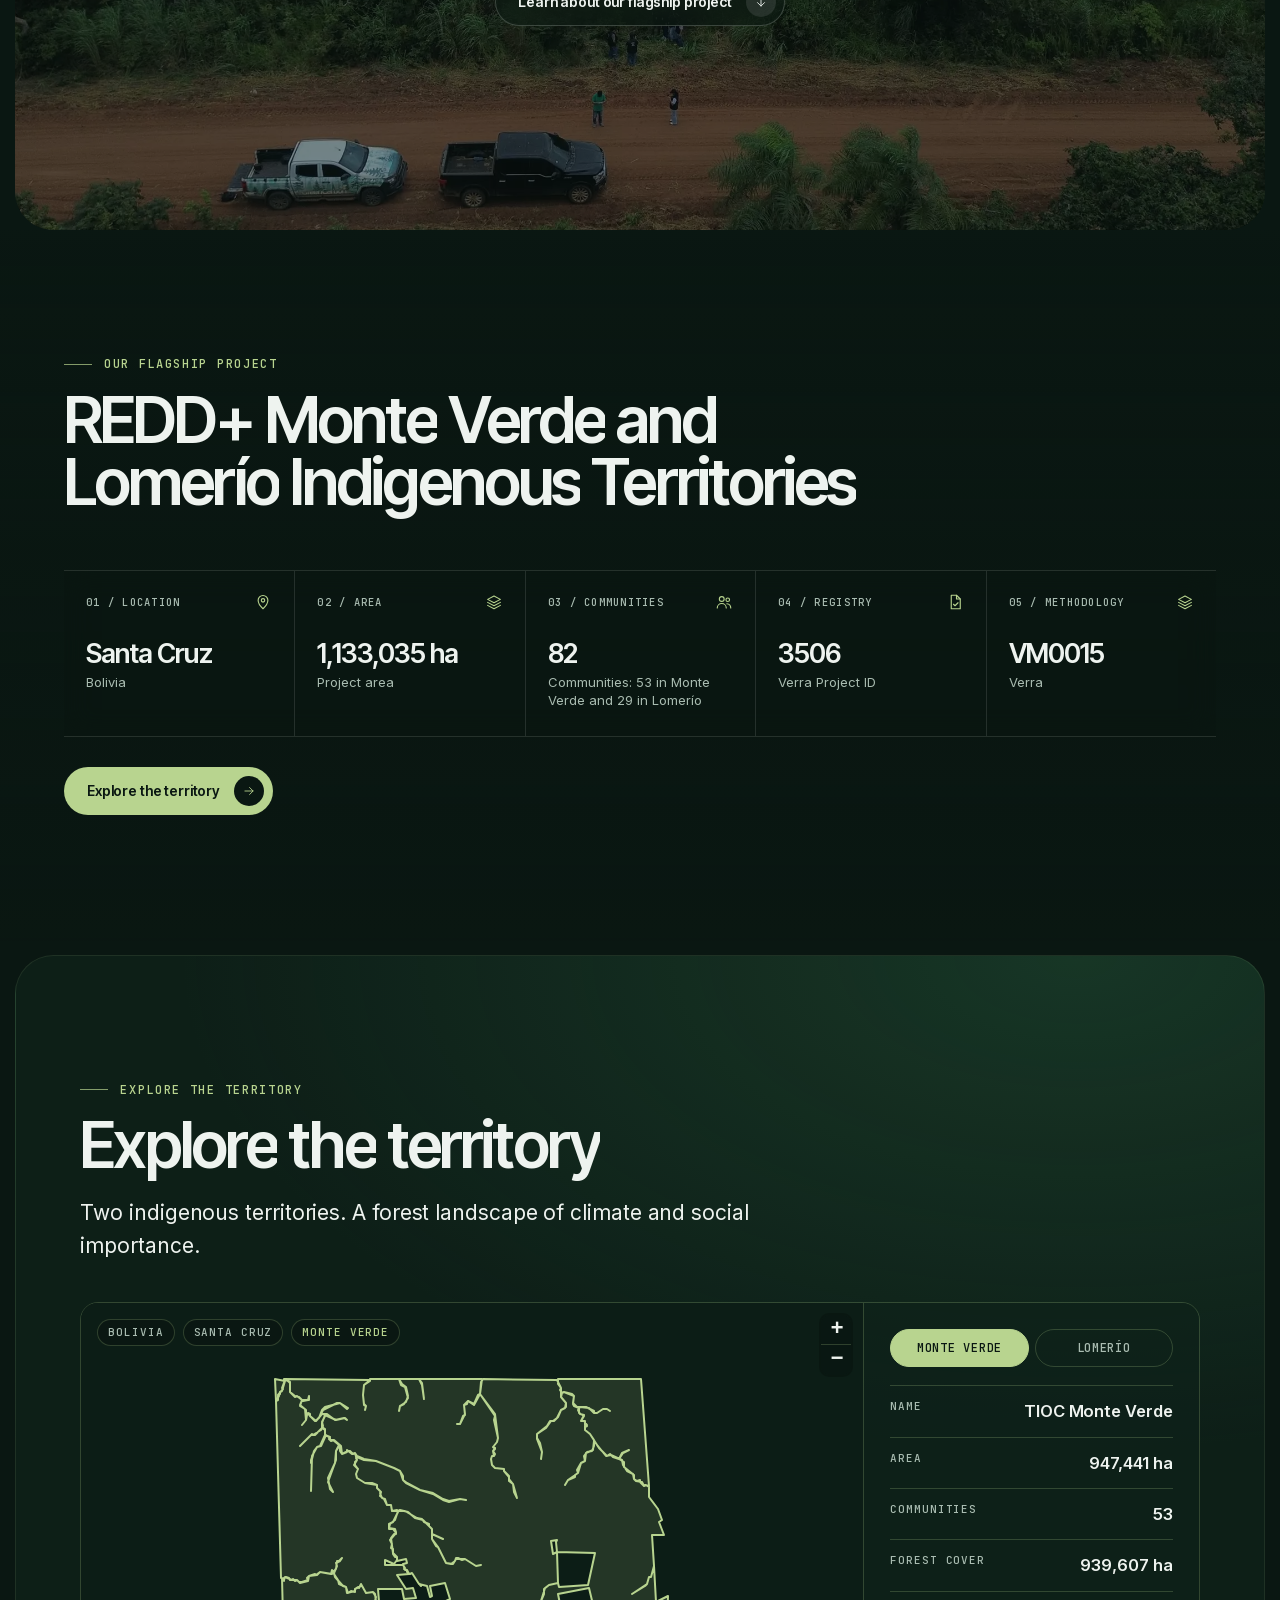
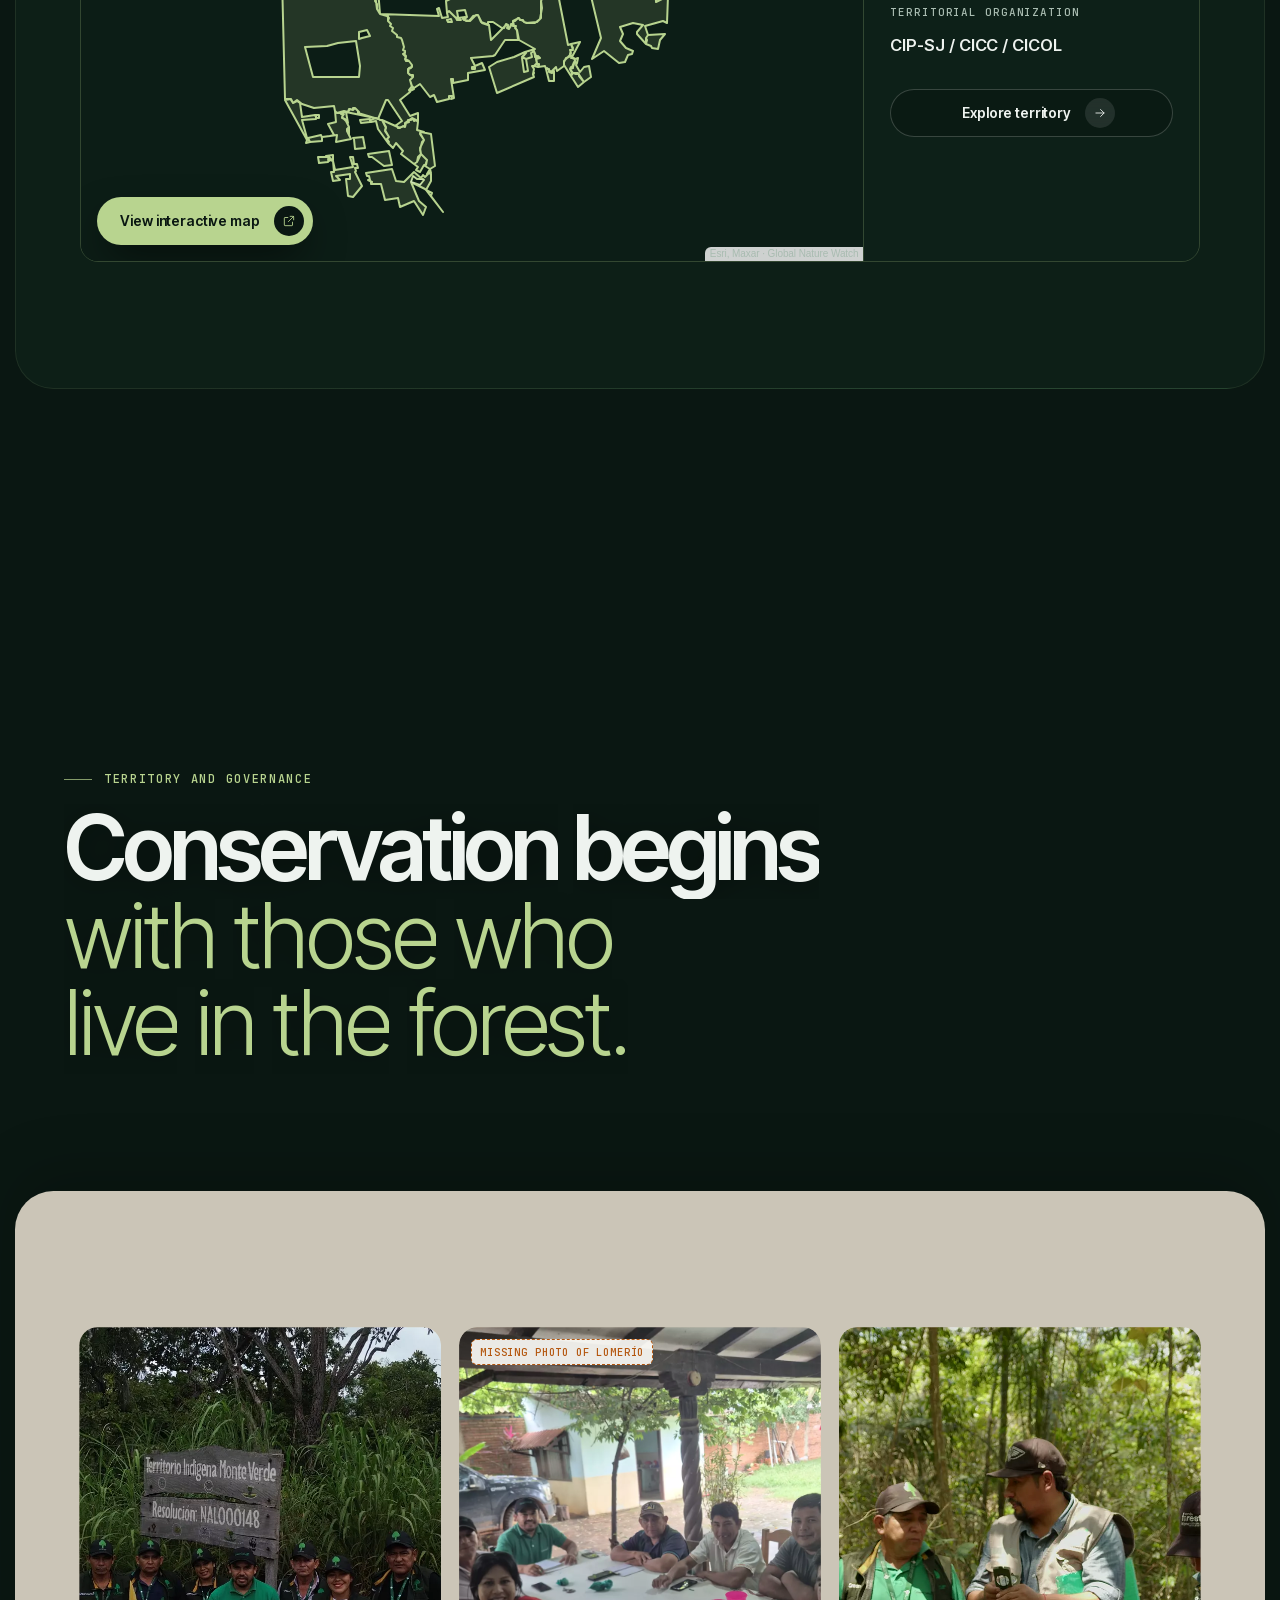
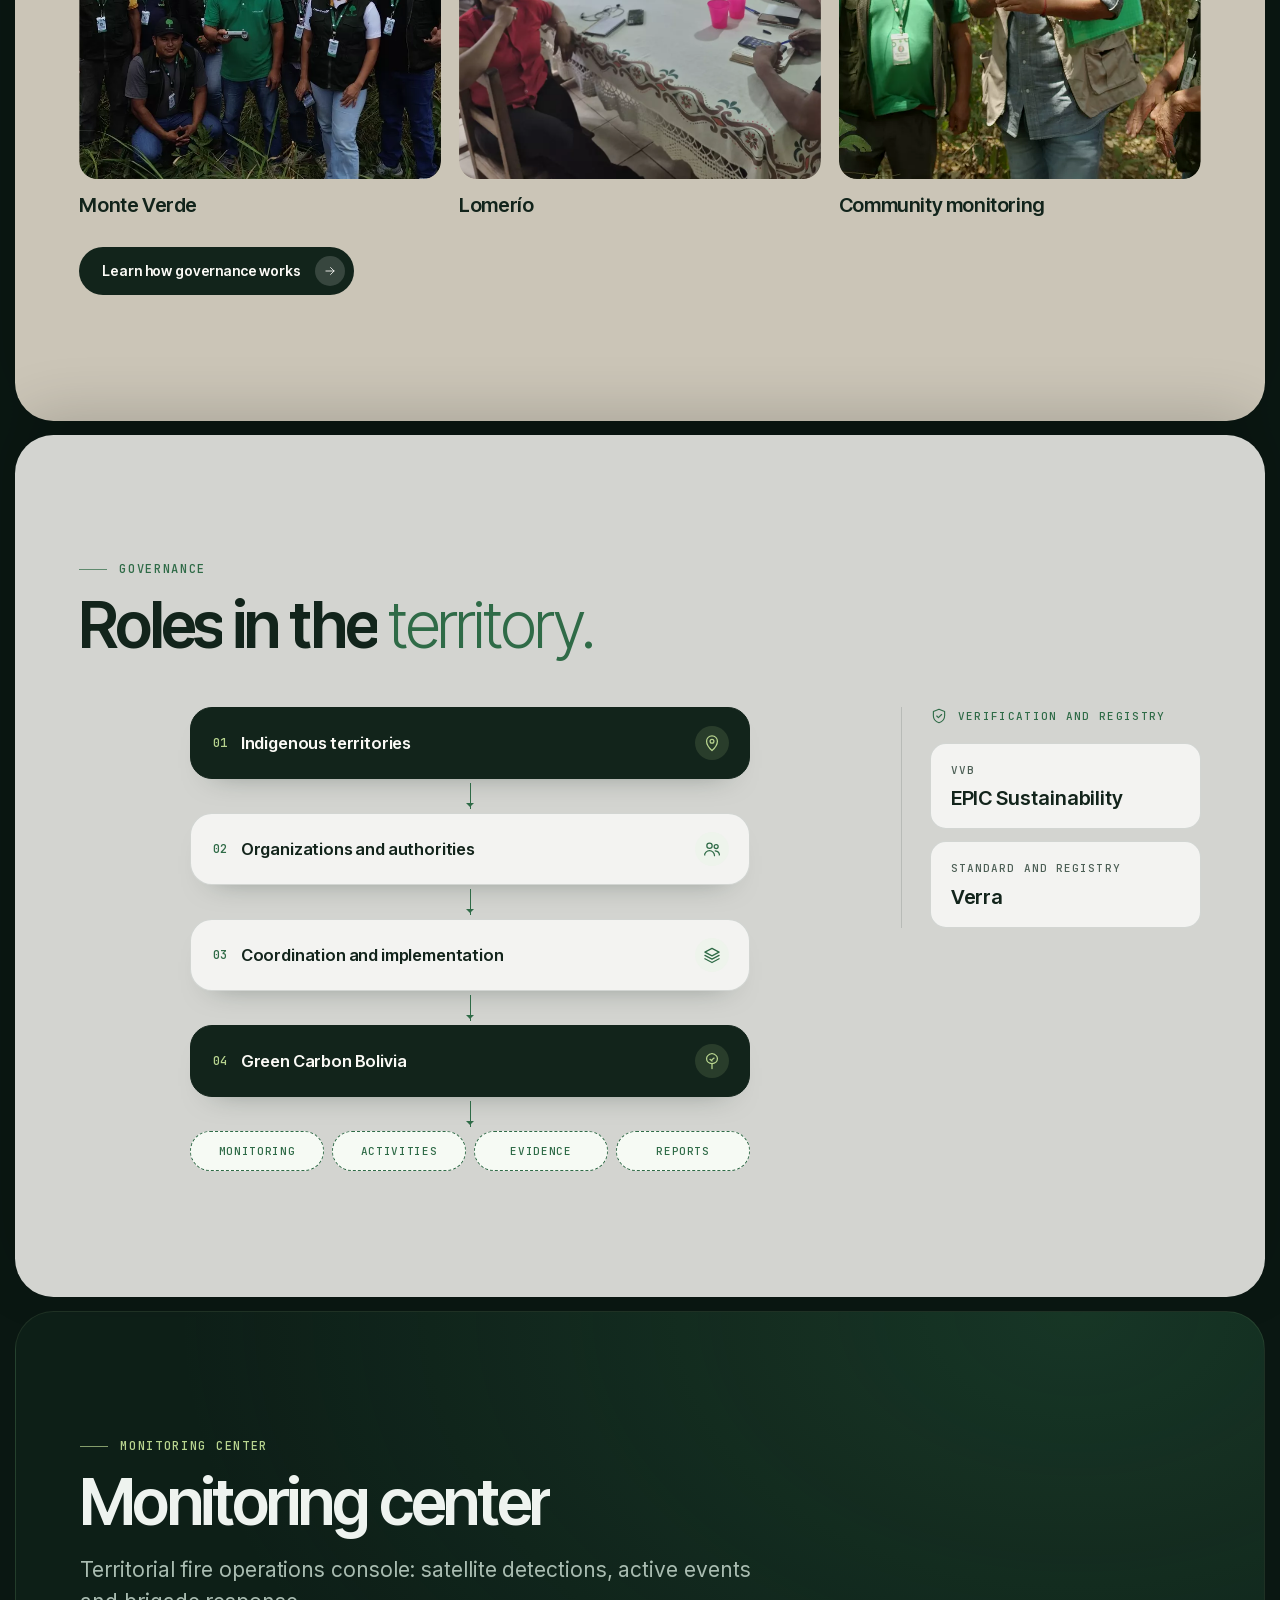
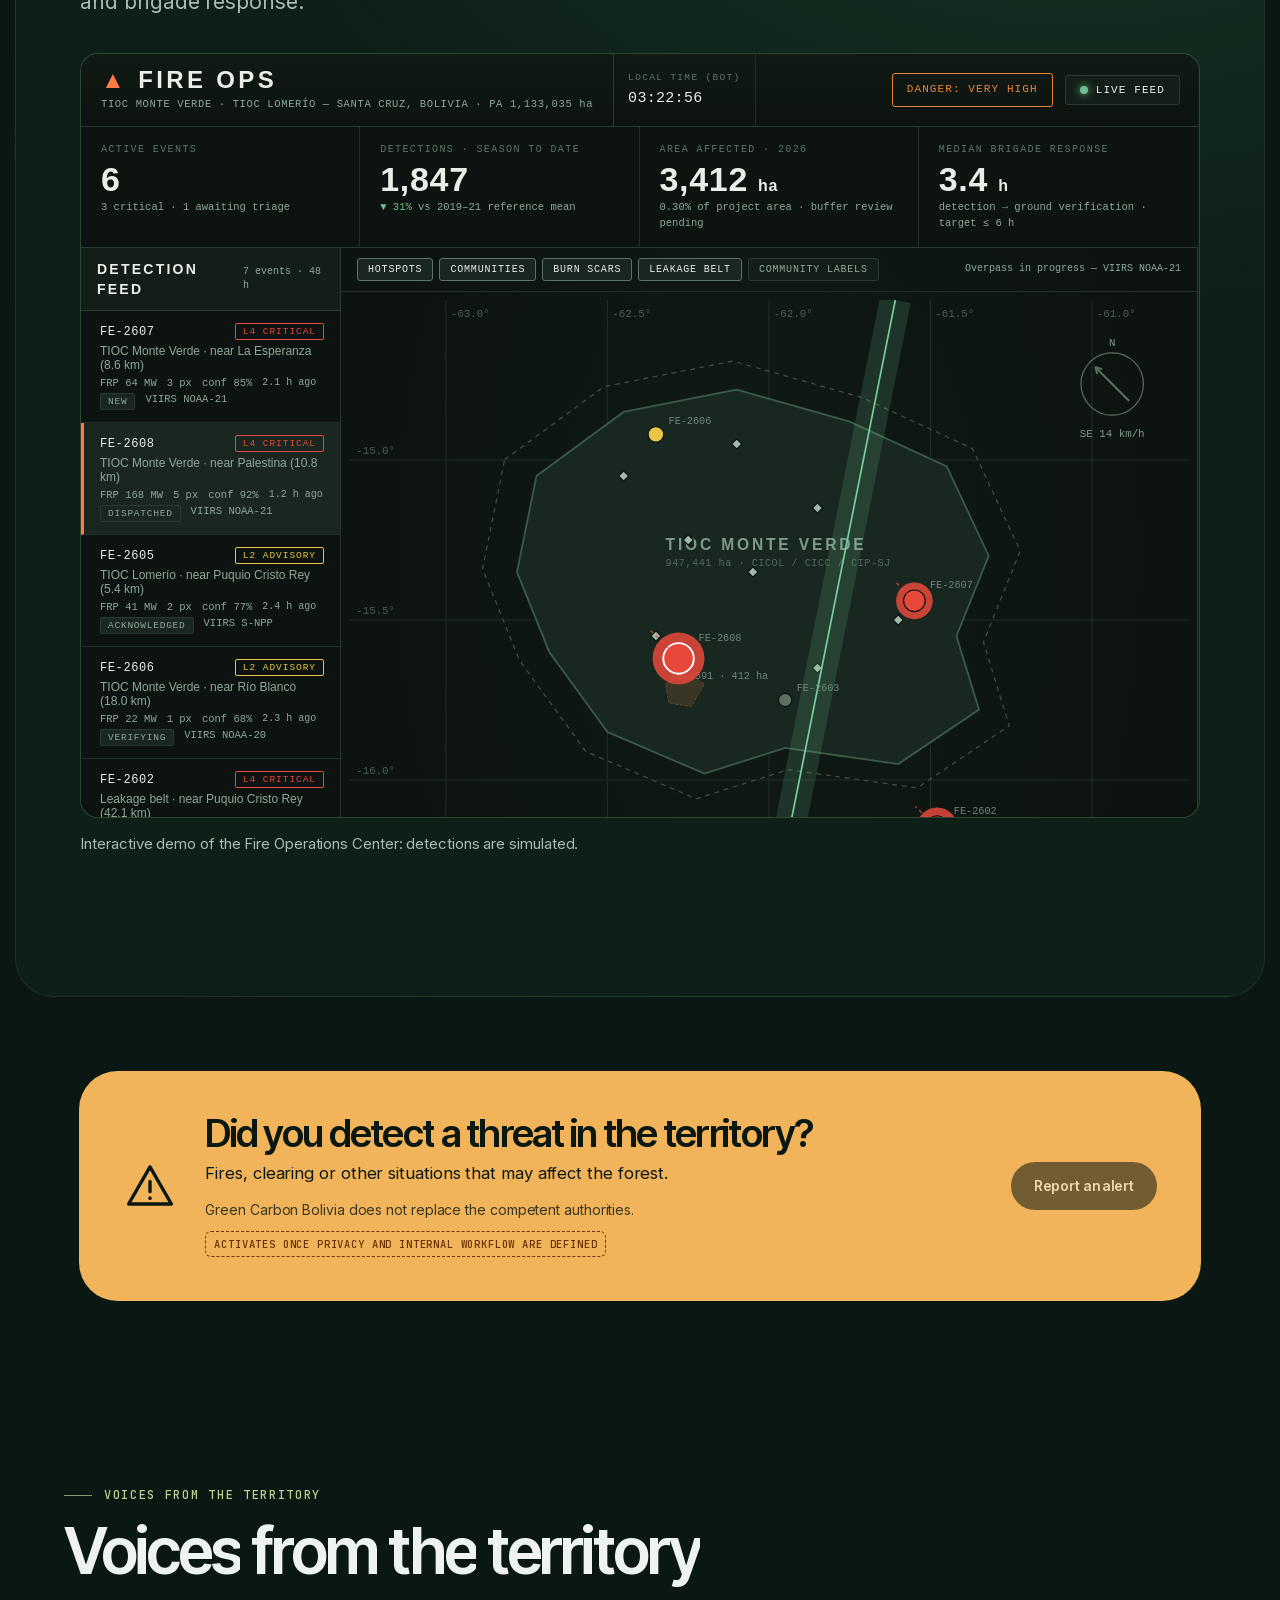
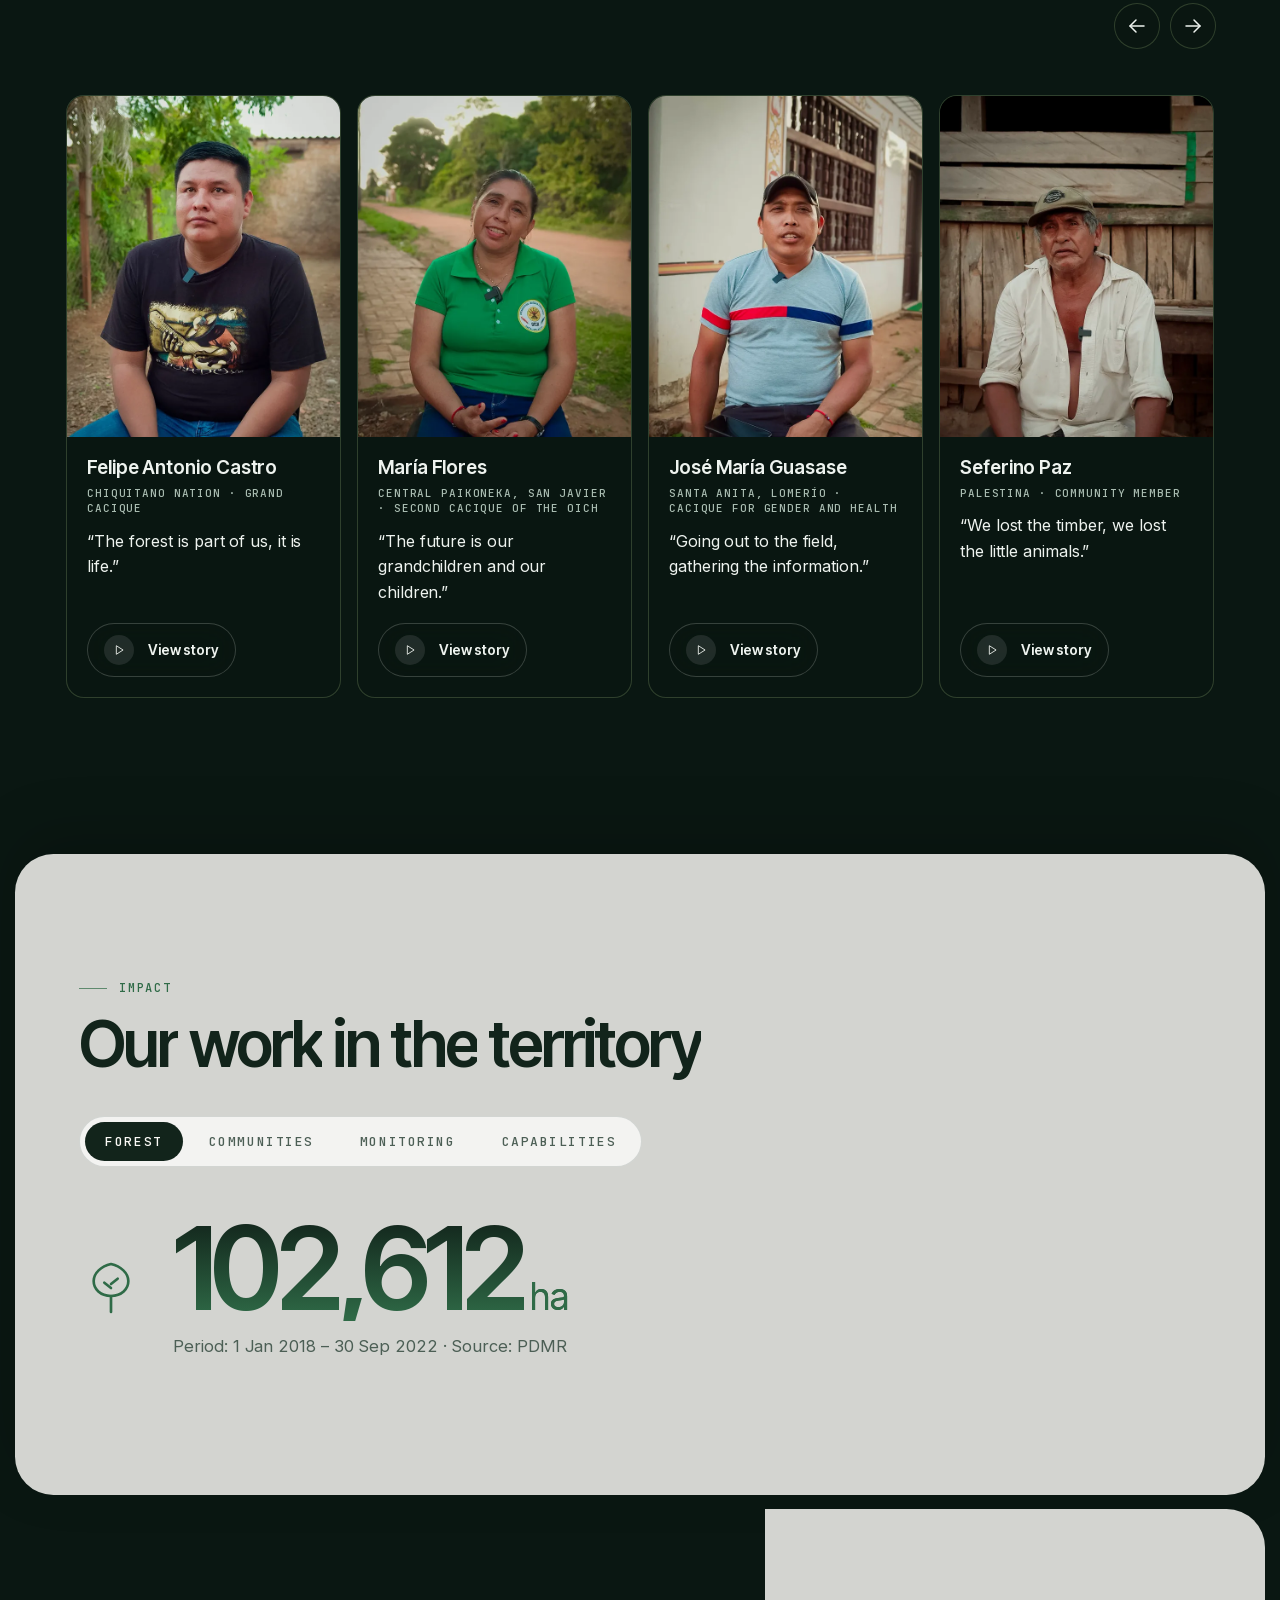
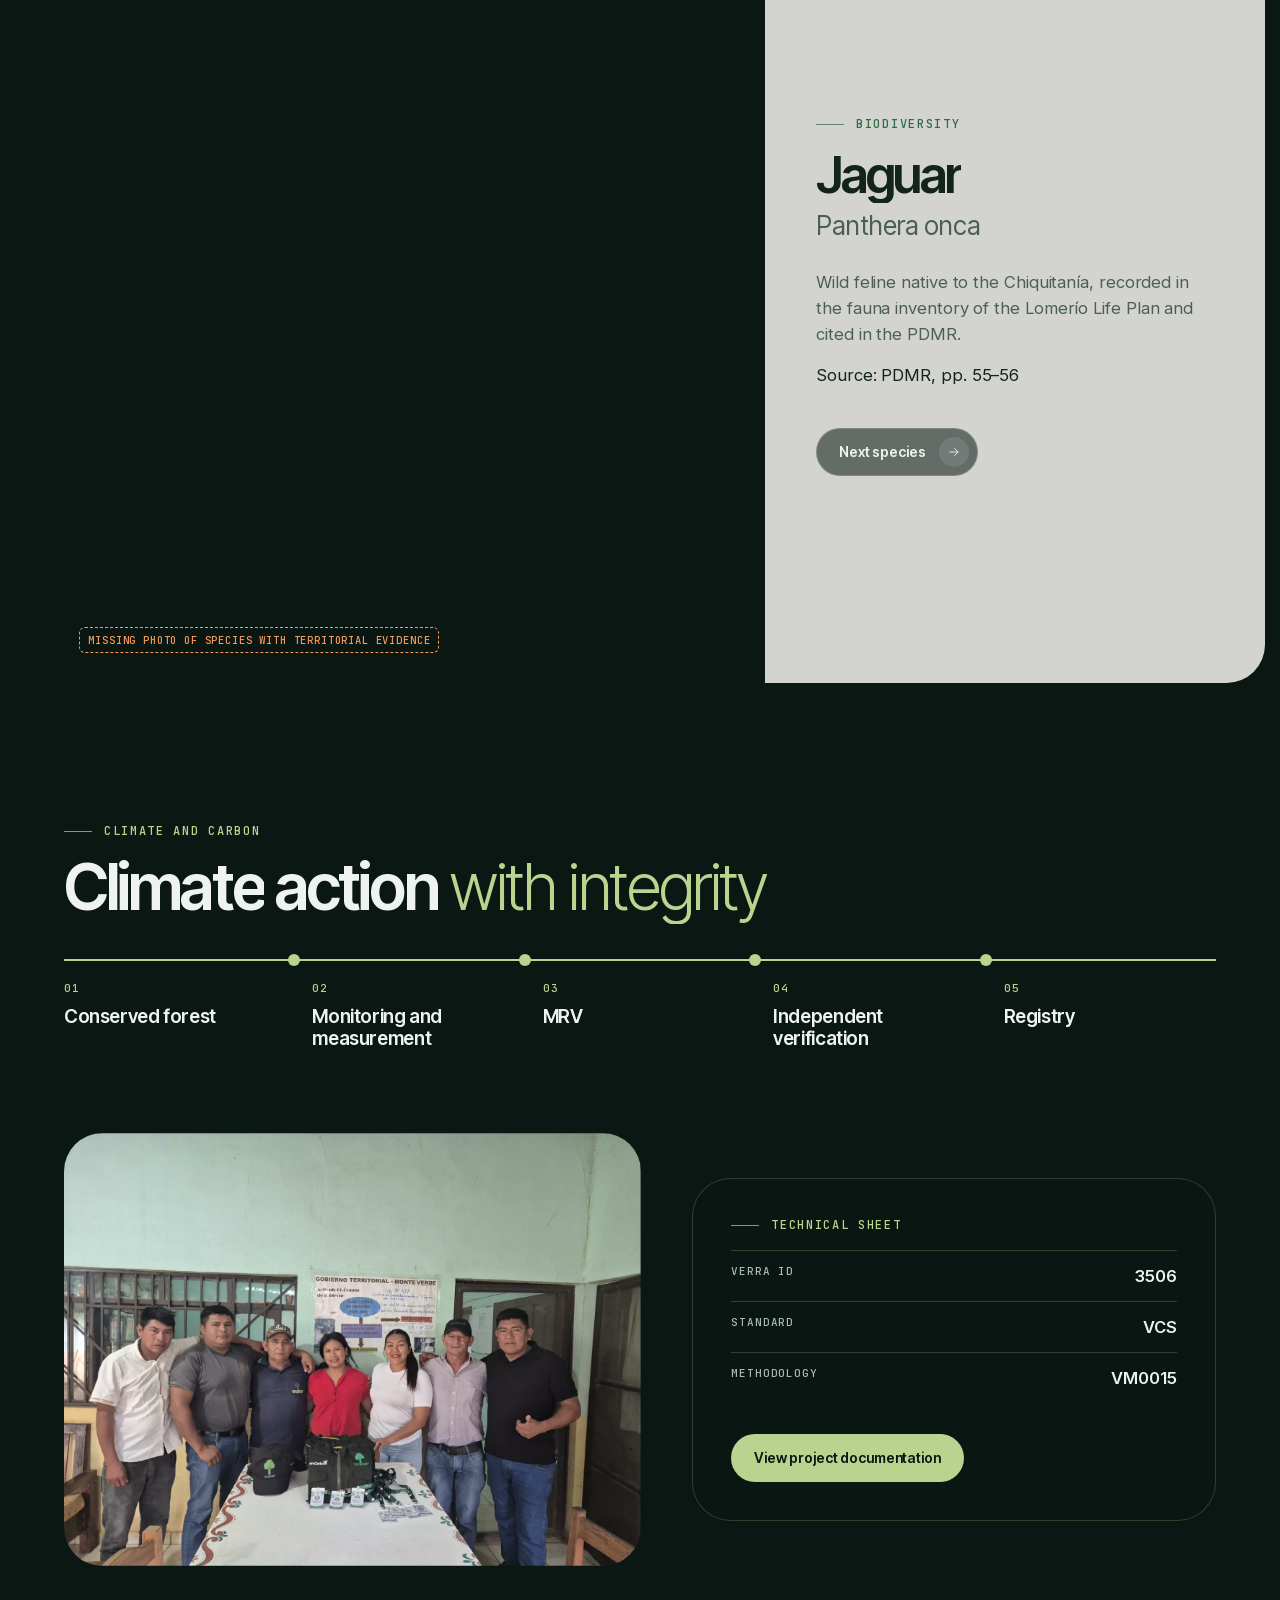
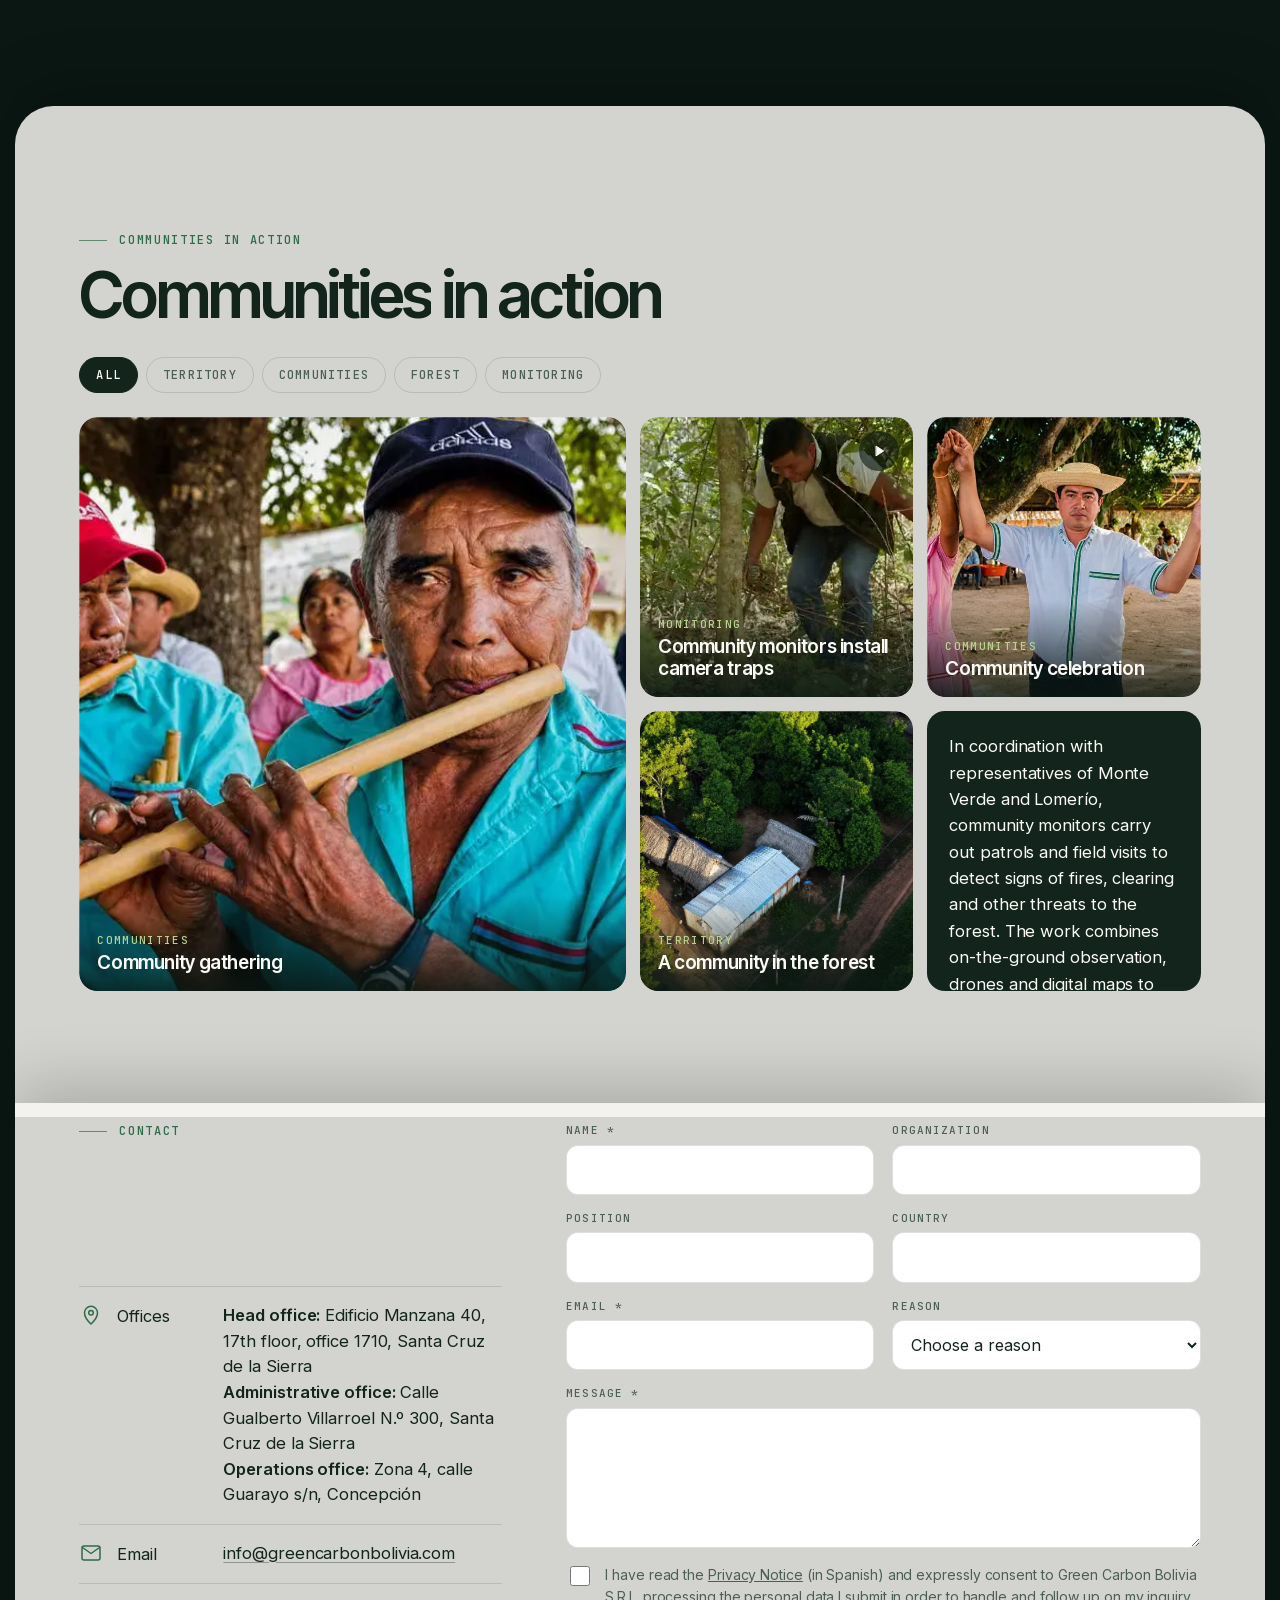
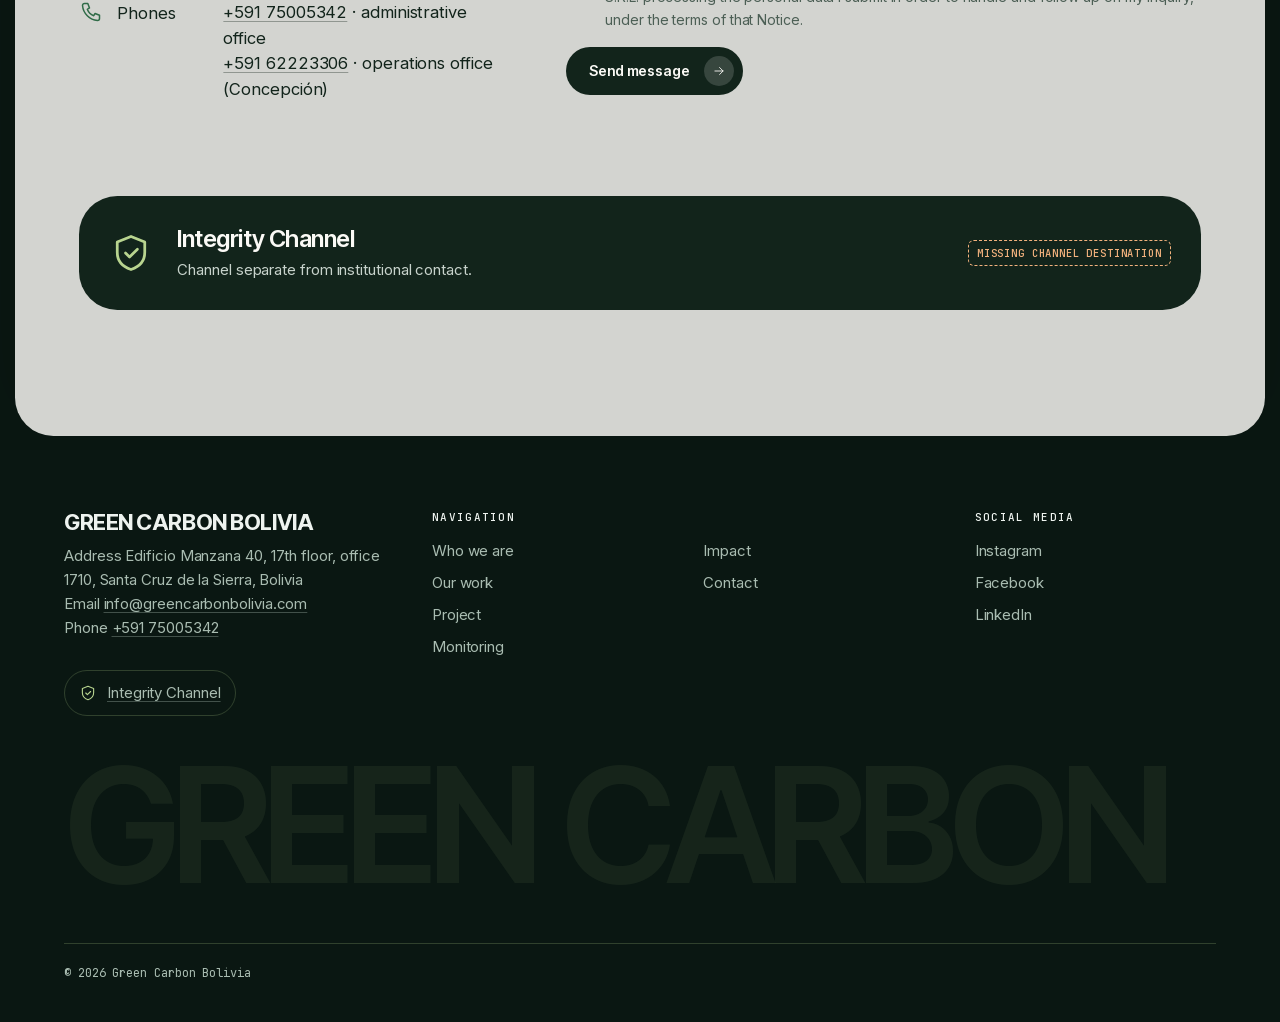
==== commit f6bdb5a4: "Static review build of v1.3.2 (ES/EN) Co-Authored-By: Claude Opus 5.5 <noreply@anthropic.com> Claude" ====
--- a/en/index.html
+++ b/en/index.html
@@ -7,11 +7,34 @@
 <meta name="description" content="Green Carbon Bolivia brings together territorial knowledge, indigenous governance and technical evidence to drive long-term climate solutions.">
 <link rel="alternate" hreflang="es" href="../">
 <link rel="alternate" hreflang="en" href="../en/">
-<link rel="preconnect" href="https://fonts.googleapis.com">
-<link rel="stylesheet" href="https://fonts.googleapis.com/css2?family=Barlow+Condensed:wght@300;400;500;600;700;800&family=Barlow:wght@400;500;600;700&family=Barlow+Semi+Condensed:wght@400;500&display=swap">
+<link rel="alternate" hreflang="x-default" href="../">
 <meta name='robots' content='noindex, nofollow' />
 	<style>img:is([sizes="auto" i], [sizes^="auto," i]) { contain-intrinsic-size: 3000px 1500px }</style>
-	<script type="text/javascript">
+	<link rel="preload" href="../wp-content/themes/greencarbon/fonts/inter-tight-latin.woff2" as="font" type="font/woff2" crossorigin>
+<link rel="preload" href="../wp-content/themes/greencarbon/fonts/inter-latin.woff2" as="font" type="font/woff2" crossorigin>
+<link rel="preload" href="../wp-content/themes/greencarbon/assets/logo-white.webp" as="image" fetchpriority="high">
+<link rel="preload" href="../wp-content/themes/greencarbon/pack/v/manifest.json?v=7" as="fetch" crossorigin media="(max-aspect-ratio: 1/1)">
+<link rel="canonical" href="../en/">
+<meta name="theme-color" content="#0a1712">
+<meta property="og:type" content="website">
+<meta property="og:site_name" content="Green Carbon Bolivia">
+<meta property="og:title" content="Green Carbon Bolivia">
+<meta property="og:description" content="Green Carbon Bolivia brings together territorial knowledge, indigenous governance and technical evidence to drive long-term climate solutions.">
+<meta property="og:url" content="../en/">
+<meta property="og:locale" content="en_US">
+<meta property="og:locale:alternate" content="es_LA">
+<meta property="og:image" content="../wp-content/themes/greencarbon/assets/compartir.jpg">
+<meta property="og:image:width" content="1200">
+<meta property="og:image:height" content="630">
+<meta property="og:image:alt" content="Aerial view of the forest in the territory, with a dirt road and team vehicles">
+<meta name="twitter:card" content="summary_large_image">
+<meta name="twitter:title" content="Green Carbon Bolivia">
+<meta name="twitter:description" content="Green Carbon Bolivia brings together territorial knowledge, indigenous governance and technical evidence to drive long-term climate solutions.">
+<meta name="twitter:image" content="../wp-content/themes/greencarbon/assets/compartir.jpg">
+<script type="application/ld+json">{"@context":"https:\/\/schema.org","@graph":[{"@type":"Organization","@id":"..\/#organizacion","name":"Green Carbon Bolivia","url":"..\/","description":"Green Carbon Bolivia brings together territorial knowledge, indigenous governance and technical evidence to drive long-term climate solutions.","logo":"..\/wp-content\/themes\/greencarbon\/apple-touch-icon.png","sameAs":["https:\/\/www.instagram.com\/greencarbonbolivia\/","https:\/\/www.facebook.com\/profile.php?id=61588363234428","https:\/\/www.linkedin.com\/company\/greencarbon-bolivia\/"],"email":"info@greencarbonbolivia.com","address":{"@type":"PostalAddress","streetAddress":"Edificio Manzana 40, piso 17, oficina 1710","addressLocality":"Santa Cruz de la Sierra","addressCountry":"BO"},"contactPoint":[{"@type":"ContactPoint","contactType":"customer support","telephone":"+591-75005342","email":"info@greencarbonbolivia.com","areaServed":"BO","availableLanguage":["es","en"]}]},{"@type":"WebSite","@id":"..\/#sitio","url":"..\/","name":"Green Carbon Bolivia","inLanguage":["es","en"],"publisher":{"@id":"..\/#organizacion"}},{"@type":"WebPage","@id":"..\/?lang=en#pagina","url":"..\/?lang=en","name":"Green Carbon Bolivia","description":"Green Carbon Bolivia brings together territorial knowledge, indigenous governance and technical evidence to drive long-term climate solutions.","inLanguage":"en","isPartOf":{"@id":"..\/#sitio"},"about":{"@id":"..\/#organizacion"},"primaryImageOfPage":{"@type":"ImageObject","url":"..\/wp-content\/themes\/greencarbon\/assets\/compartir.jpg"}}]}</script>
+<link rel="icon" href="../wp-content/themes/greencarbon/favicon.ico" sizes="32x32">
+<link rel="apple-touch-icon" href="../wp-content/themes/greencarbon/apple-touch-icon.png">
+<script type="text/javascript">
 /* <![CDATA[ */
 window._wpemojiSettings = {"baseUrl":"https:\/\/s.w.org\/images\/core\/emoji\/16.0.1\/72x72\/","ext":".png","svgUrl":"https:\/\/s.w.org\/images\/core\/emoji\/16.0.1\/svg\/","svgExt":".svg","source":{"concatemoji":"..\/wp-includes\/js\/wp-emoji-release.min.js?ver=6.8.3"}};
 /*! This file is auto-generated */
@@ -43,7 +66,7 @@
 :where(.wp-block-columns.is-layout-flex){gap: 2em;}:where(.wp-block-columns.is-layout-grid){gap: 2em;}
 :root :where(.wp-block-pullquote){font-size: 1.5em;line-height: 1.6;}
 </style>
-<link rel='stylesheet' id='greencarbon-css' href='../wp-content/themes/greencarbon/style.css?ver=1.2.3' type='text/css' media='all' />
+<link rel='stylesheet' id='greencarbon-css' href='../wp-content/themes/greencarbon/style.css?ver=1.3.2' type='text/css' media='all' />
 <style id='greencarbon-inline-css' type='text/css'>
 :root{--alfa-hoja:0.84;--alfa-oscuro:0.74;--alfa-tarjeta:0.72;}
 </style>
@@ -80,13 +103,13 @@
 </svg>
 
 <div id="loader" role="status" aria-live="polite">
-  <img src="../wp-content/themes/greencarbon/assets/logo-white.webp" alt="Green Carbon Bolivia" class="loader-logo">
+  <img src="../wp-content/themes/greencarbon/assets/logo-white.webp" width="503" height="100" alt="Green Carbon Bolivia" class="loader-logo" fetchpriority="high">
   <div class="barra"><i id="loader-barra"></i></div>
   <span id="loader-txt">Loading the territory · 0%</span>
 </div>
 
 <header class="cab" id="cab">
-  <a href="#top" class="marca" aria-label="Green Carbon Bolivia, home"><img src="../wp-content/themes/greencarbon/assets/logo-white.webp" alt="Green Carbon"><span class="marca-pais">Bolivia</span></a>
+  <a href="#top" class="marca" aria-label="Green Carbon Bolivia, home"><img src="../wp-content/themes/greencarbon/assets/logo-white.webp" width="503" height="100" alt="Green Carbon"><span class="marca-pais">Bolivia</span></a>
   <button type="button" class="menu-btn" id="menu-btn" aria-expanded="false" aria-controls="nav">MENU</button>
   <ul class="nav" id="nav">
     <li><a href="#quienes">Who we are</a></li>
@@ -137,7 +160,7 @@
   <!-- 2 · Quiénes somos -->
   <section id="quienes" data-cuadro="120">
     <div class="cont mitad reveal">
-      <figure class="foto-vert item"><img src="../wp-content/themes/greencarbon/assets/fotos/campo-brujula.webp" alt="A community monitor taking a compass bearing in the forest" loading="lazy">
+      <figure class="foto-vert item"><img src="../wp-content/themes/greencarbon/assets/fotos/campo-brujula.webp" width="810" height="1080" alt="A community monitor taking a compass bearing in the forest" loading="lazy" decoding="async">
         <figcaption><span class="meta">Field monitoring</span><b>Community monitor</b></figcaption></figure>
       <div class="texto-aire">
         <div class="meta-fila"><span>Green Carbon Bolivia</span><span>Origin and purpose</span></div>
@@ -169,10 +192,10 @@
 
   <!-- 4 · Separador empresa → proyecto -->
   <section class="separador" data-cuadro="330">
-    <img src="../wp-content/themes/greencarbon/assets/fotos/aerea-territorio.webp" srcset="../wp-content/themes/greencarbon/assets/fotos/aerea-territorio-chica.webp 1200w, ../wp-content/themes/greencarbon/assets/fotos/aerea-territorio.webp 2400w" sizes="100vw" alt="Aerial view of the forest in the territory, with a dirt road and team vehicles" loading="lazy" id="sep-img">
+    <img src="../wp-content/themes/greencarbon/assets/fotos/aerea-territorio.webp" width="2400" height="1350" srcset="../wp-content/themes/greencarbon/assets/fotos/aerea-territorio-chica.webp 1200w, ../wp-content/themes/greencarbon/assets/fotos/aerea-territorio.webp 2400w" sizes="100vw" alt="Aerial view of the forest in the territory, with a dirt road and team vehicles" loading="lazy" decoding="async" id="sep-img">
     <div class="cont reveal">
       <h2 class="item">A territory of more than one million hectares of forest.</h2>
-      <p class="item"><span class="ssot">Exact area to be validated · SSOT</span></p>
+      <p class="item">Project area: 1,133,035 ha.</p>
       <div class="acciones item" style="justify-content:center"><a href="#proyecto" class="btn sec">Learn about our flagship project <svg class="i"><use href="#i-abajo"/></svg></a></div>
     </div>
   </section>
@@ -184,8 +207,8 @@
       <h2>REDD+ Monte Verde and Lomerío Indigenous Territories</h2>
       <div class="indicadores">
         <div class="indicador item"><div class="ind-cab"><span>01 / Location</span><svg class="i"><use href="#i-pin"/></svg></div><b>Santa Cruz</b><span>Bolivia</span></div>
-        <div class="indicador item"><div class="ind-cab"><span>02 / Area</span><span class="ssot">SSOT</span></div><b class="dato-ssot">1.133.035 ha</b><span>Project area</span></div>
-        <div class="indicador item"><div class="ind-cab"><span>03 / Communities</span><span class="ssot">SSOT</span></div><b class="dato-ssot">82</b><span>Communities</span></div>
+        <div class="indicador item"><div class="ind-cab"><span>02 / Area</span><svg class="i"><use href="#i-capas"/></svg></div><b>1,133,035 ha</b><span>Project area</span></div>
+        <div class="indicador item"><div class="ind-cab"><span>03 / Communities</span><svg class="i"><use href="#i-personas"/></svg></div><b>82</b><span>Communities: 53 in Monte Verde and 29 in Lomerío</span></div>
         <div class="indicador item"><div class="ind-cab"><span>04 / Registry</span><svg class="i"><use href="#i-doc"/></svg></div><b>3506</b><span>Verra Project ID</span></div>
         <div class="indicador item"><div class="ind-cab"><span>05 / Methodology</span><svg class="i"><use href="#i-capas"/></svg></div><b>VM0015</b><span>Verra</span></div>
       </div>
@@ -202,12 +225,14 @@
       <div class="mapa-wrap item">
         <div class="mapa" id="mapa-territorio">
           <div class="migas" aria-label="Map tour"><span>Bolivia</span><span>Santa Cruz</span><span id="migas-territorio">Monte Verde</span></div>
-                    <div class="mapa-vacio">
+          <div class="mapa-vivo" id="mapa-vivo" role="img" aria-label="Location map of the Monte Verde and Lomerío indigenous territories"></div>
+          <div class="mapa-vacio">
             <svg class="i"><use href="#i-capas"/></svg>
             <b>Project area map</b>
             <p class="muted" style="max-width:42ch;margin:0">Location of the Monte Verde and Lomerío indigenous territories.</p>
             <span class="pend">Map image missing</span>          </div>
           <span class="mapa-fuente">Source: Global Nature Watch</span>
+          <a class="btn pri mapa-gnw" href="https://globalnaturewatch.org/map/aoi/6adf4aa18fb9070015b598a8/?mainMap=eyJzaG93QmFzZW1hcHMiOnRydWUsInNob3dBbmFseXNpcyI6dHJ1ZX0%3D&#038;map=eyJjZW50ZXIiOnsibGF0IjotMTUuNTc4MDgzMDI3MDk2Nzg2LCJsbmciOi02Mi4wODQ0OTM2MDQ0NzEyNX0sInpvb20iOjguNTY1MDk2MzYzNDYzMzk3LCJjYW5Cb3VuZCI6ZmFsc2V9" data-lomerio="https://globalnaturewatch.org/map/aoi/6adf4cbc8fb9070015b59972/?mainMap=eyJzaG93QmFzZW1hcHMiOnRydWUsInNob3dBbmFseXNpcyI6dHJ1ZX0%3D&#038;map=[base64]" target="_blank" rel="noopener">View interactive map <svg class="i"><use href="#i-ext"/></svg></a>
         </div>
         <div class="mapa-panel">
           <div class="tabs-t" role="tablist" aria-label="Territory">
@@ -216,10 +241,10 @@
           </div>
           <dl class="ficha">
             <div><dt>Name</dt><dd id="t-nombre">TIOC Monte Verde</dd></div>
-            <div><dt>Area</dt><dd><span class="ssot">SSOT</span></dd></div>
-            <div><dt>Communities</dt><dd><span class="ssot">SSOT</span></dd></div>
-            <div><dt>Forest cover</dt><dd><span class="ssot">SSOT</span></dd></div>
-            <div><dt>Territorial organization</dt><dd><span class="ssot">SSOT</span></dd></div>
+            <div><dt>Area</dt><dd><span data-t="Monte Verde">947,441 ha</span><span data-t="Lomerío" hidden>259,189 ha</span></dd></div>
+            <div><dt>Communities</dt><dd><span data-t="Monte Verde">53</span><span data-t="Lomerío" hidden>29</span></dd></div>
+            <div><dt>Forest cover</dt><dd><span data-t="Monte Verde">939,607 ha</span><span data-t="Lomerío" hidden>207,630 ha</span></dd></div>
+            <div><dt>Territorial organization</dt><dd><span data-t="Monte Verde">CIP-SJ / CICC / CICOL</span><span data-t="Lomerío" hidden>CICOL</span></dd></div>
           </dl>
           <a href="#territorio" class="btn sec" style="justify-content:center">Explore territory <svg class="i"><use href="#i-flecha"/></svg></a>
         </div>
@@ -237,9 +262,9 @@
   <section class="calido" data-cuadro="640">
     <div class="cont reveal">
       <div class="tres-fotos">
-        <figure class="item"><div class="marco"><img src="../wp-content/themes/greencarbon/assets/fotos/monte-verde-cartel.webp" alt="Team beside the Monte Verde Indigenous Territory sign" loading="lazy"></div><figcaption>Monte Verde</figcaption></figure>
-        <figure class="item"><div class="marco"><img src="../wp-content/themes/greencarbon/assets/fotos/reunion-territorial.webp" alt="Working meeting with territorial representatives" loading="lazy"><span class="pend">Missing photo of Lomerío</span></div><figcaption>Lomerío</figcaption></figure>
-        <figure class="item"><div class="marco"><img src="../wp-content/themes/greencarbon/assets/fotos/monitoreo-comunitario.webp" alt="Monitors in the forest recording data with a compass and field sheet" loading="lazy"></div><figcaption>Community monitoring</figcaption></figure>
+        <figure class="item"><div class="marco"><img src="../wp-content/themes/greencarbon/assets/fotos/monte-verde-cartel.webp" width="1600" height="900" alt="Team beside the Monte Verde Indigenous Territory sign" loading="lazy" decoding="async"></div><figcaption>Monte Verde</figcaption></figure>
+        <figure class="item"><div class="marco"><img src="../wp-content/themes/greencarbon/assets/fotos/reunion-territorial.webp" width="1600" height="1200" alt="Working meeting with territorial representatives" loading="lazy" decoding="async"><span class="pend">Missing photo of Lomerío</span></div><figcaption>Lomerío</figcaption></figure>
+        <figure class="item"><div class="marco"><img src="../wp-content/themes/greencarbon/assets/fotos/monitoreo-comunitario.webp" width="1600" height="900" alt="Monitors in the forest recording data with a compass and field sheet" loading="lazy" decoding="async"></div><figcaption>Community monitoring</figcaption></figure>
       </div>
       <div class="acciones"><a href="#gobernanza" class="btn pri">Learn how governance works <svg class="i"><use href="#i-flecha"/></svg></a></div>
     </div>
@@ -289,11 +314,10 @@
       <h2>Monitoring center</h2>
       <p class="lead" style="color:var(--mist-2)">Territorial fire operations console: satellite detections, active events and brigade response.</p>
       <div class="mapa centro-vista" id="mapa-monitoreo">
-        <figure class="vista" id="vista-monitoreo">
-          <img src="../wp-content/themes/greencarbon/assets/fotos/fire-ops-vista.webp" alt="Fire Operations Center view: map of TIOC Monte Verde with detections and dispatch panel" loading="lazy">
-        </figure>
-      </div>
-      <p class="muted nota-centro">Illustrative image of the Fire Operations Center.</p>
+        <iframe class="vista" id="vista-monitoreo" src="../wp-content/themes/greencarbon/panel.html" title="Fire Operations Center view: map of TIOC Monte Verde with detections and dispatch panel" loading="lazy"></iframe>
+        <a class="btn pri panel-abrir" href="../wp-content/themes/greencarbon/panel.html" target="_blank" rel="noopener">Open the full dashboard <svg class="i"><use href="#i-ext"/></svg></a>
+      </div>
+      <p class="muted nota-centro">Interactive demo of the Fire Operations Center: detections are simulated.</p>
     </div>
   </section>
 
@@ -307,7 +331,7 @@
           <p>Fires, clearing or other situations that may affect the forest.</p>
           <p class="nota">Green Carbon Bolivia does not replace the competent authorities.</p>
           <span class="pend">Activates once privacy and internal workflow are defined</span>        </div>
-        <a class="btn" role="link" aria-disabled="true">Report an alert</a>
+        <span class="btn" aria-disabled="true">Report an alert</span>
       </div>
     </div>
   </section>
@@ -319,10 +343,10 @@
       <h2 class="item">Voices from the territory</h2>
       <div class="carrusel-nav item"><button type="button" data-mover="-1" aria-label="Previous"><svg class="i"><use href="#i-flecha"/></svg></button><button type="button" data-mover="1" aria-label="Next"><svg class="i"><use href="#i-flecha"/></svg></button></div>
       <div class="carrusel" id="carrusel" tabindex="0" aria-label="Testimonials">
-        <article class="voz"><div class="retrato"><img src="../wp-content/themes/greencarbon/assets/testimonios/felipe-antonio-castro.webp" alt="" loading="lazy"></div><div class="voz-txt"><b>Felipe Antonio Castro</b><span>Chiquitano Nation · Grand Cacique</span><q>The forest is part of us, it is life.</q><a class="btn sec" href="../wp-content/themes/greencarbon/assets/testimonios/felipe-antonio-castro.mp4" target="_blank" rel="noopener"><svg class="i"><use href="#i-play"/></svg>View story</a></div></article>
-        <article class="voz"><div class="retrato"><img src="../wp-content/themes/greencarbon/assets/testimonios/maria-flores.webp" alt="" loading="lazy"></div><div class="voz-txt"><b>María Flores</b><span>Paikoneka Central, San Javier · Second Cacique of the OICH</span><q>The future is our grandchildren and our children.</q><a class="btn sec" href="../wp-content/themes/greencarbon/assets/testimonios/maria-flores.mp4" target="_blank" rel="noopener"><svg class="i"><use href="#i-play"/></svg>View story</a></div></article>
-        <article class="voz"><div class="retrato"><img src="../wp-content/themes/greencarbon/assets/testimonios/jose-maria-guasase.webp" alt="" loading="lazy"></div><div class="voz-txt"><b>José María Guasase</b><span>Santa Anita, Lomerío · Cacique for Gender and Health</span><q>Going out to the field, gathering the information.</q><a class="btn sec" href="../wp-content/themes/greencarbon/assets/testimonios/jose-maria-guasase.mp4" target="_blank" rel="noopener"><svg class="i"><use href="#i-play"/></svg>View story</a></div></article>
-        <article class="voz"><div class="retrato"><img src="../wp-content/themes/greencarbon/assets/testimonios/seferino-paz.webp" alt="" loading="lazy"></div><div class="voz-txt"><b>Seferino Paz</b><span>Palestina · Community member</span><q>We lost the timber, we lost the animals.</q><a class="btn sec" href="../wp-content/themes/greencarbon/assets/testimonios/seferino-paz.mp4" target="_blank" rel="noopener"><svg class="i"><use href="#i-play"/></svg>View story</a></div></article>
+        <article class="voz"><div class="retrato"><img src="../wp-content/themes/greencarbon/testimonios/felipe-antonio-castro.webp" width="640" height="800" alt="" loading="lazy" decoding="async"></div><div class="voz-txt"><b>Felipe Antonio Castro</b><span>Chiquitano Nation · Grand Cacique</span><q>The forest is part of us, it is life.</q><a class="btn sec voz-video" href="../wp-content/themes/greencarbon/testimonios/felipe-antonio-castro.mp4" data-titulo="Felipe Antonio Castro" target="_blank" rel="noopener"><svg class="i"><use href="#i-play"/></svg>View story</a></div></article>
+        <article class="voz"><div class="retrato"><img src="../wp-content/themes/greencarbon/testimonios/maria-flores.webp" width="640" height="800" alt="" loading="lazy" decoding="async"></div><div class="voz-txt"><b>María Flores</b><span>Central Paikoneka, San Javier · Second Cacique of the OICH</span><q>The future is our grandchildren and our children.</q><a class="btn sec voz-video" href="../wp-content/themes/greencarbon/testimonios/maria-flores.mp4" data-titulo="María Flores" target="_blank" rel="noopener"><svg class="i"><use href="#i-play"/></svg>View story</a></div></article>
+        <article class="voz"><div class="retrato"><img src="../wp-content/themes/greencarbon/testimonios/jose-maria-guasase.webp" width="640" height="800" alt="" loading="lazy" decoding="async"></div><div class="voz-txt"><b>José María Guasase</b><span>Santa Anita, Lomerío · Cacique for Gender and Health</span><q>Going out to the field, gathering the information.</q><a class="btn sec voz-video" href="../wp-content/themes/greencarbon/testimonios/jose-maria-guasase.mp4" data-titulo="José María Guasase" target="_blank" rel="noopener"><svg class="i"><use href="#i-play"/></svg>View story</a></div></article>
+        <article class="voz"><div class="retrato"><img src="../wp-content/themes/greencarbon/testimonios/seferino-paz.webp" width="640" height="800" alt="" loading="lazy" decoding="async"></div><div class="voz-txt"><b>Seferino Paz</b><span>Palestina · Community member</span><q>We lost the timber, we lost the little animals.</q><a class="btn sec voz-video" href="../wp-content/themes/greencarbon/testimonios/seferino-paz.mp4" data-titulo="Seferino Paz" target="_blank" rel="noopener"><svg class="i"><use href="#i-play"/></svg>View story</a></div></article>
       </div>
     </div>
   </section>
@@ -338,9 +362,9 @@
         <button type="button" role="tab" id="tab-monitoreo" aria-controls="p-monitoreo" aria-selected="false" tabindex="-1">Monitoring</button>
         <button type="button" role="tab" id="tab-capacidades" aria-controls="p-capacidades" aria-selected="false" tabindex="-1">Capabilities</button>
       </div>
-      <div class="tab-panel" role="tabpanel" id="p-bosque" aria-labelledby="tab-bosque"><svg class="i"><use href="#i-bosque"/></svg><div><div class="cifra-grande">XX<small>ha</small></div><p>Period: to be defined · <span class="ssot">Only supported figures · SSOT</span></p></div></div>
-      <div class="tab-panel" role="tabpanel" id="p-comunidades" aria-labelledby="tab-comunidades" hidden><svg class="i"><use href="#i-personas"/></svg><div><div class="cifra-grande">XX<small>trained people</small></div><p>Period: to be defined · <span class="ssot">Only supported figures · SSOT</span></p></div></div>
-      <div class="tab-panel" role="tabpanel" id="p-monitoreo" aria-labelledby="tab-monitoreo" hidden><svg class="i"><use href="#i-satelite"/></svg><div><div class="cifra-grande">XX<small>monitoring actions</small></div><p>Period: to be defined · <span class="ssot">Only supported figures · SSOT</span></p></div></div>
+      <div class="tab-panel" role="tabpanel" id="p-bosque" aria-labelledby="tab-bosque"><svg class="i"><use href="#i-bosque"/></svg><div><div class="cifra-grande">102,612<small>ha</small></div><p>Period: 1 Jan 2018 – 30 Sep 2022 · Source: PDMR</p></div></div>
+      <div class="tab-panel" role="tabpanel" id="p-comunidades" aria-labelledby="tab-comunidades" hidden><svg class="i"><use href="#i-personas"/></svg><div><div class="cifra-grande">1,170<small>training participations</small></div><p>Period: 1 Jan 2018 – 30 Sep 2022 · Source: PDMR</p></div></div>
+      <div class="tab-panel" role="tabpanel" id="p-monitoreo" aria-labelledby="tab-monitoreo" hidden><svg class="i"><use href="#i-satelite"/></svg><div><div class="cifra-grande">16<small>community monitors</small></div><p>Period: 1 Jan 2018 – 30 Sep 2022 · Source: PDMR</p></div></div>
       <div class="tab-panel" role="tabpanel" id="p-capacidades" aria-labelledby="tab-capacidades" hidden><svg class="i"><use href="#i-escudo"/></svg><div><div class="cifra-grande">XX<small>prevention/response actions</small></div><p>Period: to be defined · <span class="ssot">Only supported figures · SSOT</span></p></div></div>
     </div>
   </section>
@@ -350,11 +374,11 @@
     <div class="bio-foto"><span class="pend">Missing photo of species with territorial evidence</span></div>
     <div class="bio-ficha reveal">
       <p class="eyebrow item">Biodiversity</p>
-      <h2 class="item">Common name</h2>
-      <em class="item">Scientific name</em>
-      <p class="item" style="color:var(--ink-2)">Brief description of the species.</p>
-      <p class="item"><span class="pend">Missing species with territorial evidence or valid source</span></p>
-      <a class="btn sec item" aria-disabled="true">Next species <svg class="i"><use href="#i-flecha"/></svg></a>
+      <h2 class="item">Jaguar</h2>
+      <em class="item">Panthera onca</em>
+      <p class="item" style="color:var(--ink-2)">Wild feline native to the Chiquitanía, recorded in the fauna inventory of the Lomerío Life Plan and cited in the PDMR.</p>
+      <p class="item">Source: PDMR, pp. 55–56</p>
+      <span class="btn sec item" aria-disabled="true">Next species <svg class="i"><use href="#i-flecha"/></svg></span>
     </div>
   </section>
 
@@ -371,7 +395,7 @@
         <li class="item">Registry</li>
       </ol>
       <div class="clima-grid">
-        <figure class="item"><img src="../wp-content/themes/greencarbon/assets/fotos/gobierno-monte-verde.webp" alt="Green Carbon Bolivia team with representatives of the Monte Verde Territorial Government" loading="lazy"></figure>
+        <figure class="item"><img src="../wp-content/themes/greencarbon/assets/fotos/gobierno-monte-verde.webp" width="1600" height="1200" alt="Green Carbon Bolivia team with representatives of the Monte Verde Territorial Government" loading="lazy" decoding="async"></figure>
         <div class="ficha-tec item">
           <p class="eyebrow">Technical sheet</p>
           <dl class="ficha">
@@ -398,11 +422,11 @@
         <button type="button" aria-pressed="false" data-cat="monitoreo">Monitoring</button>
       </div>
       <div class="editorial">
-        <div class="pieza grande item" data-cat="comunidades"><img src="../wp-content/themes/greencarbon/assets/community1.webp" alt="Community members play traditional flutes during a community gathering" loading="lazy"><div class="pie"><span>Communities</span><b>Community gathering</b></div></div>
+        <div class="pieza grande item" data-cat="comunidades"><img src="../wp-content/themes/greencarbon/assets/community1.webp" width="900" height="543" alt="Community members play traditional flutes during a community gathering" loading="lazy" decoding="async"><div class="pie"><span>Communities</span><b>Community gathering</b></div></div>
         <div class="pieza item" data-cat="monitoreo"><video src="../wp-content/themes/greencarbon/assets/fotos/camara-trampa.mp4" poster="../wp-content/themes/greencarbon/assets/fotos/camara-trampa-portada.webp" muted loop playsinline preload="none" aria-label="A community monitor installs a camera trap on a tree"></video><span class="play"><svg class="i"><use href="#i-play"/></svg></span><div class="pie"><span>Monitoring</span><b>Community monitors install camera traps</b></div></div>
-        <div class="pieza item" data-cat="comunidades"><img src="../wp-content/themes/greencarbon/assets/community2.webp" alt="Community members celebrate hand in hand during a community activity" loading="lazy"><div class="pie"><span>Communities</span><b>Community celebration</b></div></div>
-        <div class="pieza item" data-cat="territorio bosque"><img src="../wp-content/themes/greencarbon/assets/community3.webp" alt="Aerial view of homes in a community surrounded by forest" loading="lazy"><div class="pie"><span>Territory</span><b>A community in the forest</b></div></div>
-        <div class="pieza noticia item" data-cat="territorio comunidades bosque monitoreo"><span class="pend">Missing news item · editorial owner and frequency</span><div class="pie"><span>News</span><b>News headline</b></div></div>
+        <div class="pieza item" data-cat="comunidades"><img src="../wp-content/themes/greencarbon/assets/community2.webp" width="900" height="541" alt="Community members celebrate hand in hand during a community activity" loading="lazy" decoding="async"><div class="pie"><span>Communities</span><b>Community celebration</b></div></div>
+        <div class="pieza item" data-cat="territorio bosque"><img src="../wp-content/themes/greencarbon/assets/community3.webp" width="900" height="701" alt="Aerial view of homes in a community surrounded by forest" loading="lazy" decoding="async"><div class="pie"><span>Territory</span><b>A community in the forest</b></div></div>
+        <div class="pieza noticia item" data-cat="territorio comunidades bosque monitoreo">In coordination with representatives of Monte Verde and Lomerío, community monitors carry out patrols and field visits to detect signs of fires, clearing and other threats to the forest. The work combines on-the-ground observation, drones and digital maps to guide the patrols and document findings.<div class="pie"><span>News</span><b>Community monitoring to protect the forests of Monte Verde and Lomerío</b></div></div>
       </div>
     </div>
   </section>
@@ -415,12 +439,13 @@
           <p class="eyebrow">Contact</p>
           <h2><em>Let's talk.</em></h2>
           <ul class="datos-contacto">
-            <li><svg class="i"><use href="#i-ubicacion"/></svg><span>Address</span><span class="pend">Missing</span></li>
-            <li><svg class="i"><use href="#i-correo"/></svg><span>Email</span><span class="pend">Missing</span></li>
-            <li><svg class="i"><use href="#i-tel"/></svg><span>Phone</span><span class="pend">Missing</span></li>
+            <li><svg class="i"><use href="#i-ubicacion"/></svg><span>Offices</span><span class="dato"><b>Head office:</b> Edificio Manzana 40, 17th floor, office 1710, Santa Cruz de la Sierra<br><b>Administrative office:</b> Calle Gualberto Villarroel N.º 300, Santa Cruz de la Sierra<br><b>Operations office:</b> Zona 4, calle Guarayo s/n, Concepción</span></li>
+            <li><svg class="i"><use href="#i-correo"/></svg><span>Email</span><span class="dato"><a href="mailto:info@greencarbonbolivia.com">info@greencarbonbolivia.com</a></span></li>
+            <li><svg class="i"><use href="#i-tel"/></svg><span>Phones</span><span class="dato"><a href="tel:+59175005342">+591 75005342</a> · administrative office<br><a href="tel:+59162223306">+591 62223306</a> · operations office (Concepción)</span></li>
           </ul>
         </div>
-        <form id="contacto-form" class="form item" action="https://submit-form.com/zAQqp9upk" method="POST" novalidate>
+        <form id="contacto-form" class="form item" action="../wp-json/gc/v1/contacto" method="POST" novalidate>
+          <div class="trampa" aria-hidden="true"><label>Web <input name="web" tabindex="-1" autocomplete="off"></label></div>
           <div class="campo"><label for="f-nombre">Name *</label><input id="f-nombre" name="nombre" required autocomplete="name"></div>
           <div class="campo"><label for="f-org">Organization</label><input id="f-org" name="organizacion" autocomplete="organization"></div>
           <div class="campo"><label for="f-cargo">Position</label><input id="f-cargo" name="cargo" autocomplete="organization-title"></div>
@@ -430,8 +455,7 @@
             <select id="f-motivo" name="motivo"><option value="">Choose a reason</option><option>Institutional inquiry</option><option>Partnerships and cooperation</option><option>Press</option><option>Other</option></select>
           </div>
           <div class="campo ancho"><label for="f-msg">Message *</label><textarea id="f-msg" name="mensaje" rows="5" required></textarea></div>
-          <div class="campo ancho"><label for="f-adj">Optional attachment <span class="pend">Requires a service with attachments</span></label><input id="f-adj" type="file" disabled></div>
-          <label class="consent"><input type="checkbox" id="f-consent" name="consentimiento" value="sí" required><span>I agree that Green Carbon Bolivia may use this data to respond to my inquiry. <span class="pend">Missing privacy text</span></span></label>
+          <label class="consent"><input type="checkbox" id="f-consent" name="consentimiento" value="sí" required><span>I have read the <a href="../privacidad/" target="_blank">Privacy Notice</a> (in Spanish) and expressly consent to Green Carbon Bolivia S.R.L. processing the personal data I submit in order to handle and follow up on my inquiry, under the terms of that Notice.</span></label>
           <button type="submit" class="btn pri">Send message <svg class="i"><use href="#i-flecha"/></svg></button>
           <p class="form-estado" id="form-estado" role="status" aria-live="polite"></p>
         </form>
@@ -449,7 +473,7 @@
     <div class="pie-grid">
       <div class="pie-marca">
         <b>GREEN CARBON BOLIVIA</b>
-        <p>Address <span class="pend">Missing</span><br>Email <span class="pend">Missing</span><br>Phone <span class="pend">Missing</span></p>
+        <p>Address Edificio Manzana 40, 17th floor, office 1710, Santa Cruz de la Sierra, Bolivia<br>Email <a href="mailto:info@greencarbonbolivia.com">info@greencarbonbolivia.com</a><br>Phone <a href="tel:+59175005342">+591 75005342</a></p>
         <a class="pie-integridad" href="#integridad"><svg class="i"><use href="#i-escudo"/></svg>Integrity Channel</a>
       </div>
       <div>
@@ -469,7 +493,7 @@
         </ul>
       </div>
     </div>
-    <p class="pie-gigante" aria-hidden="true">Green Carbon</p>
+    <p class="pie-gigante" aria-hidden="true" data-texto="Green Carbon"></p>
     <div class="pie-abajo">© 2026 Green Carbon Bolivia</div>
   </div>
 </footer>
@@ -479,9 +503,9 @@
 </script>
 <script type="text/javascript" id="greencarbon-js-before">
 /* <![CDATA[ */
-window.GC = {"tema":"..\/wp-content\/themes\/greencarbon","enlaces":{"mapas":"","incendios":""},"t":{"menu":"MENU","cerrar":"CLOSE","cargando":"Loading the territory","iframe_mapa":"Territory map","iframe_incendios":"Fire monitoring","form_faltan":"Please enter your name, a valid email and a message.","form_consentimiento":"We need your consent to respond to you.","form_enviando":"Sending\u2026","form_ok":"We have received your message.","form_error":"Could not send. Please try again in a few minutes."}};
+window.GC = {"tema":"..\/wp-content\/themes\/greencarbon","v":"7","enlaces":{"mapas":"","incendios":""},"t":{"menu":"MENU","cerrar":"CLOSE","cargando":"Loading the territory","iframe_mapa":"Territory map","iframe_incendios":"Fire monitoring","form_faltan":"Please enter your name, a valid email and a message.","form_consentimiento":"We need your consent to respond to you.","form_enviando":"Sending\u2026","form_ok":"We have received your message.","form_error":"Could not send. Please try again in a few minutes."}};
 /* ]]> */
 </script>
-<script type="text/javascript" src="../wp-content/themes/greencarbon/js/main.js?ver=1.2.3" id="greencarbon-js"></script>
+<script type="text/javascript" src="../wp-content/themes/greencarbon/js/main.js?ver=1.3.2" id="greencarbon-js"></script>
 </body>
 </html>
--- a/wp-content/themes/greencarbon/style.css
+++ b/wp-content/themes/greencarbon/style.css
@@ -1,10 +1,18 @@
 /*
 Theme Name: Green Carbon Bolivia
 Description: Sitio de una página con recorrido en video. Todo el contenido se edita en Apariencia → Personalizar → Contenido de la web.
-Version: 1.2.3
+Version: 1.3.2
 Requires PHP: 8.1
 Text Domain: greencarbon
 */
+/* Fuentes servidas desde el tema (antes venían de Google Fonts: una conexión menos y sin bloquear la carga). */
+@font-face { font-family: 'Inter'; font-style: normal; font-weight: 400 600; font-display: swap; src: url(fonts/inter-latin-ext.woff2) format('woff2'); unicode-range: U+0100-02BA, U+02BD-02C5, U+02C7-02CC, U+02CE-02D7, U+02DD-02FF, U+0304, U+0308, U+0329, U+1D00-1DBF, U+1E00-1E9F, U+1EF2-1EFF, U+2020, U+20A0-20AB, U+20AD-20C4, U+2113, U+2C60-2C7F, U+A720-A7FF; }
+@font-face { font-family: 'Inter'; font-style: normal; font-weight: 400 600; font-display: swap; src: url(fonts/inter-latin.woff2) format('woff2'); unicode-range: U+0000-00FF, U+0131, U+0152-0153, U+02BB-02BC, U+02C6, U+02DA, U+02DC, U+0304, U+0308, U+0329, U+2000-206F, U+20AC, U+2122, U+2191, U+2193, U+2212, U+2215, U+FEFF, U+FFFD; }
+@font-face { font-family: 'Inter Tight'; font-style: normal; font-weight: 300 700; font-display: swap; src: url(fonts/inter-tight-latin-ext.woff2) format('woff2'); unicode-range: U+0100-02BA, U+02BD-02C5, U+02C7-02CC, U+02CE-02D7, U+02DD-02FF, U+0304, U+0308, U+0329, U+1D00-1DBF, U+1E00-1E9F, U+1EF2-1EFF, U+2020, U+20A0-20AB, U+20AD-20C4, U+2113, U+2C60-2C7F, U+A720-A7FF; }
+@font-face { font-family: 'Inter Tight'; font-style: normal; font-weight: 300 700; font-display: swap; src: url(fonts/inter-tight-latin.woff2) format('woff2'); unicode-range: U+0000-00FF, U+0131, U+0152-0153, U+02BB-02BC, U+02C6, U+02DA, U+02DC, U+0304, U+0308, U+0329, U+2000-206F, U+20AC, U+2122, U+2191, U+2193, U+2212, U+2215, U+FEFF, U+FFFD; }
+@font-face { font-family: 'JetBrains Mono'; font-style: normal; font-weight: 400 500; font-display: swap; src: url(fonts/jetbrains-mono-latin-ext.woff2) format('woff2'); unicode-range: U+0100-02BA, U+02BD-02C5, U+02C7-02CC, U+02CE-02D7, U+02DD-02FF, U+0304, U+0308, U+0329, U+1D00-1DBF, U+1E00-1E9F, U+1EF2-1EFF, U+2020, U+20A0-20AB, U+20AD-20C4, U+2113, U+2C60-2C7F, U+A720-A7FF; }
+@font-face { font-family: 'JetBrains Mono'; font-style: normal; font-weight: 400 500; font-display: swap; src: url(fonts/jetbrains-mono-latin.woff2) format('woff2'); unicode-range: U+0000-00FF, U+0131, U+0152-0153, U+02BB-02BC, U+02C6, U+02DA, U+02DC, U+0304, U+0308, U+0329, U+2000-206F, U+20AC, U+2122, U+2191, U+2193, U+2212, U+2215, U+FEFF, U+FFFD; }
+
 /* Estructura según el brief de diseño (oct 2026). Un recorrido de video fijo de fondo (secuencia en canvas)
    atado al scroll: cada sección con data-cuadro fija qué cuadro se ve cuando su borde superior llega arriba;
    las secciones con fondo propio (claro, cálido, gris) tapan el video y el recorrido se queda quieto detrás. */
@@ -723,6 +731,8 @@
 /* "GREEN CARBON" mide ~6,84 veces su tamaño de letra: con 14cqi siempre entra en el ancho del pie. */
 footer .cont { container-type: inline-size; }
 .pie-gigante { font-size: min(14cqi, 240px); }
+/* Decorativo: el texto va en ::before para que no cuente como texto a leer (contraste y lectores de pantalla). */
+.pie-gigante::before { content: attr(data-texto); }
 
 /* ===== Observaciones del cliente (2026-10-22) =====
    Una sola familia tipográfica: los acentos de los títulos ya no van en itálica con serifa, solo cambian de color y peso. */
@@ -735,6 +745,19 @@
 .contacto h2 em { font-weight: 300; }
 /* Centro de monitoreo: vista previa del dashboard que abre en otra pestaña */
 .centro-vista { margin-top: 34px; min-height: 0; border: 1px solid var(--line); border-radius: var(--r); overflow: hidden; background: #0c1d16; }
+/* Panel de incendios (panel.html) en un iframe: alto fijo y el panel se desplaza por dentro. */
+.centro-vista { height: clamp(560px, 85vh, 900px); }
+.panel-abrir { display: none; }
+/* Celular: el panel (12 pantallas de alto) se ve como vista previa, sin atrapar el desplazamiento de la página,
+   y el botón lo abre completo. */
+@media (max-width: 760px) {
+  .centro-vista { height: 560px; }
+  .centro-vista iframe { pointer-events: none; }
+  .centro-vista::after { content: ""; position: absolute; inset: auto 0 0; height: 45%; pointer-events: none;
+    background: linear-gradient(180deg, rgba(12,19,16,0) 0%, rgba(12,19,16,.92) 70%); }
+  .panel-abrir { display: inline-flex; position: absolute; left: 50%; bottom: 22px; transform: translateX(-50%); z-index: 2;
+    white-space: nowrap; box-shadow: 0 16px 40px -10px rgba(0,0,0,.7); }
+}
 .vista { position: relative; display: block; }
 .vista img { width: 100%; height: auto; display: block; transition: transform 1.2s var(--ease), filter .4s; filter: saturate(.9) brightness(.8); }
 .vista:hover img { transform: scale(1.02); filter: none; }
@@ -759,19 +782,21 @@
 .mapa-fuente { display: none; position: absolute; right: 12px; bottom: 12px; z-index: 2; padding: 5px 9px; border-radius: 999px;
   background: rgba(10,23,18,.8); color: var(--mist-2); font: 500 10px/1 var(--f-mono); letter-spacing: .08em; text-transform: uppercase; }
 .mapa:has(.mapa-img) .mapa-fuente { display: block; }
+/* Mapa del territorio (Leaflet): tapa la imagen y el aviso una vez cargado */
+.mapa-vivo { position: absolute; inset: 0; z-index: 1; background: transparent; font: 500 11px/1.4 var(--f-mono); }
+.mapa.con-mapa .mapa-vacio, .mapa.con-mapa .mapa-img, .mapa.con-mapa .mapa-fuente { display: none; }
+.mapa-vivo .leaflet-control-zoom { border: 1px solid var(--line); border-radius: 10px; overflow: hidden; margin: 16px 16px 0 0; box-shadow: none; }
+.mapa-vivo .leaflet-control-zoom a { background: rgba(10,23,18,.85); color: var(--mist, #e8efe6); border-color: var(--line); width: 34px; height: 34px; line-height: 34px; }
+.mapa-vivo .leaflet-control-zoom a:hover { background: var(--lichen); color: var(--night); }
+.mapa-vivo .leaflet-control-attribution { background: rgba(10,23,18,.7); color: var(--mist-2); font-size: 10px; border-radius: 6px 0 0 0; }
+.mapa-vivo .leaflet-container, .mapa-vivo.leaflet-container { background: #0c1d16; }
+/* Botón «Ver mapa interactivo» (Global Nature Watch), abajo a la izquierda del mapa */
+.mapa-gnw { position: absolute; left: 16px; bottom: 16px; z-index: 3; white-space: nowrap; box-shadow: 0 16px 40px -10px rgba(0,0,0,.7); }
+@media (max-width: 520px) { .mapa-gnw { left: 50%; transform: translateX(-50%); bottom: 46px; } #mapa-territorio .mapa-vacio { padding-bottom: 110px; } }
 :root { --alfa-tarjeta: .72; }
 .cuatro article, .doc, .nodo:not(.fuerte), .lateral .rol, .tabs { background: rgba(255,255,255,var(--alfa-tarjeta)); }
 .mapa-panel { background: rgba(15,34,26,var(--alfa-tarjeta)); }
 :root { --panel: rgba(10,23,18,.62); }
-/* ===== Tipografía (2026-11-04): Barlow, a pedido del cliente (Inter se veía genérica).
-   Títulos en Barlow Condensed mayúscula, texto en Barlow; las etiquetas pasan de mono a Barlow Semi Condensed.
-   Una condensada en mayúsculas no necesita el tracking negativo que tenía Inter Tight. */
-:root { --f-display: 'Barlow Condensed', 'Arial Narrow', sans-serif; --f-body: 'Barlow', 'Segoe UI', system-ui, sans-serif;
-  --f-mono: 'Barlow Semi Condensed', 'Arial Narrow', sans-serif; }
-h1, h2 { text-transform: uppercase; }
-h1, h2, h3, h1 em, h2 em, .hero h1, .hero h1 em, .paso h3, .cifra-grande, .cinta span, .indicador b, .cuatro article::after, .pie-gigante { letter-spacing: -.005em; }
-h2, .hero h1 { line-height: .92; }
-.pie-gigante { font-size: min(18.8cqi, 330px); } /* la condensada es más angosta: recalculado para que llene el ancho */
 
 /* Fotos que carga el administrador en huecos que eran avisos */
 .bio-foto > img { position: absolute; inset: 0; width: 100%; height: 100%; object-fit: cover; }
@@ -786,7 +811,26 @@
 .idioma a:hover { color: var(--mist); }
 .idioma a[aria-current] { background: var(--lichen); color: var(--night); }
 @media (max-width: 1060px) { .cab-der { margin-left: auto; } .menu-btn { margin-left: 10px; order: 3; } }
-/* Celular: el logo no se encoge y el selector muestra solo el otro idioma */
+/* Celular: el logo no se encoge; el selector muestra los dos idiomas (el actual resaltado), más compacto */
 .marca { flex-shrink: 0; }
-@media (max-width: 520px) { .idioma a[aria-current] { display: none; } }
-@media (max-width: 359px) { .marca-pais { display: none; } }
+@media (max-width: 520px) {
+  .cab { gap: 8px; padding-left: 14px; padding-right: 14px; }
+  .cab-der { gap: 6px; } .idioma { padding: 3px; } .idioma a { padding: 7px 7px; letter-spacing: .06em; }
+  .menu-btn { margin-left: 6px; padding: 9px 10px; }
+}
+@media (max-width: 380px) { .marca-pais { display: none; } }
+
+/* Voces del territorio: reproductor de «Ver historia» */
+.reproductor { padding: 0; border: 1px solid var(--line); border-radius: var(--r, 12px); background: #000; max-width: min(92vw, 1100px); max-height: 90vh; overflow: visible; }
+.reproductor::backdrop { background: rgba(5,12,9,.85); backdrop-filter: blur(4px); }
+.reproductor video { display: block; width: 100%; max-height: 90vh; border-radius: inherit; background: #000; }
+.reproductor-cerrar { position: absolute; top: -18px; right: -18px; z-index: 1; width: 40px; height: 40px; border-radius: 999px; border: 0; background: var(--lichen); color: var(--night); font: 600 24px/1 var(--f-body); cursor: pointer; }
+@media (max-width: 760px) { .reproductor-cerrar { top: -50px; right: 0; } }
+
+/* Contacto: varias líneas por dato (oficinas, teléfonos) y campo trampa para bots */
+.datos-contacto li { align-items: flex-start; }
+.datos-contacto li > span:first-of-type { min-width: 92px; }
+.datos-contacto .dato { flex: 1 1 260px; line-height: 1.55; }
+.datos-contacto .dato a, .pie-marca a { color: inherit; text-decoration: underline; text-decoration-color: color-mix(in srgb, currentColor 35%, transparent); text-underline-offset: 3px; }
+.consent a { color: inherit; text-decoration: underline; }
+.trampa { position: absolute; left: -9999px; width: 1px; height: 1px; overflow: hidden; }
